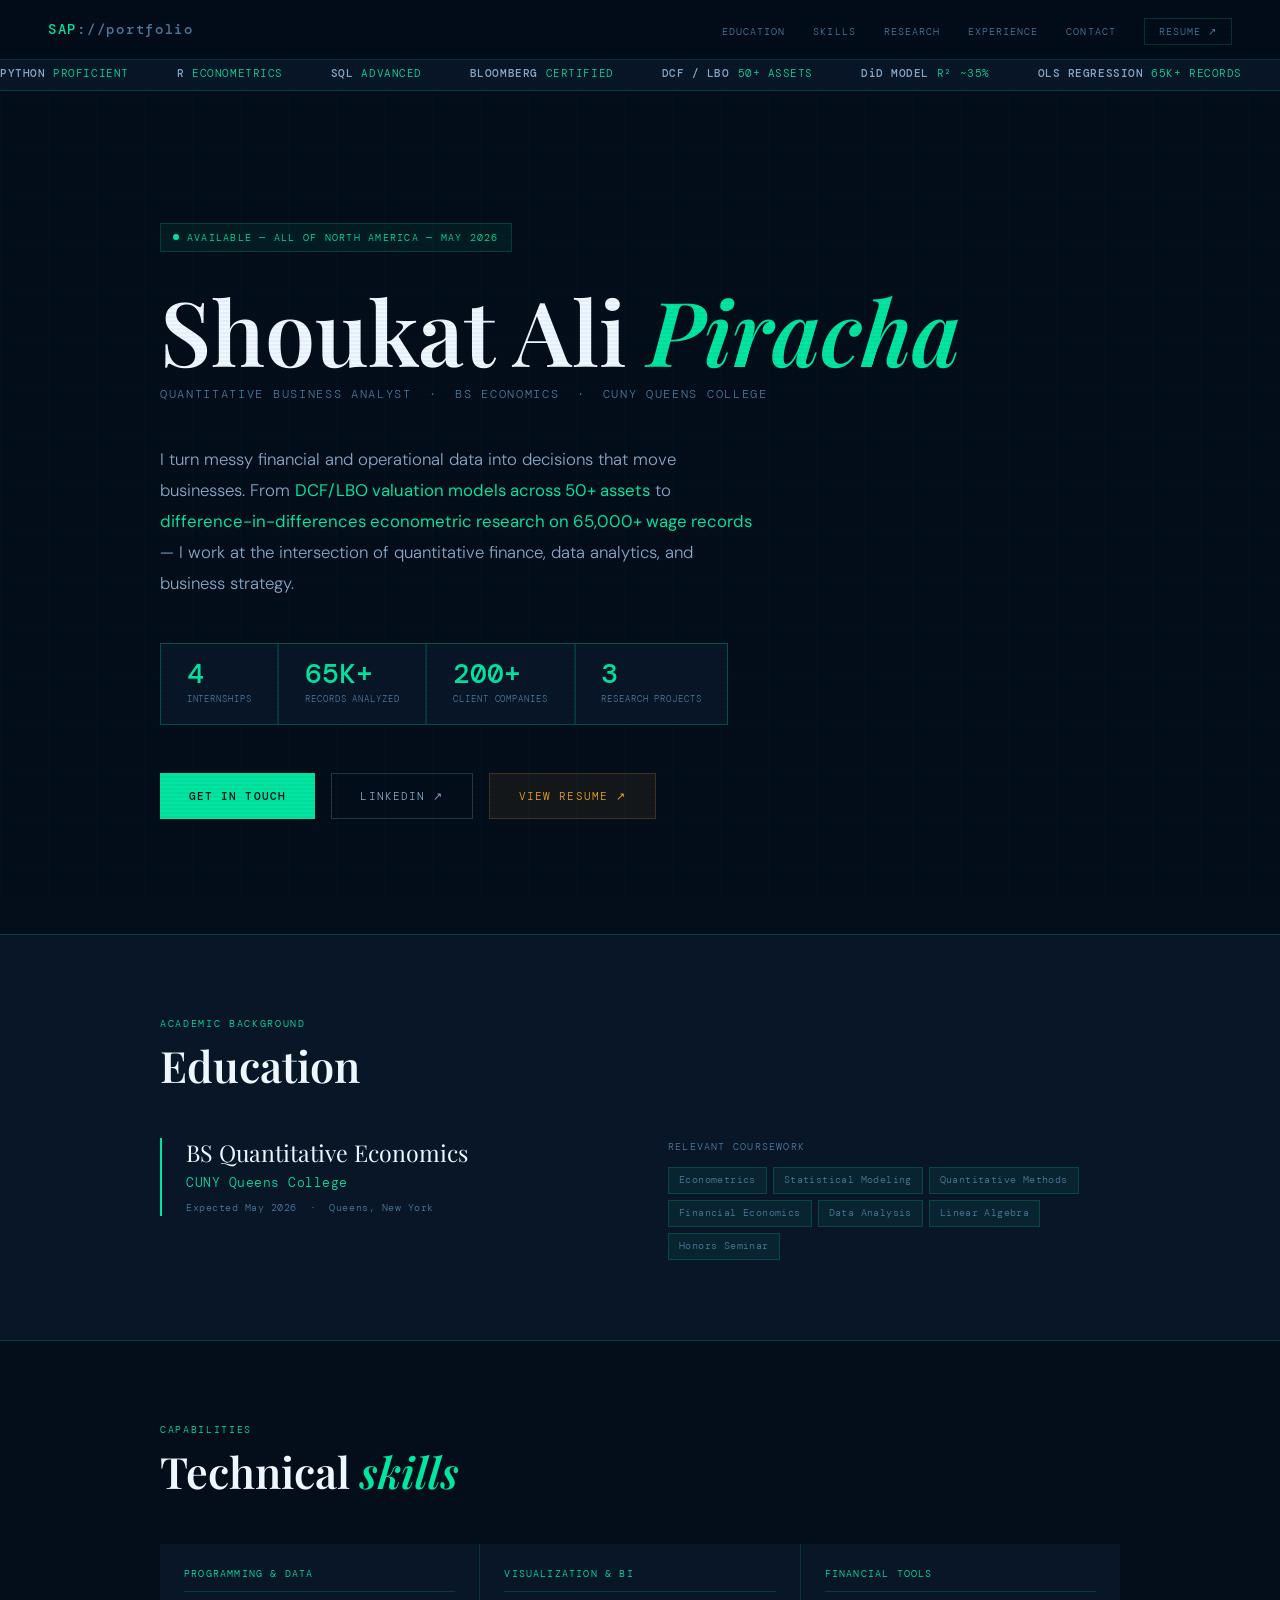
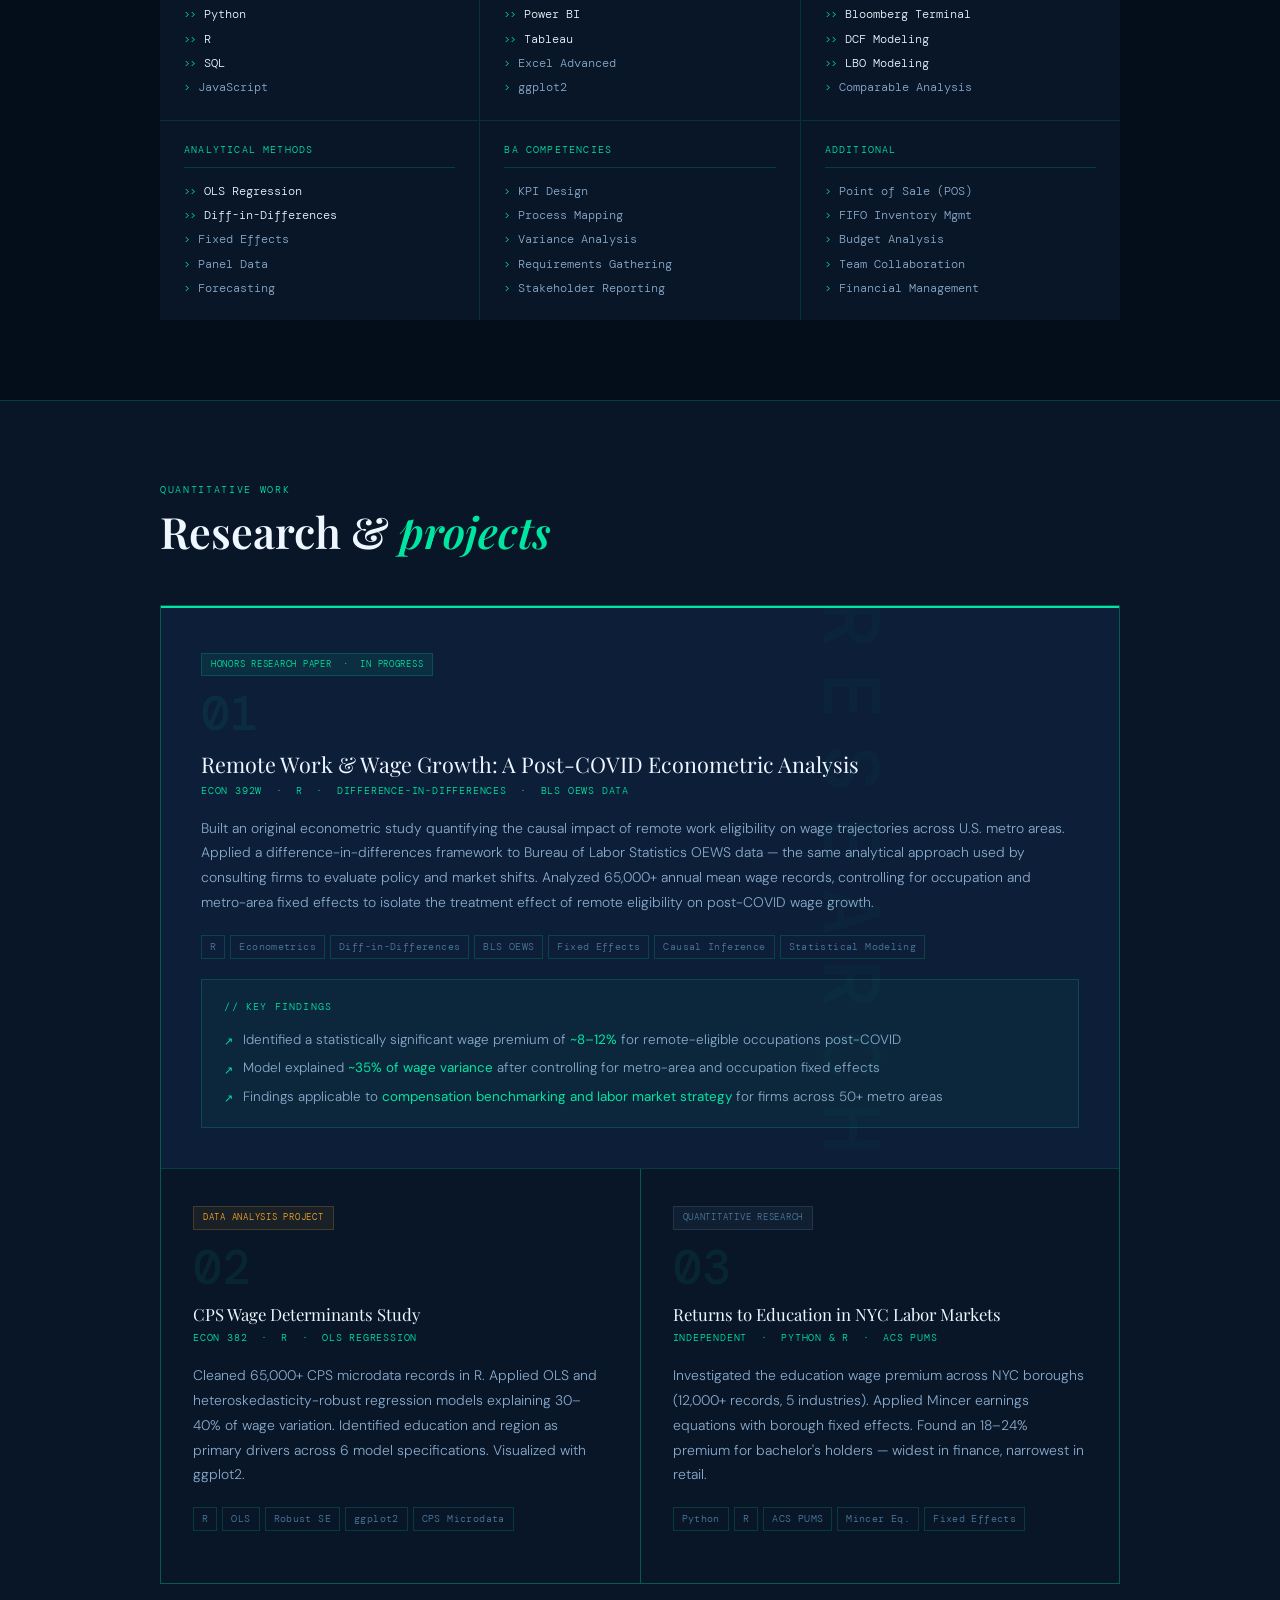
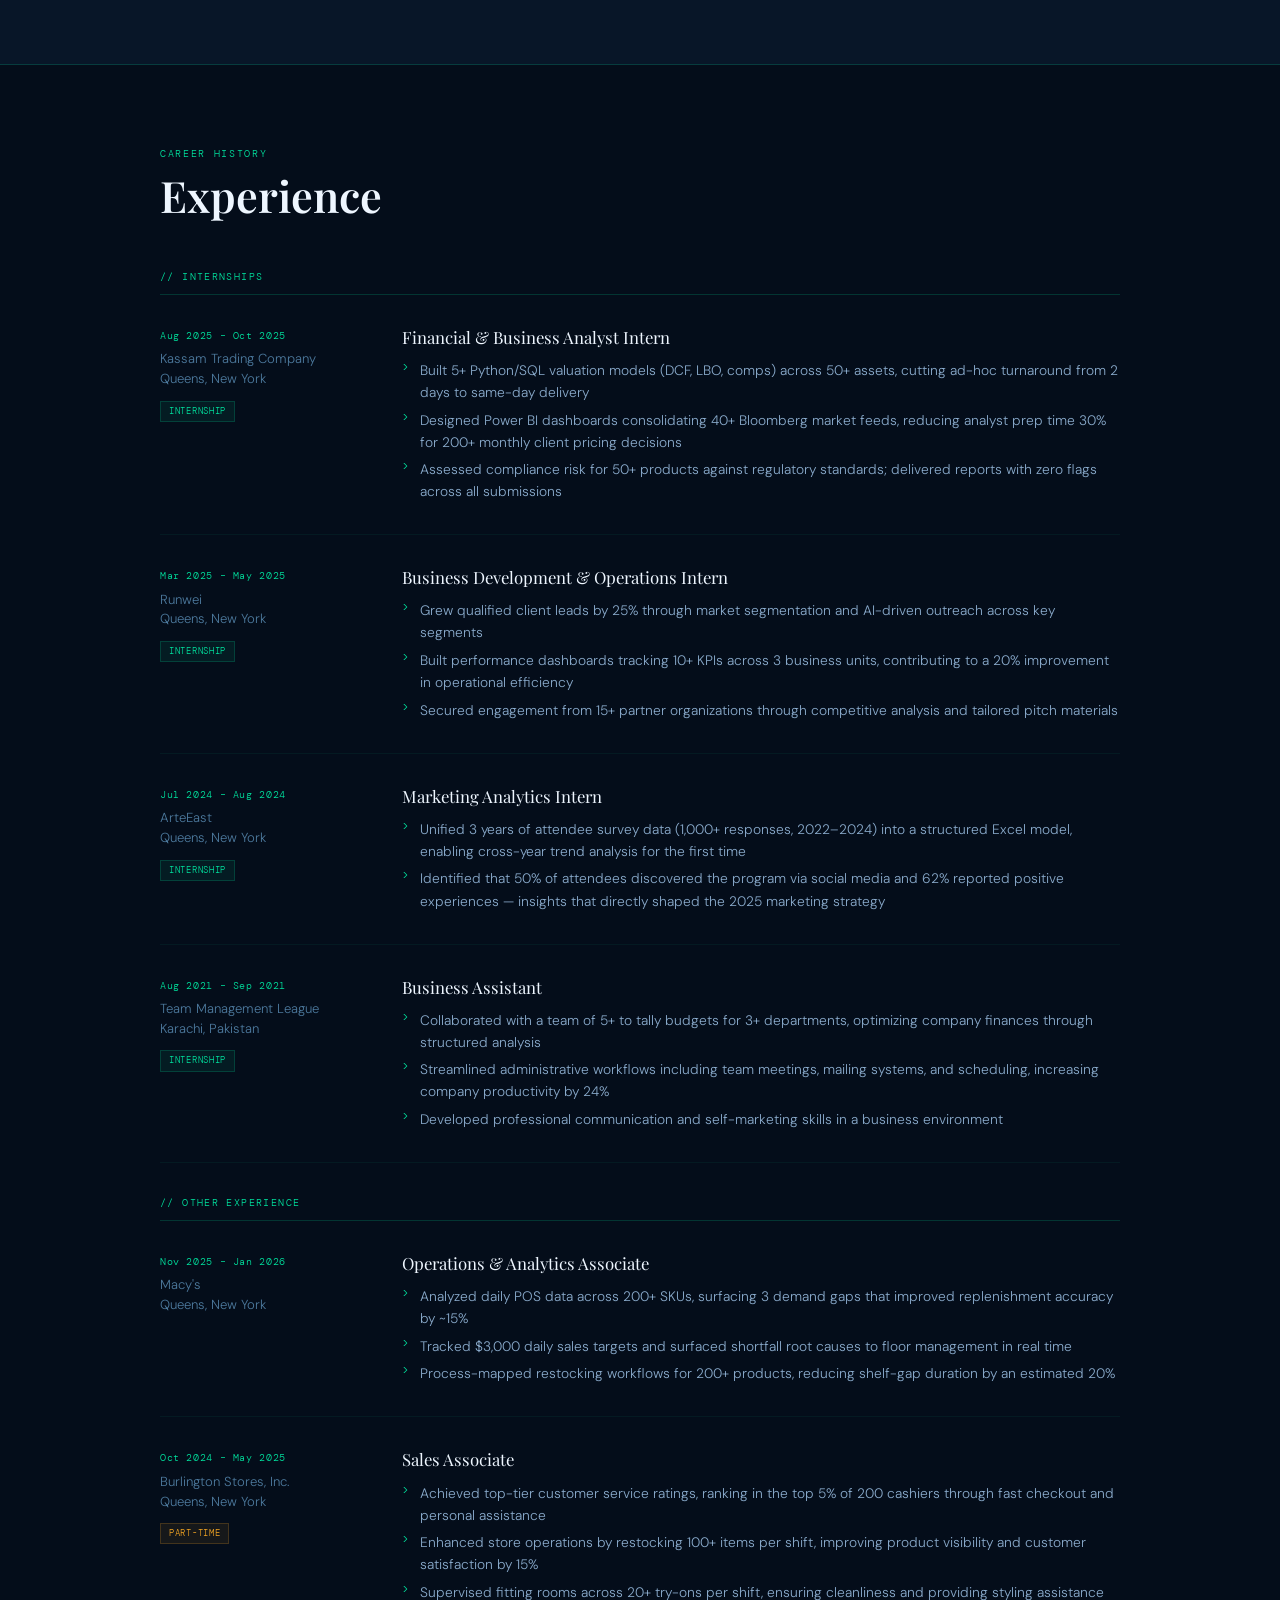
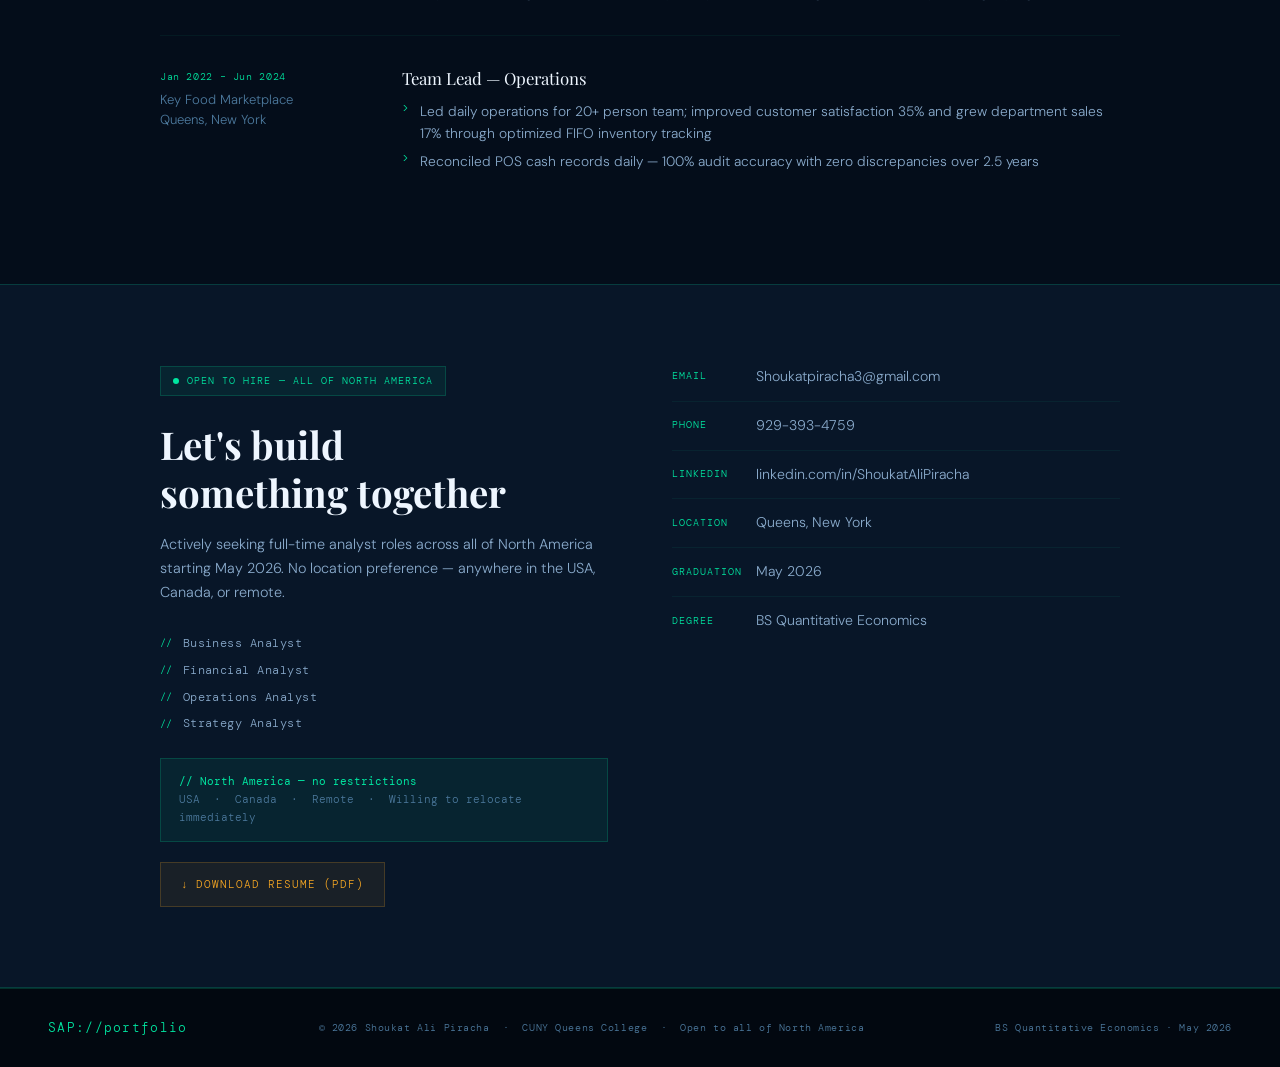
==== index.html @ ed38da3d "Add files via upload" ====
<!DOCTYPE html>
<html lang="en">
<head>
<meta charset="UTF-8">
<meta name="viewport" content="width=device-width, initial-scale=1.0">
<title>Shoukat Ali Piracha — Quantitative Business Analyst</title>
<meta property="og:title" content="Shoukat Ali Piracha — Quantitative Business Analyst">
<meta property="og:description" content="May 2026 graduate. Python · R · SQL · Bloomberg Terminal. Econometric research · DCF/LBO models · Open to all of North America.">
<meta property="og:type" content="website">
<meta name="description" content="Quantitative Business Analyst candidate, May 2026. CUNY Queens College. Python, R, SQL, Bloomberg. Open to all of North America.">
<link rel="preconnect" href="https://fonts.googleapis.com">
<link rel="preconnect" href="https://fonts.gstatic.com" crossorigin>
<link href="https://fonts.googleapis.com/css2?family=Playfair+Display:ital,wght@0,400;0,600;1,400&family=DM+Mono:wght@300;400;500&family=DM+Sans:wght@300;400;500&display=swap" rel="stylesheet">
<style>
:root{
  --bg:#040d1a;
  --bg2:#081628;
  --bg3:#0c1e38;
  --bg4:#102548;
  --green:#00e5a0;
  --green-dim:#00b87d;
  --green-bg:rgba(0,229,160,0.07);
  --green-border:rgba(0,229,160,0.18);
  --amber:#f5a623;
  --amber-dim:#c88419;
  --amber-bg:rgba(245,166,35,0.07);
  --amber-border:rgba(245,166,35,0.2);
  --text:#cce0f5;
  --text2:#8aabcc;
  --text3:#4d7a9e;
  --white:#eef6ff;
  --red:#ff4d6d;
}
*,*::before,*::after{box-sizing:border-box;margin:0;padding:0}
html{scroll-behavior:smooth}
body{background:var(--bg);color:var(--text);font-family:'DM Sans',sans-serif;font-weight:300;line-height:1.7;overflow-x:hidden}

/* GRID BACKGROUND */
body::before{
  content:'';position:fixed;inset:0;z-index:0;pointer-events:none;
  background-image:
    linear-gradient(rgba(0,229,160,0.025) 1px,transparent 1px),
    linear-gradient(90deg,rgba(0,229,160,0.025) 1px,transparent 1px);
  background-size:48px 48px;
}

/* SCANLINE */
body::after{
  content:'';position:fixed;inset:0;z-index:998;pointer-events:none;
  background:repeating-linear-gradient(0deg,transparent,transparent 2px,rgba(0,0,0,0.03) 2px,rgba(0,0,0,0.03) 4px);
}

/* NAV */
nav{
  position:fixed;top:0;left:0;right:0;z-index:100;
  display:flex;align-items:center;justify-content:space-between;
  padding:1rem 3rem;
  background:rgba(4,13,26,0.97);
  border-bottom:1px solid var(--green-border);
}
.logo{
  font-family:'DM Mono',monospace;font-size:0.9rem;
  color:var(--green);text-decoration:none;letter-spacing:0.12em;font-weight:500;
}
.logo span{color:var(--text3)}
.nav-links{display:flex;gap:1.75rem;list-style:none;align-items:center}
.nav-links a{
  font-family:'DM Mono',monospace;font-size:0.65rem;color:var(--text3);
  text-decoration:none;letter-spacing:0.1em;text-transform:uppercase;transition:color 0.2s;
}
.nav-links a:hover{color:var(--green)}
.nav-resume{
  font-family:'DM Mono',monospace;font-size:0.65rem;
  padding:6px 14px;background:transparent;
  color:var(--green);border:1px solid var(--green-border);
  text-decoration:none;letter-spacing:0.1em;text-transform:uppercase;
  transition:background 0.2s;
}
.nav-resume:hover{background:var(--green-bg)}

/* TICKER */
.ticker{
  background:var(--bg2);border-bottom:1px solid var(--green-border);
  padding:0.45rem 0;overflow:hidden;position:relative;z-index:99;margin-top:57px;
}
.ticker-inner{
  display:flex;gap:3rem;white-space:nowrap;
  animation:ticker 28s linear infinite;
}
@keyframes ticker{0%{transform:translateX(0)}100%{transform:translateX(-50%)}}
.tick-item{
  font-family:'DM Mono',monospace;font-size:0.68rem;color:var(--text3);
  display:flex;align-items:center;gap:0.5rem;letter-spacing:0.05em;flex-shrink:0;
}
.tick-item .up{color:var(--green)}
.tick-item .down{color:var(--red)}
.tick-label{color:var(--text2);font-weight:500}

/* HERO */
.hero{
  min-height:calc(100vh - 57px);display:flex;align-items:center;
  padding:6rem 3rem 5rem;position:relative;overflow:hidden;z-index:1;
}
.hero-inner{max-width:960px;margin:0 auto;width:100%;position:relative}
.hero-badge{
  display:inline-flex;align-items:center;gap:8px;
  font-family:'DM Mono',monospace;font-size:0.65rem;letter-spacing:0.12em;
  color:var(--green);text-transform:uppercase;margin-bottom:2rem;
  border:1px solid var(--green-border);padding:5px 12px;background:var(--green-bg);
  opacity:0;animation:fu 0.7s 0.1s forwards;
}
.live-dot{
  width:6px;height:6px;border-radius:50%;background:var(--green);
  animation:blink 1.2s ease-in-out infinite;
}
@keyframes blink{0%,100%{opacity:1}50%{opacity:0.2}}
.hero-name{
  font-family:'Playfair Display',serif;
  font-size:clamp(3rem,7vw,5.8rem);font-weight:600;
  line-height:1.02;color:var(--white);margin-bottom:0.5rem;
  opacity:0;animation:fu 0.7s 0.2s forwards;
}
.hero-name em{font-style:italic;color:var(--green)}
.hero-tagline{
  font-family:'DM Mono',monospace;font-size:0.75rem;letter-spacing:0.14em;
  text-transform:uppercase;color:var(--text3);margin-bottom:2.5rem;margin-top:0.4rem;
  opacity:0;animation:fu 0.7s 0.3s forwards;
}
.hero-bio{
  font-size:1.05rem;color:var(--text2);max-width:600px;
  line-height:1.85;margin-bottom:2.75rem;
  opacity:0;animation:fu 0.7s 0.4s forwards;
}
.hero-bio strong{color:var(--green);font-weight:400}

/* DATA CARDS ROW */
.data-row{
  display:flex;gap:1px;margin-bottom:3rem;
  background:var(--green-border);border:1px solid var(--green-border);
  width:fit-content;
  opacity:0;animation:fu 0.7s 0.5s forwards;
}
.data-card{background:var(--bg2);padding:1rem 1.6rem}
.data-card+.data-card{border-left:1px solid var(--green-border)}
.dc-val{
  font-family:'DM Mono',monospace;font-size:1.75rem;
  color:var(--green);line-height:1;font-weight:500;
}
.dc-label{
  font-family:'DM Mono',monospace;font-size:0.58rem;
  color:var(--text3);letter-spacing:0.1em;text-transform:uppercase;margin-top:4px;
}

/* HERO BTNS */
.hero-btns{display:flex;gap:1rem;flex-wrap:wrap;opacity:0;animation:fu 0.7s 0.6s forwards}
.btn-primary{
  display:inline-flex;align-items:center;gap:8px;padding:0.8rem 1.8rem;
  background:var(--green);color:var(--bg);
  font-family:'DM Mono',monospace;font-size:0.68rem;letter-spacing:0.1em;
  text-transform:uppercase;text-decoration:none;font-weight:500;
  transition:background 0.2s,transform 0.15s;
}
.btn-primary:hover{background:#00c887;transform:translateY(-2px)}
.btn-sec{
  display:inline-flex;align-items:center;gap:8px;padding:0.8rem 1.8rem;
  background:transparent;color:var(--text2);
  font-family:'DM Mono',monospace;font-size:0.68rem;letter-spacing:0.1em;
  text-transform:uppercase;text-decoration:none;
  border:1px solid rgba(138,171,204,0.25);transition:border-color 0.2s,color 0.2s;
}
.btn-sec:hover{border-color:var(--green);color:var(--green)}
.btn-amber{
  display:inline-flex;align-items:center;gap:8px;padding:0.8rem 1.8rem;
  background:var(--amber-bg);color:var(--amber);
  font-family:'DM Mono',monospace;font-size:0.68rem;letter-spacing:0.1em;
  text-transform:uppercase;text-decoration:none;
  border:1px solid var(--amber-border);transition:background 0.2s;
}
.btn-amber:hover{background:rgba(245,166,35,0.14)}

/* SECTIONS */
.sec{padding:5rem 3rem;position:relative;z-index:1}
.sec-dark{background:var(--bg)}
.sec-mid{background:var(--bg2);border-top:1px solid var(--green-border);border-bottom:1px solid var(--green-border)}
.si{max-width:960px;margin:0 auto}
.sec-ey{
  font-family:'DM Mono',monospace;font-size:0.65rem;letter-spacing:0.16em;
  text-transform:uppercase;color:var(--green);margin-bottom:0.5rem;
}
.sec-heading{
  font-family:'Playfair Display',serif;font-size:clamp(1.8rem,3.5vw,2.7rem);
  font-weight:600;line-height:1.15;color:var(--white);margin-bottom:3rem;
}
.sec-heading span{font-style:italic;color:var(--green)}

/* EDUCATION */
.edu-wrap{display:grid;grid-template-columns:1fr 1fr;gap:3.5rem;align-items:start}
.edu-school-block{
  border-left:2px solid var(--green);padding-left:1.5rem;
}
.edu-deg{
  font-family:'Playfair Display',serif;font-size:1.45rem;
  color:var(--white);margin-bottom:0.3rem;line-height:1.25;
}
.edu-school{font-family:'DM Mono',monospace;font-size:0.8rem;color:var(--green);letter-spacing:0.04em;margin-bottom:0.3rem}
.edu-meta{font-family:'DM Mono',monospace;font-size:0.65rem;color:var(--text3);letter-spacing:0.05em}
.course-head{
  font-family:'DM Mono',monospace;font-size:0.63rem;letter-spacing:0.12em;
  text-transform:uppercase;color:var(--text3);margin-bottom:0.75rem;
}
.courses{display:flex;flex-wrap:wrap;gap:6px}
.course-tag{
  font-family:'DM Mono',monospace;font-size:0.62rem;padding:4px 10px;
  border:1px solid var(--green-border);color:var(--text3);
  background:var(--green-bg);letter-spacing:0.04em;
}

/* SKILLS - FIXED */
.skills-table{display:grid;grid-template-columns:repeat(3,1fr);gap:1px;background:var(--green-border)}
.sk-cell{
  background:var(--bg2);padding:1.35rem 1.5rem;
  transition:background 0.2s;
}
.sk-cell:hover{background:var(--bg3)}
.sk-cell-title{
  font-family:'DM Mono',monospace;font-size:0.62rem;letter-spacing:0.12em;
  text-transform:uppercase;color:var(--green);margin-bottom:0.85rem;
  padding-bottom:0.5rem;border-bottom:1px solid var(--green-border);
}
.sk-items{display:flex;flex-direction:column;gap:0.3rem}
.sk-item{
  font-family:'DM Mono',monospace;font-size:0.72rem;
  color:var(--text2);display:flex;align-items:center;gap:0.5rem;
}
.sk-item::before{content:'>';color:var(--green);font-size:0.65rem}
.sk-item.core{color:var(--white)}
.sk-item.core::before{color:var(--green);content:'>>'}

/* RESEARCH */
.research-grid{display:grid;grid-template-columns:1fr;gap:1px;background:var(--green-border);border:1px solid var(--green-border)}
.r-featured{
  background:var(--bg3);padding:2.5rem;
  border-top:2px solid var(--green);position:relative;overflow:hidden;
}
.r-featured::before{
  content:'RESEARCH';position:absolute;right:-20px;top:50%;transform:translateY(-50%) rotate(90deg);
  font-family:'DM Mono',monospace;font-size:5rem;color:rgba(0,229,160,0.03);
  font-weight:500;letter-spacing:0.3em;white-space:nowrap;
}
.r-small-grid{display:grid;grid-template-columns:1fr 1fr;gap:1px;background:var(--green-border)}
.r-card{background:var(--bg2);padding:2rem;position:relative;overflow:hidden;transition:background 0.2s}
.r-card:hover{background:var(--bg3)}
.r-card::before{content:'';position:absolute;top:0;left:0;width:0;height:2px;background:var(--green);transition:width 0.35s}
.r-card:hover::before{width:100%}
.r-badge{
  display:inline-block;font-family:'DM Mono',monospace;font-size:0.58rem;
  padding:3px 9px;letter-spacing:0.08em;text-transform:uppercase;margin-bottom:0.85rem;
}
.r-badge.live{background:rgba(0,229,160,0.08);color:var(--green);border:1px solid var(--green-border)}
.r-badge.proj{background:var(--amber-bg);color:var(--amber);border:1px solid var(--amber-border)}
.r-badge.ind{background:rgba(138,171,204,0.06);color:var(--text3);border:1px solid rgba(138,171,204,0.15)}
.r-num{
  font-family:'DM Mono',monospace;font-size:3rem;
  color:rgba(0,229,160,0.08);line-height:1;margin-bottom:0.75rem;font-weight:500;
}
.r-title{
  font-family:'Playfair Display',serif;font-size:1.35rem;
  color:var(--white);margin-bottom:0.3rem;line-height:1.3;
}
.r-card .r-title{font-size:1.05rem}
.r-ctx{
  font-family:'DM Mono',monospace;font-size:0.62rem;color:var(--green);
  letter-spacing:0.08em;text-transform:uppercase;margin-bottom:1rem;
}
.r-body{font-size:0.87rem;color:var(--text2);line-height:1.78;margin-bottom:1.25rem}
.r-tags{display:flex;flex-wrap:wrap;gap:5px;margin-bottom:1.25rem}
.r-tag{
  font-family:'DM Mono',monospace;font-size:0.6rem;padding:3px 8px;
  border:1px solid var(--green-border);color:var(--text3);letter-spacing:0.04em;
}
.insights-box{
  border:1px solid var(--green-border);background:rgba(0,229,160,0.04);
  padding:1.2rem 1.4rem;
}
.insights-head{
  font-family:'DM Mono',monospace;font-size:0.62rem;letter-spacing:0.12em;
  text-transform:uppercase;color:var(--green);margin-bottom:0.85rem;
}
.insight{display:flex;gap:0.6rem;margin-bottom:0.45rem}
.insight:last-child{margin-bottom:0}
.i-icon{color:var(--green);font-size:0.7rem;margin-top:0.15rem;flex-shrink:0;font-family:'DM Mono',monospace}
.i-txt{font-size:0.84rem;color:var(--text2);line-height:1.55}
.i-txt strong{color:var(--green);font-weight:400}

/* EXPERIENCE */
.exp-group-label{
  font-family:'DM Mono',monospace;font-size:0.62rem;letter-spacing:0.14em;
  text-transform:uppercase;color:var(--green);padding-bottom:0.5rem;
  border-bottom:1px solid var(--green-border);margin-bottom:0;margin-top:2rem;
}
.exp-group-label:first-child{margin-top:0}
.exp-item{
  display:grid;grid-template-columns:210px 1fr;gap:2rem;
  padding:2rem 0;border-bottom:1px solid rgba(0,229,160,0.06);
}
.exp-item:last-child{border-bottom:none}
.exp-meta-date{
  font-family:'DM Mono',monospace;font-size:0.65rem;
  color:var(--green);letter-spacing:0.06em;margin-bottom:0.3rem;
}
.exp-meta-co{
  font-size:0.82rem;color:var(--text3);line-height:1.5;margin-bottom:6px;
}
.exp-tag{
  display:inline-block;font-family:'DM Mono',monospace;font-size:0.56rem;
  padding:2px 8px;letter-spacing:0.08em;text-transform:uppercase;
}
.exp-tag.intern{background:var(--green-bg);color:var(--green);border:1px solid var(--green-border)}
.exp-tag.part{background:var(--amber-bg);color:var(--amber);border:1px solid var(--amber-border)}
.exp-role{
  font-family:'Playfair Display',serif;font-size:1.05rem;
  color:var(--white);margin-bottom:0.65rem;line-height:1.3;
}
.exp-bul{list-style:none;display:flex;flex-direction:column;gap:0.35rem}
.exp-bul li{
  font-size:0.86rem;color:var(--text2);line-height:1.6;
  padding-left:1.1rem;position:relative;
}
.exp-bul li::before{
  content:'>';position:absolute;left:0;
  color:var(--green);font-family:'DM Mono',monospace;font-size:0.7rem;
}

/* CONTACT */
.contact-grid{display:grid;grid-template-columns:1fr 1fr;gap:4rem;align-items:start}
.contact-status{
  display:inline-flex;align-items:center;gap:8px;
  font-family:'DM Mono',monospace;font-size:0.65rem;letter-spacing:0.1em;
  text-transform:uppercase;color:var(--green);
  border:1px solid var(--green-border);padding:5px 12px;background:var(--green-bg);
  margin-bottom:1.5rem;
}
.contact-headline{
  font-family:'Playfair Display',serif;
  font-size:clamp(1.6rem,3.5vw,2.4rem);color:var(--white);
  line-height:1.25;margin-bottom:1rem;
}
.contact-sub{font-size:0.9rem;color:var(--text2);margin-bottom:1.75rem;line-height:1.7}
.roles{display:flex;flex-direction:column;gap:0.4rem;margin-bottom:1.5rem}
.role-line{
  font-family:'DM Mono',monospace;font-size:0.75rem;color:var(--text2);
  display:flex;align-items:center;gap:0.6rem;letter-spacing:0.04em;
}
.role-line::before{content:'//';color:var(--green);font-size:0.65rem}
.na-box{
  font-family:'DM Mono',monospace;font-size:0.7rem;color:var(--text3);
  line-height:1.6;padding:0.9rem 1.1rem;
  border:1px solid var(--green-border);background:var(--green-bg);
}
.na-box strong{color:var(--green);font-weight:400}
.clinks{display:flex;flex-direction:column;gap:0.75rem}
.clink{
  display:flex;align-items:center;gap:0.75rem;
  text-decoration:none;color:var(--text2);font-size:0.88rem;
  transition:color 0.2s;border-bottom:1px solid rgba(0,229,160,0.06);
  padding-bottom:0.75rem;
}
.clink:last-child{border-bottom:none}
.clink:hover{color:var(--green)}
.cl{
  font-family:'DM Mono',monospace;font-size:0.6rem;color:var(--green);
  letter-spacing:0.1em;text-transform:uppercase;min-width:72px;
}
.resume-link{
  display:inline-flex;align-items:center;gap:8px;
  margin-top:1.25rem;padding:0.75rem 1.25rem;
  background:var(--amber-bg);color:var(--amber);
  font-family:'DM Mono',monospace;font-size:0.68rem;
  letter-spacing:0.09em;text-transform:uppercase;text-decoration:none;
  border:1px solid var(--amber-border);transition:background 0.2s;
}
.resume-link:hover{background:rgba(245,166,35,0.14)}

footer{
  background:#020810;padding:1.75rem 3rem;
  display:flex;justify-content:space-between;align-items:center;
  flex-wrap:wrap;gap:1rem;
  border-top:1px solid var(--green-border);
  position:relative;z-index:1;
}
.footer-logo{font-family:'DM Mono',monospace;color:var(--green);font-size:0.82rem;letter-spacing:0.1em}
.footer-text{font-family:'DM Mono',monospace;font-size:0.6rem;color:var(--text3);letter-spacing:0.06em}

@keyframes fu{from{opacity:0;transform:translateY(20px)}to{opacity:1;transform:translateY(0)}}
.rv{opacity:0;transform:translateY(20px);transition:opacity 0.65s ease,transform 0.65s ease}
.rv.on{opacity:1;transform:none}

@media(max-width:720px){
  nav{padding:1rem 1.5rem}.nav-links{display:none}
  .hero{padding:5rem 1.5rem 4rem}
  .sec{padding:4rem 1.5rem}
  .skills-table{grid-template-columns:1fr 1fr}
  .edu-wrap,.r-small-grid,.contact-grid{grid-template-columns:1fr}
  .exp-item{grid-template-columns:1fr;gap:0.4rem}
  .data-row{flex-wrap:wrap}
}
</style>
</head>
<body>

<!-- NAV -->
<nav>
  <a href="#" class="logo">SAP<span>://portfolio</span></a>
  <ul class="nav-links">
    <li><a href="#education">Education</a></li>
    <li><a href="#skills">Skills</a></li>
    <li><a href="#research">Research</a></li>
    <li><a href="#experience">Experience</a></li>
    <li><a href="#contact">Contact</a></li>
    <li><a href="Shoukat_Ali_Piracha_Resume.pdf" target="_blank" class="nav-resume">Resume ↗</a></li>
  </ul>
</nav>

<!-- TICKER -->
<div class="ticker">
  <div class="ticker-inner">
    <span class="tick-item"><span class="tick-label">PYTHON</span> <span class="up">PROFICIENT</span></span>
    <span class="tick-item"><span class="tick-label">R</span> <span class="up">ECONOMETRICS</span></span>
    <span class="tick-item"><span class="tick-label">SQL</span> <span class="up">ADVANCED</span></span>
    <span class="tick-item"><span class="tick-label">BLOOMBERG</span> <span class="up">CERTIFIED</span></span>
    <span class="tick-item"><span class="tick-label">DCF / LBO</span> <span class="up">50+ ASSETS</span></span>
    <span class="tick-item"><span class="tick-label">DiD MODEL</span> <span class="up">R² ~35%</span></span>
    <span class="tick-item"><span class="tick-label">OLS REGRESSION</span> <span class="up">65K+ RECORDS</span></span>
    <span class="tick-item"><span class="tick-label">POWER BI</span> <span class="up">30% EFFICIENCY GAIN</span></span>
    <span class="tick-item"><span class="tick-label">WAGE PREMIUM</span> <span class="up">~8–12% FINDING</span></span>
    <span class="tick-item"><span class="tick-label">OPEN TO HIRE</span> <span class="up">MAY 2026</span></span>
    <!-- duplicate for seamless loop -->
    <span class="tick-item"><span class="tick-label">PYTHON</span> <span class="up">PROFICIENT</span></span>
    <span class="tick-item"><span class="tick-label">R</span> <span class="up">ECONOMETRICS</span></span>
    <span class="tick-item"><span class="tick-label">SQL</span> <span class="up">ADVANCED</span></span>
    <span class="tick-item"><span class="tick-label">BLOOMBERG</span> <span class="up">CERTIFIED</span></span>
    <span class="tick-item"><span class="tick-label">DCF / LBO</span> <span class="up">50+ ASSETS</span></span>
    <span class="tick-item"><span class="tick-label">DiD MODEL</span> <span class="up">R² ~35%</span></span>
    <span class="tick-item"><span class="tick-label">OLS REGRESSION</span> <span class="up">65K+ RECORDS</span></span>
    <span class="tick-item"><span class="tick-label">POWER BI</span> <span class="up">30% EFFICIENCY GAIN</span></span>
    <span class="tick-item"><span class="tick-label">WAGE PREMIUM</span> <span class="up">~8–12% FINDING</span></span>
    <span class="tick-item"><span class="tick-label">OPEN TO HIRE</span> <span class="up">MAY 2026</span></span>
  </div>
</div>

<!-- HERO -->
<section class="hero" id="home">
  <div class="hero-inner">
    <div class="hero-badge"><span class="live-dot"></span>Available — All of North America — May 2026</div>
    <h1 class="hero-name">Shoukat Ali <em>Piracha</em></h1>
    <div class="hero-tagline">Quantitative Business Analyst &nbsp;·&nbsp; BS Economics &nbsp;·&nbsp; CUNY Queens College</div>
    <p class="hero-bio">I turn messy financial and operational data into decisions that move businesses. From <strong>DCF/LBO valuation models across 50+ assets</strong> to <strong>difference-in-differences econometric research on 65,000+ wage records</strong> — I work at the intersection of quantitative finance, data analytics, and business strategy.</p>
    <div class="data-row">
      <div class="data-card"><div class="dc-val">4</div><div class="dc-label">Internships</div></div>
      <div class="data-card"><div class="dc-val">65K+</div><div class="dc-label">Records Analyzed</div></div>
      <div class="data-card"><div class="dc-val">200+</div><div class="dc-label">Client Companies</div></div>
      <div class="data-card"><div class="dc-val">3</div><div class="dc-label">Research Projects</div></div>
    </div>
    <div class="hero-btns">
      <a href="mailto:Shoukatpiracha3@gmail.com" class="btn-primary">Get in touch</a>
      <a href="https://linkedin.com/in/ShoukatAliPiracha" target="_blank" class="btn-sec">LinkedIn ↗</a>
      <a href="Shoukat_Ali_Piracha_Resume.pdf" target="_blank" class="btn-amber">View Resume ↗</a>
    </div>
  </div>
</section>

<!-- EDUCATION -->
<section class="sec sec-mid" id="education">
  <div class="si">
    <div class="sec-ey rv">Academic Background</div>
    <h2 class="sec-heading rv">Education</h2>
    <div class="edu-wrap rv">
      <div class="edu-school-block">
        <div class="edu-deg">BS Quantitative Economics</div>
        <div class="edu-school">CUNY Queens College</div>
        <div class="edu-meta">Expected May 2026 &nbsp;·&nbsp; Queens, New York</div>
      </div>
      <div>
        <div class="course-head">Relevant Coursework</div>
        <div class="courses">
          <span class="course-tag">Econometrics</span>
          <span class="course-tag">Statistical Modeling</span>
          <span class="course-tag">Quantitative Methods</span>
          <span class="course-tag">Financial Economics</span>
          <span class="course-tag">Data Analysis</span>
          <span class="course-tag">Linear Algebra</span>
          <span class="course-tag">Honors Seminar</span>
        </div>
      </div>
    </div>
  </div>
</section>

<!-- SKILLS -->
<section class="sec sec-dark" id="skills">
  <div class="si">
    <div class="sec-ey rv">Capabilities</div>
    <h2 class="sec-heading rv">Technical <span>skills</span></h2>
    <div class="skills-table rv">

      <div class="sk-cell">
        <div class="sk-cell-title">Programming & Data</div>
        <div class="sk-items">
          <span class="sk-item core">Python</span>
          <span class="sk-item core">R</span>
          <span class="sk-item core">SQL</span>
          <span class="sk-item">JavaScript</span>
        </div>
      </div>

      <div class="sk-cell">
        <div class="sk-cell-title">Visualization & BI</div>
        <div class="sk-items">
          <span class="sk-item core">Power BI</span>
          <span class="sk-item core">Tableau</span>
          <span class="sk-item">Excel Advanced</span>
          <span class="sk-item">ggplot2</span>
        </div>
      </div>

      <div class="sk-cell">
        <div class="sk-cell-title">Financial Tools</div>
        <div class="sk-items">
          <span class="sk-item core">Bloomberg Terminal</span>
          <span class="sk-item core">DCF Modeling</span>
          <span class="sk-item core">LBO Modeling</span>
          <span class="sk-item">Comparable Analysis</span>
        </div>
      </div>

      <div class="sk-cell">
        <div class="sk-cell-title">Analytical Methods</div>
        <div class="sk-items">
          <span class="sk-item core">OLS Regression</span>
          <span class="sk-item core">Diff-in-Differences</span>
          <span class="sk-item">Fixed Effects</span>
          <span class="sk-item">Panel Data</span>
          <span class="sk-item">Forecasting</span>
        </div>
      </div>

      <div class="sk-cell">
        <div class="sk-cell-title">BA Competencies</div>
        <div class="sk-items">
          <span class="sk-item">KPI Design</span>
          <span class="sk-item">Process Mapping</span>
          <span class="sk-item">Variance Analysis</span>
          <span class="sk-item">Requirements Gathering</span>
          <span class="sk-item">Stakeholder Reporting</span>
        </div>
      </div>

      <div class="sk-cell">
        <div class="sk-cell-title">Additional</div>
        <div class="sk-items">
          <span class="sk-item">Point of Sale (POS)</span>
          <span class="sk-item">FIFO Inventory Mgmt</span>
          <span class="sk-item">Budget Analysis</span>
          <span class="sk-item">Team Collaboration</span>
          <span class="sk-item">Financial Management</span>
        </div>
      </div>

    </div>
  </div>
</section>

<!-- RESEARCH -->
<section class="sec sec-mid" id="research">
  <div class="si">
    <div class="sec-ey rv">Quantitative Work</div>
    <h2 class="sec-heading rv">Research & <span>projects</span></h2>
    <div class="research-grid rv">

      <!-- Flagship -->
      <div class="r-featured">
        <div class="r-badge live">Honors Research Paper &nbsp;·&nbsp; In Progress</div>
        <div class="r-num">01</div>
        <div class="r-title">Remote Work &amp; Wage Growth: A Post-COVID Econometric Analysis</div>
        <div class="r-ctx">ECON 392W &nbsp;·&nbsp; R &nbsp;·&nbsp; Difference-in-Differences &nbsp;·&nbsp; BLS OEWS Data</div>
        <div class="r-body">Built an original econometric study quantifying the causal impact of remote work eligibility on wage trajectories across U.S. metro areas. Applied a difference-in-differences framework to Bureau of Labor Statistics OEWS data — the same analytical approach used by consulting firms to evaluate policy and market shifts. Analyzed 65,000+ annual mean wage records, controlling for occupation and metro-area fixed effects to isolate the treatment effect of remote eligibility on post-COVID wage growth.</div>
        <div class="r-tags">
          <span class="r-tag">R</span><span class="r-tag">Econometrics</span><span class="r-tag">Diff-in-Differences</span><span class="r-tag">BLS OEWS</span><span class="r-tag">Fixed Effects</span><span class="r-tag">Causal Inference</span><span class="r-tag">Statistical Modeling</span>
        </div>
        <div class="insights-box">
          <div class="insights-head">// Key findings</div>
          <div class="insight"><span class="i-icon">&#8599;</span><span class="i-txt">Identified a statistically significant wage premium of <strong>~8–12%</strong> for remote-eligible occupations post-COVID</span></div>
          <div class="insight"><span class="i-icon">&#8599;</span><span class="i-txt">Model explained <strong>~35% of wage variance</strong> after controlling for metro-area and occupation fixed effects</span></div>
          <div class="insight"><span class="i-icon">&#8599;</span><span class="i-txt">Findings applicable to <strong>compensation benchmarking and labor market strategy</strong> for firms across 50+ metro areas</span></div>
        </div>
      </div>

      <div class="r-small-grid">
        <div class="r-card">
          <div class="r-badge proj">Data Analysis Project</div>
          <div class="r-num">02</div>
          <div class="r-title">CPS Wage Determinants Study</div>
          <div class="r-ctx">ECON 382 &nbsp;·&nbsp; R &nbsp;·&nbsp; OLS Regression</div>
          <div class="r-body">Cleaned 65,000+ CPS microdata records in R. Applied OLS and heteroskedasticity-robust regression models explaining 30–40% of wage variation. Identified education and region as primary drivers across 6 model specifications. Visualized with ggplot2.</div>
          <div class="r-tags"><span class="r-tag">R</span><span class="r-tag">OLS</span><span class="r-tag">Robust SE</span><span class="r-tag">ggplot2</span><span class="r-tag">CPS Microdata</span></div>
        </div>

        <div class="r-card">
          <div class="r-badge ind">Quantitative Research</div>
          <div class="r-num">03</div>
          <div class="r-title">Returns to Education in NYC Labor Markets</div>
          <div class="r-ctx">Independent &nbsp;·&nbsp; Python & R &nbsp;·&nbsp; ACS PUMS</div>
          <div class="r-body">Investigated the education wage premium across NYC boroughs (12,000+ records, 5 industries). Applied Mincer earnings equations with borough fixed effects. Found an 18–24% premium for bachelor's holders — widest in finance, narrowest in retail.</div>
          <div class="r-tags"><span class="r-tag">Python</span><span class="r-tag">R</span><span class="r-tag">ACS PUMS</span><span class="r-tag">Mincer Eq.</span><span class="r-tag">Fixed Effects</span></div>
        </div>
      </div>

    </div>
  </div>
</section>

<!-- EXPERIENCE -->
<section class="sec sec-dark" id="experience">
  <div class="si">
    <div class="sec-ey rv">Career History</div>
    <h2 class="sec-heading rv">Experience</h2>
    <div class="rv">

      <div class="exp-group-label">// Internships</div>

      <div class="exp-item">
        <div>
          <div class="exp-meta-date">Aug 2025 – Oct 2025</div>
          <div class="exp-meta-co">Kassam Trading Company<br>Queens, New York</div>
          <span class="exp-tag intern">Internship</span>
        </div>
        <div>
          <div class="exp-role">Financial &amp; Business Analyst Intern</div>
          <ul class="exp-bul">
            <li>Built 5+ Python/SQL valuation models (DCF, LBO, comps) across 50+ assets, cutting ad-hoc turnaround from 2 days to same-day delivery</li>
            <li>Designed Power BI dashboards consolidating 40+ Bloomberg market feeds, reducing analyst prep time 30% for 200+ monthly client pricing decisions</li>
            <li>Assessed compliance risk for 50+ products against regulatory standards; delivered reports with zero flags across all submissions</li>
          </ul>
        </div>
      </div>

      <div class="exp-item">
        <div>
          <div class="exp-meta-date">Mar 2025 – May 2025</div>
          <div class="exp-meta-co">Runwei<br>Queens, New York</div>
          <span class="exp-tag intern">Internship</span>
        </div>
        <div>
          <div class="exp-role">Business Development &amp; Operations Intern</div>
          <ul class="exp-bul">
            <li>Grew qualified client leads by 25% through market segmentation and AI-driven outreach across key segments</li>
            <li>Built performance dashboards tracking 10+ KPIs across 3 business units, contributing to a 20% improvement in operational efficiency</li>
            <li>Secured engagement from 15+ partner organizations through competitive analysis and tailored pitch materials</li>
          </ul>
        </div>
      </div>

      <div class="exp-item">
        <div>
          <div class="exp-meta-date">Jul 2024 – Aug 2024</div>
          <div class="exp-meta-co">ArteEast<br>Queens, New York</div>
          <span class="exp-tag intern">Internship</span>
        </div>
        <div>
          <div class="exp-role">Marketing Analytics Intern</div>
          <ul class="exp-bul">
            <li>Unified 3 years of attendee survey data (1,000+ responses, 2022–2024) into a structured Excel model, enabling cross-year trend analysis for the first time</li>
            <li>Identified that 50% of attendees discovered the program via social media and 62% reported positive experiences — insights that directly shaped the 2025 marketing strategy</li>
          </ul>
        </div>
      </div>

      <div class="exp-item">
        <div>
          <div class="exp-meta-date">Aug 2021 – Sep 2021</div>
          <div class="exp-meta-co">Team Management League<br>Karachi, Pakistan</div>
          <span class="exp-tag intern">Internship</span>
        </div>
        <div>
          <div class="exp-role">Business Assistant</div>
          <ul class="exp-bul">
            <li>Collaborated with a team of 5+ to tally budgets for 3+ departments, optimizing company finances through structured analysis</li>
            <li>Streamlined administrative workflows including team meetings, mailing systems, and scheduling, increasing company productivity by 24%</li>
            <li>Developed professional communication and self-marketing skills in a business environment</li>
          </ul>
        </div>
      </div>

      <div class="exp-group-label">// Other Experience</div>

      <div class="exp-item">
        <div>
          <div class="exp-meta-date">Nov 2025 – Jan 2026</div>
          <div class="exp-meta-co">Macy's<br>Queens, New York</div>
        </div>
        <div>
          <div class="exp-role">Operations &amp; Analytics Associate</div>
          <ul class="exp-bul">
            <li>Analyzed daily POS data across 200+ SKUs, surfacing 3 demand gaps that improved replenishment accuracy by ~15%</li>
            <li>Tracked $3,000 daily sales targets and surfaced shortfall root causes to floor management in real time</li>
            <li>Process-mapped restocking workflows for 200+ products, reducing shelf-gap duration by an estimated 20%</li>
          </ul>
        </div>
      </div>

      <div class="exp-item">
        <div>
          <div class="exp-meta-date">Oct 2024 – May 2025</div>
          <div class="exp-meta-co">Burlington Stores, Inc.<br>Queens, New York</div>
          <span class="exp-tag part">Part-time</span>
        </div>
        <div>
          <div class="exp-role">Sales Associate</div>
          <ul class="exp-bul">
            <li>Achieved top-tier customer service ratings, ranking in the top 5% of 200 cashiers through fast checkout and personal assistance</li>
            <li>Enhanced store operations by restocking 100+ items per shift, improving product visibility and customer satisfaction by 15%</li>
            <li>Supervised fitting rooms across 20+ try-ons per shift, ensuring cleanliness and providing styling assistance</li>
          </ul>
        </div>
      </div>

      <div class="exp-item">
        <div>
          <div class="exp-meta-date">Jan 2022 – Jun 2024</div>
          <div class="exp-meta-co">Key Food Marketplace<br>Queens, New York</div>
        </div>
        <div>
          <div class="exp-role">Team Lead — Operations</div>
          <ul class="exp-bul">
            <li>Led daily operations for 20+ person team; improved customer satisfaction 35% and grew department sales 17% through optimized FIFO inventory tracking</li>
            <li>Reconciled POS cash records daily — 100% audit accuracy with zero discrepancies over 2.5 years</li>
          </ul>
        </div>
      </div>

    </div>
  </div>
</section>

<!-- CONTACT -->
<section class="sec sec-mid" id="contact">
  <div class="si">
    <div class="contact-grid">
      <div>
        <div class="contact-status rv"><span class="live-dot"></span>Open to hire — All of North America</div>
        <h2 class="contact-headline rv">Let's build<br>something together</h2>
        <p class="contact-sub rv">Actively seeking full-time analyst roles across all of North America starting May 2026. No location preference — anywhere in the USA, Canada, or remote.</p>
        <div class="roles rv">
          <div class="role-line">Business Analyst</div>
          <div class="role-line">Financial Analyst</div>
          <div class="role-line">Operations Analyst</div>
          <div class="role-line">Strategy Analyst</div>
        </div>
        <div class="na-box rv"><strong>// North America — no restrictions</strong><br>USA &nbsp;·&nbsp; Canada &nbsp;·&nbsp; Remote &nbsp;·&nbsp; Willing to relocate immediately</div>
        <a href="Shoukat_Ali_Piracha_Resume.pdf" target="_blank" class="resume-link rv">&#8595; Download Resume (PDF)</a>
      </div>
      <div class="clinks rv">
        <a href="mailto:Shoukatpiracha3@gmail.com" class="clink"><span class="cl">Email</span>Shoukatpiracha3@gmail.com</a>
        <a href="tel:9293934759" class="clink"><span class="cl">Phone</span>929-393-4759</a>
        <a href="https://linkedin.com/in/ShoukatAliPiracha" target="_blank" class="clink"><span class="cl">LinkedIn</span>linkedin.com/in/ShoukatAliPiracha</a>
        <div class="clink"><span class="cl">Location</span>Queens, New York</div>
        <div class="clink"><span class="cl">Graduation</span>May 2026</div>
        <div class="clink"><span class="cl">Degree</span>BS Quantitative Economics</div>
      </div>
    </div>
  </div>
</section>

<footer>
  <span class="footer-logo">SAP://portfolio</span>
  <span class="footer-text">&copy; 2026 Shoukat Ali Piracha &nbsp;·&nbsp; CUNY Queens College &nbsp;·&nbsp; Open to all of North America</span>
  <span class="footer-text">BS Quantitative Economics · May 2026</span>
</footer>

<script>
const obs=new IntersectionObserver(entries=>{
  entries.forEach(e=>{if(e.isIntersecting){e.target.classList.add('on');obs.unobserve(e.target)}});
},{threshold:0.07,rootMargin:'0px 0px -28px 0px'});
document.querySelectorAll('.rv').forEach((el,i)=>{
  el.style.transitionDelay=(i%4)*0.08+'s';
  obs.observe(el);
});
</script>
</body>
</html>
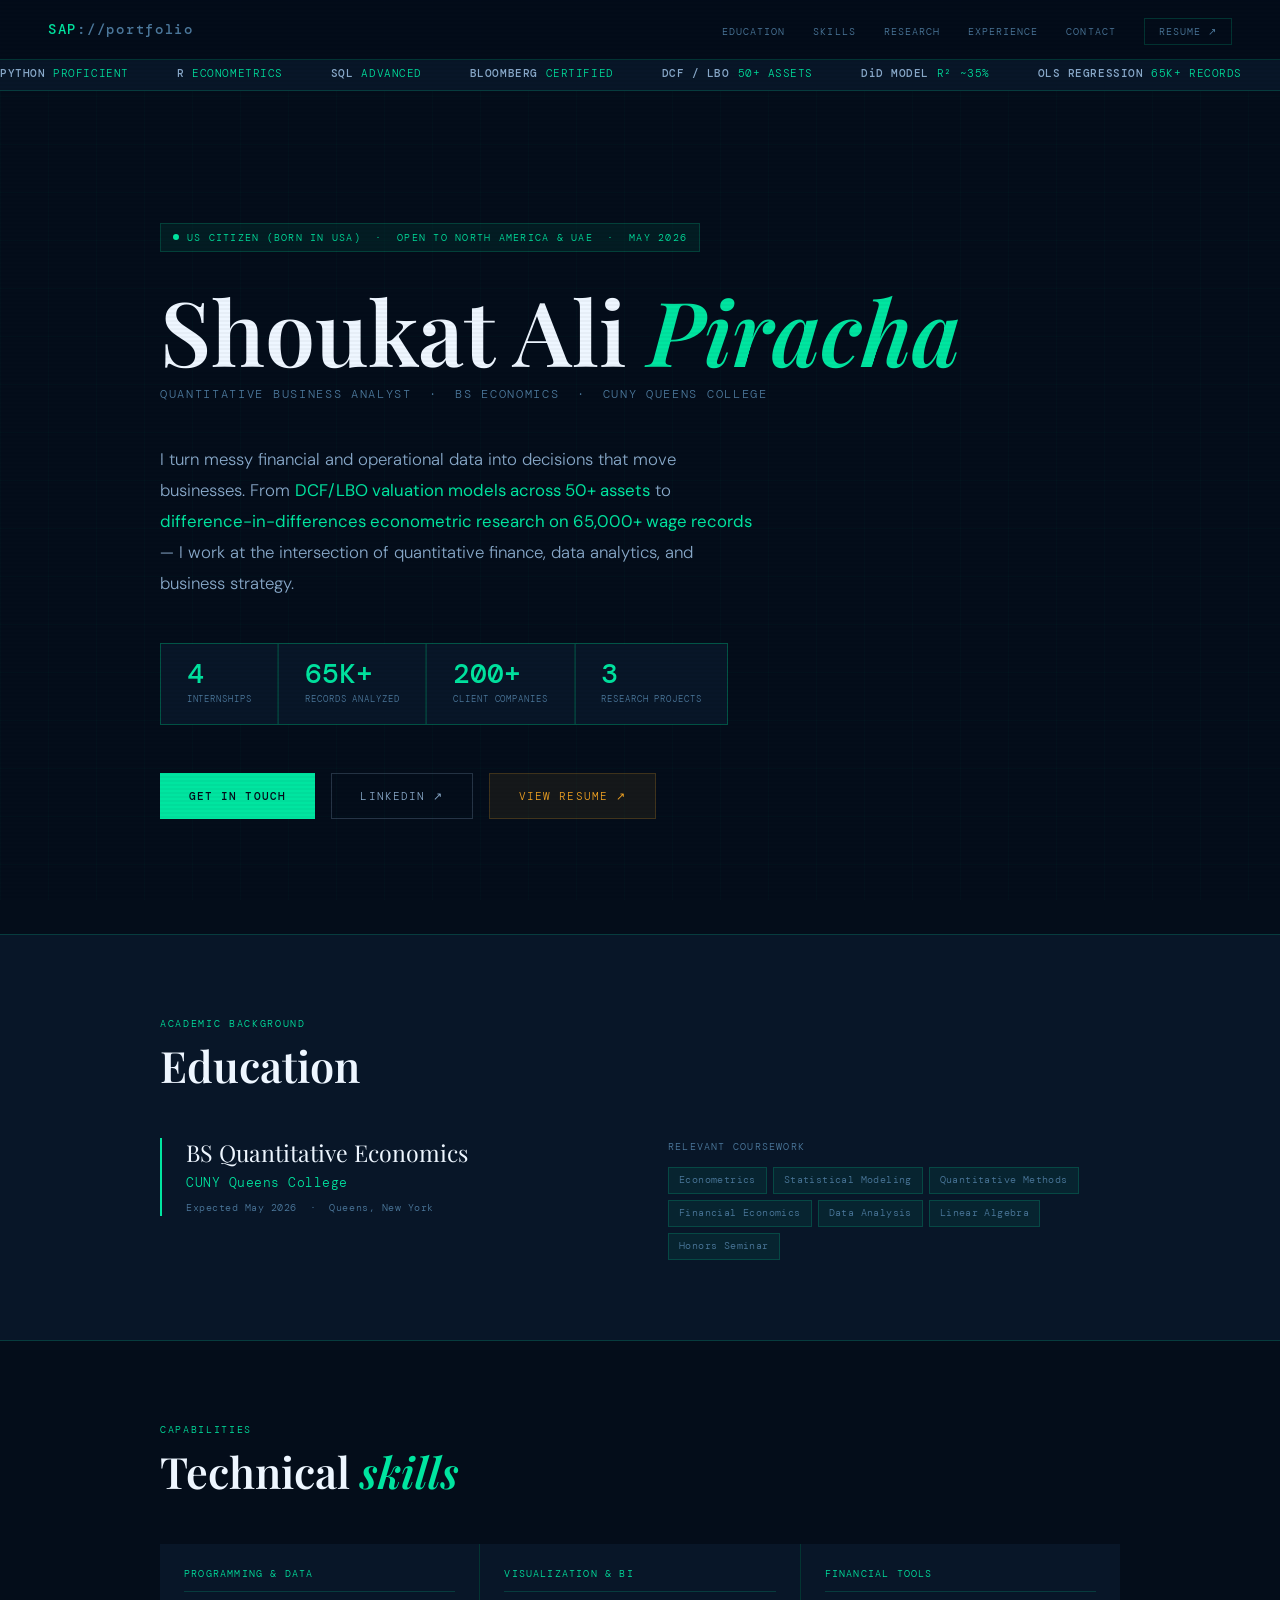
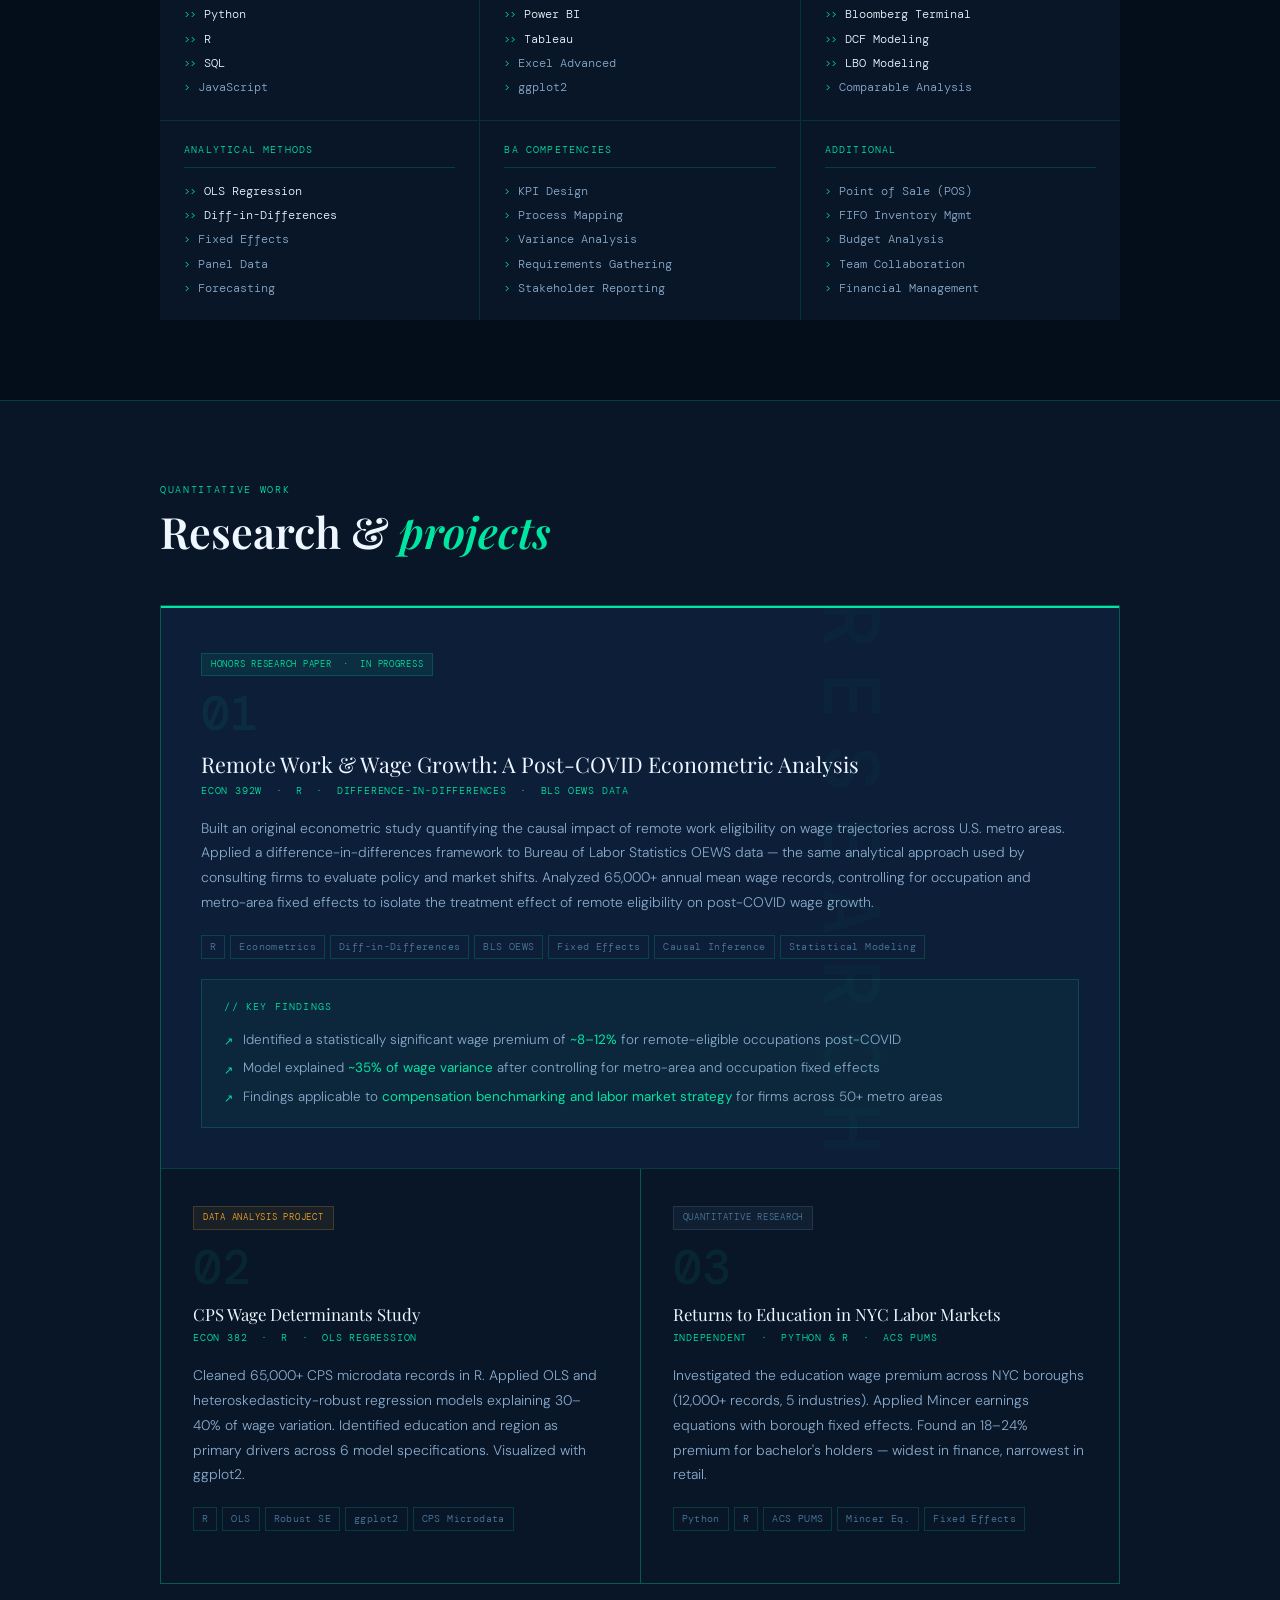
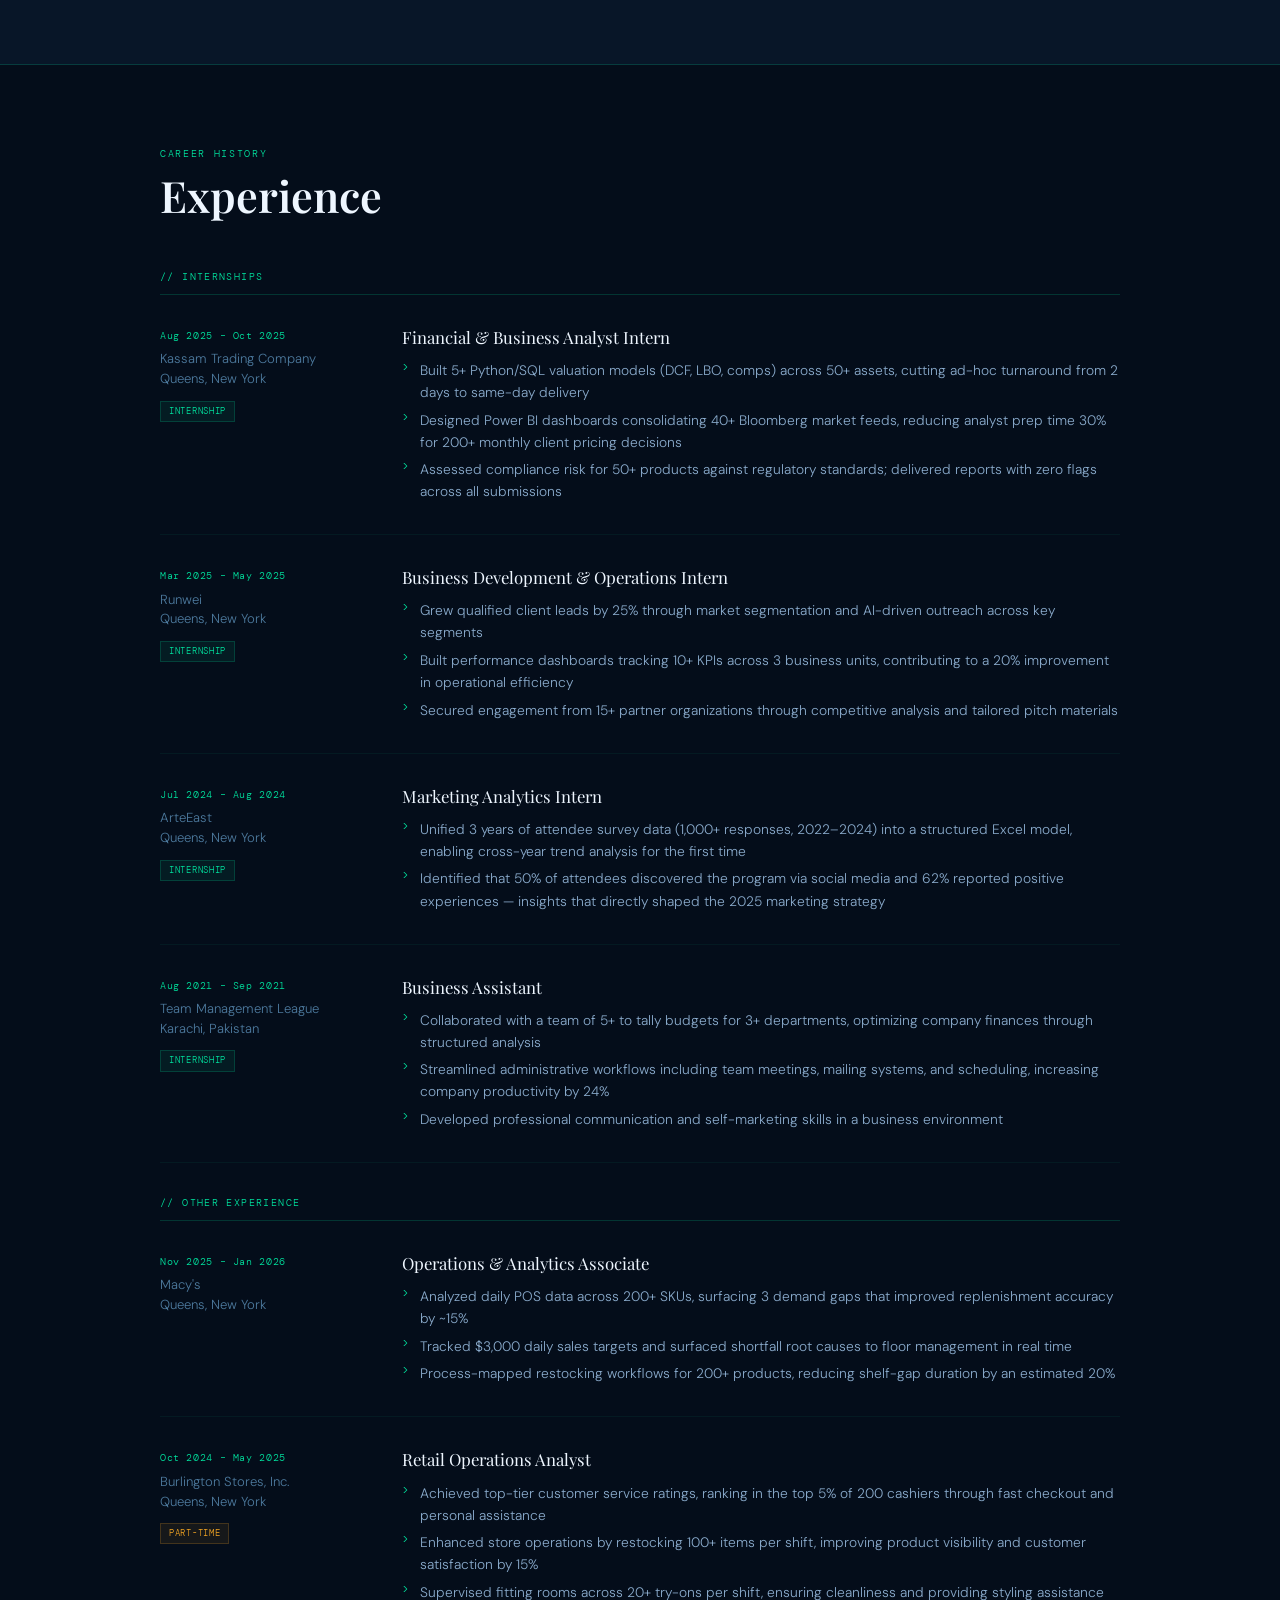
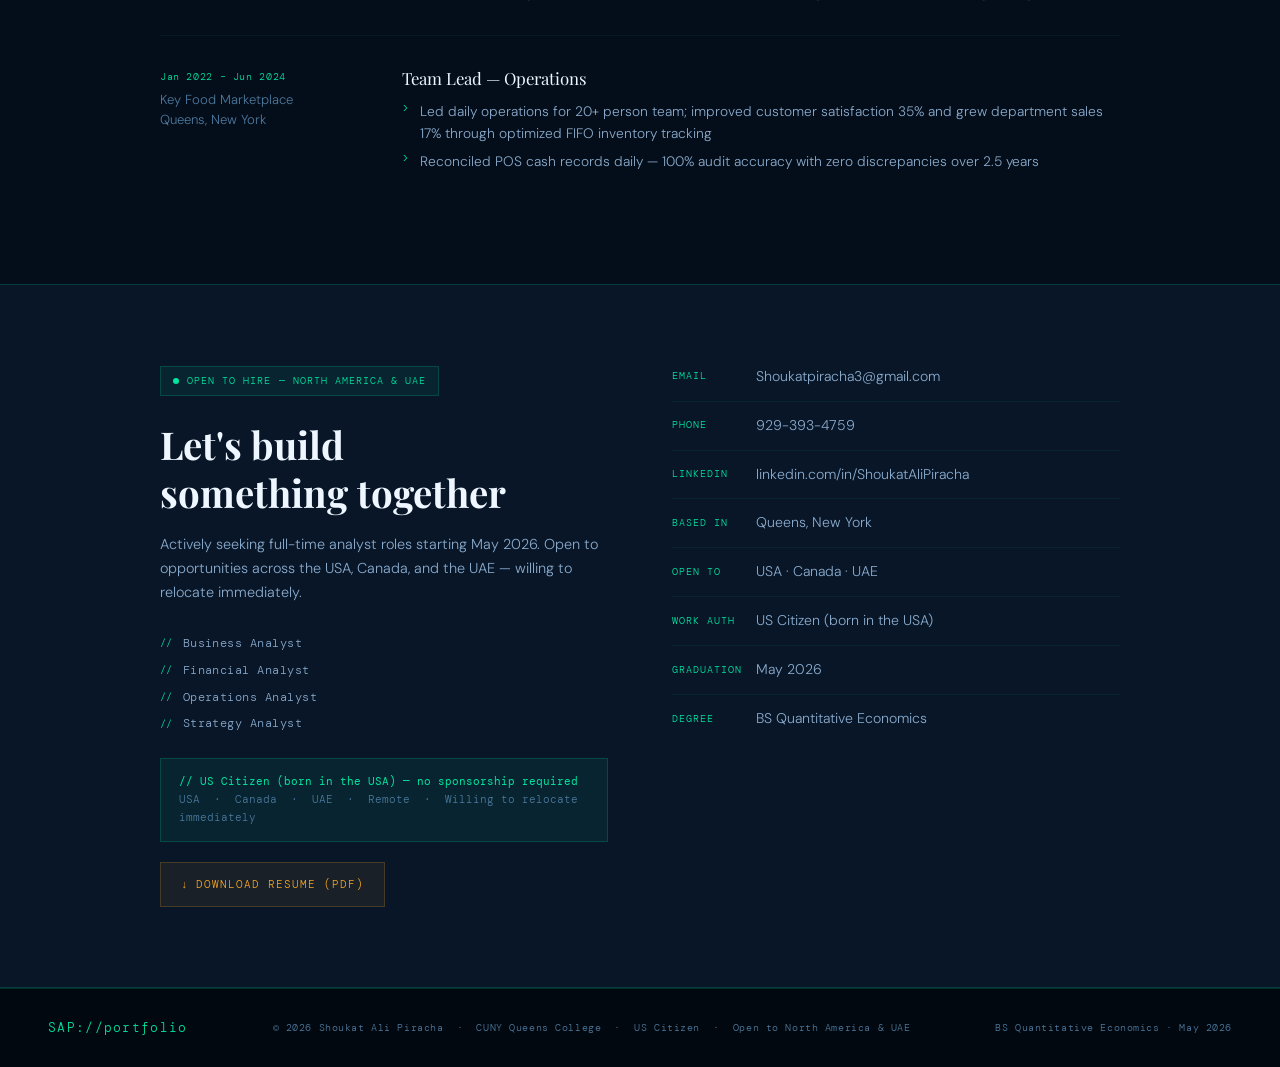
==== commit 5bfd22b9: "Rename index .html to index.html" ====
--- a/index.html
+++ b/index.html
@@ -5,9 +5,9 @@
 <meta name="viewport" content="width=device-width, initial-scale=1.0">
 <title>Shoukat Ali Piracha — Quantitative Business Analyst</title>
 <meta property="og:title" content="Shoukat Ali Piracha — Quantitative Business Analyst">
-<meta property="og:description" content="May 2026 graduate. Python · R · SQL · Bloomberg Terminal. Econometric research · DCF/LBO models · Open to all of North America.">
+<meta property="og:description" content="May 2026 graduate. US Citizen (born in the USA). Python · R · SQL · Bloomberg Terminal. Econometric research · DCF/LBO models · Open to North America & UAE.">
 <meta property="og:type" content="website">
-<meta name="description" content="Quantitative Business Analyst candidate, May 2026. CUNY Queens College. Python, R, SQL, Bloomberg. Open to all of North America.">
+<meta name="description" content="Quantitative Business Analyst candidate, May 2026. US Citizen (born in the USA). CUNY Queens College. Python, R, SQL, Bloomberg. Open to roles across North America and UAE.">
 <link rel="preconnect" href="https://fonts.googleapis.com">
 <link rel="preconnect" href="https://fonts.gstatic.com" crossorigin>
 <link href="https://fonts.googleapis.com/css2?family=Playfair+Display:ital,wght@0,400;0,600;1,400&family=DM+Mono:wght@300;400;500&family=DM+Sans:wght@300;400;500&display=swap" rel="stylesheet">
@@ -433,7 +433,9 @@
     <span class="tick-item"><span class="tick-label">OLS REGRESSION</span> <span class="up">65K+ RECORDS</span></span>
     <span class="tick-item"><span class="tick-label">POWER BI</span> <span class="up">30% EFFICIENCY GAIN</span></span>
     <span class="tick-item"><span class="tick-label">WAGE PREMIUM</span> <span class="up">~8–12% FINDING</span></span>
-    <span class="tick-item"><span class="tick-label">OPEN TO HIRE</span> <span class="up">MAY 2026</span></span>
+    <span class="tick-item"><span class="tick-label">WORK AUTH</span> <span class="up">US CITIZEN — BORN IN USA</span></span>
+    <span class="tick-item"><span class="tick-label">OPEN TO</span> <span class="up">NORTH AMERICA &amp; UAE</span></span>
+    <span class="tick-item"><span class="tick-label">START DATE</span> <span class="up">MAY 2026</span></span>
     <!-- duplicate for seamless loop -->
     <span class="tick-item"><span class="tick-label">PYTHON</span> <span class="up">PROFICIENT</span></span>
     <span class="tick-item"><span class="tick-label">R</span> <span class="up">ECONOMETRICS</span></span>
@@ -444,14 +446,16 @@
     <span class="tick-item"><span class="tick-label">OLS REGRESSION</span> <span class="up">65K+ RECORDS</span></span>
     <span class="tick-item"><span class="tick-label">POWER BI</span> <span class="up">30% EFFICIENCY GAIN</span></span>
     <span class="tick-item"><span class="tick-label">WAGE PREMIUM</span> <span class="up">~8–12% FINDING</span></span>
-    <span class="tick-item"><span class="tick-label">OPEN TO HIRE</span> <span class="up">MAY 2026</span></span>
+    <span class="tick-item"><span class="tick-label">WORK AUTH</span> <span class="up">US CITIZEN — BORN IN USA</span></span>
+    <span class="tick-item"><span class="tick-label">OPEN TO</span> <span class="up">NORTH AMERICA &amp; UAE</span></span>
+    <span class="tick-item"><span class="tick-label">START DATE</span> <span class="up">MAY 2026</span></span>
   </div>
 </div>
 
 <!-- HERO -->
 <section class="hero" id="home">
   <div class="hero-inner">
-    <div class="hero-badge"><span class="live-dot"></span>Available — All of North America — May 2026</div>
+    <div class="hero-badge"><span class="live-dot"></span>US Citizen (born in USA) &nbsp;·&nbsp; Open to North America & UAE &nbsp;·&nbsp; May 2026</div>
     <h1 class="hero-name">Shoukat Ali <em>Piracha</em></h1>
     <div class="hero-tagline">Quantitative Business Analyst &nbsp;·&nbsp; BS Economics &nbsp;·&nbsp; CUNY Queens College</div>
     <p class="hero-bio">I turn messy financial and operational data into decisions that move businesses. From <strong>DCF/LBO valuation models across 50+ assets</strong> to <strong>difference-in-differences econometric research on 65,000+ wage records</strong> — I work at the intersection of quantitative finance, data analytics, and business strategy.</p>
@@ -715,7 +719,7 @@
           <span class="exp-tag part">Part-time</span>
         </div>
         <div>
-          <div class="exp-role">Sales Associate</div>
+          <div class="exp-role">Retail Operations Analyst</div>
           <ul class="exp-bul">
             <li>Achieved top-tier customer service ratings, ranking in the top 5% of 200 cashiers through fast checkout and personal assistance</li>
             <li>Enhanced store operations by restocking 100+ items per shift, improving product visibility and customer satisfaction by 15%</li>
@@ -747,23 +751,25 @@
   <div class="si">
     <div class="contact-grid">
       <div>
-        <div class="contact-status rv"><span class="live-dot"></span>Open to hire — All of North America</div>
+        <div class="contact-status rv"><span class="live-dot"></span>Open to hire — North America & UAE</div>
         <h2 class="contact-headline rv">Let's build<br>something together</h2>
-        <p class="contact-sub rv">Actively seeking full-time analyst roles across all of North America starting May 2026. No location preference — anywhere in the USA, Canada, or remote.</p>
+        <p class="contact-sub rv">Actively seeking full-time analyst roles starting May 2026. Open to opportunities across the USA, Canada, and the UAE — willing to relocate immediately.</p>
         <div class="roles rv">
           <div class="role-line">Business Analyst</div>
           <div class="role-line">Financial Analyst</div>
           <div class="role-line">Operations Analyst</div>
           <div class="role-line">Strategy Analyst</div>
         </div>
-        <div class="na-box rv"><strong>// North America — no restrictions</strong><br>USA &nbsp;·&nbsp; Canada &nbsp;·&nbsp; Remote &nbsp;·&nbsp; Willing to relocate immediately</div>
+        <div class="na-box rv"><strong>// US Citizen (born in the USA) — no sponsorship required</strong><br>USA &nbsp;·&nbsp; Canada &nbsp;·&nbsp; UAE &nbsp;·&nbsp; Remote &nbsp;·&nbsp; Willing to relocate immediately</div>
         <a href="Shoukat_Ali_Piracha_Resume.pdf" target="_blank" class="resume-link rv">&#8595; Download Resume (PDF)</a>
       </div>
       <div class="clinks rv">
         <a href="mailto:Shoukatpiracha3@gmail.com" class="clink"><span class="cl">Email</span>Shoukatpiracha3@gmail.com</a>
         <a href="tel:9293934759" class="clink"><span class="cl">Phone</span>929-393-4759</a>
         <a href="https://linkedin.com/in/ShoukatAliPiracha" target="_blank" class="clink"><span class="cl">LinkedIn</span>linkedin.com/in/ShoukatAliPiracha</a>
-        <div class="clink"><span class="cl">Location</span>Queens, New York</div>
+        <div class="clink"><span class="cl">Based In</span>Queens, New York</div>
+        <div class="clink"><span class="cl">Open To</span>USA · Canada · UAE</div>
+        <div class="clink"><span class="cl">Work Auth</span>US Citizen (born in the USA)</div>
         <div class="clink"><span class="cl">Graduation</span>May 2026</div>
         <div class="clink"><span class="cl">Degree</span>BS Quantitative Economics</div>
       </div>
@@ -773,7 +779,7 @@
 
 <footer>
   <span class="footer-logo">SAP://portfolio</span>
-  <span class="footer-text">&copy; 2026 Shoukat Ali Piracha &nbsp;·&nbsp; CUNY Queens College &nbsp;·&nbsp; Open to all of North America</span>
+  <span class="footer-text">&copy; 2026 Shoukat Ali Piracha &nbsp;·&nbsp; CUNY Queens College &nbsp;·&nbsp; US Citizen &nbsp;·&nbsp; Open to North America & UAE</span>
   <span class="footer-text">BS Quantitative Economics · May 2026</span>
 </footer>
 
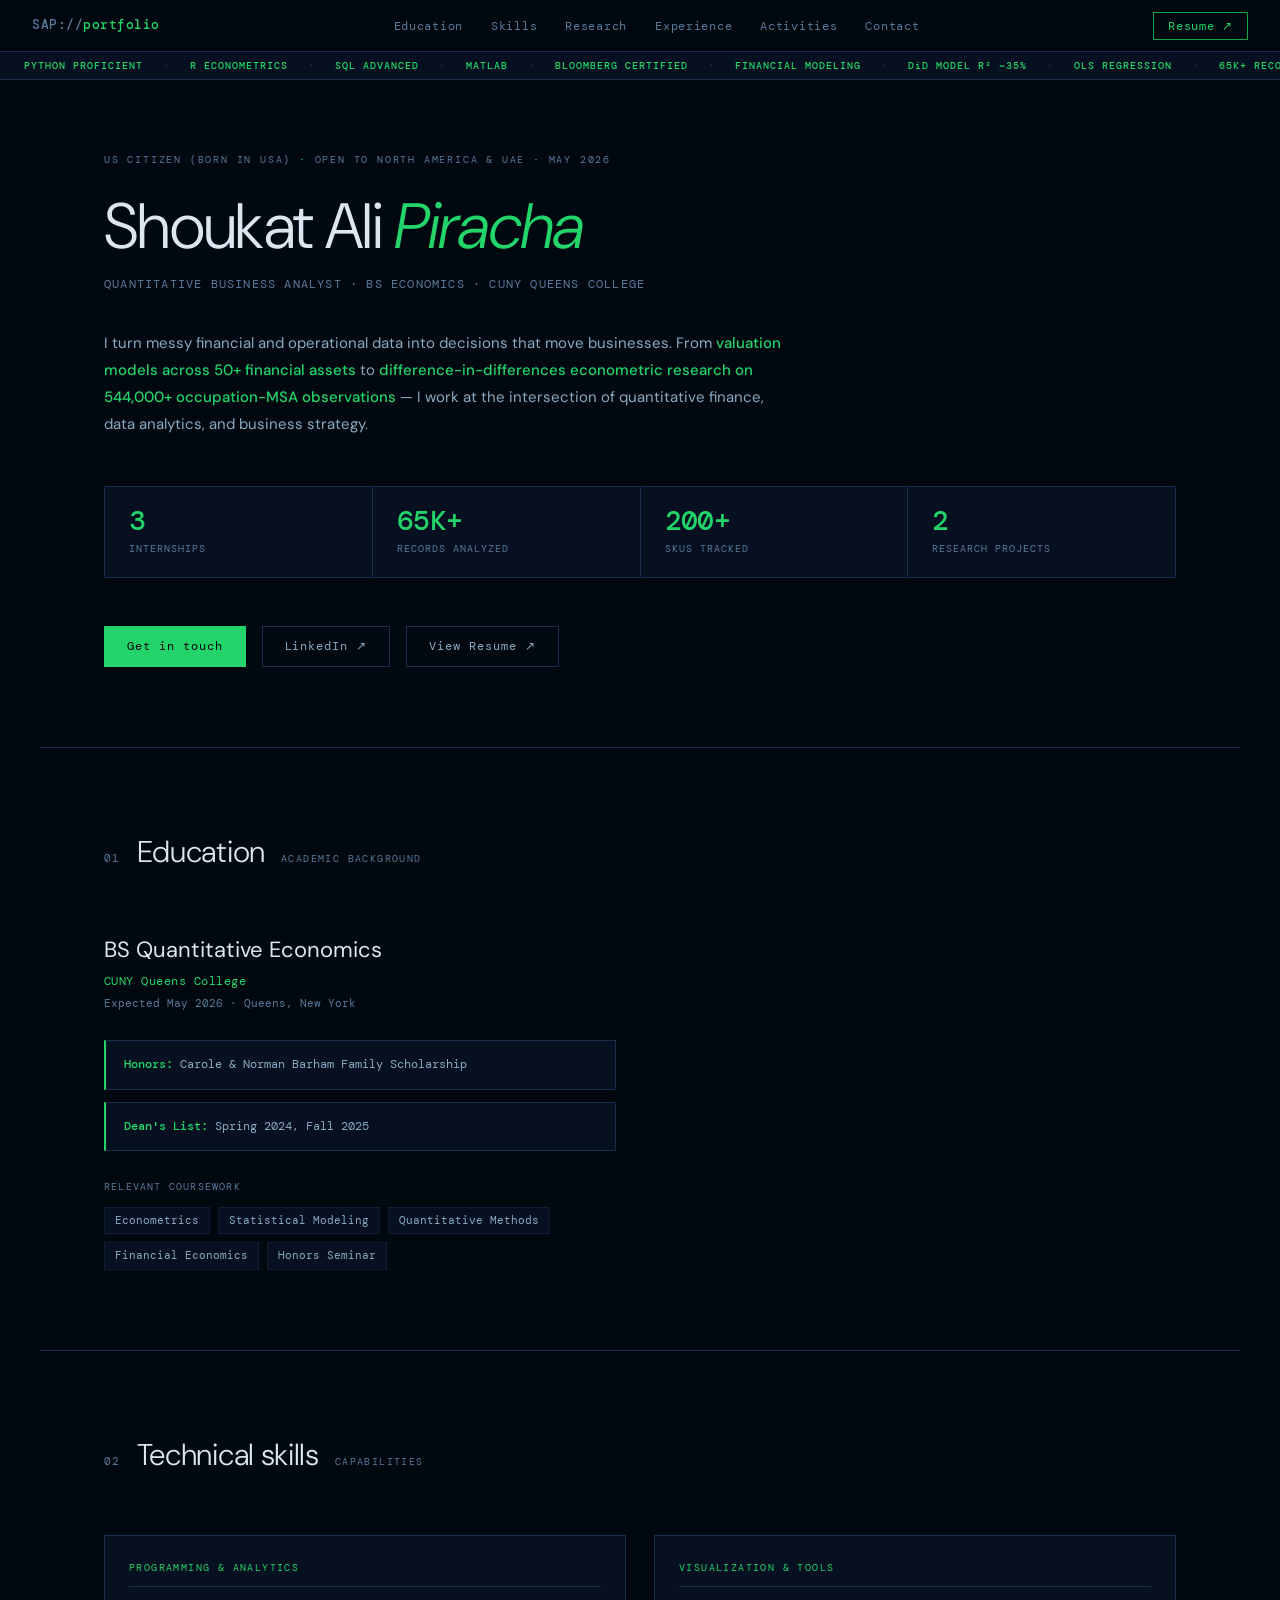
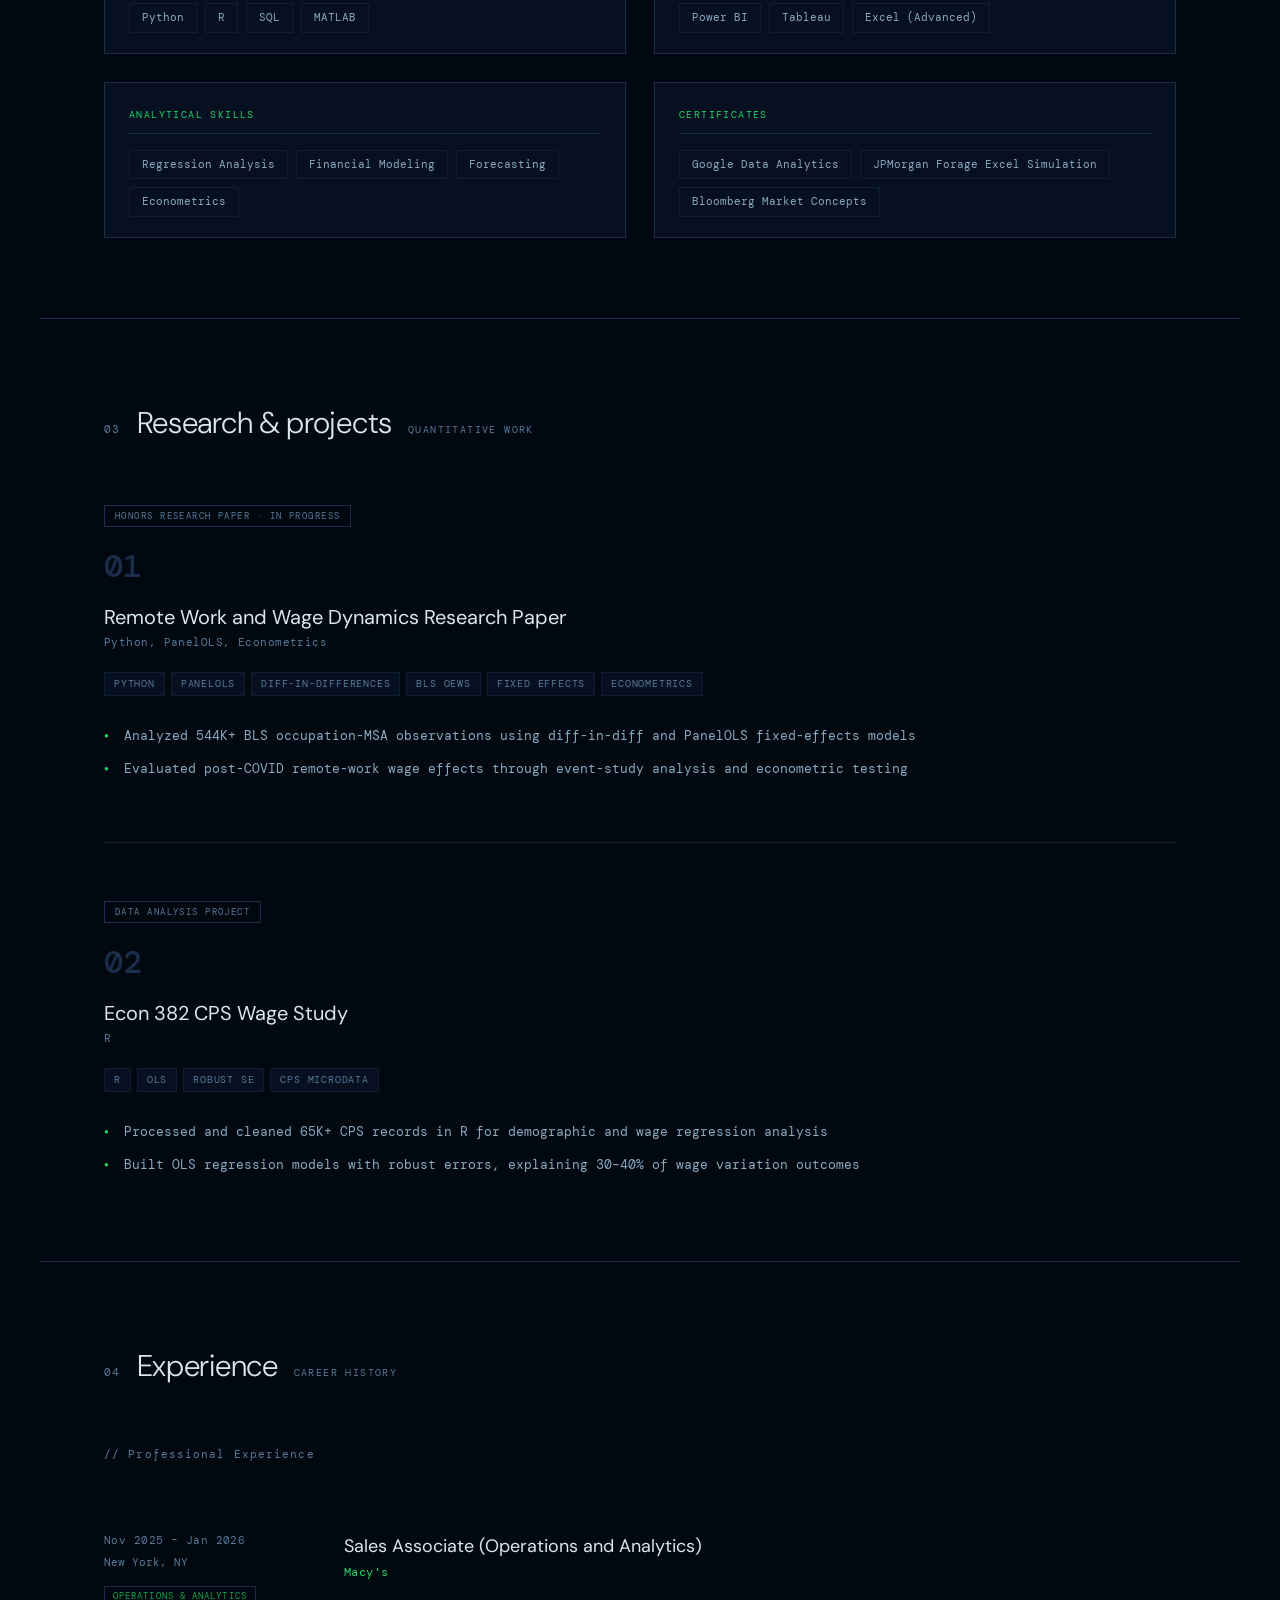
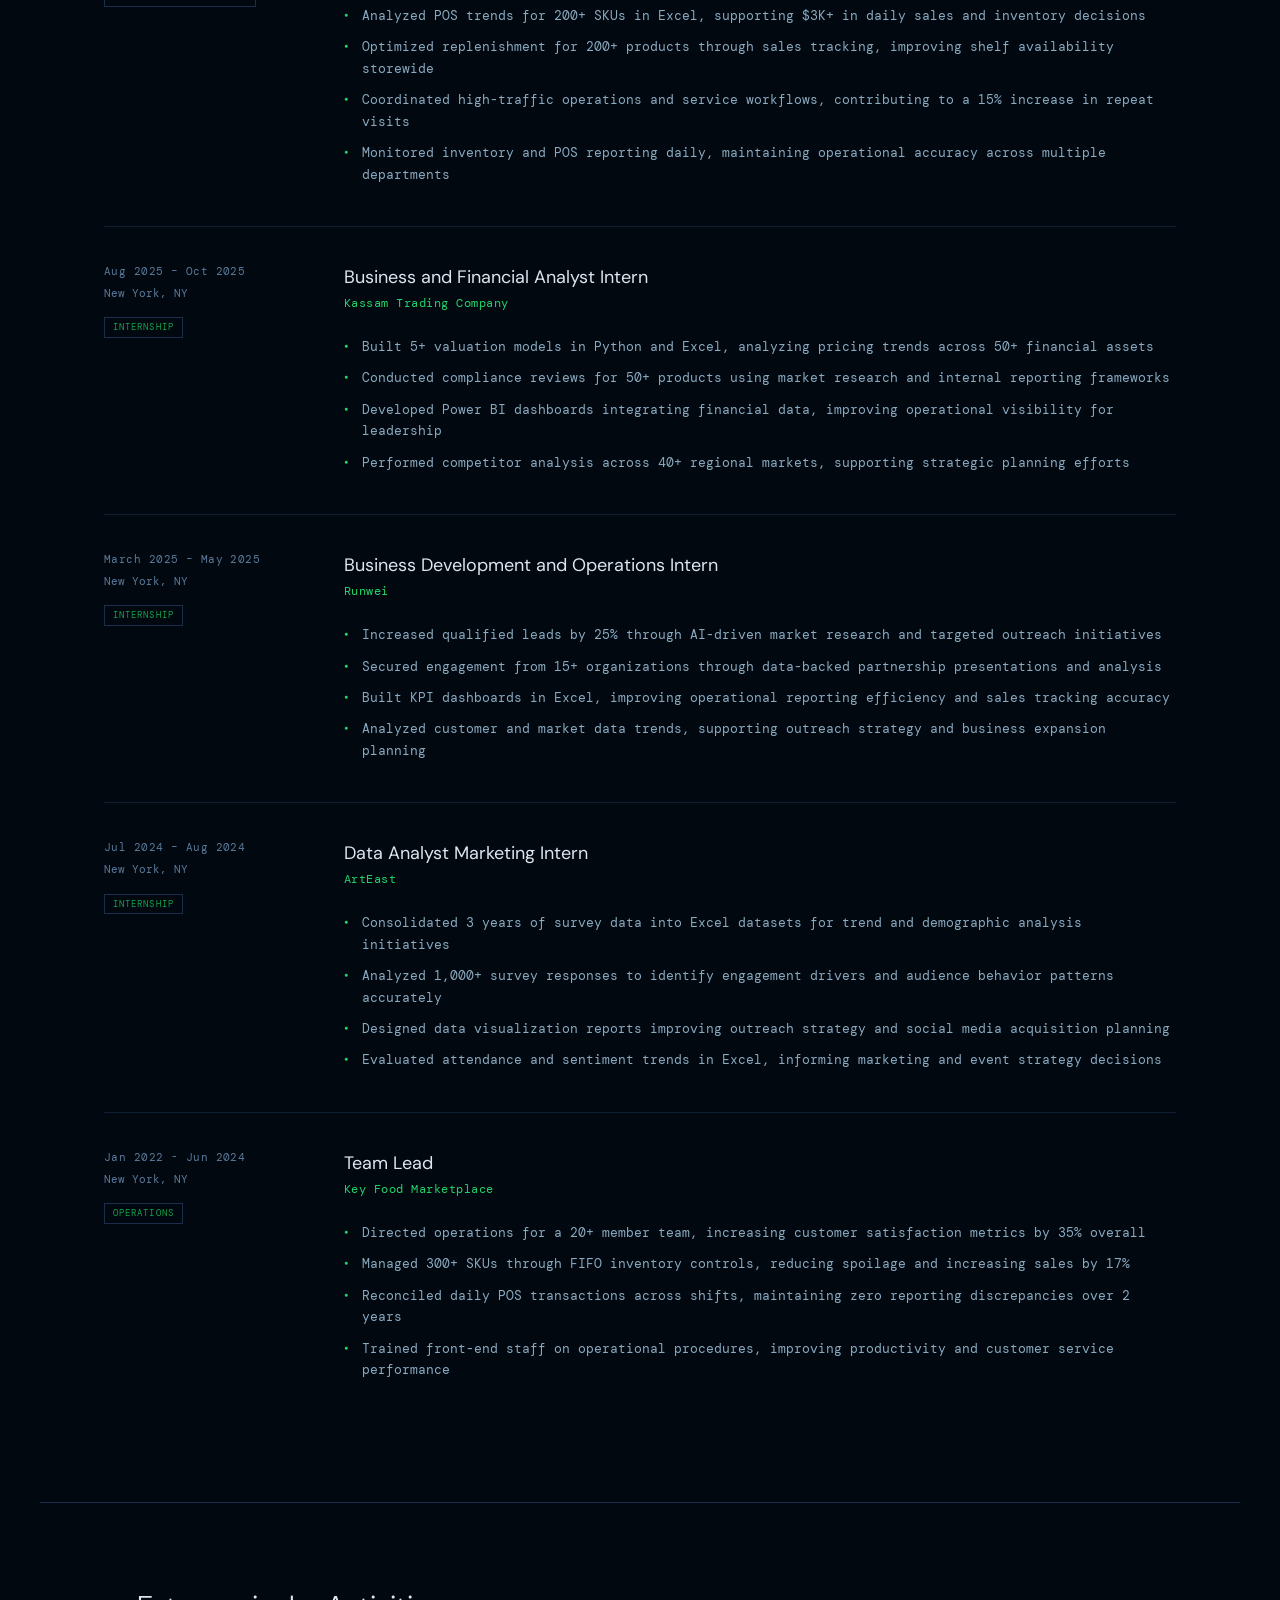
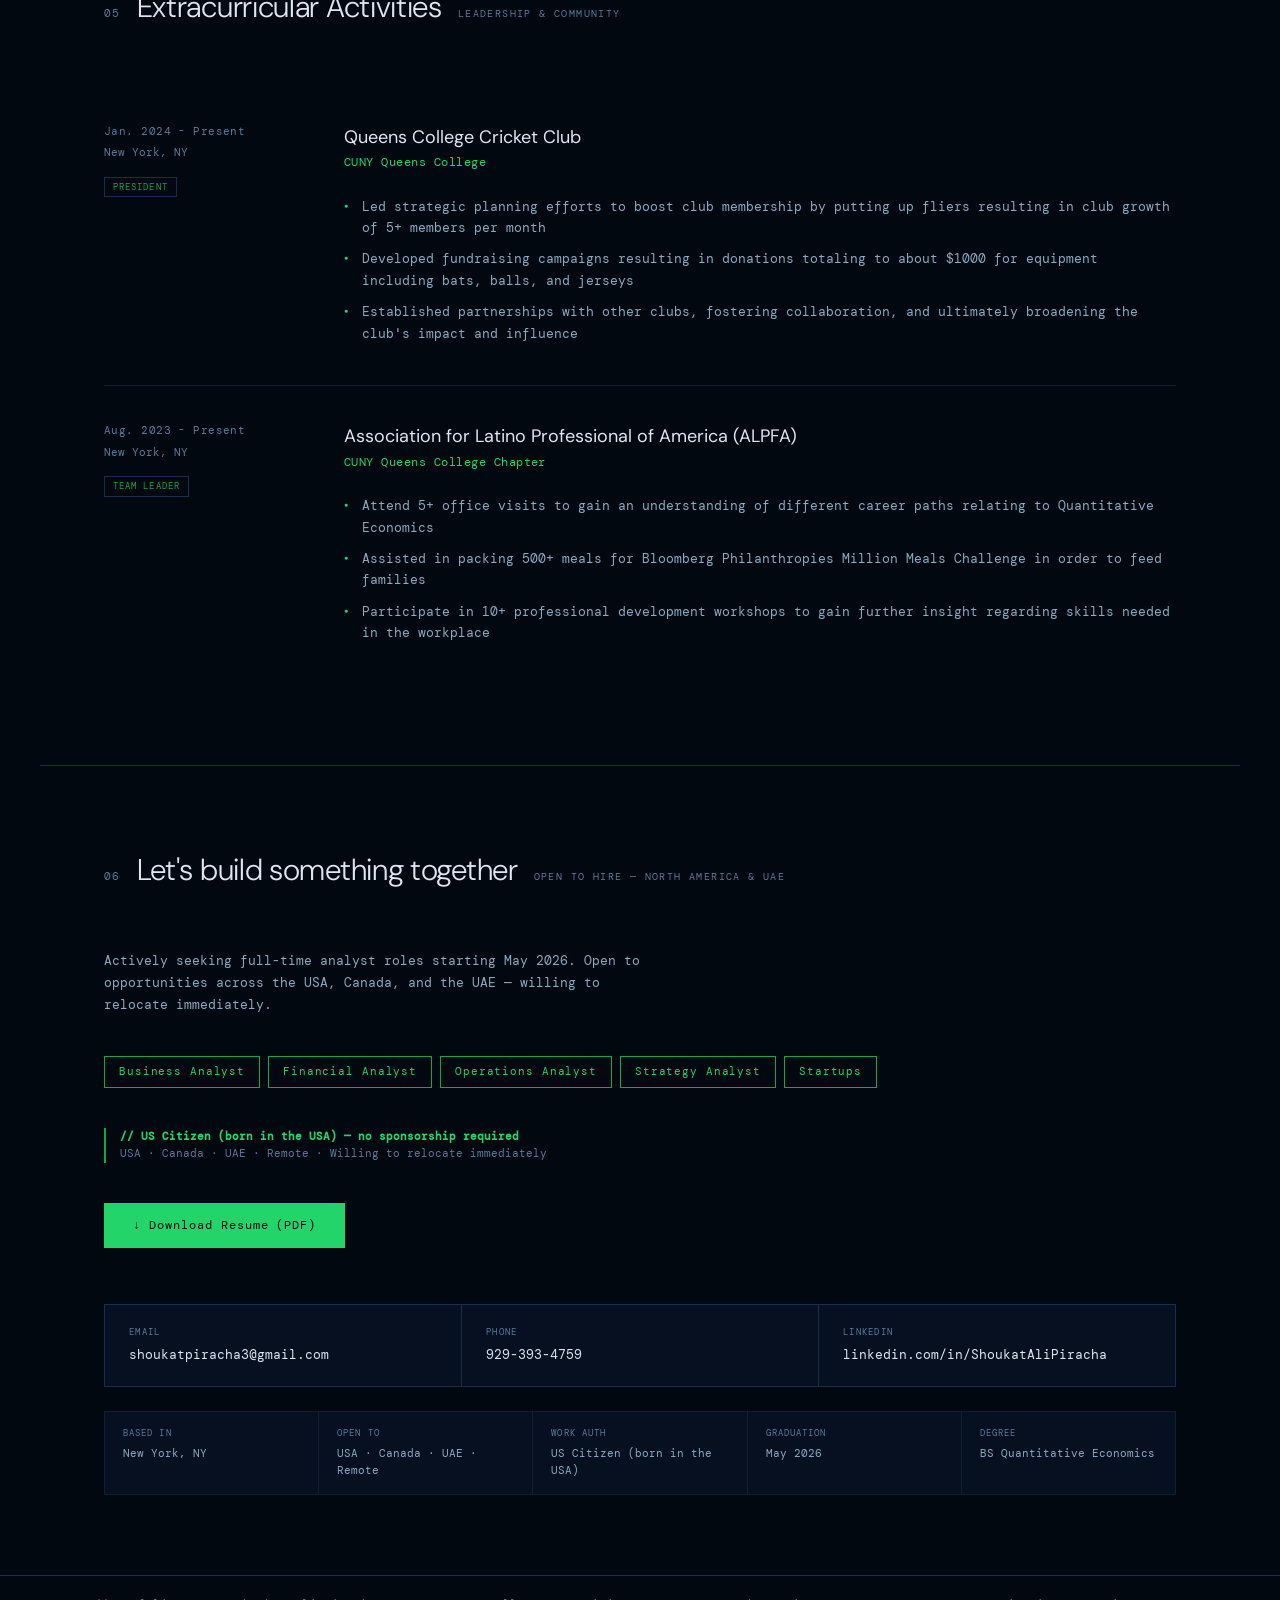
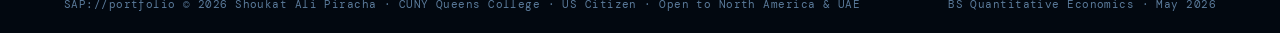
==== commit ac8080db: "Rename index (2).html to index.html" ====
--- a/index.html
+++ b/index.html
@@ -1,796 +1,738 @@
 <!DOCTYPE html>
 <html lang="en">
 <head>
-<meta charset="UTF-8">
-<meta name="viewport" content="width=device-width, initial-scale=1.0">
-<title>Shoukat Ali Piracha — Quantitative Business Analyst</title>
-<meta property="og:title" content="Shoukat Ali Piracha — Quantitative Business Analyst">
-<meta property="og:description" content="May 2026 graduate. US Citizen (born in the USA). Python · R · SQL · Bloomberg Terminal. Econometric research · DCF/LBO models · Open to North America & UAE.">
-<meta property="og:type" content="website">
-<meta name="description" content="Quantitative Business Analyst candidate, May 2026. US Citizen (born in the USA). CUNY Queens College. Python, R, SQL, Bloomberg. Open to roles across North America and UAE.">
-<link rel="preconnect" href="https://fonts.googleapis.com">
-<link rel="preconnect" href="https://fonts.gstatic.com" crossorigin>
-<link href="https://fonts.googleapis.com/css2?family=Playfair+Display:ital,wght@0,400;0,600;1,400&family=DM+Mono:wght@300;400;500&family=DM+Sans:wght@300;400;500&display=swap" rel="stylesheet">
-<style>
-:root{
-  --bg:#040d1a;
-  --bg2:#081628;
-  --bg3:#0c1e38;
-  --bg4:#102548;
-  --green:#00e5a0;
-  --green-dim:#00b87d;
-  --green-bg:rgba(0,229,160,0.07);
-  --green-border:rgba(0,229,160,0.18);
-  --amber:#f5a623;
-  --amber-dim:#c88419;
-  --amber-bg:rgba(245,166,35,0.07);
-  --amber-border:rgba(245,166,35,0.2);
-  --text:#cce0f5;
-  --text2:#8aabcc;
-  --text3:#4d7a9e;
-  --white:#eef6ff;
-  --red:#ff4d6d;
-}
-*,*::before,*::after{box-sizing:border-box;margin:0;padding:0}
-html{scroll-behavior:smooth}
-body{background:var(--bg);color:var(--text);font-family:'DM Sans',sans-serif;font-weight:300;line-height:1.7;overflow-x:hidden}
-
-/* GRID BACKGROUND */
-body::before{
-  content:'';position:fixed;inset:0;z-index:0;pointer-events:none;
-  background-image:
-    linear-gradient(rgba(0,229,160,0.025) 1px,transparent 1px),
-    linear-gradient(90deg,rgba(0,229,160,0.025) 1px,transparent 1px);
-  background-size:48px 48px;
-}
-
-/* SCANLINE */
-body::after{
-  content:'';position:fixed;inset:0;z-index:998;pointer-events:none;
-  background:repeating-linear-gradient(0deg,transparent,transparent 2px,rgba(0,0,0,0.03) 2px,rgba(0,0,0,0.03) 4px);
-}
-
-/* NAV */
-nav{
-  position:fixed;top:0;left:0;right:0;z-index:100;
-  display:flex;align-items:center;justify-content:space-between;
-  padding:1rem 3rem;
-  background:rgba(4,13,26,0.97);
-  border-bottom:1px solid var(--green-border);
-}
-.logo{
-  font-family:'DM Mono',monospace;font-size:0.9rem;
-  color:var(--green);text-decoration:none;letter-spacing:0.12em;font-weight:500;
-}
-.logo span{color:var(--text3)}
-.nav-links{display:flex;gap:1.75rem;list-style:none;align-items:center}
-.nav-links a{
-  font-family:'DM Mono',monospace;font-size:0.65rem;color:var(--text3);
-  text-decoration:none;letter-spacing:0.1em;text-transform:uppercase;transition:color 0.2s;
-}
-.nav-links a:hover{color:var(--green)}
-.nav-resume{
-  font-family:'DM Mono',monospace;font-size:0.65rem;
-  padding:6px 14px;background:transparent;
-  color:var(--green);border:1px solid var(--green-border);
-  text-decoration:none;letter-spacing:0.1em;text-transform:uppercase;
-  transition:background 0.2s;
-}
-.nav-resume:hover{background:var(--green-bg)}
-
-/* TICKER */
-.ticker{
-  background:var(--bg2);border-bottom:1px solid var(--green-border);
-  padding:0.45rem 0;overflow:hidden;position:relative;z-index:99;margin-top:57px;
-}
-.ticker-inner{
-  display:flex;gap:3rem;white-space:nowrap;
-  animation:ticker 28s linear infinite;
-}
-@keyframes ticker{0%{transform:translateX(0)}100%{transform:translateX(-50%)}}
-.tick-item{
-  font-family:'DM Mono',monospace;font-size:0.68rem;color:var(--text3);
-  display:flex;align-items:center;gap:0.5rem;letter-spacing:0.05em;flex-shrink:0;
-}
-.tick-item .up{color:var(--green)}
-.tick-item .down{color:var(--red)}
-.tick-label{color:var(--text2);font-weight:500}
-
-/* HERO */
-.hero{
-  min-height:calc(100vh - 57px);display:flex;align-items:center;
-  padding:6rem 3rem 5rem;position:relative;overflow:hidden;z-index:1;
-}
-.hero-inner{max-width:960px;margin:0 auto;width:100%;position:relative}
-.hero-badge{
-  display:inline-flex;align-items:center;gap:8px;
-  font-family:'DM Mono',monospace;font-size:0.65rem;letter-spacing:0.12em;
-  color:var(--green);text-transform:uppercase;margin-bottom:2rem;
-  border:1px solid var(--green-border);padding:5px 12px;background:var(--green-bg);
-  opacity:0;animation:fu 0.7s 0.1s forwards;
-}
-.live-dot{
-  width:6px;height:6px;border-radius:50%;background:var(--green);
-  animation:blink 1.2s ease-in-out infinite;
-}
-@keyframes blink{0%,100%{opacity:1}50%{opacity:0.2}}
-.hero-name{
-  font-family:'Playfair Display',serif;
-  font-size:clamp(3rem,7vw,5.8rem);font-weight:600;
-  line-height:1.02;color:var(--white);margin-bottom:0.5rem;
-  opacity:0;animation:fu 0.7s 0.2s forwards;
-}
-.hero-name em{font-style:italic;color:var(--green)}
-.hero-tagline{
-  font-family:'DM Mono',monospace;font-size:0.75rem;letter-spacing:0.14em;
-  text-transform:uppercase;color:var(--text3);margin-bottom:2.5rem;margin-top:0.4rem;
-  opacity:0;animation:fu 0.7s 0.3s forwards;
-}
-.hero-bio{
-  font-size:1.05rem;color:var(--text2);max-width:600px;
-  line-height:1.85;margin-bottom:2.75rem;
-  opacity:0;animation:fu 0.7s 0.4s forwards;
-}
-.hero-bio strong{color:var(--green);font-weight:400}
-
-/* DATA CARDS ROW */
-.data-row{
-  display:flex;gap:1px;margin-bottom:3rem;
-  background:var(--green-border);border:1px solid var(--green-border);
-  width:fit-content;
-  opacity:0;animation:fu 0.7s 0.5s forwards;
-}
-.data-card{background:var(--bg2);padding:1rem 1.6rem}
-.data-card+.data-card{border-left:1px solid var(--green-border)}
-.dc-val{
-  font-family:'DM Mono',monospace;font-size:1.75rem;
-  color:var(--green);line-height:1;font-weight:500;
-}
-.dc-label{
-  font-family:'DM Mono',monospace;font-size:0.58rem;
-  color:var(--text3);letter-spacing:0.1em;text-transform:uppercase;margin-top:4px;
-}
-
-/* HERO BTNS */
-.hero-btns{display:flex;gap:1rem;flex-wrap:wrap;opacity:0;animation:fu 0.7s 0.6s forwards}
-.btn-primary{
-  display:inline-flex;align-items:center;gap:8px;padding:0.8rem 1.8rem;
-  background:var(--green);color:var(--bg);
-  font-family:'DM Mono',monospace;font-size:0.68rem;letter-spacing:0.1em;
-  text-transform:uppercase;text-decoration:none;font-weight:500;
-  transition:background 0.2s,transform 0.15s;
-}
-.btn-primary:hover{background:#00c887;transform:translateY(-2px)}
-.btn-sec{
-  display:inline-flex;align-items:center;gap:8px;padding:0.8rem 1.8rem;
-  background:transparent;color:var(--text2);
-  font-family:'DM Mono',monospace;font-size:0.68rem;letter-spacing:0.1em;
-  text-transform:uppercase;text-decoration:none;
-  border:1px solid rgba(138,171,204,0.25);transition:border-color 0.2s,color 0.2s;
-}
-.btn-sec:hover{border-color:var(--green);color:var(--green)}
-.btn-amber{
-  display:inline-flex;align-items:center;gap:8px;padding:0.8rem 1.8rem;
-  background:var(--amber-bg);color:var(--amber);
-  font-family:'DM Mono',monospace;font-size:0.68rem;letter-spacing:0.1em;
-  text-transform:uppercase;text-decoration:none;
-  border:1px solid var(--amber-border);transition:background 0.2s;
-}
-.btn-amber:hover{background:rgba(245,166,35,0.14)}
-
-/* SECTIONS */
-.sec{padding:5rem 3rem;position:relative;z-index:1}
-.sec-dark{background:var(--bg)}
-.sec-mid{background:var(--bg2);border-top:1px solid var(--green-border);border-bottom:1px solid var(--green-border)}
-.si{max-width:960px;margin:0 auto}
-.sec-ey{
-  font-family:'DM Mono',monospace;font-size:0.65rem;letter-spacing:0.16em;
-  text-transform:uppercase;color:var(--green);margin-bottom:0.5rem;
-}
-.sec-heading{
-  font-family:'Playfair Display',serif;font-size:clamp(1.8rem,3.5vw,2.7rem);
-  font-weight:600;line-height:1.15;color:var(--white);margin-bottom:3rem;
-}
-.sec-heading span{font-style:italic;color:var(--green)}
-
-/* EDUCATION */
-.edu-wrap{display:grid;grid-template-columns:1fr 1fr;gap:3.5rem;align-items:start}
-.edu-school-block{
-  border-left:2px solid var(--green);padding-left:1.5rem;
-}
-.edu-deg{
-  font-family:'Playfair Display',serif;font-size:1.45rem;
-  color:var(--white);margin-bottom:0.3rem;line-height:1.25;
-}
-.edu-school{font-family:'DM Mono',monospace;font-size:0.8rem;color:var(--green);letter-spacing:0.04em;margin-bottom:0.3rem}
-.edu-meta{font-family:'DM Mono',monospace;font-size:0.65rem;color:var(--text3);letter-spacing:0.05em}
-.course-head{
-  font-family:'DM Mono',monospace;font-size:0.63rem;letter-spacing:0.12em;
-  text-transform:uppercase;color:var(--text3);margin-bottom:0.75rem;
-}
-.courses{display:flex;flex-wrap:wrap;gap:6px}
-.course-tag{
-  font-family:'DM Mono',monospace;font-size:0.62rem;padding:4px 10px;
-  border:1px solid var(--green-border);color:var(--text3);
-  background:var(--green-bg);letter-spacing:0.04em;
-}
-
-/* SKILLS - FIXED */
-.skills-table{display:grid;grid-template-columns:repeat(3,1fr);gap:1px;background:var(--green-border)}
-.sk-cell{
-  background:var(--bg2);padding:1.35rem 1.5rem;
-  transition:background 0.2s;
-}
-.sk-cell:hover{background:var(--bg3)}
-.sk-cell-title{
-  font-family:'DM Mono',monospace;font-size:0.62rem;letter-spacing:0.12em;
-  text-transform:uppercase;color:var(--green);margin-bottom:0.85rem;
-  padding-bottom:0.5rem;border-bottom:1px solid var(--green-border);
-}
-.sk-items{display:flex;flex-direction:column;gap:0.3rem}
-.sk-item{
-  font-family:'DM Mono',monospace;font-size:0.72rem;
-  color:var(--text2);display:flex;align-items:center;gap:0.5rem;
-}
-.sk-item::before{content:'>';color:var(--green);font-size:0.65rem}
-.sk-item.core{color:var(--white)}
-.sk-item.core::before{color:var(--green);content:'>>'}
-
-/* RESEARCH */
-.research-grid{display:grid;grid-template-columns:1fr;gap:1px;background:var(--green-border);border:1px solid var(--green-border)}
-.r-featured{
-  background:var(--bg3);padding:2.5rem;
-  border-top:2px solid var(--green);position:relative;overflow:hidden;
-}
-.r-featured::before{
-  content:'RESEARCH';position:absolute;right:-20px;top:50%;transform:translateY(-50%) rotate(90deg);
-  font-family:'DM Mono',monospace;font-size:5rem;color:rgba(0,229,160,0.03);
-  font-weight:500;letter-spacing:0.3em;white-space:nowrap;
-}
-.r-small-grid{display:grid;grid-template-columns:1fr 1fr;gap:1px;background:var(--green-border)}
-.r-card{background:var(--bg2);padding:2rem;position:relative;overflow:hidden;transition:background 0.2s}
-.r-card:hover{background:var(--bg3)}
-.r-card::before{content:'';position:absolute;top:0;left:0;width:0;height:2px;background:var(--green);transition:width 0.35s}
-.r-card:hover::before{width:100%}
-.r-badge{
-  display:inline-block;font-family:'DM Mono',monospace;font-size:0.58rem;
-  padding:3px 9px;letter-spacing:0.08em;text-transform:uppercase;margin-bottom:0.85rem;
-}
-.r-badge.live{background:rgba(0,229,160,0.08);color:var(--green);border:1px solid var(--green-border)}
-.r-badge.proj{background:var(--amber-bg);color:var(--amber);border:1px solid var(--amber-border)}
-.r-badge.ind{background:rgba(138,171,204,0.06);color:var(--text3);border:1px solid rgba(138,171,204,0.15)}
-.r-num{
-  font-family:'DM Mono',monospace;font-size:3rem;
-  color:rgba(0,229,160,0.08);line-height:1;margin-bottom:0.75rem;font-weight:500;
-}
-.r-title{
-  font-family:'Playfair Display',serif;font-size:1.35rem;
-  color:var(--white);margin-bottom:0.3rem;line-height:1.3;
-}
-.r-card .r-title{font-size:1.05rem}
-.r-ctx{
-  font-family:'DM Mono',monospace;font-size:0.62rem;color:var(--green);
-  letter-spacing:0.08em;text-transform:uppercase;margin-bottom:1rem;
-}
-.r-body{font-size:0.87rem;color:var(--text2);line-height:1.78;margin-bottom:1.25rem}
-.r-tags{display:flex;flex-wrap:wrap;gap:5px;margin-bottom:1.25rem}
-.r-tag{
-  font-family:'DM Mono',monospace;font-size:0.6rem;padding:3px 8px;
-  border:1px solid var(--green-border);color:var(--text3);letter-spacing:0.04em;
-}
-.insights-box{
-  border:1px solid var(--green-border);background:rgba(0,229,160,0.04);
-  padding:1.2rem 1.4rem;
-}
-.insights-head{
-  font-family:'DM Mono',monospace;font-size:0.62rem;letter-spacing:0.12em;
-  text-transform:uppercase;color:var(--green);margin-bottom:0.85rem;
-}
-.insight{display:flex;gap:0.6rem;margin-bottom:0.45rem}
-.insight:last-child{margin-bottom:0}
-.i-icon{color:var(--green);font-size:0.7rem;margin-top:0.15rem;flex-shrink:0;font-family:'DM Mono',monospace}
-.i-txt{font-size:0.84rem;color:var(--text2);line-height:1.55}
-.i-txt strong{color:var(--green);font-weight:400}
-
-/* EXPERIENCE */
-.exp-group-label{
-  font-family:'DM Mono',monospace;font-size:0.62rem;letter-spacing:0.14em;
-  text-transform:uppercase;color:var(--green);padding-bottom:0.5rem;
-  border-bottom:1px solid var(--green-border);margin-bottom:0;margin-top:2rem;
-}
-.exp-group-label:first-child{margin-top:0}
-.exp-item{
-  display:grid;grid-template-columns:210px 1fr;gap:2rem;
-  padding:2rem 0;border-bottom:1px solid rgba(0,229,160,0.06);
-}
-.exp-item:last-child{border-bottom:none}
-.exp-meta-date{
-  font-family:'DM Mono',monospace;font-size:0.65rem;
-  color:var(--green);letter-spacing:0.06em;margin-bottom:0.3rem;
-}
-.exp-meta-co{
-  font-size:0.82rem;color:var(--text3);line-height:1.5;margin-bottom:6px;
-}
-.exp-tag{
-  display:inline-block;font-family:'DM Mono',monospace;font-size:0.56rem;
-  padding:2px 8px;letter-spacing:0.08em;text-transform:uppercase;
-}
-.exp-tag.intern{background:var(--green-bg);color:var(--green);border:1px solid var(--green-border)}
-.exp-tag.part{background:var(--amber-bg);color:var(--amber);border:1px solid var(--amber-border)}
-.exp-role{
-  font-family:'Playfair Display',serif;font-size:1.05rem;
-  color:var(--white);margin-bottom:0.65rem;line-height:1.3;
-}
-.exp-bul{list-style:none;display:flex;flex-direction:column;gap:0.35rem}
-.exp-bul li{
-  font-size:0.86rem;color:var(--text2);line-height:1.6;
-  padding-left:1.1rem;position:relative;
-}
-.exp-bul li::before{
-  content:'>';position:absolute;left:0;
-  color:var(--green);font-family:'DM Mono',monospace;font-size:0.7rem;
-}
-
-/* CONTACT */
-.contact-grid{display:grid;grid-template-columns:1fr 1fr;gap:4rem;align-items:start}
-.contact-status{
-  display:inline-flex;align-items:center;gap:8px;
-  font-family:'DM Mono',monospace;font-size:0.65rem;letter-spacing:0.1em;
-  text-transform:uppercase;color:var(--green);
-  border:1px solid var(--green-border);padding:5px 12px;background:var(--green-bg);
-  margin-bottom:1.5rem;
-}
-.contact-headline{
-  font-family:'Playfair Display',serif;
-  font-size:clamp(1.6rem,3.5vw,2.4rem);color:var(--white);
-  line-height:1.25;margin-bottom:1rem;
-}
-.contact-sub{font-size:0.9rem;color:var(--text2);margin-bottom:1.75rem;line-height:1.7}
-.roles{display:flex;flex-direction:column;gap:0.4rem;margin-bottom:1.5rem}
-.role-line{
-  font-family:'DM Mono',monospace;font-size:0.75rem;color:var(--text2);
-  display:flex;align-items:center;gap:0.6rem;letter-spacing:0.04em;
-}
-.role-line::before{content:'//';color:var(--green);font-size:0.65rem}
-.na-box{
-  font-family:'DM Mono',monospace;font-size:0.7rem;color:var(--text3);
-  line-height:1.6;padding:0.9rem 1.1rem;
-  border:1px solid var(--green-border);background:var(--green-bg);
-}
-.na-box strong{color:var(--green);font-weight:400}
-.clinks{display:flex;flex-direction:column;gap:0.75rem}
-.clink{
-  display:flex;align-items:center;gap:0.75rem;
-  text-decoration:none;color:var(--text2);font-size:0.88rem;
-  transition:color 0.2s;border-bottom:1px solid rgba(0,229,160,0.06);
-  padding-bottom:0.75rem;
-}
-.clink:last-child{border-bottom:none}
-.clink:hover{color:var(--green)}
-.cl{
-  font-family:'DM Mono',monospace;font-size:0.6rem;color:var(--green);
-  letter-spacing:0.1em;text-transform:uppercase;min-width:72px;
-}
-.resume-link{
-  display:inline-flex;align-items:center;gap:8px;
-  margin-top:1.25rem;padding:0.75rem 1.25rem;
-  background:var(--amber-bg);color:var(--amber);
-  font-family:'DM Mono',monospace;font-size:0.68rem;
-  letter-spacing:0.09em;text-transform:uppercase;text-decoration:none;
-  border:1px solid var(--amber-border);transition:background 0.2s;
-}
-.resume-link:hover{background:rgba(245,166,35,0.14)}
-
-footer{
-  background:#020810;padding:1.75rem 3rem;
-  display:flex;justify-content:space-between;align-items:center;
-  flex-wrap:wrap;gap:1rem;
-  border-top:1px solid var(--green-border);
-  position:relative;z-index:1;
-}
-.footer-logo{font-family:'DM Mono',monospace;color:var(--green);font-size:0.82rem;letter-spacing:0.1em}
-.footer-text{font-family:'DM Mono',monospace;font-size:0.6rem;color:var(--text3);letter-spacing:0.06em}
-
-@keyframes fu{from{opacity:0;transform:translateY(20px)}to{opacity:1;transform:translateY(0)}}
-.rv{opacity:0;transform:translateY(20px);transition:opacity 0.65s ease,transform 0.65s ease}
-.rv.on{opacity:1;transform:none}
-
-@media(max-width:720px){
-  nav{padding:1rem 1.5rem}.nav-links{display:none}
-  .hero{padding:5rem 1.5rem 4rem}
-  .sec{padding:4rem 1.5rem}
-  .skills-table{grid-template-columns:1fr 1fr}
-  .edu-wrap,.r-small-grid,.contact-grid{grid-template-columns:1fr}
-  .exp-item{grid-template-columns:1fr;gap:0.4rem}
-  .data-row{flex-wrap:wrap}
-}
-</style>
+  <meta charset="UTF-8">
+  <meta name="viewport" content="width=device-width, initial-scale=1.0">
+  <meta name="description" content="Quantitative Business Analyst candidate, May 2026. US Citizen (born in the USA). CUNY Queens College. Python, R, SQL, MATLAB. Open to roles across North America.">
+  <meta property="og:title" content="Shoukat Ali Piracha — Quantitative Business Analyst">
+  <meta property="og:description" content="May 2026 graduate. US Citizen (born in the USA). Python · R · SQL · MATLAB · Bloomberg Terminal. Econometric research · Financial Modeling · Open to North America.">
+  <meta property="og:type" content="website">
+  <title>Shoukat Ali Piracha — Quantitative Business Analyst</title>
+  <link rel="preconnect" href="https://fonts.googleapis.com">
+  <link rel="preconnect" href="https://fonts.gstatic.com" crossorigin>
+  <link href="https://fonts.googleapis.com/css2?family=DM+Mono:ital,wght@0,300;0,400;0,500;1,300;1,400&family=DM+Sans:opsz,wght@9..40,300;9..40,400;9..40,500&display=swap" rel="stylesheet">
+  <style>
+    :root {
+      --bg:          #020810;
+      --surface:     #071020;
+      --surface2:    #0c1a2e;
+      --border:      #1a2d4a;
+      --border2:     #0f1e33;
+      --green:       #22d46a;
+      --green-dim:   #16a34a;
+      --green-glow:  rgba(34,212,106,0.12);
+      --text:        #dde6f0;
+      --text-muted:  #5a7a9a;
+      --text-dim:    #8aaac0;
+      --red:         #f87171;
+      --mono: "DM Mono", "Courier New", monospace;
+      --sans: "DM Sans", sans-serif;
+    }
+    *, *::before, *::after { box-sizing: border-box; margin: 0; padding: 0; }
+    html { scroll-behavior: smooth; }
+    body {
+      background: var(--bg);
+      color: var(--text);
+      font-family: var(--mono);
+      font-size: 14px;
+      line-height: 1.6;
+      -webkit-font-smoothing: antialiased;
+      overflow-x: hidden;
+    }
+
+    /* ── SCROLLBAR ─────────────────────────── */
+    ::-webkit-scrollbar { width: 4px; }
+    ::-webkit-scrollbar-track { background: var(--bg); }
+    ::-webkit-scrollbar-thumb { background: var(--border); border-radius: 2px; }
+
+    /* ── NAV ───────────────────────────────── */
+    nav {
+      position: fixed; top: 0; left: 0; right: 0; z-index: 200;
+      background: rgba(2,8,16,0.96);
+      border-bottom: 1px solid var(--border);
+      backdrop-filter: blur(12px);
+      display: flex; align-items: center;
+      justify-content: space-between;
+      padding: 0 32px; height: 52px;
+    }
+    .nav-logo {
+      font-family: var(--mono); font-weight: 500; font-size: 13px;
+      color: var(--green); letter-spacing: .04em; text-decoration: none;
+    }
+    .nav-logo span { color: var(--text-muted); }
+    .nav-links { display: flex; gap: 28px; list-style: none; }
+    .nav-links a {
+      font-size: 12px; color: var(--text-muted); text-decoration: none;
+      letter-spacing: .06em; transition: color .18s; font-weight: 400;
+    }
+    .nav-links a:hover { color: var(--green); }
+    .nav-resume a {
+      font-size: 12px; color: var(--green); text-decoration: none;
+      border: 1px solid var(--green-dim); padding: 5px 14px;
+      letter-spacing: .06em; transition: background .18s;
+    }
+    .nav-resume a:hover { background: var(--green-glow); }
+
+    /* ── TICKER ────────────────────────────── */
+    .ticker-wrap {
+      position: fixed; top: 52px; left: 0; right: 0; z-index: 190;
+      background: var(--surface); border-bottom: 1px solid var(--border);
+      overflow: hidden; height: 28px; display: flex; align-items: center;
+    }
+    .ticker-track {
+      display: flex; gap: 0; white-space: nowrap;
+      animation: ticker 60s linear infinite;
+    }
+    .ticker-track:hover { animation-play-state: paused; }
+    @keyframes ticker { from { transform: translateX(0); } to { transform: translateX(-50%); } }
+    .ticker-item {
+      display: inline-flex; align-items: center; gap: 20px;
+      padding: 0 24px; font-size: 10px; letter-spacing: .1em;
+      color: var(--green); font-weight: 500;
+    }
+    .ticker-item .sep { color: var(--border); }
+
+    /* ── MAIN ──────────────────────────────── */
+    main { padding-top: 80px; }
+
+    /* ── HERO ──────────────────────────────── */
+    .hero {
+      padding: 72px 64px 80px;
+      border-bottom: 1px solid var(--border);
+      max-width: 1200px; margin: 0 auto;
+    }
+    .hero-label {
+      font-size: 10px; letter-spacing: .18em; color: var(--text-muted);
+      margin-bottom: 24px; text-transform: uppercase;
+    }
+    .hero-label span { color: var(--green); }
+    .hero-name {
+      font-family: var(--sans); font-size: clamp(40px, 5vw, 64px);
+      font-weight: 300; line-height: 1.08; letter-spacing: -.01em;
+      color: var(--text); margin-bottom: 14px;
+    }
+    .hero-name em { font-style: italic; color: var(--green); }
+    .hero-sub {
+      font-size: 12px; letter-spacing: .1em; color: var(--text-muted);
+      margin-bottom: 36px; text-transform: uppercase;
+    }
+    .hero-desc {
+      font-family: var(--sans); font-size: 15px; line-height: 1.8;
+      color: var(--text-dim); max-width: 680px; margin-bottom: 48px;
+    }
+    .hero-desc strong { color: var(--green); font-weight: 500; }
+
+    /* STATS */
+    .stats-grid {
+      display: grid; grid-template-columns: repeat(4, 1fr);
+      gap: 1px; background: var(--border);
+      border: 1px solid var(--border); margin-bottom: 48px;
+    }
+    .stat-cell {
+      background: var(--surface); padding: 20px 24px;
+    }
+    .stat-num {
+      font-family: var(--mono); font-size: 28px; font-weight: 500;
+      color: var(--green); line-height: 1; margin-bottom: 6px;
+      letter-spacing: -.02em;
+    }
+    .stat-label { font-size: 10px; color: var(--text-muted); letter-spacing: .1em; text-transform: uppercase; }
+
+    /* CTA BUTTONS */
+    .hero-ctas { display: flex; gap: 16px; flex-wrap: wrap; }
+    .btn {
+      font-family: var(--mono); font-size: 12px; letter-spacing: .08em;
+      padding: 10px 22px; text-decoration: none; cursor: pointer;
+      transition: all .18s; border: 1px solid; display: inline-block;
+    }
+    .btn-primary { color: var(--bg); background: var(--green); border-color: var(--green); }
+    .btn-primary:hover { background: transparent; color: var(--green); }
+    .btn-ghost { color: var(--text-dim); background: transparent; border-color: var(--border); }
+    .btn-ghost:hover { border-color: var(--green); color: var(--green); }
+
+    /* ── SECTIONS ──────────────────────────── */
+    section {
+      max-width: 1200px; margin: 0 auto;
+      padding: 80px 64px; border-bottom: 1px solid var(--border);
+    }
+    section:last-of-type { border-bottom: none; }
+
+    .section-header {
+      display: flex; align-items: baseline; gap: 16px; margin-bottom: 56px;
+    }
+    .section-num { font-size: 11px; color: var(--text-muted); letter-spacing: .12em; }
+    .section-title {
+      font-family: var(--sans); font-size: clamp(22px, 3vw, 30px);
+      font-weight: 300; color: var(--text); letter-spacing: -.01em;
+    }
+    .section-label {
+      font-size: 10px; letter-spacing: .14em; color: var(--text-muted);
+      text-transform: uppercase; margin-bottom: 8px;
+    }
+
+    /* ── EDUCATION ─────────────────────────── */
+    .edu-grid { display: grid; grid-template-columns: 1fr 1fr; gap: 48px; }
+    .edu-main {}
+    .edu-degree {
+      font-family: var(--sans); font-size: 22px; font-weight: 400;
+      color: var(--text); margin-bottom: 4px;
+    }
+    .edu-school { font-size: 12px; color: var(--green); margin-bottom: 4px; letter-spacing: .04em; }
+    .edu-meta { font-size: 11px; color: var(--text-muted); margin-bottom: 28px; }
+    .edu-honors {
+      background: var(--surface); border: 1px solid var(--border);
+      border-left: 2px solid var(--green); padding: 14px 18px;
+      font-size: 12px; color: var(--text-dim); margin-bottom: 12px;
+    }
+    .edu-honors strong { color: var(--green); font-weight: 500; }
+    .coursework-label { font-size: 10px; letter-spacing: .12em; color: var(--text-muted); text-transform: uppercase; margin-bottom: 12px; margin-top: 28px; }
+    .course-tags { display: flex; flex-wrap: wrap; gap: 8px; }
+    .course-tag {
+      font-size: 11px; color: var(--text-dim); border: 1px solid var(--border2);
+      padding: 4px 10px; background: var(--surface);
+    }
+
+    /* ── SKILLS ────────────────────────────── */
+    .skills-grid { display: grid; grid-template-columns: repeat(2, 1fr); gap: 28px; }
+    .skill-block {
+      background: var(--surface); border: 1px solid var(--border);
+      padding: 24px 24px 20px;
+    }
+    .skill-block-title {
+      font-size: 10px; letter-spacing: .14em; color: var(--green);
+      text-transform: uppercase; margin-bottom: 16px; padding-bottom: 10px;
+      border-bottom: 1px solid var(--border);
+    }
+    .skill-tags { display: flex; flex-wrap: wrap; gap: 8px; }
+    .skill-tag {
+      font-size: 11px; color: var(--text-dim);
+      border: 1px solid var(--border2); padding: 5px 12px;
+      transition: all .18s;
+    }
+    .skill-tag:hover { border-color: var(--green-dim); color: var(--green); }
+
+    /* ── RESEARCH ──────────────────────────── */
+    .research-item {
+      margin-bottom: 56px; padding-bottom: 56px;
+      border-bottom: 1px solid var(--border2);
+    }
+    .research-item:last-child { border-bottom: none; margin-bottom: 0; padding-bottom: 0; }
+    .research-badge {
+      font-size: 9px; letter-spacing: .16em; text-transform: uppercase;
+      color: var(--text-muted); border: 1px solid var(--border);
+      padding: 3px 10px; display: inline-block; margin-bottom: 14px;
+    }
+    .research-num { font-size: 32px; color: var(--border); font-weight: 500; margin-bottom: 12px; }
+    .research-title {
+      font-family: var(--sans); font-size: 20px; font-weight: 400;
+      color: var(--text); margin-bottom: 4px; line-height: 1.3;
+    }
+    .research-meta { font-size: 11px; color: var(--text-muted); margin-bottom: 20px; letter-spacing: .04em; }
+    .research-desc { font-size: 13px; line-height: 1.8; color: var(--text-dim); max-width: 700px; margin-bottom: 20px; }
+    .research-tags { display: flex; flex-wrap: wrap; gap: 6px; margin-bottom: 24px; }
+    .research-tag {
+      font-size: 10px; letter-spacing: .08em; text-transform: uppercase;
+      color: var(--text-muted); background: var(--surface);
+      border: 1px solid var(--border2); padding: 3px 9px;
+    }
+    .research-bullets { list-style: none; }
+    .research-bullets li {
+      font-size: 13px; color: var(--text-dim); padding: 6px 0;
+      padding-left: 20px; position: relative; line-height: 1.6;
+    }
+    .research-bullets li::before { content: "●"; position: absolute; left: 0; color: var(--green); font-size: 8px; top: 9px; }
+
+    /* ── EXPERIENCE ────────────────────────── */
+    .exp-group-label {
+      font-size: 11px; letter-spacing: .1em; color: var(--text-muted);
+      margin-bottom: 32px; margin-top: 48px;
+    }
+    .exp-group-label:first-of-type { margin-top: 0; }
+    .exp-item {
+      padding: 36px 0; border-bottom: 1px solid var(--border2);
+      display: grid; grid-template-columns: 200px 1fr; gap: 40px;
+    }
+    .exp-item:last-child { border-bottom: none; }
+    .exp-left { }
+    .exp-date { font-size: 11px; color: var(--text-muted); margin-bottom: 4px; letter-spacing: .04em; }
+    .exp-loc { font-size: 11px; color: var(--text-muted); margin-bottom: 12px; }
+    .exp-badge-small {
+      font-size: 9px; letter-spacing: .12em; text-transform: uppercase;
+      color: var(--green-dim); border: 1px solid var(--border);
+      padding: 2px 8px; display: inline-block;
+    }
+    .exp-right { }
+    .exp-title {
+      font-family: var(--sans); font-size: 18px; font-weight: 400;
+      color: var(--text); margin-bottom: 2px;
+    }
+    .exp-co { font-size: 12px; color: var(--green); margin-bottom: 18px; letter-spacing: .04em; }
+    .exp-bullets { list-style: none; }
+    .exp-bullets li {
+      font-size: 13px; color: var(--text-dim); padding: 5px 0;
+      padding-left: 18px; position: relative; line-height: 1.65;
+    }
+    .exp-bullets li::before { content: "●"; position: absolute; left: 0; color: var(--green); font-size: 7px; top: 9px; }
+
+    /* ── CONTACT ───────────────────────────── */
+    .contact-header {
+      font-family: var(--sans); font-size: clamp(28px, 4vw, 44px);
+      font-weight: 300; color: var(--text); line-height: 1.15;
+      margin-bottom: 16px; letter-spacing: -.01em;
+    }
+    .contact-header em { font-style: italic; color: var(--green); }
+    .contact-sub { font-size: 13px; color: var(--text-dim); max-width: 560px; margin-bottom: 40px; line-height: 1.7; }
+    .role-tags { display: flex; flex-wrap: wrap; gap: 8px; margin-bottom: 40px; }
+    .role-tag {
+      font-size: 11px; letter-spacing: .08em; color: var(--green);
+      border: 1px solid var(--green-dim); padding: 6px 14px;
+    }
+    .contact-note {
+      font-size: 11px; color: var(--text-muted); margin-bottom: 40px;
+      border-left: 2px solid var(--green-dim); padding-left: 14px;
+    }
+    .contact-note strong { color: var(--green); }
+    .resume-cta {
+      display: inline-block; font-size: 12px; color: var(--bg);
+      background: var(--green); border: 1px solid var(--green);
+      padding: 12px 28px; text-decoration: none; letter-spacing: .08em;
+      margin-bottom: 56px; transition: all .18s;
+    }
+    .resume-cta:hover { background: transparent; color: var(--green); }
+    .contact-grid {
+      display: grid; grid-template-columns: repeat(3, 1fr);
+      gap: 1px; background: var(--border); border: 1px solid var(--border);
+      margin-bottom: 24px;
+    }
+    .contact-cell { background: var(--surface); padding: 20px 24px; }
+    .contact-cell-label { font-size: 9px; letter-spacing: .14em; text-transform: uppercase; color: var(--text-muted); margin-bottom: 6px; }
+    .contact-cell-val { font-size: 13px; color: var(--text); }
+    .contact-cell-val a { color: var(--text); text-decoration: none; transition: color .18s; }
+    .contact-cell-val a:hover { color: var(--green); }
+    .contact-meta-grid {
+      display: grid; grid-template-columns: repeat(5, 1fr);
+      gap: 1px; background: var(--border2); border: 1px solid var(--border2);
+    }
+    .contact-meta-cell { background: var(--surface); padding: 14px 18px; }
+    .contact-meta-label { font-size: 9px; letter-spacing: .12em; text-transform: uppercase; color: var(--text-muted); margin-bottom: 4px; }
+    .contact-meta-val { font-size: 11px; color: var(--text-dim); }
+
+    /* ── FOOTER ────────────────────────────── */
+    footer {
+      border-top: 1px solid var(--border);
+      padding: 20px 64px;
+      display: flex; justify-content: space-between; align-items: center;
+      font-size: 11px; color: var(--text-muted); letter-spacing: .04em;
+    }
+    footer a { color: var(--text-muted); text-decoration: none; transition: color .18s; }
+    footer a:hover { color: var(--green); }
+
+    /* ── RESPONSIVE ────────────────────────── */
+    @media (max-width: 900px) {
+      nav { padding: 0 20px; }
+      .nav-links { gap: 16px; display: none; }
+      .hero, section { padding: 48px 24px; }
+      .stats-grid { grid-template-columns: repeat(2, 1fr); }
+      .edu-grid { grid-template-columns: 1fr; }
+      .skills-grid { grid-template-columns: 1fr; }
+      .exp-item { grid-template-columns: 1fr; gap: 8px; }
+      .contact-grid { grid-template-columns: 1fr; }
+      .contact-meta-grid { grid-template-columns: repeat(2, 1fr); }
+      footer { flex-direction: column; gap: 8px; padding: 20px 24px; text-align: center; }
+    }
+  </style>
 </head>
 <body>
 
 <!-- NAV -->
 <nav>
-  <a href="#" class="logo">SAP<span>://portfolio</span></a>
+  <a class="nav-logo" href="#"><span>SAP://</span>portfolio</a>
   <ul class="nav-links">
     <li><a href="#education">Education</a></li>
     <li><a href="#skills">Skills</a></li>
     <li><a href="#research">Research</a></li>
     <li><a href="#experience">Experience</a></li>
+    <li><a href="#activities">Activities</a></li>
     <li><a href="#contact">Contact</a></li>
-    <li><a href="Shoukat_Ali_Piracha_Resume.pdf" target="_blank" class="nav-resume">Resume ↗</a></li>
   </ul>
+  <div class="nav-resume"><a href="Shoukat_Ali_Piracha_Resume.pdf" target="_blank">Resume ↗</a></div>
 </nav>
 
 <!-- TICKER -->
-<div class="ticker">
-  <div class="ticker-inner">
-    <span class="tick-item"><span class="tick-label">PYTHON</span> <span class="up">PROFICIENT</span></span>
-    <span class="tick-item"><span class="tick-label">R</span> <span class="up">ECONOMETRICS</span></span>
-    <span class="tick-item"><span class="tick-label">SQL</span> <span class="up">ADVANCED</span></span>
-    <span class="tick-item"><span class="tick-label">BLOOMBERG</span> <span class="up">CERTIFIED</span></span>
-    <span class="tick-item"><span class="tick-label">DCF / LBO</span> <span class="up">50+ ASSETS</span></span>
-    <span class="tick-item"><span class="tick-label">DiD MODEL</span> <span class="up">R² ~35%</span></span>
-    <span class="tick-item"><span class="tick-label">OLS REGRESSION</span> <span class="up">65K+ RECORDS</span></span>
-    <span class="tick-item"><span class="tick-label">POWER BI</span> <span class="up">30% EFFICIENCY GAIN</span></span>
-    <span class="tick-item"><span class="tick-label">WAGE PREMIUM</span> <span class="up">~8–12% FINDING</span></span>
-    <span class="tick-item"><span class="tick-label">WORK AUTH</span> <span class="up">US CITIZEN — BORN IN USA</span></span>
-    <span class="tick-item"><span class="tick-label">OPEN TO</span> <span class="up">NORTH AMERICA &amp; UAE</span></span>
-    <span class="tick-item"><span class="tick-label">START DATE</span> <span class="up">MAY 2026</span></span>
-    <!-- duplicate for seamless loop -->
-    <span class="tick-item"><span class="tick-label">PYTHON</span> <span class="up">PROFICIENT</span></span>
-    <span class="tick-item"><span class="tick-label">R</span> <span class="up">ECONOMETRICS</span></span>
-    <span class="tick-item"><span class="tick-label">SQL</span> <span class="up">ADVANCED</span></span>
-    <span class="tick-item"><span class="tick-label">BLOOMBERG</span> <span class="up">CERTIFIED</span></span>
-    <span class="tick-item"><span class="tick-label">DCF / LBO</span> <span class="up">50+ ASSETS</span></span>
-    <span class="tick-item"><span class="tick-label">DiD MODEL</span> <span class="up">R² ~35%</span></span>
-    <span class="tick-item"><span class="tick-label">OLS REGRESSION</span> <span class="up">65K+ RECORDS</span></span>
-    <span class="tick-item"><span class="tick-label">POWER BI</span> <span class="up">30% EFFICIENCY GAIN</span></span>
-    <span class="tick-item"><span class="tick-label">WAGE PREMIUM</span> <span class="up">~8–12% FINDING</span></span>
-    <span class="tick-item"><span class="tick-label">WORK AUTH</span> <span class="up">US CITIZEN — BORN IN USA</span></span>
-    <span class="tick-item"><span class="tick-label">OPEN TO</span> <span class="up">NORTH AMERICA &amp; UAE</span></span>
-    <span class="tick-item"><span class="tick-label">START DATE</span> <span class="up">MAY 2026</span></span>
+<div class="ticker-wrap">
+  <div class="ticker-track">
+    <span class="ticker-item">PYTHON PROFICIENT <span class="sep">·</span> R ECONOMETRICS <span class="sep">·</span> SQL ADVANCED <span class="sep">·</span> MATLAB <span class="sep">·</span> BLOOMBERG CERTIFIED <span class="sep">·</span> FINANCIAL MODELING <span class="sep">·</span> DiD MODEL R² ~35% <span class="sep">·</span> OLS REGRESSION <span class="sep">·</span> 65K+ RECORDS <span class="sep">·</span> POWER BI <span class="sep">·</span> REGRESSION ANALYSIS <span class="sep">·</span> FORECASTING <span class="sep">·</span> WORK AUTH US CITIZEN — BORN IN USA <span class="sep">·</span> OPEN TO NORTH AMERICA &amp; UAE <span class="sep">·</span> START DATE MAY 2026</span>
+    <span class="ticker-item">PYTHON PROFICIENT <span class="sep">·</span> R ECONOMETRICS <span class="sep">·</span> SQL ADVANCED <span class="sep">·</span> MATLAB <span class="sep">·</span> BLOOMBERG CERTIFIED <span class="sep">·</span> FINANCIAL MODELING <span class="sep">·</span> DiD MODEL R² ~35% <span class="sep">·</span> OLS REGRESSION <span class="sep">·</span> 65K+ RECORDS <span class="sep">·</span> POWER BI <span class="sep">·</span> REGRESSION ANALYSIS <span class="sep">·</span> FORECASTING <span class="sep">·</span> WORK AUTH US CITIZEN — BORN IN USA <span class="sep">·</span> OPEN TO NORTH AMERICA &amp; UAE <span class="sep">·</span> START DATE MAY 2026</span>
   </div>
 </div>
 
+<!-- MAIN -->
+<main>
+
 <!-- HERO -->
-<section class="hero" id="home">
-  <div class="hero-inner">
-    <div class="hero-badge"><span class="live-dot"></span>US Citizen (born in USA) &nbsp;·&nbsp; Open to North America & UAE &nbsp;·&nbsp; May 2026</div>
-    <h1 class="hero-name">Shoukat Ali <em>Piracha</em></h1>
-    <div class="hero-tagline">Quantitative Business Analyst &nbsp;·&nbsp; BS Economics &nbsp;·&nbsp; CUNY Queens College</div>
-    <p class="hero-bio">I turn messy financial and operational data into decisions that move businesses. From <strong>DCF/LBO valuation models across 50+ assets</strong> to <strong>difference-in-differences econometric research on 65,000+ wage records</strong> — I work at the intersection of quantitative finance, data analytics, and business strategy.</p>
-    <div class="data-row">
-      <div class="data-card"><div class="dc-val">4</div><div class="dc-label">Internships</div></div>
-      <div class="data-card"><div class="dc-val">65K+</div><div class="dc-label">Records Analyzed</div></div>
-      <div class="data-card"><div class="dc-val">200+</div><div class="dc-label">Client Companies</div></div>
-      <div class="data-card"><div class="dc-val">3</div><div class="dc-label">Research Projects</div></div>
-    </div>
-    <div class="hero-btns">
-      <a href="mailto:Shoukatpiracha3@gmail.com" class="btn-primary">Get in touch</a>
-      <a href="https://linkedin.com/in/ShoukatAliPiracha" target="_blank" class="btn-sec">LinkedIn ↗</a>
-      <a href="Shoukat_Ali_Piracha_Resume.pdf" target="_blank" class="btn-amber">View Resume ↗</a>
+<div class="hero">
+  <p class="hero-label">US Citizen (born in USA) <span>·</span> Open to North America &amp; UAE <span>·</span> May 2026</p>
+  <h1 class="hero-name">Shoukat Ali <em>Piracha</em></h1>
+  <p class="hero-sub">Quantitative Business Analyst · BS Economics · CUNY Queens College</p>
+  <p class="hero-desc">
+    I turn messy financial and operational data into decisions that move businesses. From <strong>valuation models across 50+ financial assets</strong> to <strong>difference-in-differences econometric research on 544,000+ occupation-MSA observations</strong> — I work at the intersection of quantitative finance, data analytics, and business strategy.
+  </p>
+  <div class="stats-grid">
+    <div class="stat-cell">
+      <div class="stat-num">3</div>
+      <div class="stat-label">Internships</div>
+    </div>
+    <div class="stat-cell">
+      <div class="stat-num">65K+</div>
+      <div class="stat-label">Records Analyzed</div>
+    </div>
+    <div class="stat-cell">
+      <div class="stat-num">200+</div>
+      <div class="stat-label">SKUs Tracked</div>
+    </div>
+    <div class="stat-cell">
+      <div class="stat-num">2</div>
+      <div class="stat-label">Research Projects</div>
+    </div>
+  </div>
+  <div class="hero-ctas">
+    <a href="mailto:shoukatpiracha3@gmail.com" class="btn btn-primary">Get in touch</a>
+    <a href="https://linkedin.com/in/ShoukatAliPiracha" target="_blank" class="btn btn-ghost">LinkedIn ↗</a>
+    <a href="Shoukat_Ali_Piracha_Resume.pdf" target="_blank" class="btn btn-ghost">View Resume ↗</a>
+  </div>
+</div>
+
+<!-- EDUCATION -->
+<section id="education">
+  <div class="section-header">
+    <span class="section-num">01</span>
+    <h2 class="section-title">Education</h2>
+    <span class="section-label">Academic Background</span>
+  </div>
+  <div class="edu-grid">
+    <div class="edu-main">
+      <div class="edu-degree">BS Quantitative Economics</div>
+      <div class="edu-school">CUNY Queens College</div>
+      <div class="edu-meta">Expected May 2026 · Queens, New York</div>
+      <div class="edu-honors"><strong>Honors:</strong> Carole &amp; Norman Barham Family Scholarship</div>
+      <div class="edu-honors"><strong>Dean's List:</strong> Spring 2024, Fall 2025</div>
+      <div class="coursework-label">Relevant Coursework</div>
+      <div class="course-tags">
+        <span class="course-tag">Econometrics</span>
+        <span class="course-tag">Statistical Modeling</span>
+        <span class="course-tag">Quantitative Methods</span>
+        <span class="course-tag">Financial Economics</span>
+        <span class="course-tag">Honors Seminar</span>
+      </div>
     </div>
   </div>
 </section>
 
-<!-- EDUCATION -->
-<section class="sec sec-mid" id="education">
-  <div class="si">
-    <div class="sec-ey rv">Academic Background</div>
-    <h2 class="sec-heading rv">Education</h2>
-    <div class="edu-wrap rv">
-      <div class="edu-school-block">
-        <div class="edu-deg">BS Quantitative Economics</div>
-        <div class="edu-school">CUNY Queens College</div>
-        <div class="edu-meta">Expected May 2026 &nbsp;·&nbsp; Queens, New York</div>
+<!-- SKILLS -->
+<section id="skills">
+  <div class="section-header">
+    <span class="section-num">02</span>
+    <h2 class="section-title">Technical skills</h2>
+    <span class="section-label">Capabilities</span>
+  </div>
+  <div class="skills-grid">
+    <div class="skill-block">
+      <div class="skill-block-title">Programming &amp; Analytics</div>
+      <div class="skill-tags">
+        <span class="skill-tag">Python</span>
+        <span class="skill-tag">R</span>
+        <span class="skill-tag">SQL</span>
+        <span class="skill-tag">MATLAB</span>
       </div>
-      <div>
-        <div class="course-head">Relevant Coursework</div>
-        <div class="courses">
-          <span class="course-tag">Econometrics</span>
-          <span class="course-tag">Statistical Modeling</span>
-          <span class="course-tag">Quantitative Methods</span>
-          <span class="course-tag">Financial Economics</span>
-          <span class="course-tag">Data Analysis</span>
-          <span class="course-tag">Linear Algebra</span>
-          <span class="course-tag">Honors Seminar</span>
-        </div>
+    </div>
+    <div class="skill-block">
+      <div class="skill-block-title">Visualization &amp; Tools</div>
+      <div class="skill-tags">
+        <span class="skill-tag">Power BI</span>
+        <span class="skill-tag">Tableau</span>
+        <span class="skill-tag">Excel (Advanced)</span>
       </div>
     </div>
+    <div class="skill-block">
+      <div class="skill-block-title">Analytical Skills</div>
+      <div class="skill-tags">
+        <span class="skill-tag">Regression Analysis</span>
+        <span class="skill-tag">Financial Modeling</span>
+        <span class="skill-tag">Forecasting</span>
+        <span class="skill-tag">Econometrics</span>
+      </div>
+    </div>
+    <div class="skill-block">
+      <div class="skill-block-title">Certificates</div>
+      <div class="skill-tags">
+        <span class="skill-tag">Google Data Analytics</span>
+        <span class="skill-tag">JPMorgan Forage Excel Simulation</span>
+        <span class="skill-tag">Bloomberg Market Concepts</span>
+      </div>
+    </div>
   </div>
 </section>
 
-<!-- SKILLS -->
-<section class="sec sec-dark" id="skills">
-  <div class="si">
-    <div class="sec-ey rv">Capabilities</div>
-    <h2 class="sec-heading rv">Technical <span>skills</span></h2>
-    <div class="skills-table rv">
-
-      <div class="sk-cell">
-        <div class="sk-cell-title">Programming & Data</div>
-        <div class="sk-items">
-          <span class="sk-item core">Python</span>
-          <span class="sk-item core">R</span>
-          <span class="sk-item core">SQL</span>
-          <span class="sk-item">JavaScript</span>
-        </div>
-      </div>
-
-      <div class="sk-cell">
-        <div class="sk-cell-title">Visualization & BI</div>
-        <div class="sk-items">
-          <span class="sk-item core">Power BI</span>
-          <span class="sk-item core">Tableau</span>
-          <span class="sk-item">Excel Advanced</span>
-          <span class="sk-item">ggplot2</span>
-        </div>
-      </div>
-
-      <div class="sk-cell">
-        <div class="sk-cell-title">Financial Tools</div>
-        <div class="sk-items">
-          <span class="sk-item core">Bloomberg Terminal</span>
-          <span class="sk-item core">DCF Modeling</span>
-          <span class="sk-item core">LBO Modeling</span>
-          <span class="sk-item">Comparable Analysis</span>
-        </div>
-      </div>
-
-      <div class="sk-cell">
-        <div class="sk-cell-title">Analytical Methods</div>
-        <div class="sk-items">
-          <span class="sk-item core">OLS Regression</span>
-          <span class="sk-item core">Diff-in-Differences</span>
-          <span class="sk-item">Fixed Effects</span>
-          <span class="sk-item">Panel Data</span>
-          <span class="sk-item">Forecasting</span>
-        </div>
-      </div>
-
-      <div class="sk-cell">
-        <div class="sk-cell-title">BA Competencies</div>
-        <div class="sk-items">
-          <span class="sk-item">KPI Design</span>
-          <span class="sk-item">Process Mapping</span>
-          <span class="sk-item">Variance Analysis</span>
-          <span class="sk-item">Requirements Gathering</span>
-          <span class="sk-item">Stakeholder Reporting</span>
-        </div>
-      </div>
-
-      <div class="sk-cell">
-        <div class="sk-cell-title">Additional</div>
-        <div class="sk-items">
-          <span class="sk-item">Point of Sale (POS)</span>
-          <span class="sk-item">FIFO Inventory Mgmt</span>
-          <span class="sk-item">Budget Analysis</span>
-          <span class="sk-item">Team Collaboration</span>
-          <span class="sk-item">Financial Management</span>
-        </div>
-      </div>
-
-    </div>
+<!-- RESEARCH -->
+<section id="research">
+  <div class="section-header">
+    <span class="section-num">03</span>
+    <h2 class="section-title">Research &amp; projects</h2>
+    <span class="section-label">Quantitative Work</span>
+  </div>
+
+  <div class="research-item">
+    <div class="research-badge">Honors Research Paper · In Progress</div>
+    <div class="research-num">01</div>
+    <div class="research-title">Remote Work and Wage Dynamics Research Paper</div>
+    <div class="research-meta">Python, PanelOLS, Econometrics</div>
+    <div class="research-tags">
+      <span class="research-tag">Python</span>
+      <span class="research-tag">PanelOLS</span>
+      <span class="research-tag">Diff-in-Differences</span>
+      <span class="research-tag">BLS OEWS</span>
+      <span class="research-tag">Fixed Effects</span>
+      <span class="research-tag">Econometrics</span>
+    </div>
+    <ul class="research-bullets">
+      <li>Analyzed 544K+ BLS occupation-MSA observations using diff-in-diff and PanelOLS fixed-effects models</li>
+      <li>Evaluated post-COVID remote-work wage effects through event-study analysis and econometric testing</li>
+    </ul>
+  </div>
+
+  <div class="research-item">
+    <div class="research-badge">Data Analysis Project</div>
+    <div class="research-num">02</div>
+    <div class="research-title">Econ 382 CPS Wage Study</div>
+    <div class="research-meta">R</div>
+    <div class="research-tags">
+      <span class="research-tag">R</span>
+      <span class="research-tag">OLS</span>
+      <span class="research-tag">Robust SE</span>
+      <span class="research-tag">CPS Microdata</span>
+    </div>
+    <ul class="research-bullets">
+      <li>Processed and cleaned 65K+ CPS records in R for demographic and wage regression analysis</li>
+      <li>Built OLS regression models with robust errors, explaining 30–40% of wage variation outcomes</li>
+    </ul>
   </div>
 </section>
 
-<!-- RESEARCH -->
-<section class="sec sec-mid" id="research">
-  <div class="si">
-    <div class="sec-ey rv">Quantitative Work</div>
-    <h2 class="sec-heading rv">Research & <span>projects</span></h2>
-    <div class="research-grid rv">
-
-      <!-- Flagship -->
-      <div class="r-featured">
-        <div class="r-badge live">Honors Research Paper &nbsp;·&nbsp; In Progress</div>
-        <div class="r-num">01</div>
-        <div class="r-title">Remote Work &amp; Wage Growth: A Post-COVID Econometric Analysis</div>
-        <div class="r-ctx">ECON 392W &nbsp;·&nbsp; R &nbsp;·&nbsp; Difference-in-Differences &nbsp;·&nbsp; BLS OEWS Data</div>
-        <div class="r-body">Built an original econometric study quantifying the causal impact of remote work eligibility on wage trajectories across U.S. metro areas. Applied a difference-in-differences framework to Bureau of Labor Statistics OEWS data — the same analytical approach used by consulting firms to evaluate policy and market shifts. Analyzed 65,000+ annual mean wage records, controlling for occupation and metro-area fixed effects to isolate the treatment effect of remote eligibility on post-COVID wage growth.</div>
-        <div class="r-tags">
-          <span class="r-tag">R</span><span class="r-tag">Econometrics</span><span class="r-tag">Diff-in-Differences</span><span class="r-tag">BLS OEWS</span><span class="r-tag">Fixed Effects</span><span class="r-tag">Causal Inference</span><span class="r-tag">Statistical Modeling</span>
-        </div>
-        <div class="insights-box">
-          <div class="insights-head">// Key findings</div>
-          <div class="insight"><span class="i-icon">&#8599;</span><span class="i-txt">Identified a statistically significant wage premium of <strong>~8–12%</strong> for remote-eligible occupations post-COVID</span></div>
-          <div class="insight"><span class="i-icon">&#8599;</span><span class="i-txt">Model explained <strong>~35% of wage variance</strong> after controlling for metro-area and occupation fixed effects</span></div>
-          <div class="insight"><span class="i-icon">&#8599;</span><span class="i-txt">Findings applicable to <strong>compensation benchmarking and labor market strategy</strong> for firms across 50+ metro areas</span></div>
-        </div>
-      </div>
-
-      <div class="r-small-grid">
-        <div class="r-card">
-          <div class="r-badge proj">Data Analysis Project</div>
-          <div class="r-num">02</div>
-          <div class="r-title">CPS Wage Determinants Study</div>
-          <div class="r-ctx">ECON 382 &nbsp;·&nbsp; R &nbsp;·&nbsp; OLS Regression</div>
-          <div class="r-body">Cleaned 65,000+ CPS microdata records in R. Applied OLS and heteroskedasticity-robust regression models explaining 30–40% of wage variation. Identified education and region as primary drivers across 6 model specifications. Visualized with ggplot2.</div>
-          <div class="r-tags"><span class="r-tag">R</span><span class="r-tag">OLS</span><span class="r-tag">Robust SE</span><span class="r-tag">ggplot2</span><span class="r-tag">CPS Microdata</span></div>
-        </div>
-
-        <div class="r-card">
-          <div class="r-badge ind">Quantitative Research</div>
-          <div class="r-num">03</div>
-          <div class="r-title">Returns to Education in NYC Labor Markets</div>
-          <div class="r-ctx">Independent &nbsp;·&nbsp; Python & R &nbsp;·&nbsp; ACS PUMS</div>
-          <div class="r-body">Investigated the education wage premium across NYC boroughs (12,000+ records, 5 industries). Applied Mincer earnings equations with borough fixed effects. Found an 18–24% premium for bachelor's holders — widest in finance, narrowest in retail.</div>
-          <div class="r-tags"><span class="r-tag">Python</span><span class="r-tag">R</span><span class="r-tag">ACS PUMS</span><span class="r-tag">Mincer Eq.</span><span class="r-tag">Fixed Effects</span></div>
-        </div>
-      </div>
-
-    </div>
-  </div>
+<!-- EXPERIENCE -->
+<section id="experience">
+  <div class="section-header">
+    <span class="section-num">04</span>
+    <h2 class="section-title">Experience</h2>
+    <span class="section-label">Career History</span>
+  </div>
+
+  <div class="exp-group-label">// Professional Experience</div>
+
+  <!-- Macy's -->
+  <div class="exp-item">
+    <div class="exp-left">
+      <div class="exp-date">Nov 2025 – Jan 2026</div>
+      <div class="exp-loc">New York, NY</div>
+      <div class="exp-badge-small">Operations &amp; Analytics</div>
+    </div>
+    <div class="exp-right">
+      <div class="exp-title">Sales Associate (Operations and Analytics)</div>
+      <div class="exp-co">Macy's</div>
+      <ul class="exp-bullets">
+        <li>Analyzed POS trends for 200+ SKUs in Excel, supporting $3K+ in daily sales and inventory decisions</li>
+        <li>Optimized replenishment for 200+ products through sales tracking, improving shelf availability storewide</li>
+        <li>Coordinated high-traffic operations and service workflows, contributing to a 15% increase in repeat visits</li>
+        <li>Monitored inventory and POS reporting daily, maintaining operational accuracy across multiple departments</li>
+      </ul>
+    </div>
+  </div>
+
+  <!-- Kassam -->
+  <div class="exp-item">
+    <div class="exp-left">
+      <div class="exp-date">Aug 2025 – Oct 2025</div>
+      <div class="exp-loc">New York, NY</div>
+      <div class="exp-badge-small">Internship</div>
+    </div>
+    <div class="exp-right">
+      <div class="exp-title">Business and Financial Analyst Intern</div>
+      <div class="exp-co">Kassam Trading Company</div>
+      <ul class="exp-bullets">
+        <li>Built 5+ valuation models in Python and Excel, analyzing pricing trends across 50+ financial assets</li>
+        <li>Conducted compliance reviews for 50+ products using market research and internal reporting frameworks</li>
+        <li>Developed Power BI dashboards integrating financial data, improving operational visibility for leadership</li>
+        <li>Performed competitor analysis across 40+ regional markets, supporting strategic planning efforts</li>
+      </ul>
+    </div>
+  </div>
+
+  <!-- Runwei -->
+  <div class="exp-item">
+    <div class="exp-left">
+      <div class="exp-date">March 2025 – May 2025</div>
+      <div class="exp-loc">New York, NY</div>
+      <div class="exp-badge-small">Internship</div>
+    </div>
+    <div class="exp-right">
+      <div class="exp-title">Business Development and Operations Intern</div>
+      <div class="exp-co">Runwei</div>
+      <ul class="exp-bullets">
+        <li>Increased qualified leads by 25% through AI-driven market research and targeted outreach initiatives</li>
+        <li>Secured engagement from 15+ organizations through data-backed partnership presentations and analysis</li>
+        <li>Built KPI dashboards in Excel, improving operational reporting efficiency and sales tracking accuracy</li>
+        <li>Analyzed customer and market data trends, supporting outreach strategy and business expansion planning</li>
+      </ul>
+    </div>
+  </div>
+
+  <!-- ArtEast -->
+  <div class="exp-item">
+    <div class="exp-left">
+      <div class="exp-date">Jul 2024 – Aug 2024</div>
+      <div class="exp-loc">New York, NY</div>
+      <div class="exp-badge-small">Internship</div>
+    </div>
+    <div class="exp-right">
+      <div class="exp-title">Data Analyst Marketing Intern</div>
+      <div class="exp-co">ArtEast</div>
+      <ul class="exp-bullets">
+        <li>Consolidated 3 years of survey data into Excel datasets for trend and demographic analysis initiatives</li>
+        <li>Analyzed 1,000+ survey responses to identify engagement drivers and audience behavior patterns accurately</li>
+        <li>Designed data visualization reports improving outreach strategy and social media acquisition planning</li>
+        <li>Evaluated attendance and sentiment trends in Excel, informing marketing and event strategy decisions</li>
+      </ul>
+    </div>
+  </div>
+
+  <!-- Key Food -->
+  <div class="exp-item">
+    <div class="exp-left">
+      <div class="exp-date">Jan 2022 - Jun 2024</div>
+      <div class="exp-loc">New York, NY</div>
+      <div class="exp-badge-small">Operations</div>
+    </div>
+    <div class="exp-right">
+      <div class="exp-title">Team Lead</div>
+      <div class="exp-co">Key Food Marketplace</div>
+      <ul class="exp-bullets">
+        <li>Directed operations for a 20+ member team, increasing customer satisfaction metrics by 35% overall</li>
+        <li>Managed 300+ SKUs through FIFO inventory controls, reducing spoilage and increasing sales by 17%</li>
+        <li>Reconciled daily POS transactions across shifts, maintaining zero reporting discrepancies over 2 years</li>
+        <li>Trained front-end staff on operational procedures, improving productivity and customer service performance</li>
+      </ul>
+    </div>
+  </div>
+
 </section>
 
-<!-- EXPERIENCE -->
-<section class="sec sec-dark" id="experience">
-  <div class="si">
-    <div class="sec-ey rv">Career History</div>
-    <h2 class="sec-heading rv">Experience</h2>
-    <div class="rv">
-
-      <div class="exp-group-label">// Internships</div>
-
-      <div class="exp-item">
-        <div>
-          <div class="exp-meta-date">Aug 2025 – Oct 2025</div>
-          <div class="exp-meta-co">Kassam Trading Company<br>Queens, New York</div>
-          <span class="exp-tag intern">Internship</span>
-        </div>
-        <div>
-          <div class="exp-role">Financial &amp; Business Analyst Intern</div>
-          <ul class="exp-bul">
-            <li>Built 5+ Python/SQL valuation models (DCF, LBO, comps) across 50+ assets, cutting ad-hoc turnaround from 2 days to same-day delivery</li>
-            <li>Designed Power BI dashboards consolidating 40+ Bloomberg market feeds, reducing analyst prep time 30% for 200+ monthly client pricing decisions</li>
-            <li>Assessed compliance risk for 50+ products against regulatory standards; delivered reports with zero flags across all submissions</li>
-          </ul>
-        </div>
-      </div>
-
-      <div class="exp-item">
-        <div>
-          <div class="exp-meta-date">Mar 2025 – May 2025</div>
-          <div class="exp-meta-co">Runwei<br>Queens, New York</div>
-          <span class="exp-tag intern">Internship</span>
-        </div>
-        <div>
-          <div class="exp-role">Business Development &amp; Operations Intern</div>
-          <ul class="exp-bul">
-            <li>Grew qualified client leads by 25% through market segmentation and AI-driven outreach across key segments</li>
-            <li>Built performance dashboards tracking 10+ KPIs across 3 business units, contributing to a 20% improvement in operational efficiency</li>
-            <li>Secured engagement from 15+ partner organizations through competitive analysis and tailored pitch materials</li>
-          </ul>
-        </div>
-      </div>
-
-      <div class="exp-item">
-        <div>
-          <div class="exp-meta-date">Jul 2024 – Aug 2024</div>
-          <div class="exp-meta-co">ArteEast<br>Queens, New York</div>
-          <span class="exp-tag intern">Internship</span>
-        </div>
-        <div>
-          <div class="exp-role">Marketing Analytics Intern</div>
-          <ul class="exp-bul">
-            <li>Unified 3 years of attendee survey data (1,000+ responses, 2022–2024) into a structured Excel model, enabling cross-year trend analysis for the first time</li>
-            <li>Identified that 50% of attendees discovered the program via social media and 62% reported positive experiences — insights that directly shaped the 2025 marketing strategy</li>
-          </ul>
-        </div>
-      </div>
-
-      <div class="exp-item">
-        <div>
-          <div class="exp-meta-date">Aug 2021 – Sep 2021</div>
-          <div class="exp-meta-co">Team Management League<br>Karachi, Pakistan</div>
-          <span class="exp-tag intern">Internship</span>
-        </div>
-        <div>
-          <div class="exp-role">Business Assistant</div>
-          <ul class="exp-bul">
-            <li>Collaborated with a team of 5+ to tally budgets for 3+ departments, optimizing company finances through structured analysis</li>
-            <li>Streamlined administrative workflows including team meetings, mailing systems, and scheduling, increasing company productivity by 24%</li>
-            <li>Developed professional communication and self-marketing skills in a business environment</li>
-          </ul>
-        </div>
-      </div>
-
-      <div class="exp-group-label">// Other Experience</div>
-
-      <div class="exp-item">
-        <div>
-          <div class="exp-meta-date">Nov 2025 – Jan 2026</div>
-          <div class="exp-meta-co">Macy's<br>Queens, New York</div>
-        </div>
-        <div>
-          <div class="exp-role">Operations &amp; Analytics Associate</div>
-          <ul class="exp-bul">
-            <li>Analyzed daily POS data across 200+ SKUs, surfacing 3 demand gaps that improved replenishment accuracy by ~15%</li>
-            <li>Tracked $3,000 daily sales targets and surfaced shortfall root causes to floor management in real time</li>
-            <li>Process-mapped restocking workflows for 200+ products, reducing shelf-gap duration by an estimated 20%</li>
-          </ul>
-        </div>
-      </div>
-
-      <div class="exp-item">
-        <div>
-          <div class="exp-meta-date">Oct 2024 – May 2025</div>
-          <div class="exp-meta-co">Burlington Stores, Inc.<br>Queens, New York</div>
-          <span class="exp-tag part">Part-time</span>
-        </div>
-        <div>
-          <div class="exp-role">Retail Operations Analyst</div>
-          <ul class="exp-bul">
-            <li>Achieved top-tier customer service ratings, ranking in the top 5% of 200 cashiers through fast checkout and personal assistance</li>
-            <li>Enhanced store operations by restocking 100+ items per shift, improving product visibility and customer satisfaction by 15%</li>
-            <li>Supervised fitting rooms across 20+ try-ons per shift, ensuring cleanliness and providing styling assistance</li>
-          </ul>
-        </div>
-      </div>
-
-      <div class="exp-item">
-        <div>
-          <div class="exp-meta-date">Jan 2022 – Jun 2024</div>
-          <div class="exp-meta-co">Key Food Marketplace<br>Queens, New York</div>
-        </div>
-        <div>
-          <div class="exp-role">Team Lead — Operations</div>
-          <ul class="exp-bul">
-            <li>Led daily operations for 20+ person team; improved customer satisfaction 35% and grew department sales 17% through optimized FIFO inventory tracking</li>
-            <li>Reconciled POS cash records daily — 100% audit accuracy with zero discrepancies over 2.5 years</li>
-          </ul>
-        </div>
-      </div>
-
-    </div>
-  </div>
+
+<!-- EXTRACURRICULAR -->
+<section id="activities">
+  <div class="section-header">
+    <span class="section-num">05</span>
+    <h2 class="section-title">Extracurricular Activities</h2>
+    <span class="section-label">Leadership &amp; Community</span>
+  </div>
+
+  <!-- Cricket Club -->
+  <div class="exp-item">
+    <div class="exp-left">
+      <div class="exp-date">Jan. 2024 - Present</div>
+      <div class="exp-loc">New York, NY</div>
+      <div class="exp-badge-small">President</div>
+    </div>
+    <div class="exp-right">
+      <div class="exp-title">Queens College Cricket Club</div>
+      <div class="exp-co">CUNY Queens College</div>
+      <ul class="exp-bullets">
+        <li>Led strategic planning efforts to boost club membership by putting up fliers resulting in club growth of 5+ members per month</li>
+        <li>Developed fundraising campaigns resulting in donations totaling to about $1000 for equipment including bats, balls, and jerseys</li>
+        <li>Established partnerships with other clubs, fostering collaboration, and ultimately broadening the club's impact and influence</li>
+      </ul>
+    </div>
+  </div>
+
+  <!-- ALPFA -->
+  <div class="exp-item">
+    <div class="exp-left">
+      <div class="exp-date">Aug. 2023 - Present</div>
+      <div class="exp-loc">New York, NY</div>
+      <div class="exp-badge-small">Team Leader</div>
+    </div>
+    <div class="exp-right">
+      <div class="exp-title">Association for Latino Professional of America (ALPFA)</div>
+      <div class="exp-co">CUNY Queens College Chapter</div>
+      <ul class="exp-bullets">
+        <li>Attend 5+ office visits to gain an understanding of different career paths relating to Quantitative Economics</li>
+        <li>Assisted in packing 500+ meals for Bloomberg Philanthropies Million Meals Challenge in order to feed families</li>
+        <li>Participate in 10+ professional development workshops to gain further insight regarding skills needed in the workplace</li>
+      </ul>
+    </div>
+  </div>
+
 </section>
 
 <!-- CONTACT -->
-<section class="sec sec-mid" id="contact">
-  <div class="si">
-    <div class="contact-grid">
-      <div>
-        <div class="contact-status rv"><span class="live-dot"></span>Open to hire — North America & UAE</div>
-        <h2 class="contact-headline rv">Let's build<br>something together</h2>
-        <p class="contact-sub rv">Actively seeking full-time analyst roles starting May 2026. Open to opportunities across the USA, Canada, and the UAE — willing to relocate immediately.</p>
-        <div class="roles rv">
-          <div class="role-line">Business Analyst</div>
-          <div class="role-line">Financial Analyst</div>
-          <div class="role-line">Operations Analyst</div>
-          <div class="role-line">Strategy Analyst</div>
-        </div>
-        <div class="na-box rv"><strong>// US Citizen (born in the USA) — no sponsorship required</strong><br>USA &nbsp;·&nbsp; Canada &nbsp;·&nbsp; UAE &nbsp;·&nbsp; Remote &nbsp;·&nbsp; Willing to relocate immediately</div>
-        <a href="Shoukat_Ali_Piracha_Resume.pdf" target="_blank" class="resume-link rv">&#8595; Download Resume (PDF)</a>
-      </div>
-      <div class="clinks rv">
-        <a href="mailto:Shoukatpiracha3@gmail.com" class="clink"><span class="cl">Email</span>Shoukatpiracha3@gmail.com</a>
-        <a href="tel:9293934759" class="clink"><span class="cl">Phone</span>929-393-4759</a>
-        <a href="https://linkedin.com/in/ShoukatAliPiracha" target="_blank" class="clink"><span class="cl">LinkedIn</span>linkedin.com/in/ShoukatAliPiracha</a>
-        <div class="clink"><span class="cl">Based In</span>Queens, New York</div>
-        <div class="clink"><span class="cl">Open To</span>USA · Canada · UAE</div>
-        <div class="clink"><span class="cl">Work Auth</span>US Citizen (born in the USA)</div>
-        <div class="clink"><span class="cl">Graduation</span>May 2026</div>
-        <div class="clink"><span class="cl">Degree</span>BS Quantitative Economics</div>
-      </div>
+<section id="contact">
+  <div class="section-header">
+    <span class="section-num">06</span>
+    <h2 class="section-title">Let's build something together</h2>
+    <span class="section-label">Open to hire — North America &amp; UAE</span>
+  </div>
+  <p class="contact-sub">Actively seeking full-time analyst roles starting May 2026. Open to opportunities across the USA, Canada, and the UAE — willing to relocate immediately.</p>
+  <div class="role-tags">
+    <span class="role-tag">Business Analyst</span>
+    <span class="role-tag">Financial Analyst</span>
+    <span class="role-tag">Operations Analyst</span>
+    <span class="role-tag">Strategy Analyst</span>
+    <span class="role-tag">Startups</span>
+  </div>
+  <p class="contact-note"><strong>// US Citizen (born in the USA) — no sponsorship required</strong><br>USA · Canada · UAE · Remote · Willing to relocate immediately</p>
+  <a href="Shoukat_Ali_Piracha_Resume.pdf" target="_blank" class="resume-cta">↓ Download Resume (PDF)</a>
+  <div class="contact-grid">
+    <div class="contact-cell">
+      <div class="contact-cell-label">Email</div>
+      <div class="contact-cell-val"><a href="mailto:shoukatpiracha3@gmail.com">shoukatpiracha3@gmail.com</a></div>
+    </div>
+    <div class="contact-cell">
+      <div class="contact-cell-label">Phone</div>
+      <div class="contact-cell-val"><a href="tel:9293934759">929-393-4759</a></div>
+    </div>
+    <div class="contact-cell">
+      <div class="contact-cell-label">LinkedIn</div>
+      <div class="contact-cell-val"><a href="https://linkedin.com/in/ShoukatAliPiracha" target="_blank">linkedin.com/in/ShoukatAliPiracha</a></div>
+    </div>
+  </div>
+  <div class="contact-meta-grid">
+    <div class="contact-meta-cell">
+      <div class="contact-meta-label">Based In</div>
+      <div class="contact-meta-val">New York, NY</div>
+    </div>
+    <div class="contact-meta-cell">
+      <div class="contact-meta-label">Open To</div>
+      <div class="contact-meta-val">USA · Canada · UAE · Remote</div>
+    </div>
+    <div class="contact-meta-cell">
+      <div class="contact-meta-label">Work Auth</div>
+      <div class="contact-meta-val">US Citizen (born in the USA)</div>
+    </div>
+    <div class="contact-meta-cell">
+      <div class="contact-meta-label">Graduation</div>
+      <div class="contact-meta-val">May 2026</div>
+    </div>
+    <div class="contact-meta-cell">
+      <div class="contact-meta-label">Degree</div>
+      <div class="contact-meta-val">BS Quantitative Economics</div>
     </div>
   </div>
 </section>
 
+</main>
+
 <footer>
-  <span class="footer-logo">SAP://portfolio</span>
-  <span class="footer-text">&copy; 2026 Shoukat Ali Piracha &nbsp;·&nbsp; CUNY Queens College &nbsp;·&nbsp; US Citizen &nbsp;·&nbsp; Open to North America & UAE</span>
-  <span class="footer-text">BS Quantitative Economics · May 2026</span>
+  <span>SAP://portfolio © 2026 Shoukat Ali Piracha · CUNY Queens College · US Citizen · Open to North America &amp; UAE</span>
+  <span>BS Quantitative Economics · May 2026</span>
 </footer>
 
-<script>
-const obs=new IntersectionObserver(entries=>{
-  entries.forEach(e=>{if(e.isIntersecting){e.target.classList.add('on');obs.unobserve(e.target)}});
-},{threshold:0.07,rootMargin:'0px 0px -28px 0px'});
-document.querySelectorAll('.rv').forEach((el,i)=>{
-  el.style.transitionDelay=(i%4)*0.08+'s';
-  obs.observe(el);
-});
-</script>
 </body>
 </html>
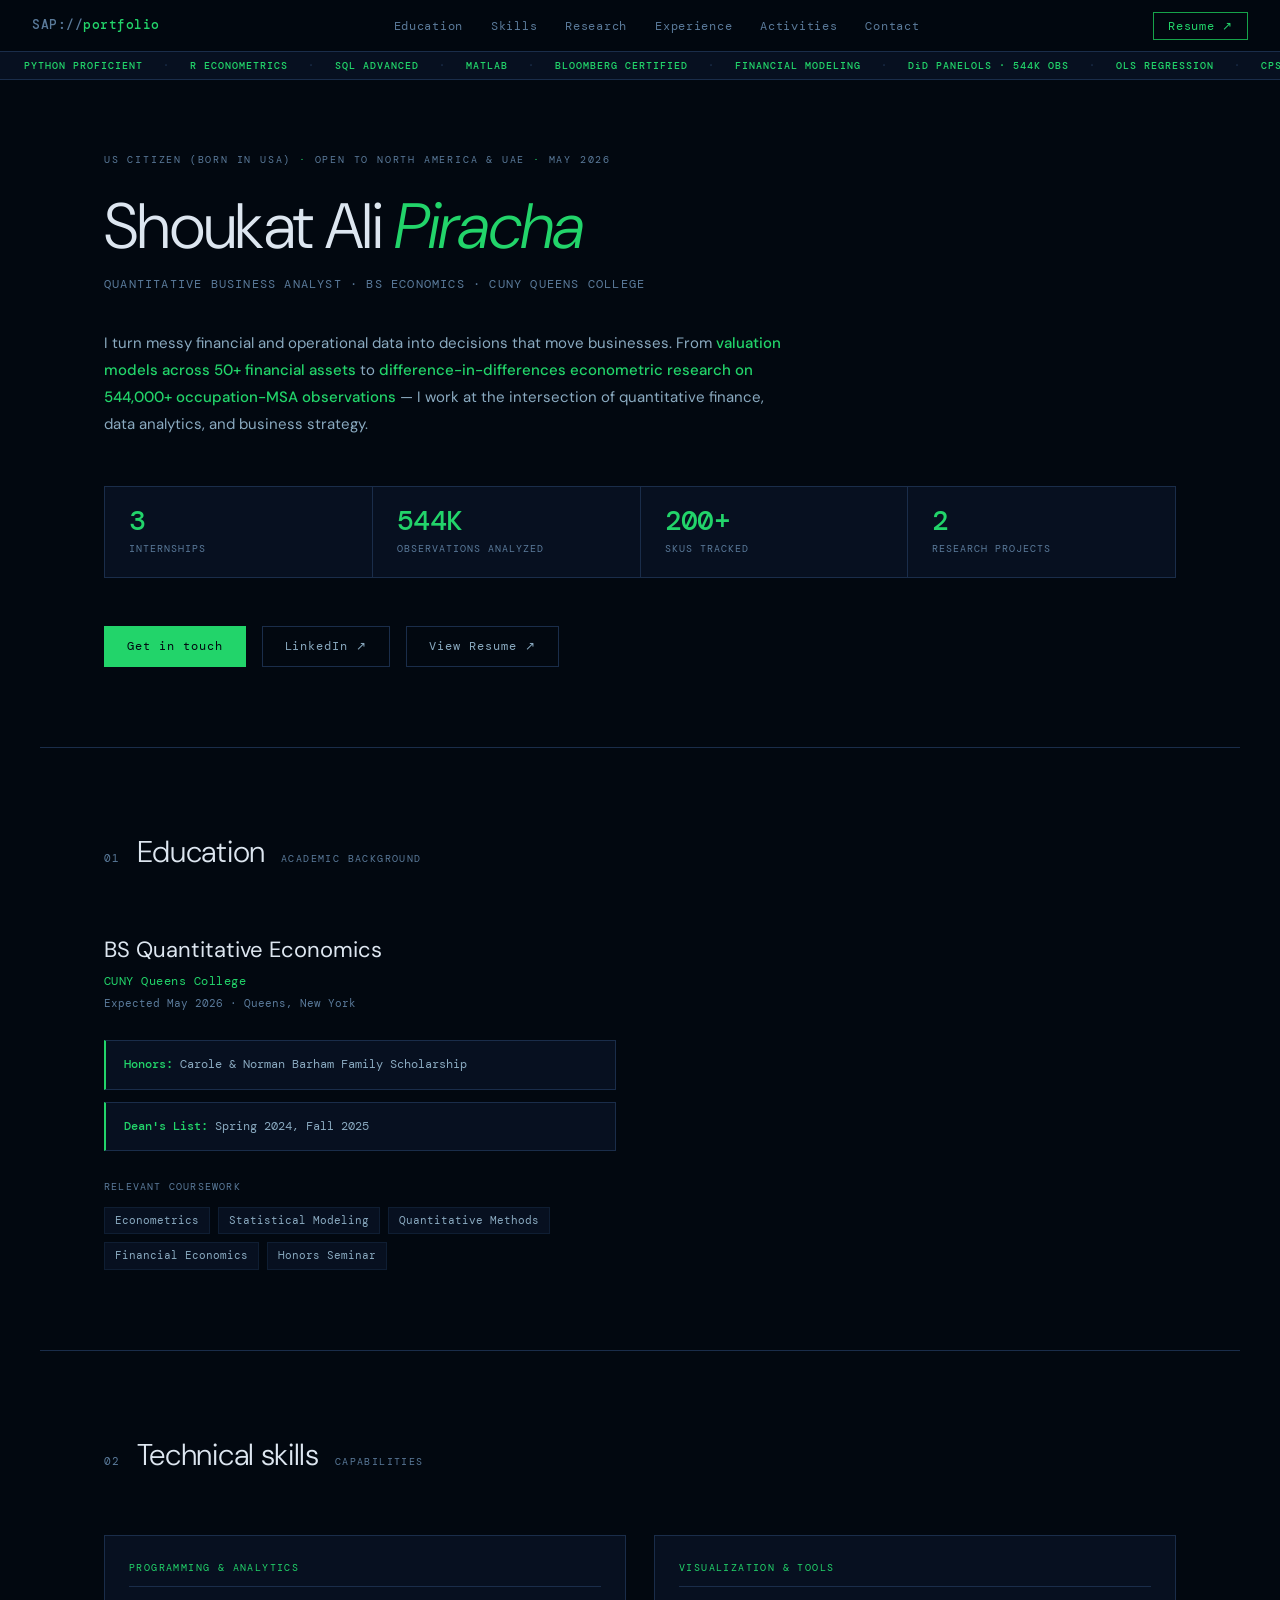
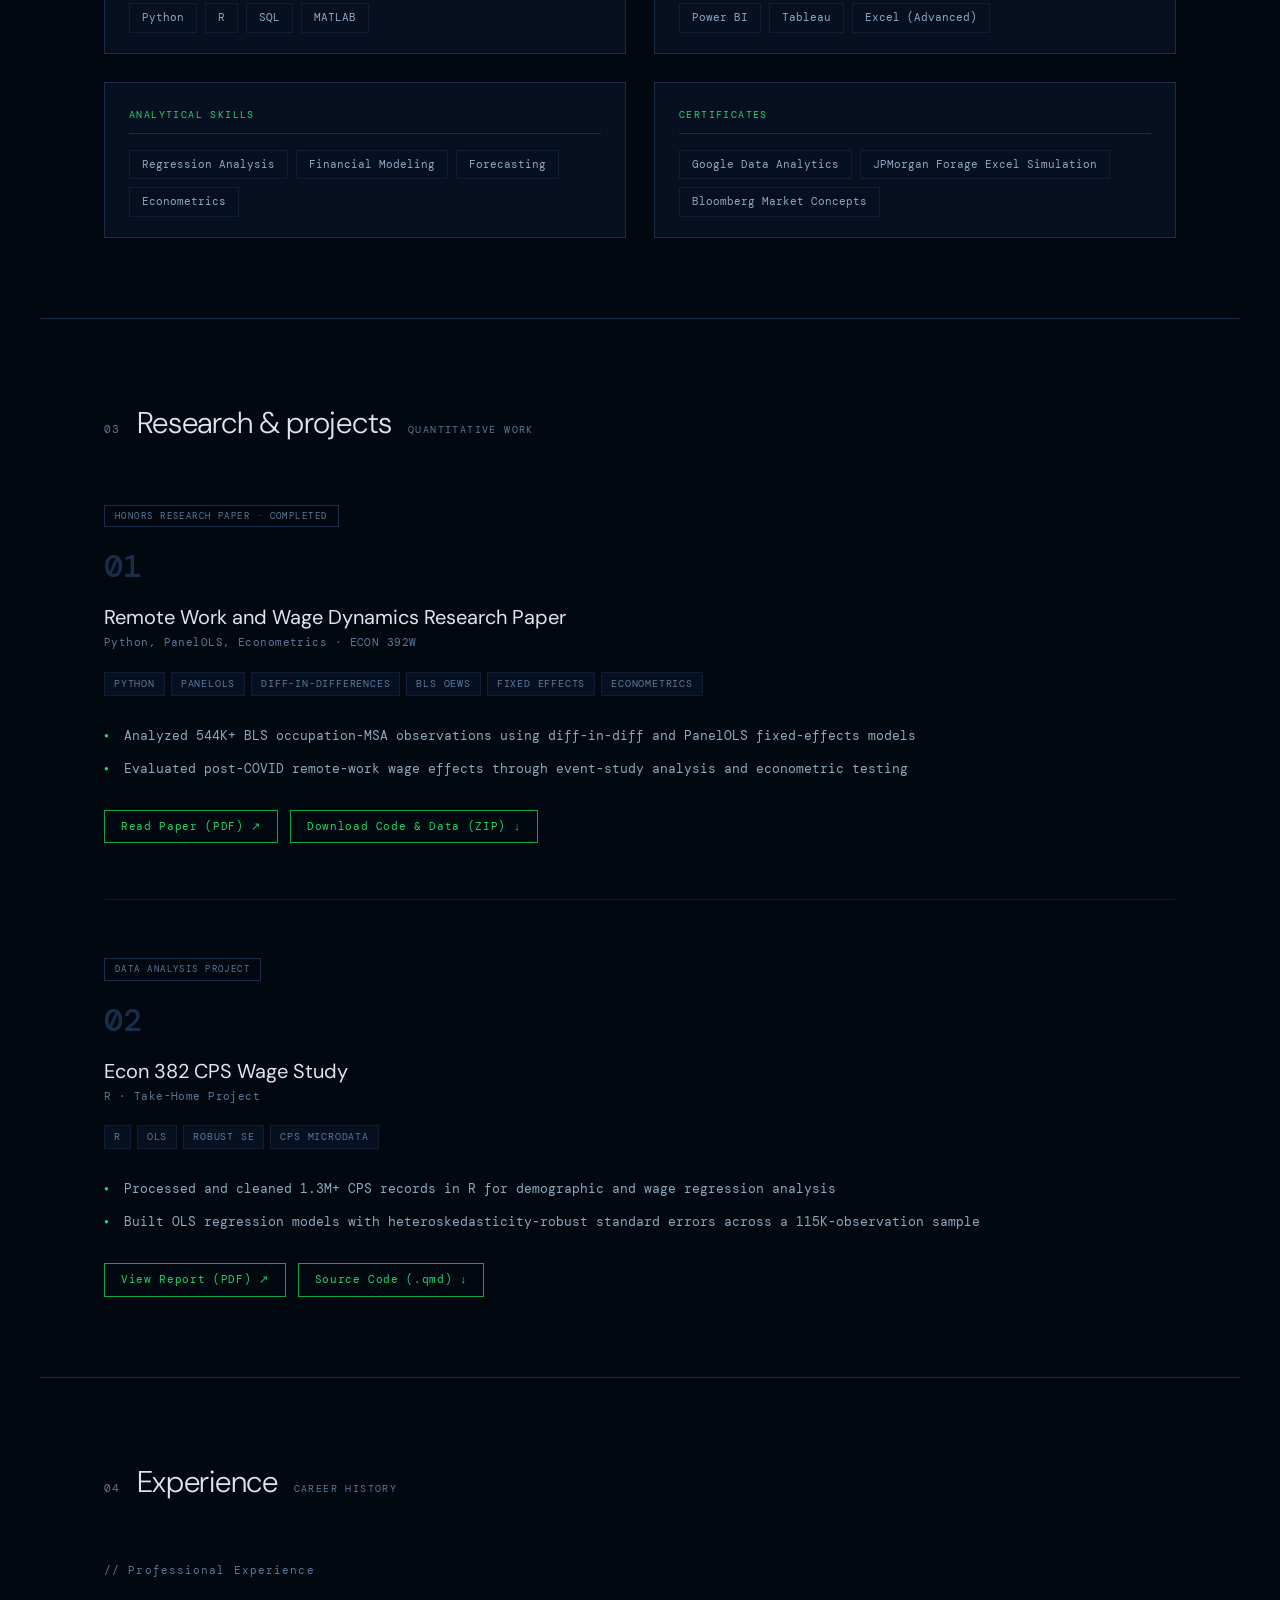
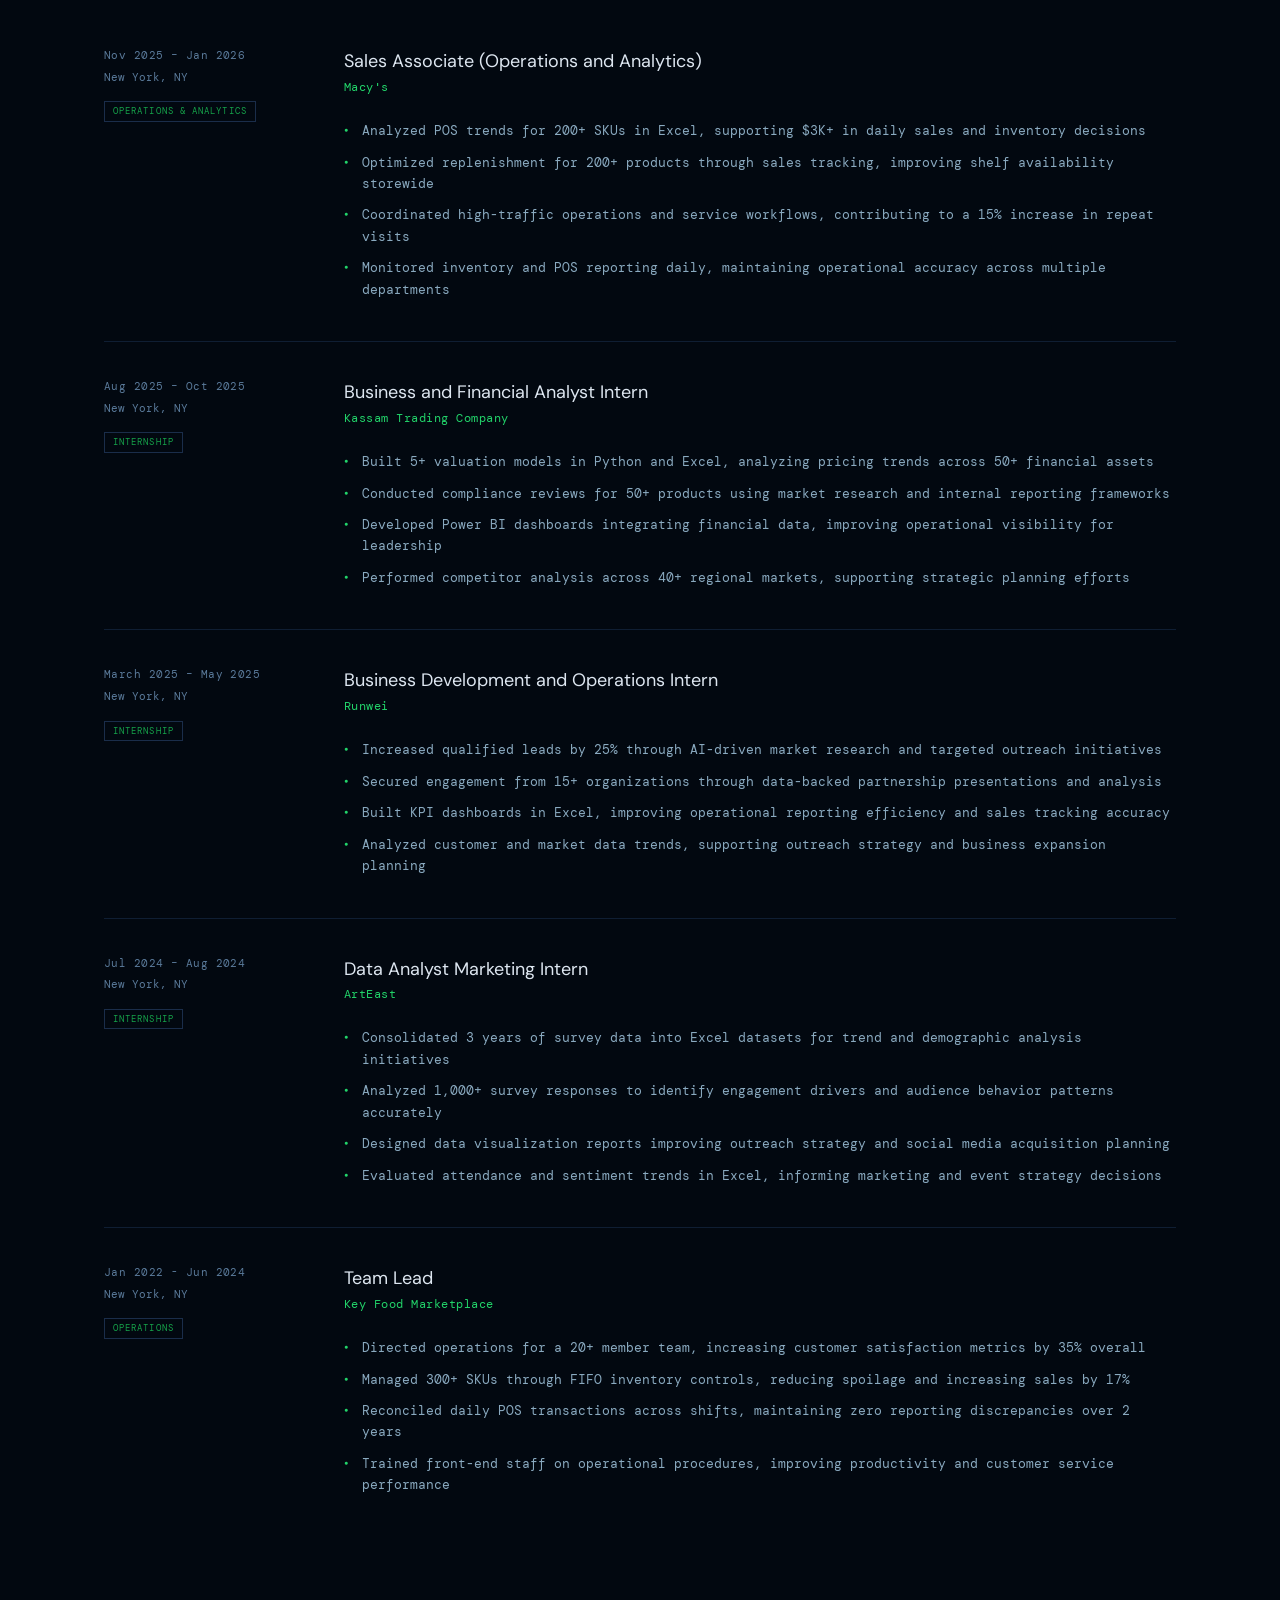
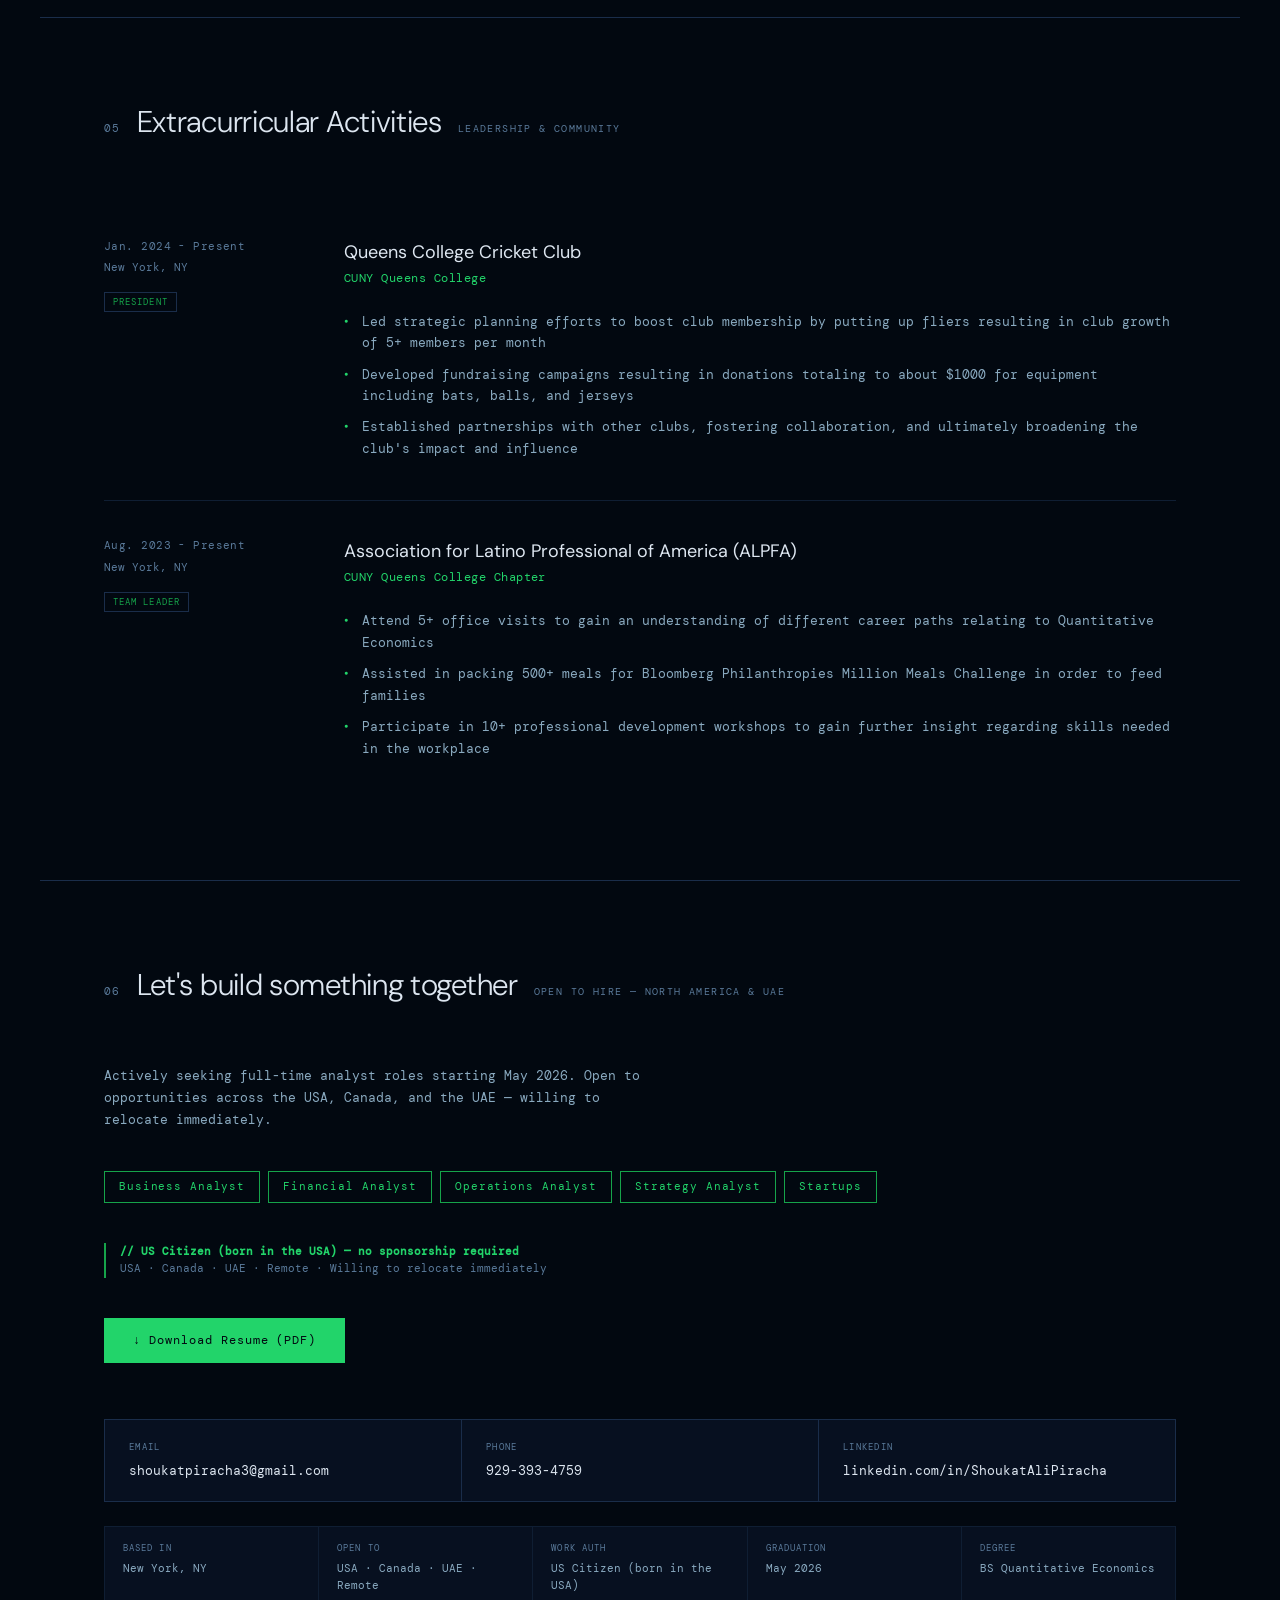
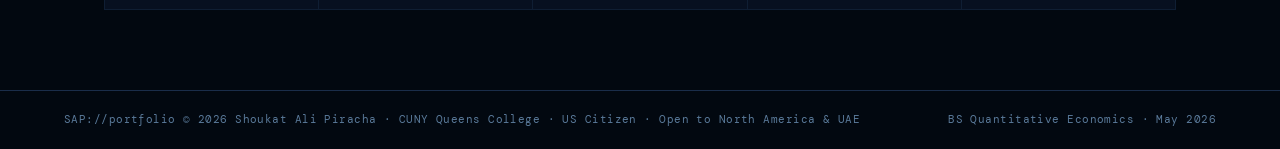
==== commit 84f66fd5: "Rename index (3).html to index.html" ====
--- a/index.html
+++ b/index.html
@@ -241,6 +241,14 @@
       padding-left: 20px; position: relative; line-height: 1.6;
     }
     .research-bullets li::before { content: "●"; position: absolute; left: 0; color: var(--green); font-size: 8px; top: 9px; }
+    .research-links { display: flex; flex-wrap: wrap; gap: 12px; margin-top: 24px; }
+    .research-links a {
+      font-family: var(--mono); font-size: 11px; letter-spacing: .06em;
+      color: var(--green); text-decoration: none;
+      border: 1px solid var(--green-dim); padding: 7px 16px;
+      transition: background .18s;
+    }
+    .research-links a:hover { background: var(--green-glow); }
 
     /* ── EXPERIENCE ────────────────────────── */
     .exp-group-label {
@@ -361,8 +369,8 @@
 <!-- TICKER -->
 <div class="ticker-wrap">
   <div class="ticker-track">
-    <span class="ticker-item">PYTHON PROFICIENT <span class="sep">·</span> R ECONOMETRICS <span class="sep">·</span> SQL ADVANCED <span class="sep">·</span> MATLAB <span class="sep">·</span> BLOOMBERG CERTIFIED <span class="sep">·</span> FINANCIAL MODELING <span class="sep">·</span> DiD MODEL R² ~35% <span class="sep">·</span> OLS REGRESSION <span class="sep">·</span> 65K+ RECORDS <span class="sep">·</span> POWER BI <span class="sep">·</span> REGRESSION ANALYSIS <span class="sep">·</span> FORECASTING <span class="sep">·</span> WORK AUTH US CITIZEN — BORN IN USA <span class="sep">·</span> OPEN TO NORTH AMERICA &amp; UAE <span class="sep">·</span> START DATE MAY 2026</span>
-    <span class="ticker-item">PYTHON PROFICIENT <span class="sep">·</span> R ECONOMETRICS <span class="sep">·</span> SQL ADVANCED <span class="sep">·</span> MATLAB <span class="sep">·</span> BLOOMBERG CERTIFIED <span class="sep">·</span> FINANCIAL MODELING <span class="sep">·</span> DiD MODEL R² ~35% <span class="sep">·</span> OLS REGRESSION <span class="sep">·</span> 65K+ RECORDS <span class="sep">·</span> POWER BI <span class="sep">·</span> REGRESSION ANALYSIS <span class="sep">·</span> FORECASTING <span class="sep">·</span> WORK AUTH US CITIZEN — BORN IN USA <span class="sep">·</span> OPEN TO NORTH AMERICA &amp; UAE <span class="sep">·</span> START DATE MAY 2026</span>
+    <span class="ticker-item">PYTHON PROFICIENT <span class="sep">·</span> R ECONOMETRICS <span class="sep">·</span> SQL ADVANCED <span class="sep">·</span> MATLAB <span class="sep">·</span> BLOOMBERG CERTIFIED <span class="sep">·</span> FINANCIAL MODELING <span class="sep">·</span> DiD PANELOLS · 544K OBS <span class="sep">·</span> OLS REGRESSION <span class="sep">·</span> CPS MICRODATA <span class="sep">·</span> POWER BI <span class="sep">·</span> REGRESSION ANALYSIS <span class="sep">·</span> FORECASTING <span class="sep">·</span> WORK AUTH US CITIZEN — BORN IN USA <span class="sep">·</span> OPEN TO NORTH AMERICA &amp; UAE <span class="sep">·</span> START DATE MAY 2026</span>
+    <span class="ticker-item">PYTHON PROFICIENT <span class="sep">·</span> R ECONOMETRICS <span class="sep">·</span> SQL ADVANCED <span class="sep">·</span> MATLAB <span class="sep">·</span> BLOOMBERG CERTIFIED <span class="sep">·</span> FINANCIAL MODELING <span class="sep">·</span> DiD PANELOLS · 544K OBS <span class="sep">·</span> OLS REGRESSION <span class="sep">·</span> CPS MICRODATA <span class="sep">·</span> POWER BI <span class="sep">·</span> REGRESSION ANALYSIS <span class="sep">·</span> FORECASTING <span class="sep">·</span> WORK AUTH US CITIZEN — BORN IN USA <span class="sep">·</span> OPEN TO NORTH AMERICA &amp; UAE <span class="sep">·</span> START DATE MAY 2026</span>
   </div>
 </div>
 
@@ -383,8 +391,8 @@
       <div class="stat-label">Internships</div>
     </div>
     <div class="stat-cell">
-      <div class="stat-num">65K+</div>
-      <div class="stat-label">Records Analyzed</div>
+      <div class="stat-num">544K</div>
+      <div class="stat-label">Observations Analyzed</div>
     </div>
     <div class="stat-cell">
       <div class="stat-num">200+</div>
@@ -482,10 +490,10 @@
   </div>
 
   <div class="research-item">
-    <div class="research-badge">Honors Research Paper · In Progress</div>
+    <div class="research-badge">Honors Research Paper · Completed</div>
     <div class="research-num">01</div>
     <div class="research-title">Remote Work and Wage Dynamics Research Paper</div>
-    <div class="research-meta">Python, PanelOLS, Econometrics</div>
+    <div class="research-meta">Python, PanelOLS, Econometrics · ECON 392W</div>
     <div class="research-tags">
       <span class="research-tag">Python</span>
       <span class="research-tag">PanelOLS</span>
@@ -498,13 +506,17 @@
       <li>Analyzed 544K+ BLS occupation-MSA observations using diff-in-diff and PanelOLS fixed-effects models</li>
       <li>Evaluated post-COVID remote-work wage effects through event-study analysis and econometric testing</li>
     </ul>
+    <div class="research-links">
+      <a href="ECON392W_Remote_Work_Wage_Dynamics_Piracha.pdf" target="_blank" rel="noopener">Read Paper (PDF) ↗</a>
+      <a href="ECON392W_Piracha_Submission.zip">Download Code &amp; Data (ZIP) ↓</a>
+    </div>
   </div>
 
   <div class="research-item">
     <div class="research-badge">Data Analysis Project</div>
     <div class="research-num">02</div>
     <div class="research-title">Econ 382 CPS Wage Study</div>
-    <div class="research-meta">R</div>
+    <div class="research-meta">R · Take-Home Project</div>
     <div class="research-tags">
       <span class="research-tag">R</span>
       <span class="research-tag">OLS</span>
@@ -512,9 +524,13 @@
       <span class="research-tag">CPS Microdata</span>
     </div>
     <ul class="research-bullets">
-      <li>Processed and cleaned 65K+ CPS records in R for demographic and wage regression analysis</li>
-      <li>Built OLS regression models with robust errors, explaining 30–40% of wage variation outcomes</li>
+      <li>Processed and cleaned 1.3M+ CPS records in R for demographic and wage regression analysis</li>
+      <li>Built OLS regression models with heteroskedasticity-robust standard errors across a 115K-observation sample</li>
     </ul>
+    <div class="research-links">
+      <a href="ECON382_CPS_Wage_Study_Piracha.pdf" target="_blank" rel="noopener">View Report (PDF) ↗</a>
+      <a href="ECON382_CPS_Wage_Study_Piracha.qmd">Source Code (.qmd) ↓</a>
+    </div>
   </div>
 </section>
 
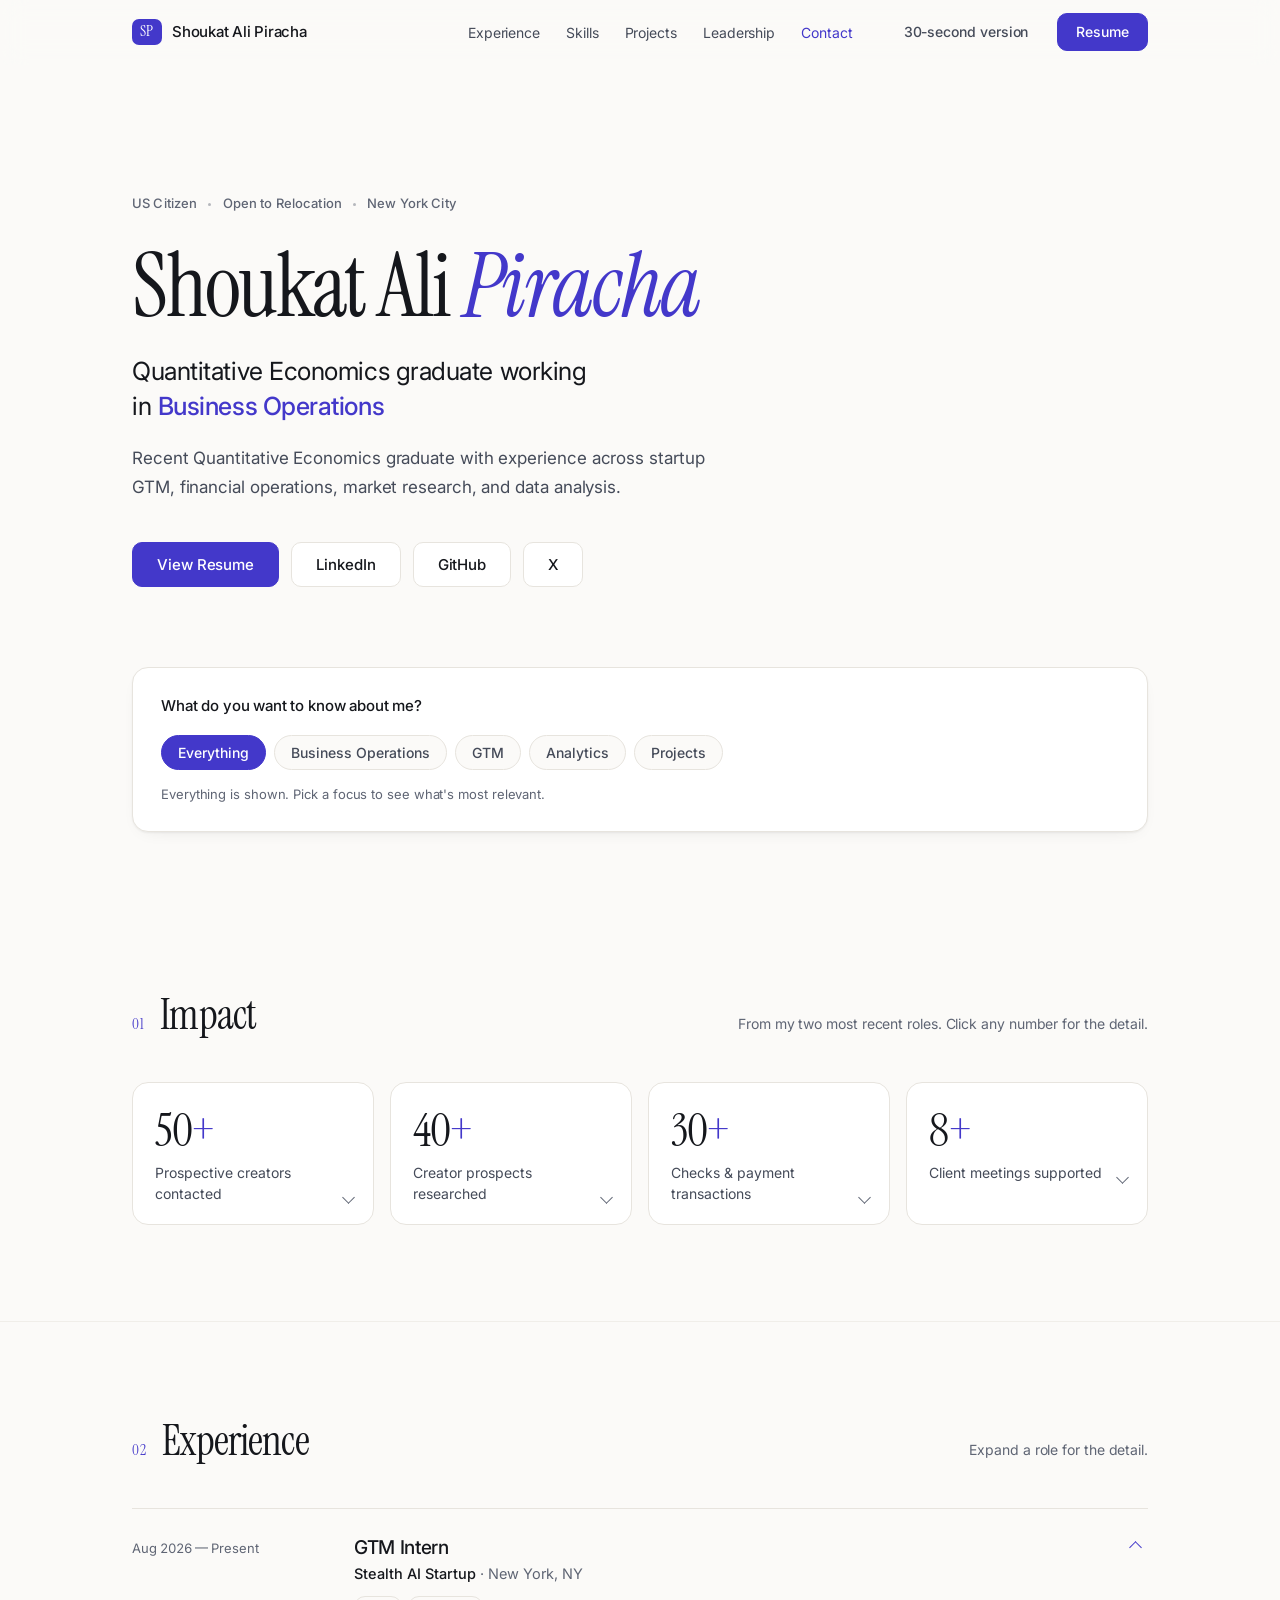
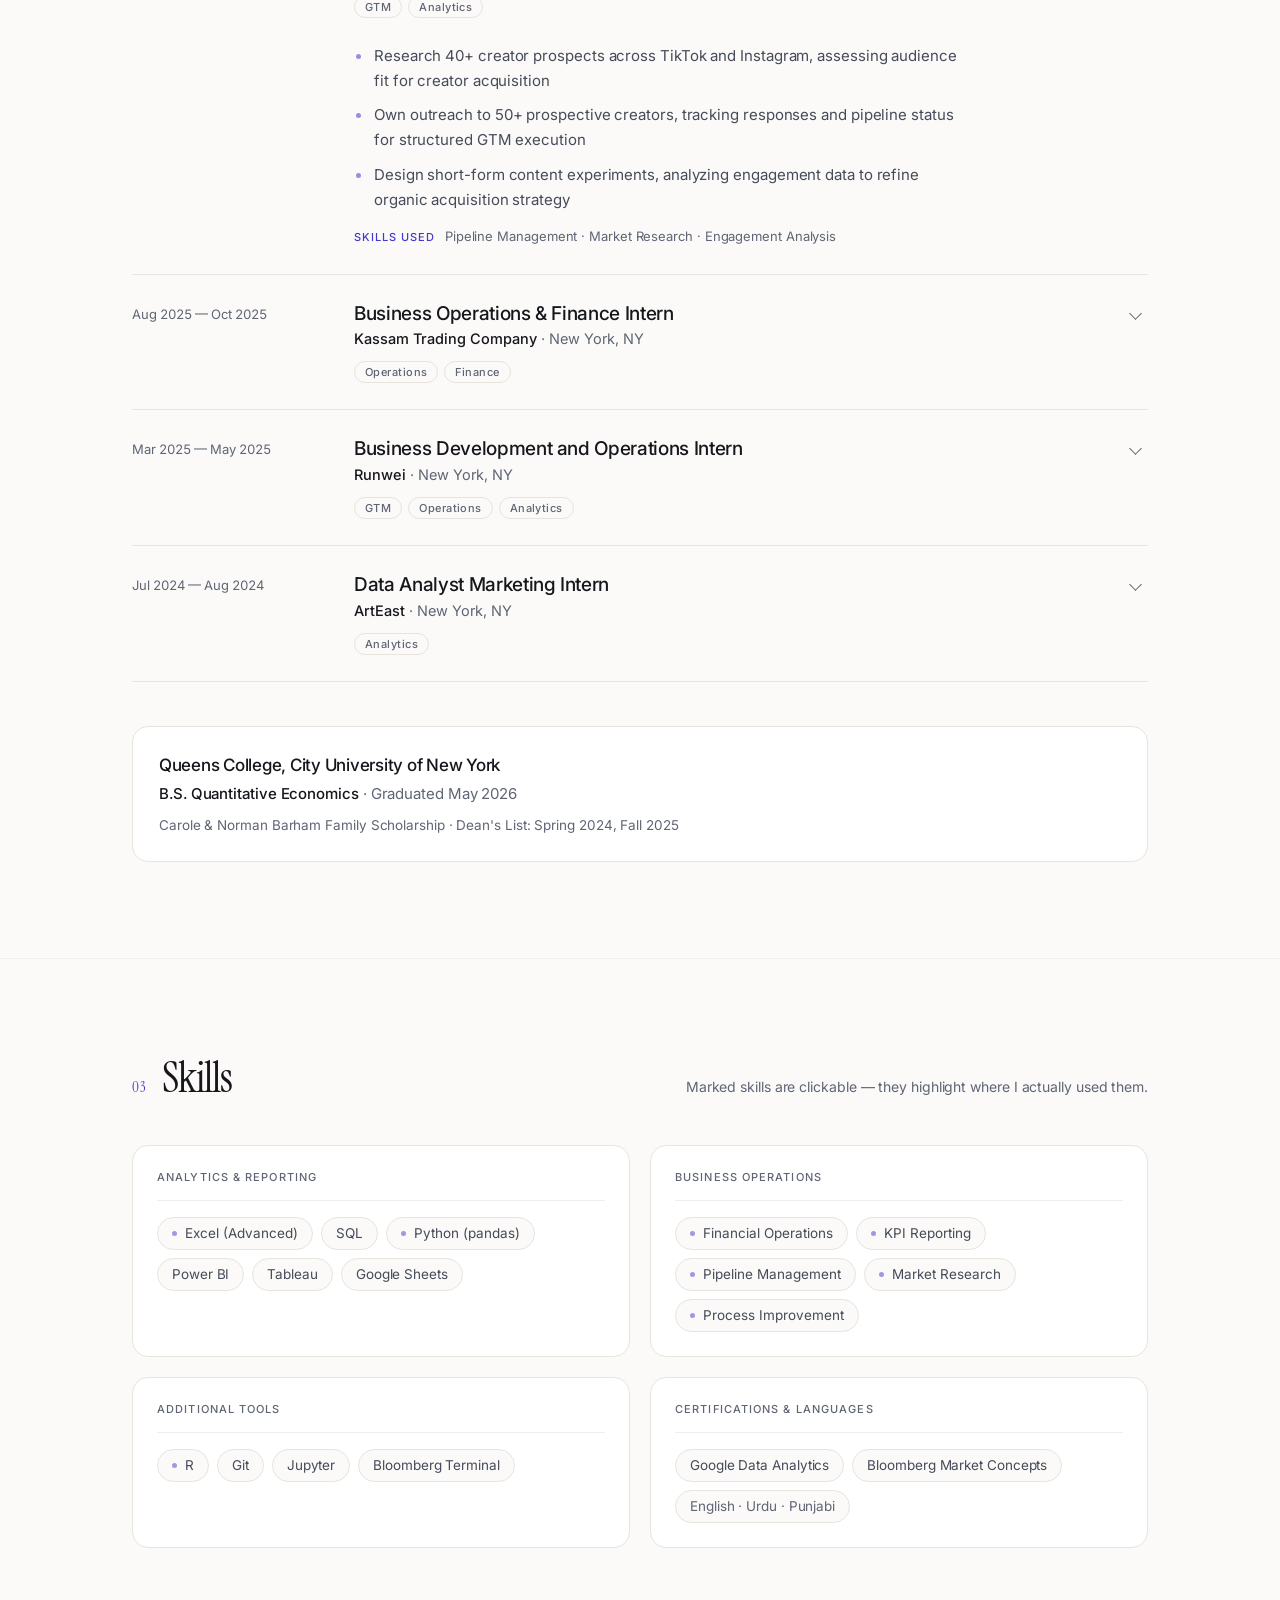
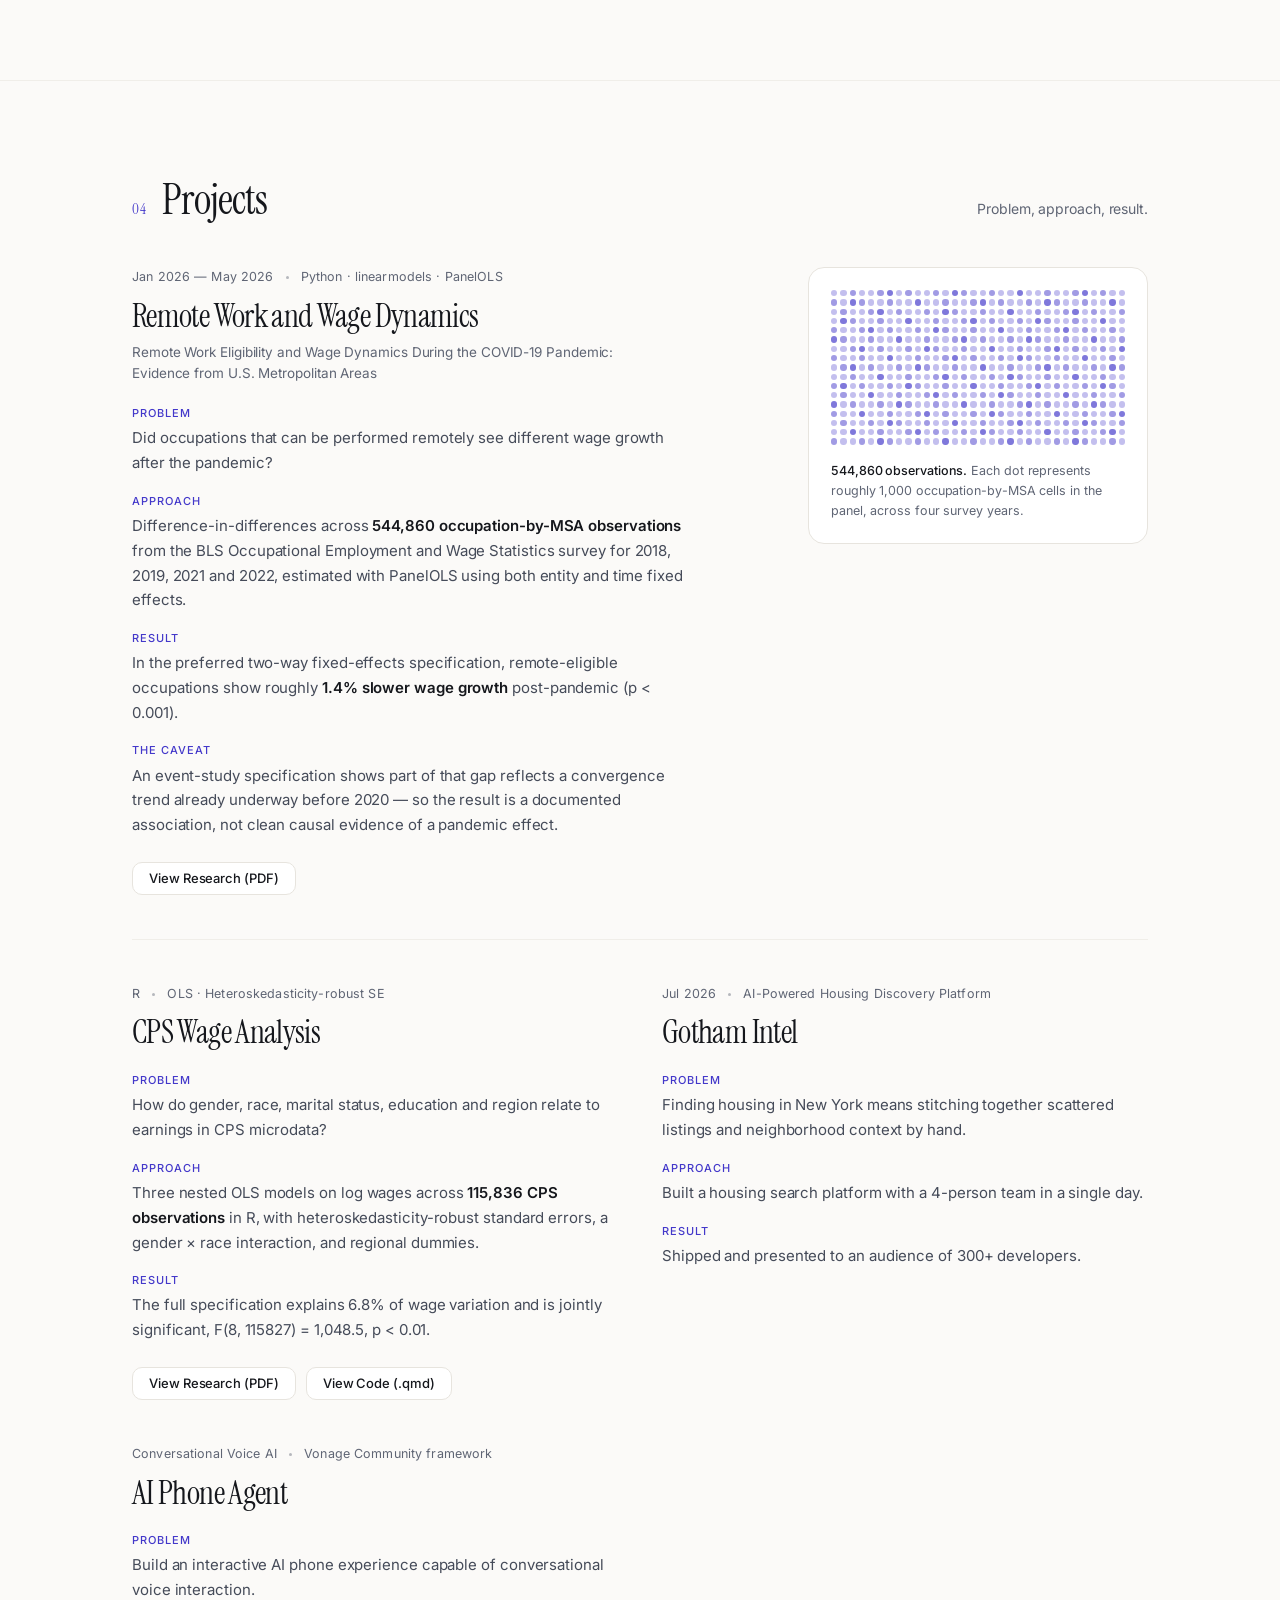
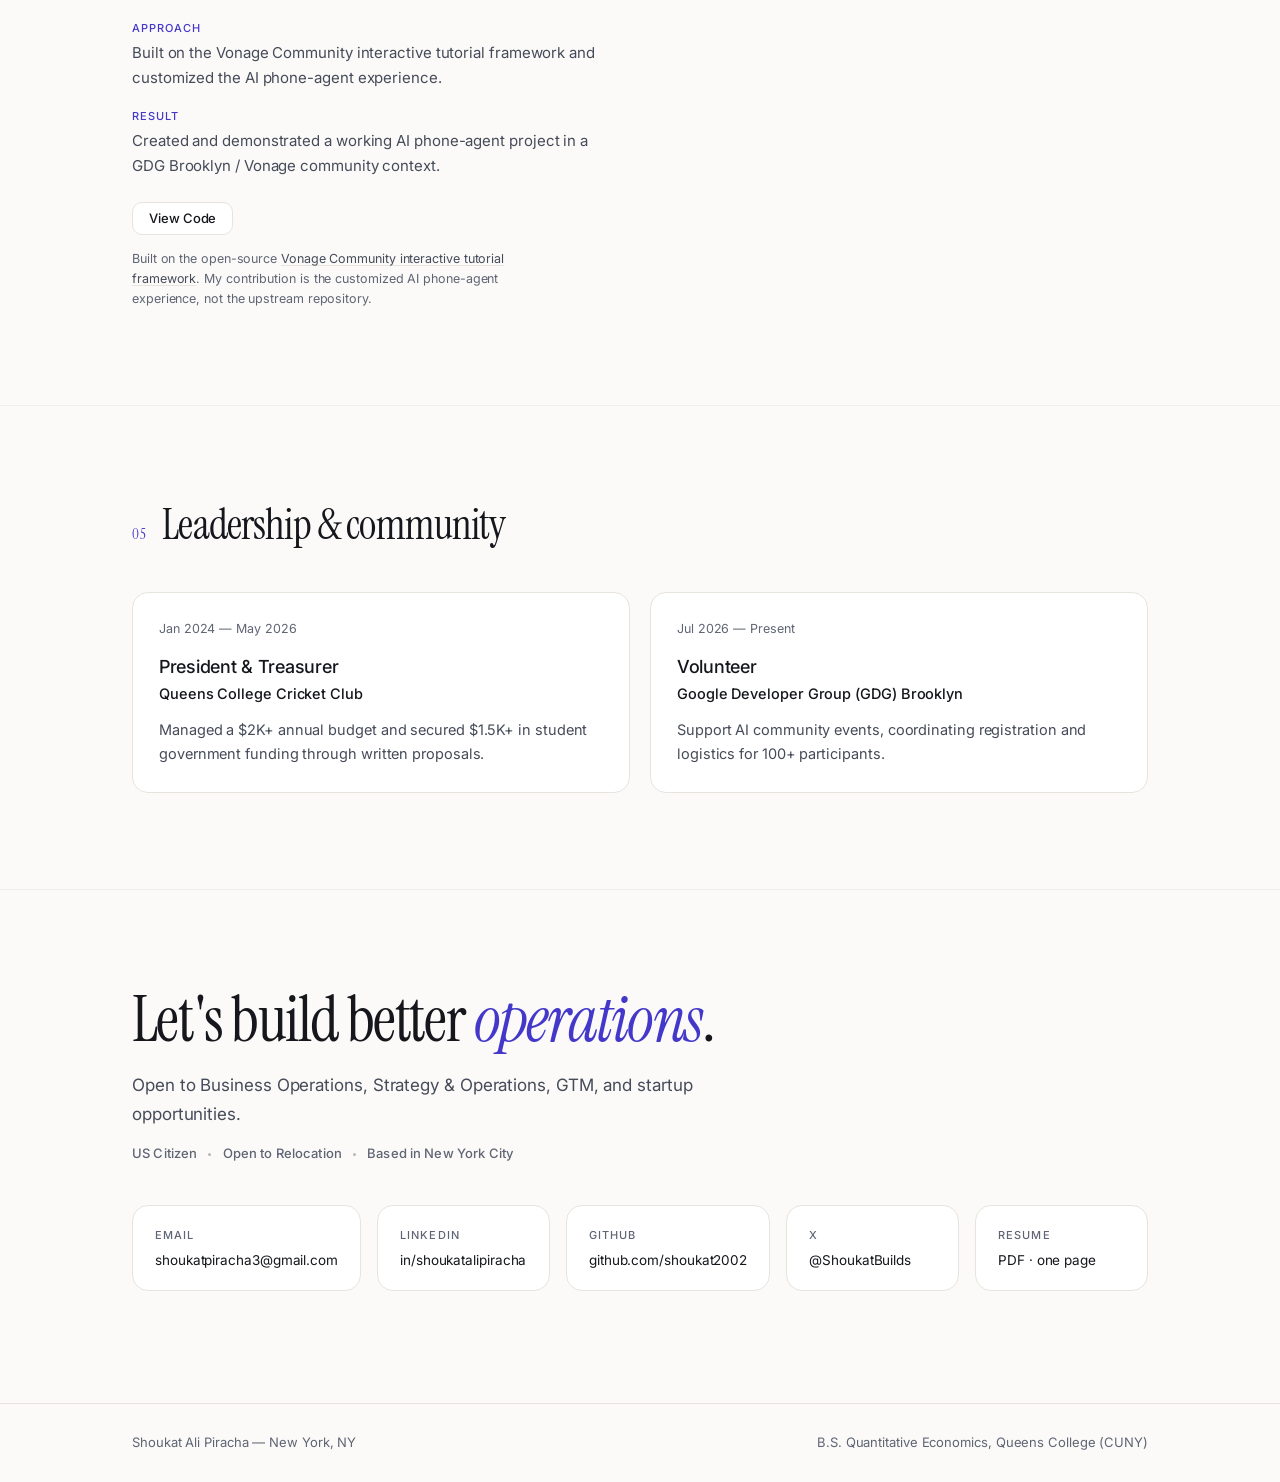
==== commit 78dfc113: "Deploy updated portfolio website" ====
--- a/index.html
+++ b/index.html
@@ -1,754 +1,576 @@
 <!DOCTYPE html>
 <html lang="en">
 <head>
-  <meta charset="UTF-8">
-  <meta name="viewport" content="width=device-width, initial-scale=1.0">
-  <meta name="description" content="Quantitative Business Analyst candidate, May 2026. US Citizen (born in the USA). CUNY Queens College. Python, R, SQL, MATLAB. Open to roles across North America.">
-  <meta property="og:title" content="Shoukat Ali Piracha — Quantitative Business Analyst">
-  <meta property="og:description" content="May 2026 graduate. US Citizen (born in the USA). Python · R · SQL · MATLAB · Bloomberg Terminal. Econometric research · Financial Modeling · Open to North America.">
-  <meta property="og:type" content="website">
-  <title>Shoukat Ali Piracha — Quantitative Business Analyst</title>
-  <link rel="preconnect" href="https://fonts.googleapis.com">
-  <link rel="preconnect" href="https://fonts.gstatic.com" crossorigin>
-  <link href="https://fonts.googleapis.com/css2?family=DM+Mono:ital,wght@0,300;0,400;0,500;1,300;1,400&family=DM+Sans:opsz,wght@9..40,300;9..40,400;9..40,500&display=swap" rel="stylesheet">
-  <style>
-    :root {
-      --bg:          #020810;
-      --surface:     #071020;
-      --surface2:    #0c1a2e;
-      --border:      #1a2d4a;
-      --border2:     #0f1e33;
-      --green:       #22d46a;
-      --green-dim:   #16a34a;
-      --green-glow:  rgba(34,212,106,0.12);
-      --text:        #dde6f0;
-      --text-muted:  #5a7a9a;
-      --text-dim:    #8aaac0;
-      --red:         #f87171;
-      --mono: "DM Mono", "Courier New", monospace;
-      --sans: "DM Sans", sans-serif;
-    }
-    *, *::before, *::after { box-sizing: border-box; margin: 0; padding: 0; }
-    html { scroll-behavior: smooth; }
-    body {
-      background: var(--bg);
-      color: var(--text);
-      font-family: var(--mono);
-      font-size: 14px;
-      line-height: 1.6;
-      -webkit-font-smoothing: antialiased;
-      overflow-x: hidden;
-    }
-
-    /* ── SCROLLBAR ─────────────────────────── */
-    ::-webkit-scrollbar { width: 4px; }
-    ::-webkit-scrollbar-track { background: var(--bg); }
-    ::-webkit-scrollbar-thumb { background: var(--border); border-radius: 2px; }
-
-    /* ── NAV ───────────────────────────────── */
-    nav {
-      position: fixed; top: 0; left: 0; right: 0; z-index: 200;
-      background: rgba(2,8,16,0.96);
-      border-bottom: 1px solid var(--border);
-      backdrop-filter: blur(12px);
-      display: flex; align-items: center;
-      justify-content: space-between;
-      padding: 0 32px; height: 52px;
-    }
-    .nav-logo {
-      font-family: var(--mono); font-weight: 500; font-size: 13px;
-      color: var(--green); letter-spacing: .04em; text-decoration: none;
-    }
-    .nav-logo span { color: var(--text-muted); }
-    .nav-links { display: flex; gap: 28px; list-style: none; }
-    .nav-links a {
-      font-size: 12px; color: var(--text-muted); text-decoration: none;
-      letter-spacing: .06em; transition: color .18s; font-weight: 400;
-    }
-    .nav-links a:hover { color: var(--green); }
-    .nav-resume a {
-      font-size: 12px; color: var(--green); text-decoration: none;
-      border: 1px solid var(--green-dim); padding: 5px 14px;
-      letter-spacing: .06em; transition: background .18s;
-    }
-    .nav-resume a:hover { background: var(--green-glow); }
-
-    /* ── TICKER ────────────────────────────── */
-    .ticker-wrap {
-      position: fixed; top: 52px; left: 0; right: 0; z-index: 190;
-      background: var(--surface); border-bottom: 1px solid var(--border);
-      overflow: hidden; height: 28px; display: flex; align-items: center;
-    }
-    .ticker-track {
-      display: flex; gap: 0; white-space: nowrap;
-      animation: ticker 60s linear infinite;
-    }
-    .ticker-track:hover { animation-play-state: paused; }
-    @keyframes ticker { from { transform: translateX(0); } to { transform: translateX(-50%); } }
-    .ticker-item {
-      display: inline-flex; align-items: center; gap: 20px;
-      padding: 0 24px; font-size: 10px; letter-spacing: .1em;
-      color: var(--green); font-weight: 500;
-    }
-    .ticker-item .sep { color: var(--border); }
-
-    /* ── MAIN ──────────────────────────────── */
-    main { padding-top: 80px; }
-
-    /* ── HERO ──────────────────────────────── */
-    .hero {
-      padding: 72px 64px 80px;
-      border-bottom: 1px solid var(--border);
-      max-width: 1200px; margin: 0 auto;
-    }
-    .hero-label {
-      font-size: 10px; letter-spacing: .18em; color: var(--text-muted);
-      margin-bottom: 24px; text-transform: uppercase;
-    }
-    .hero-label span { color: var(--green); }
-    .hero-name {
-      font-family: var(--sans); font-size: clamp(40px, 5vw, 64px);
-      font-weight: 300; line-height: 1.08; letter-spacing: -.01em;
-      color: var(--text); margin-bottom: 14px;
-    }
-    .hero-name em { font-style: italic; color: var(--green); }
-    .hero-sub {
-      font-size: 12px; letter-spacing: .1em; color: var(--text-muted);
-      margin-bottom: 36px; text-transform: uppercase;
-    }
-    .hero-desc {
-      font-family: var(--sans); font-size: 15px; line-height: 1.8;
-      color: var(--text-dim); max-width: 680px; margin-bottom: 48px;
-    }
-    .hero-desc strong { color: var(--green); font-weight: 500; }
-
-    /* STATS */
-    .stats-grid {
-      display: grid; grid-template-columns: repeat(4, 1fr);
-      gap: 1px; background: var(--border);
-      border: 1px solid var(--border); margin-bottom: 48px;
-    }
-    .stat-cell {
-      background: var(--surface); padding: 20px 24px;
-    }
-    .stat-num {
-      font-family: var(--mono); font-size: 28px; font-weight: 500;
-      color: var(--green); line-height: 1; margin-bottom: 6px;
-      letter-spacing: -.02em;
-    }
-    .stat-label { font-size: 10px; color: var(--text-muted); letter-spacing: .1em; text-transform: uppercase; }
-
-    /* CTA BUTTONS */
-    .hero-ctas { display: flex; gap: 16px; flex-wrap: wrap; }
-    .btn {
-      font-family: var(--mono); font-size: 12px; letter-spacing: .08em;
-      padding: 10px 22px; text-decoration: none; cursor: pointer;
-      transition: all .18s; border: 1px solid; display: inline-block;
-    }
-    .btn-primary { color: var(--bg); background: var(--green); border-color: var(--green); }
-    .btn-primary:hover { background: transparent; color: var(--green); }
-    .btn-ghost { color: var(--text-dim); background: transparent; border-color: var(--border); }
-    .btn-ghost:hover { border-color: var(--green); color: var(--green); }
-
-    /* ── SECTIONS ──────────────────────────── */
-    section {
-      max-width: 1200px; margin: 0 auto;
-      padding: 80px 64px; border-bottom: 1px solid var(--border);
-    }
-    section:last-of-type { border-bottom: none; }
-
-    .section-header {
-      display: flex; align-items: baseline; gap: 16px; margin-bottom: 56px;
-    }
-    .section-num { font-size: 11px; color: var(--text-muted); letter-spacing: .12em; }
-    .section-title {
-      font-family: var(--sans); font-size: clamp(22px, 3vw, 30px);
-      font-weight: 300; color: var(--text); letter-spacing: -.01em;
-    }
-    .section-label {
-      font-size: 10px; letter-spacing: .14em; color: var(--text-muted);
-      text-transform: uppercase; margin-bottom: 8px;
-    }
-
-    /* ── EDUCATION ─────────────────────────── */
-    .edu-grid { display: grid; grid-template-columns: 1fr 1fr; gap: 48px; }
-    .edu-main {}
-    .edu-degree {
-      font-family: var(--sans); font-size: 22px; font-weight: 400;
-      color: var(--text); margin-bottom: 4px;
-    }
-    .edu-school { font-size: 12px; color: var(--green); margin-bottom: 4px; letter-spacing: .04em; }
-    .edu-meta { font-size: 11px; color: var(--text-muted); margin-bottom: 28px; }
-    .edu-honors {
-      background: var(--surface); border: 1px solid var(--border);
-      border-left: 2px solid var(--green); padding: 14px 18px;
-      font-size: 12px; color: var(--text-dim); margin-bottom: 12px;
-    }
-    .edu-honors strong { color: var(--green); font-weight: 500; }
-    .coursework-label { font-size: 10px; letter-spacing: .12em; color: var(--text-muted); text-transform: uppercase; margin-bottom: 12px; margin-top: 28px; }
-    .course-tags { display: flex; flex-wrap: wrap; gap: 8px; }
-    .course-tag {
-      font-size: 11px; color: var(--text-dim); border: 1px solid var(--border2);
-      padding: 4px 10px; background: var(--surface);
-    }
-
-    /* ── SKILLS ────────────────────────────── */
-    .skills-grid { display: grid; grid-template-columns: repeat(2, 1fr); gap: 28px; }
-    .skill-block {
-      background: var(--surface); border: 1px solid var(--border);
-      padding: 24px 24px 20px;
-    }
-    .skill-block-title {
-      font-size: 10px; letter-spacing: .14em; color: var(--green);
-      text-transform: uppercase; margin-bottom: 16px; padding-bottom: 10px;
-      border-bottom: 1px solid var(--border);
-    }
-    .skill-tags { display: flex; flex-wrap: wrap; gap: 8px; }
-    .skill-tag {
-      font-size: 11px; color: var(--text-dim);
-      border: 1px solid var(--border2); padding: 5px 12px;
-      transition: all .18s;
-    }
-    .skill-tag:hover { border-color: var(--green-dim); color: var(--green); }
-
-    /* ── RESEARCH ──────────────────────────── */
-    .research-item {
-      margin-bottom: 56px; padding-bottom: 56px;
-      border-bottom: 1px solid var(--border2);
-    }
-    .research-item:last-child { border-bottom: none; margin-bottom: 0; padding-bottom: 0; }
-    .research-badge {
-      font-size: 9px; letter-spacing: .16em; text-transform: uppercase;
-      color: var(--text-muted); border: 1px solid var(--border);
-      padding: 3px 10px; display: inline-block; margin-bottom: 14px;
-    }
-    .research-num { font-size: 32px; color: var(--border); font-weight: 500; margin-bottom: 12px; }
-    .research-title {
-      font-family: var(--sans); font-size: 20px; font-weight: 400;
-      color: var(--text); margin-bottom: 4px; line-height: 1.3;
-    }
-    .research-meta { font-size: 11px; color: var(--text-muted); margin-bottom: 20px; letter-spacing: .04em; }
-    .research-desc { font-size: 13px; line-height: 1.8; color: var(--text-dim); max-width: 700px; margin-bottom: 20px; }
-    .research-tags { display: flex; flex-wrap: wrap; gap: 6px; margin-bottom: 24px; }
-    .research-tag {
-      font-size: 10px; letter-spacing: .08em; text-transform: uppercase;
-      color: var(--text-muted); background: var(--surface);
-      border: 1px solid var(--border2); padding: 3px 9px;
-    }
-    .research-bullets { list-style: none; }
-    .research-bullets li {
-      font-size: 13px; color: var(--text-dim); padding: 6px 0;
-      padding-left: 20px; position: relative; line-height: 1.6;
-    }
-    .research-bullets li::before { content: "●"; position: absolute; left: 0; color: var(--green); font-size: 8px; top: 9px; }
-    .research-links { display: flex; flex-wrap: wrap; gap: 12px; margin-top: 24px; }
-    .research-links a {
-      font-family: var(--mono); font-size: 11px; letter-spacing: .06em;
-      color: var(--green); text-decoration: none;
-      border: 1px solid var(--green-dim); padding: 7px 16px;
-      transition: background .18s;
-    }
-    .research-links a:hover { background: var(--green-glow); }
-
-    /* ── EXPERIENCE ────────────────────────── */
-    .exp-group-label {
-      font-size: 11px; letter-spacing: .1em; color: var(--text-muted);
-      margin-bottom: 32px; margin-top: 48px;
-    }
-    .exp-group-label:first-of-type { margin-top: 0; }
-    .exp-item {
-      padding: 36px 0; border-bottom: 1px solid var(--border2);
-      display: grid; grid-template-columns: 200px 1fr; gap: 40px;
-    }
-    .exp-item:last-child { border-bottom: none; }
-    .exp-left { }
-    .exp-date { font-size: 11px; color: var(--text-muted); margin-bottom: 4px; letter-spacing: .04em; }
-    .exp-loc { font-size: 11px; color: var(--text-muted); margin-bottom: 12px; }
-    .exp-badge-small {
-      font-size: 9px; letter-spacing: .12em; text-transform: uppercase;
-      color: var(--green-dim); border: 1px solid var(--border);
-      padding: 2px 8px; display: inline-block;
-    }
-    .exp-right { }
-    .exp-title {
-      font-family: var(--sans); font-size: 18px; font-weight: 400;
-      color: var(--text); margin-bottom: 2px;
-    }
-    .exp-co { font-size: 12px; color: var(--green); margin-bottom: 18px; letter-spacing: .04em; }
-    .exp-bullets { list-style: none; }
-    .exp-bullets li {
-      font-size: 13px; color: var(--text-dim); padding: 5px 0;
-      padding-left: 18px; position: relative; line-height: 1.65;
-    }
-    .exp-bullets li::before { content: "●"; position: absolute; left: 0; color: var(--green); font-size: 7px; top: 9px; }
-
-    /* ── CONTACT ───────────────────────────── */
-    .contact-header {
-      font-family: var(--sans); font-size: clamp(28px, 4vw, 44px);
-      font-weight: 300; color: var(--text); line-height: 1.15;
-      margin-bottom: 16px; letter-spacing: -.01em;
-    }
-    .contact-header em { font-style: italic; color: var(--green); }
-    .contact-sub { font-size: 13px; color: var(--text-dim); max-width: 560px; margin-bottom: 40px; line-height: 1.7; }
-    .role-tags { display: flex; flex-wrap: wrap; gap: 8px; margin-bottom: 40px; }
-    .role-tag {
-      font-size: 11px; letter-spacing: .08em; color: var(--green);
-      border: 1px solid var(--green-dim); padding: 6px 14px;
-    }
-    .contact-note {
-      font-size: 11px; color: var(--text-muted); margin-bottom: 40px;
-      border-left: 2px solid var(--green-dim); padding-left: 14px;
-    }
-    .contact-note strong { color: var(--green); }
-    .resume-cta {
-      display: inline-block; font-size: 12px; color: var(--bg);
-      background: var(--green); border: 1px solid var(--green);
-      padding: 12px 28px; text-decoration: none; letter-spacing: .08em;
-      margin-bottom: 56px; transition: all .18s;
-    }
-    .resume-cta:hover { background: transparent; color: var(--green); }
-    .contact-grid {
-      display: grid; grid-template-columns: repeat(3, 1fr);
-      gap: 1px; background: var(--border); border: 1px solid var(--border);
-      margin-bottom: 24px;
-    }
-    .contact-cell { background: var(--surface); padding: 20px 24px; }
-    .contact-cell-label { font-size: 9px; letter-spacing: .14em; text-transform: uppercase; color: var(--text-muted); margin-bottom: 6px; }
-    .contact-cell-val { font-size: 13px; color: var(--text); }
-    .contact-cell-val a { color: var(--text); text-decoration: none; transition: color .18s; }
-    .contact-cell-val a:hover { color: var(--green); }
-    .contact-meta-grid {
-      display: grid; grid-template-columns: repeat(5, 1fr);
-      gap: 1px; background: var(--border2); border: 1px solid var(--border2);
-    }
-    .contact-meta-cell { background: var(--surface); padding: 14px 18px; }
-    .contact-meta-label { font-size: 9px; letter-spacing: .12em; text-transform: uppercase; color: var(--text-muted); margin-bottom: 4px; }
-    .contact-meta-val { font-size: 11px; color: var(--text-dim); }
-
-    /* ── FOOTER ────────────────────────────── */
-    footer {
-      border-top: 1px solid var(--border);
-      padding: 20px 64px;
-      display: flex; justify-content: space-between; align-items: center;
-      font-size: 11px; color: var(--text-muted); letter-spacing: .04em;
-    }
-    footer a { color: var(--text-muted); text-decoration: none; transition: color .18s; }
-    footer a:hover { color: var(--green); }
-
-    /* ── RESPONSIVE ────────────────────────── */
-    @media (max-width: 900px) {
-      nav { padding: 0 20px; }
-      .nav-links { gap: 16px; display: none; }
-      .hero, section { padding: 48px 24px; }
-      .stats-grid { grid-template-columns: repeat(2, 1fr); }
-      .edu-grid { grid-template-columns: 1fr; }
-      .skills-grid { grid-template-columns: 1fr; }
-      .exp-item { grid-template-columns: 1fr; gap: 8px; }
-      .contact-grid { grid-template-columns: 1fr; }
-      .contact-meta-grid { grid-template-columns: repeat(2, 1fr); }
-      footer { flex-direction: column; gap: 8px; padding: 20px 24px; text-align: center; }
-    }
-  </style>
+<meta charset="UTF-8">
+<meta name="viewport" content="width=device-width, initial-scale=1">
+
+<title>Shoukat Ali Piracha — Business Operations, GTM &amp; Analytics</title>
+<meta name="description" content="Quantitative Economics graduate (Queens College, CUNY) with experience across business operations, startup GTM, financial operations, and analytics. Excel, SQL, Python, Power BI. Based in New York City.">
+<link rel="canonical" href="https://shoukat2002.github.io/">
+
+<meta property="og:title" content="Shoukat Ali Piracha — Business Operations, GTM &amp; Analytics">
+<meta property="og:description" content="Quantitative Economics graduate with experience across startup GTM, financial operations, market research, and data analysis. Based in New York City.">
+<meta property="og:url" content="https://shoukat2002.github.io/">
+<meta property="og:type" content="website">
+<meta property="og:image" content="https://shoukat2002.github.io/og-image.png">
+<meta property="og:image:width" content="1200">
+<meta property="og:image:height" content="630">
+<meta name="twitter:card" content="summary_large_image">
+<meta name="twitter:title" content="Shoukat Ali Piracha — Business Operations, GTM &amp; Analytics">
+<meta name="twitter:description" content="Quantitative Economics graduate with experience across startup GTM, financial operations, market research, and data analysis.">
+<meta name="twitter:image" content="https://shoukat2002.github.io/og-image.png">
+
+<link rel="icon" href="data:image/svg+xml,<svg xmlns='http://www.w3.org/2000/svg' viewBox='0 0 100 100'><rect width='100' height='100' rx='22' fill='%234338CA'/><text x='50' y='66' font-size='42' font-family='Georgia,serif' fill='white' text-anchor='middle'>SP</text></svg>">
+
+<link rel="preconnect" href="https://fonts.googleapis.com">
+<link rel="preconnect" href="https://fonts.gstatic.com" crossorigin>
+<link href="https://fonts.googleapis.com/css2?family=Inter:wght@400;500;600&family=Instrument+Serif:ital@0;1&display=swap" rel="stylesheet">
+<link rel="stylesheet" href="styles.css">
+<script>document.documentElement.classList.add('js');</script>
+
+<script type="application/ld+json">
+{
+  "@context": "https://schema.org",
+  "@type": "Person",
+  "name": "Shoukat Ali Piracha",
+  "url": "https://shoukat2002.github.io/",
+  "email": "mailto:shoukatpiracha3@gmail.com",
+  "telephone": "+1-929-393-4759",
+  "jobTitle": "Business Operations",
+  "description": "Quantitative Economics graduate with experience across business operations, startup GTM, financial operations, and analytics.",
+  "address": { "@type": "PostalPlace", "addressLocality": "New York", "addressRegion": "NY", "addressCountry": "US" },
+  "alumniOf": { "@type": "CollegeOrUniversity", "name": "Queens College, City University of New York (CUNY)" },
+  "knowsLanguage": ["English", "Urdu", "Punjabi"],
+  "knowsAbout": ["Business Operations", "Go-To-Market", "Financial Operations", "KPI Reporting", "Market Research", "Data Analysis", "Econometrics"],
+  "sameAs": [
+    "https://www.linkedin.com/in/shoukatalipiracha",
+    "https://github.com/shoukat2002",
+    "https://x.com/ShoukatBuilds"
+  ]
+}
+</script>
 </head>
 <body>
 
-<!-- NAV -->
-<nav>
-  <a class="nav-logo" href="#"><span>SAP://</span>portfolio</a>
-  <ul class="nav-links">
-    <li><a href="#education">Education</a></li>
-    <li><a href="#skills">Skills</a></li>
-    <li><a href="#research">Research</a></li>
-    <li><a href="#experience">Experience</a></li>
-    <li><a href="#activities">Activities</a></li>
-    <li><a href="#contact">Contact</a></li>
-  </ul>
-  <div class="nav-resume"><a href="Shoukat_Ali_Piracha_Resume.pdf" target="_blank">Resume ↗</a></div>
-</nav>
-
-<!-- TICKER -->
-<div class="ticker-wrap">
-  <div class="ticker-track">
-    <span class="ticker-item">PYTHON PROFICIENT <span class="sep">·</span> R ECONOMETRICS <span class="sep">·</span> SQL ADVANCED <span class="sep">·</span> MATLAB <span class="sep">·</span> BLOOMBERG CERTIFIED <span class="sep">·</span> FINANCIAL MODELING <span class="sep">·</span> DiD PANELOLS · 544K OBS <span class="sep">·</span> OLS REGRESSION <span class="sep">·</span> CPS MICRODATA <span class="sep">·</span> POWER BI <span class="sep">·</span> REGRESSION ANALYSIS <span class="sep">·</span> FORECASTING <span class="sep">·</span> WORK AUTH US CITIZEN — BORN IN USA <span class="sep">·</span> OPEN TO NORTH AMERICA &amp; UAE <span class="sep">·</span> START DATE MAY 2026</span>
-    <span class="ticker-item">PYTHON PROFICIENT <span class="sep">·</span> R ECONOMETRICS <span class="sep">·</span> SQL ADVANCED <span class="sep">·</span> MATLAB <span class="sep">·</span> BLOOMBERG CERTIFIED <span class="sep">·</span> FINANCIAL MODELING <span class="sep">·</span> DiD PANELOLS · 544K OBS <span class="sep">·</span> OLS REGRESSION <span class="sep">·</span> CPS MICRODATA <span class="sep">·</span> POWER BI <span class="sep">·</span> REGRESSION ANALYSIS <span class="sep">·</span> FORECASTING <span class="sep">·</span> WORK AUTH US CITIZEN — BORN IN USA <span class="sep">·</span> OPEN TO NORTH AMERICA &amp; UAE <span class="sep">·</span> START DATE MAY 2026</span>
-  </div>
-</div>
-
-<!-- MAIN -->
-<main>
-
-<!-- HERO -->
-<div class="hero">
-  <p class="hero-label">US Citizen (born in USA) <span>·</span> Open to North America &amp; UAE <span>·</span> May 2026</p>
-  <h1 class="hero-name">Shoukat Ali <em>Piracha</em></h1>
-  <p class="hero-sub">Quantitative Business Analyst · BS Economics · CUNY Queens College</p>
-  <p class="hero-desc">
-    I turn messy financial and operational data into decisions that move businesses. From <strong>valuation models across 50+ financial assets</strong> to <strong>difference-in-differences econometric research on 544,000+ occupation-MSA observations</strong> — I work at the intersection of quantitative finance, data analytics, and business strategy.
-  </p>
-  <div class="stats-grid">
-    <div class="stat-cell">
-      <div class="stat-num">3</div>
-      <div class="stat-label">Internships</div>
-    </div>
-    <div class="stat-cell">
-      <div class="stat-num">544K</div>
-      <div class="stat-label">Observations Analyzed</div>
-    </div>
-    <div class="stat-cell">
-      <div class="stat-num">200+</div>
-      <div class="stat-label">SKUs Tracked</div>
-    </div>
-    <div class="stat-cell">
-      <div class="stat-num">2</div>
-      <div class="stat-label">Research Projects</div>
-    </div>
-  </div>
-  <div class="hero-ctas">
-    <a href="mailto:shoukatpiracha3@gmail.com" class="btn btn-primary">Get in touch</a>
-    <a href="https://linkedin.com/in/ShoukatAliPiracha" target="_blank" class="btn btn-ghost">LinkedIn ↗</a>
-    <a href="Shoukat_Ali_Piracha_Resume.pdf" target="_blank" class="btn btn-ghost">View Resume ↗</a>
-  </div>
-</div>
-
-<!-- EDUCATION -->
-<section id="education">
-  <div class="section-header">
-    <span class="section-num">01</span>
-    <h2 class="section-title">Education</h2>
-    <span class="section-label">Academic Background</span>
-  </div>
-  <div class="edu-grid">
-    <div class="edu-main">
-      <div class="edu-degree">BS Quantitative Economics</div>
-      <div class="edu-school">CUNY Queens College</div>
-      <div class="edu-meta">Expected May 2026 · Queens, New York</div>
-      <div class="edu-honors"><strong>Honors:</strong> Carole &amp; Norman Barham Family Scholarship</div>
-      <div class="edu-honors"><strong>Dean's List:</strong> Spring 2024, Fall 2025</div>
-      <div class="coursework-label">Relevant Coursework</div>
-      <div class="course-tags">
-        <span class="course-tag">Econometrics</span>
-        <span class="course-tag">Statistical Modeling</span>
-        <span class="course-tag">Quantitative Methods</span>
-        <span class="course-tag">Financial Economics</span>
-        <span class="course-tag">Honors Seminar</span>
-      </div>
-    </div>
-  </div>
-</section>
-
-<!-- SKILLS -->
-<section id="skills">
-  <div class="section-header">
-    <span class="section-num">02</span>
-    <h2 class="section-title">Technical skills</h2>
-    <span class="section-label">Capabilities</span>
-  </div>
-  <div class="skills-grid">
-    <div class="skill-block">
-      <div class="skill-block-title">Programming &amp; Analytics</div>
-      <div class="skill-tags">
-        <span class="skill-tag">Python</span>
-        <span class="skill-tag">R</span>
-        <span class="skill-tag">SQL</span>
-        <span class="skill-tag">MATLAB</span>
-      </div>
-    </div>
-    <div class="skill-block">
-      <div class="skill-block-title">Visualization &amp; Tools</div>
-      <div class="skill-tags">
-        <span class="skill-tag">Power BI</span>
-        <span class="skill-tag">Tableau</span>
-        <span class="skill-tag">Excel (Advanced)</span>
-      </div>
-    </div>
-    <div class="skill-block">
-      <div class="skill-block-title">Analytical Skills</div>
-      <div class="skill-tags">
-        <span class="skill-tag">Regression Analysis</span>
-        <span class="skill-tag">Financial Modeling</span>
-        <span class="skill-tag">Forecasting</span>
-        <span class="skill-tag">Econometrics</span>
-      </div>
-    </div>
-    <div class="skill-block">
-      <div class="skill-block-title">Certificates</div>
-      <div class="skill-tags">
-        <span class="skill-tag">Google Data Analytics</span>
-        <span class="skill-tag">JPMorgan Forage Excel Simulation</span>
-        <span class="skill-tag">Bloomberg Market Concepts</span>
-      </div>
-    </div>
-  </div>
-</section>
-
-<!-- RESEARCH -->
-<section id="research">
-  <div class="section-header">
-    <span class="section-num">03</span>
-    <h2 class="section-title">Research &amp; projects</h2>
-    <span class="section-label">Quantitative Work</span>
-  </div>
-
-  <div class="research-item">
-    <div class="research-badge">Honors Research Paper · Completed</div>
-    <div class="research-num">01</div>
-    <div class="research-title">Remote Work and Wage Dynamics Research Paper</div>
-    <div class="research-meta">Python, PanelOLS, Econometrics · ECON 392W</div>
-    <div class="research-tags">
-      <span class="research-tag">Python</span>
-      <span class="research-tag">PanelOLS</span>
-      <span class="research-tag">Diff-in-Differences</span>
-      <span class="research-tag">BLS OEWS</span>
-      <span class="research-tag">Fixed Effects</span>
-      <span class="research-tag">Econometrics</span>
-    </div>
-    <ul class="research-bullets">
-      <li>Analyzed 544K+ BLS occupation-MSA observations using diff-in-diff and PanelOLS fixed-effects models</li>
-      <li>Evaluated post-COVID remote-work wage effects through event-study analysis and econometric testing</li>
+<a class="skip-link" href="#main">Skip to content</a>
+
+<header class="site-header" id="siteHeader">
+  <div class="wrap header-inner">
+    <a class="brand" href="#top">
+      <span class="brand-mark" aria-hidden="true">SP</span>
+      <span class="brand-name">Shoukat Ali Piracha</span>
+    </a>
+
+    <nav class="site-nav" id="siteNav" aria-label="Primary">
+      <ul class="nav-list">
+        <li><a href="#experience">Experience</a></li>
+        <li><a href="#skills">Skills</a></li>
+        <li><a href="#projects">Projects</a></li>
+        <li><a href="#leadership">Leadership</a></li>
+        <li><a href="#contact">Contact</a></li>
+      </ul>
+      <div class="nav-actions">
+        <button type="button" class="btn btn-quiet js-open-tldr">30-second version</button>
+        <a class="btn btn-solid" href="Shoukat_Ali_Piracha_Resume.pdf" target="_blank" rel="noopener">Resume</a>
+      </div>
+    </nav>
+
+    <button type="button" class="nav-toggle" id="navToggle" aria-expanded="false" aria-controls="siteNav" aria-label="Menu">
+      <span class="nav-toggle-bars" aria-hidden="true"><i></i><i></i></span>
+    </button>
+  </div>
+</header>
+
+<main id="main">
+
+<!-- ══ HERO ══════════════════════════════════════════════ -->
+<section class="hero" id="top">
+  <div class="wrap">
+    <p class="eyebrow reveal">US Citizen <span class="dot" aria-hidden="true"></span> Open to Relocation <span class="dot" aria-hidden="true"></span> New York City</p>
+
+    <h1 class="hero-name reveal">Shoukat Ali <em>Piracha</em></h1>
+
+    <p class="hero-headline reveal">
+      Quantitative Economics graduate working in
+      <span class="cycler" id="cycler" data-words="Business Operations|GTM|Analytics|Strategy &amp; Operations">Business Operations</span>
+    </p>
+
+    <p class="hero-sub reveal">
+      Recent Quantitative Economics graduate with experience across startup GTM, financial
+      operations, market research, and data analysis.
+    </p>
+
+    <div class="hero-ctas reveal">
+      <a class="btn btn-solid btn-lg" href="Shoukat_Ali_Piracha_Resume.pdf" target="_blank" rel="noopener">View Resume</a>
+      <a class="btn btn-outline btn-lg" href="https://www.linkedin.com/in/shoukatalipiracha" target="_blank" rel="noopener">LinkedIn</a>
+      <a class="btn btn-outline btn-lg" href="https://github.com/shoukat2002" target="_blank" rel="noopener">GitHub</a>
+      <a class="btn btn-outline btn-lg" href="https://x.com/ShoukatBuilds" target="_blank" rel="noopener">X</a>
+    </div>
+  </div>
+</section>
+
+<!-- ══ VIDEO INTRO ═══════════════════════════════════════
+     Stays hidden until the video file actually loads, so a missing
+     file never renders a broken player. See media/README.md. -->
+<section class="video-section" id="intro" aria-labelledby="intro-title" hidden>
+  <div class="wrap">
+    <div class="video-card reveal">
+      <div class="video-head">
+        <h2 class="video-title" id="intro-title">Meet Shoukat in 45 seconds</h2>
+        <p class="video-sub">A quick overview of my background and where I'm headed.</p>
+      </div>
+      <video id="introVideo" class="video-player" controls preload="metadata"
+             playsinline poster="media/shoukat-intro-poster.jpg">
+        <source src="media/shoukat-intro.mp4" type="video/mp4">
+        <track kind="captions" src="media/shoukat-intro.vtt" srclang="en" label="English" default>
+        <p>Your browser can't play embedded video.
+           <a href="media/shoukat-intro.mp4">Download the introduction (MP4)</a>.</p>
+      </video>
+      <!-- If the presenter is AI-generated rather than a recording of Shoukat,
+           uncomment the line below so viewers are told up front. -->
+      <!-- <p class="video-note">This introduction is delivered by an AI-generated presenter. The script and background are Shoukat's own.</p> -->
+    </div>
+  </div>
+</section>
+
+<!-- ══ LENS ══════════════════════════════════════════════ -->
+<section class="lens-section" id="lens" aria-labelledby="lens-title">
+  <div class="wrap">
+    <div class="lens-bar reveal">
+      <h2 class="lens-title" id="lens-title">What do you want to know about me?</h2>
+      <div class="lens-options" role="group" aria-label="Filter the page by focus area">
+        <button type="button" class="lens-btn is-active" data-lens="all" aria-pressed="true">Everything</button>
+        <button type="button" class="lens-btn" data-lens="ops" aria-pressed="false">Business Operations</button>
+        <button type="button" class="lens-btn" data-lens="gtm" aria-pressed="false">GTM</button>
+        <button type="button" class="lens-btn" data-lens="analytics" aria-pressed="false">Analytics</button>
+        <button type="button" class="lens-btn" data-lens="projects" aria-pressed="false">Projects</button>
+      </div>
+      <p class="lens-hint" id="lensHint" role="status">Everything is shown. Pick a focus to see what's most relevant.</p>
+    </div>
+  </div>
+</section>
+
+<!-- ══ METRICS ═══════════════════════════════════════════ -->
+<section class="section" id="impact" aria-labelledby="impact-title">
+  <div class="wrap">
+    <div class="section-head reveal">
+      <span class="section-num">01</span>
+      <h2 class="section-title" id="impact-title">Impact</h2>
+      <p class="section-note">From my two most recent roles. Click any number for the detail.</p>
+    </div>
+
+    <div class="metrics">
+      <article class="metric reveal" data-tags="gtm ops">
+        <button type="button" class="metric-btn" aria-expanded="false" aria-controls="m1">
+          <span class="metric-num">50<span class="metric-plus">+</span></span>
+          <span class="metric-label">Prospective creators contacted</span>
+          <span class="metric-cue" aria-hidden="true"></span>
+        </button>
+        <div class="metric-body" id="m1" hidden>
+          <dl>
+            <dt>Where</dt><dd>Stealth AI Startup — GTM Intern</dd>
+            <dt>What I did</dt><dd>Owned outreach to 50+ prospective creators, tracking responses and pipeline status to support structured GTM execution.</dd>
+            <dt>Why it mattered</dt><dd>It turns scattered outreach into a pipeline that can be measured and improved.</dd>
+          </dl>
+        </div>
+      </article>
+
+      <article class="metric reveal" data-tags="gtm analytics">
+        <button type="button" class="metric-btn" aria-expanded="false" aria-controls="m2">
+          <span class="metric-num">40<span class="metric-plus">+</span></span>
+          <span class="metric-label">Creator prospects researched</span>
+          <span class="metric-cue" aria-hidden="true"></span>
+        </button>
+        <div class="metric-body" id="m2" hidden>
+          <dl>
+            <dt>Where</dt><dd>Stealth AI Startup — GTM Intern</dd>
+            <dt>What I did</dt><dd>Researched creator prospects across TikTok and Instagram, assessing audience fit for creator acquisition.</dd>
+            <dt>Why it mattered</dt><dd>Prospect quality sets the ceiling on everything downstream in the funnel.</dd>
+          </dl>
+        </div>
+      </article>
+
+      <article class="metric reveal" data-tags="ops">
+        <button type="button" class="metric-btn" aria-expanded="false" aria-controls="m3">
+          <span class="metric-num">30<span class="metric-plus">+</span></span>
+          <span class="metric-label">Checks &amp; payment transactions</span>
+          <span class="metric-cue" aria-hidden="true"></span>
+        </button>
+        <div class="metric-body" id="m3" hidden>
+          <dl>
+            <dt>Where</dt><dd>Kassam Trading Company — Business Operations &amp; Finance Intern</dd>
+            <dt>What I did</dt><dd>Processed checks and payment transactions while maintaining accurate Excel-based financial documentation.</dd>
+            <dt>Why it mattered</dt><dd>Payment records are the ledger every other operational decision is checked against.</dd>
+          </dl>
+        </div>
+      </article>
+
+      <article class="metric reveal" data-tags="ops">
+        <button type="button" class="metric-btn" aria-expanded="false" aria-controls="m4">
+          <span class="metric-num">8<span class="metric-plus">+</span></span>
+          <span class="metric-label">Client meetings supported</span>
+          <span class="metric-cue" aria-hidden="true"></span>
+        </button>
+        <div class="metric-body" id="m4" hidden>
+          <dl>
+            <dt>Where</dt><dd>Kassam Trading Company — Business Operations &amp; Finance Intern</dd>
+            <dt>What I did</dt><dd>Coordinated requirements and follow-ups across client meetings with domestic and international buyers.</dd>
+            <dt>Why it mattered</dt><dd>Follow-through between meetings is where client relationships are actually kept.</dd>
+          </dl>
+        </div>
+      </article>
+    </div>
+  </div>
+</section>
+
+<!-- ══ EXPERIENCE ════════════════════════════════════════ -->
+<section class="section" id="experience" aria-labelledby="exp-title">
+  <div class="wrap">
+    <div class="section-head reveal">
+      <span class="section-num">02</span>
+      <h2 class="section-title" id="exp-title">Experience</h2>
+      <p class="section-note">Expand a role for the detail.</p>
+    </div>
+
+    <div class="timeline">
+
+      <article class="role reveal is-open" data-tags="gtm analytics" data-skills="pipeline market-research">
+        <h3>
+          <button type="button" class="role-btn" aria-expanded="true" aria-controls="r1">
+            <span class="role-when">Aug 2026 — Present</span>
+            <span class="role-title">GTM Intern</span>
+            <span class="role-co">Stealth AI Startup <span class="role-loc">· New York, NY</span></span>
+            <span class="role-tags" aria-hidden="true"><span class="tag">GTM</span><span class="tag">Analytics</span></span>
+            <span class="role-cue" aria-hidden="true"></span>
+          </button>
+        </h3>
+        <div class="role-panel" id="r1">
+          <div class="role-panel-inner">
+            <ul>
+              <li>Research 40+ creator prospects across TikTok and Instagram, assessing audience fit for creator acquisition</li>
+              <li>Own outreach to 50+ prospective creators, tracking responses and pipeline status for structured GTM execution</li>
+              <li>Design short-form content experiments, analyzing engagement data to refine organic acquisition strategy</li>
+            </ul>
+            <p class="role-tools"><span>Skills Used</span>Pipeline Management · Market Research · Engagement Analysis</p>
+          </div>
+        </div>
+      </article>
+
+      <article class="role reveal" data-tags="ops finance" data-skills="excel finops process">
+        <h3>
+          <button type="button" class="role-btn" aria-expanded="false" aria-controls="r2">
+            <span class="role-when">Aug 2025 — Oct 2025</span>
+            <span class="role-title">Business Operations &amp; Finance Intern</span>
+            <span class="role-co">Kassam Trading Company <span class="role-loc">· New York, NY</span></span>
+            <span class="role-tags" aria-hidden="true"><span class="tag">Operations</span><span class="tag">Finance</span></span>
+            <span class="role-cue" aria-hidden="true"></span>
+          </button>
+        </h3>
+        <div class="role-panel" id="r2">
+          <div class="role-panel-inner">
+            <ul>
+              <li>Processed 30+ checks and payment transactions, maintaining accurate Excel-based financial documentation</li>
+              <li>Monitored company expenses and outstanding payments in Excel, improving visibility into financial activity</li>
+              <li>Coordinated requirements and follow-ups across 8+ client meetings with domestic and international buyers</li>
+            </ul>
+            <p class="role-tools"><span>Skills Used</span>Excel · Financial Operations</p>
+          </div>
+        </div>
+      </article>
+
+      <article class="role reveal" data-tags="gtm ops analytics" data-skills="excel kpi market-research pipeline process">
+        <h3>
+          <button type="button" class="role-btn" aria-expanded="false" aria-controls="r3">
+            <span class="role-when">Mar 2025 — May 2025</span>
+            <span class="role-title">Business Development and Operations Intern</span>
+            <span class="role-co">Runwei <span class="role-loc">· New York, NY</span></span>
+            <span class="role-tags" aria-hidden="true"><span class="tag">GTM</span><span class="tag">Operations</span><span class="tag">Analytics</span></span>
+            <span class="role-cue" aria-hidden="true"></span>
+          </button>
+        </h3>
+        <div class="role-panel" id="r3">
+          <div class="role-panel-inner">
+            <ul>
+              <li>Redesigned market research and outreach workflows around AI tooling, lifting qualified leads <strong>25%</strong></li>
+              <li>Built Excel KPI dashboards adopted as team standard for operational reporting and pipeline monitoring</li>
+              <li>Evaluated partnership fit, supporting outreach that secured active engagement from 15+ organizations</li>
+            </ul>
+            <p class="role-tools"><span>Skills Used</span>Excel · KPI Reporting · Market Research · Process Improvement</p>
+          </div>
+        </div>
+      </article>
+
+      <article class="role reveal" data-tags="analytics" data-skills="excel">
+        <h3>
+          <button type="button" class="role-btn" aria-expanded="false" aria-controls="r4">
+            <span class="role-when">Jul 2024 — Aug 2024</span>
+            <span class="role-title">Data Analyst Marketing Intern</span>
+            <span class="role-co">ArtEast <span class="role-loc">· New York, NY</span></span>
+            <span class="role-tags" aria-hidden="true"><span class="tag">Analytics</span></span>
+            <span class="role-cue" aria-hidden="true"></span>
+          </button>
+        </h3>
+        <div class="role-panel" id="r4">
+          <div class="role-panel-inner">
+            <ul>
+              <li>Consolidated 3 years of fragmented survey data into structured Excel datasets for trend and cohort analysis</li>
+              <li>Examined <strong>1,000+ survey responses</strong> to identify engagement drivers informing targeted outreach decisions</li>
+            </ul>
+            <p class="role-tools"><span>Skills Used</span>Excel</p>
+          </div>
+        </div>
+      </article>
+
+    </div>
+
+    <div class="edu reveal">
+      <h3 class="edu-title">Queens College, City University of New York</h3>
+      <p class="edu-degree">B.S. Quantitative Economics <span class="edu-when">· Graduated May 2026</span></p>
+      <p class="edu-honors">Carole &amp; Norman Barham Family Scholarship · Dean's List: Spring 2024, Fall 2025</p>
+    </div>
+  </div>
+</section>
+
+<!-- ══ SKILLS ════════════════════════════════════════════ -->
+<section class="section" id="skills" aria-labelledby="skills-title">
+  <div class="wrap">
+    <div class="section-head reveal">
+      <span class="section-num">03</span>
+      <h2 class="section-title" id="skills-title">Skills</h2>
+      <p class="section-note">Marked skills are clickable — they highlight where I actually used them.</p>
+    </div>
+
+    <div class="skills reveal">
+      <div class="skill-group">
+        <h3>Analytics &amp; Reporting</h3>
+        <div class="chips">
+          <button type="button" class="chip is-linked" data-skill="excel" data-tags="ops gtm analytics" aria-pressed="false">Excel (Advanced)</button>
+          <span class="chip" data-tags="analytics">SQL</span>
+          <button type="button" class="chip is-linked" data-skill="python" data-tags="analytics projects" aria-pressed="false">Python (pandas)</button>
+          <span class="chip" data-tags="analytics">Power BI</span>
+          <span class="chip" data-tags="analytics">Tableau</span>
+          <span class="chip" data-tags="ops analytics">Google Sheets</span>
+        </div>
+      </div>
+
+      <div class="skill-group">
+        <h3>Business Operations</h3>
+        <div class="chips">
+          <button type="button" class="chip is-linked" data-skill="finops" data-tags="ops" aria-pressed="false">Financial Operations</button>
+          <button type="button" class="chip is-linked" data-skill="kpi" data-tags="ops analytics" aria-pressed="false">KPI Reporting</button>
+          <button type="button" class="chip is-linked" data-skill="pipeline" data-tags="ops gtm" aria-pressed="false">Pipeline Management</button>
+          <button type="button" class="chip is-linked" data-skill="market-research" data-tags="ops gtm" aria-pressed="false">Market Research</button>
+          <button type="button" class="chip is-linked" data-skill="process" data-tags="ops" aria-pressed="false">Process Improvement</button>
+        </div>
+      </div>
+
+      <div class="skill-group">
+        <h3>Additional Tools</h3>
+        <div class="chips">
+          <button type="button" class="chip is-linked" data-skill="r" data-tags="analytics projects" aria-pressed="false">R</button>
+          <span class="chip" data-tags="projects">Git</span>
+          <span class="chip" data-tags="analytics projects">Jupyter</span>
+          <span class="chip" data-tags="analytics">Bloomberg Terminal</span>
+        </div>
+      </div>
+
+      <div class="skill-group">
+        <h3>Certifications &amp; Languages</h3>
+        <div class="chips">
+          <span class="chip">Google Data Analytics</span>
+          <span class="chip">Bloomberg Market Concepts</span>
+          <span class="chip chip-lang">English · Urdu · Punjabi</span>
+        </div>
+      </div>
+    </div>
+
+    <p class="skill-status" id="skillStatus" role="status"></p>
+  </div>
+</section>
+
+<!-- ══ PROJECTS ══════════════════════════════════════════ -->
+<section class="section" id="projects" aria-labelledby="proj-title">
+  <div class="wrap">
+    <div class="section-head reveal">
+      <span class="section-num">04</span>
+      <h2 class="section-title" id="proj-title">Projects</h2>
+      <p class="section-note">Problem, approach, result.</p>
+    </div>
+
+    <article class="project project-lead reveal" data-tags="projects analytics" data-skills="python">
+      <div class="project-main">
+        <p class="project-meta">Jan 2026 — May 2026 <span class="dot" aria-hidden="true"></span> Python · linearmodels · PanelOLS</p>
+        <h3 class="project-title">Remote Work and Wage Dynamics</h3>
+        <p class="project-subtitle">Remote Work Eligibility and Wage Dynamics During the COVID-19 Pandemic: Evidence from U.S. Metropolitan Areas</p>
+        <dl class="par">
+          <dt>Problem</dt>
+          <dd>Did occupations that can be performed remotely see different wage growth after the pandemic?</dd>
+          <dt>Approach</dt>
+          <dd>Difference-in-differences across <strong>544,860 occupation-by-MSA observations</strong> from the BLS Occupational Employment and Wage Statistics survey for 2018, 2019, 2021 and 2022, estimated with PanelOLS using both entity and time fixed effects.</dd>
+          <dt>Result</dt>
+          <dd>In the preferred two-way fixed-effects specification, remote-eligible occupations show roughly <strong>1.4% slower wage growth</strong> post-pandemic (p &lt; 0.001).</dd>
+          <dt>The caveat</dt>
+          <dd>An event-study specification shows part of that gap reflects a convergence trend already underway before 2020 — so the result is a documented association, not clean causal evidence of a pandemic effect.</dd>
+        </dl>
+        <div class="project-links">
+          <a class="btn btn-outline" href="Remote_Work_and_Wage_Dynamics_Piracha.pdf" target="_blank" rel="noopener">View Research (PDF)</a>
+        </div>
+      </div>
+      <figure class="scale-viz">
+        <div class="dotgrid" id="dotgrid" aria-hidden="true"></div>
+        <figcaption>
+          <strong>544,860 observations.</strong> Each dot represents roughly 1,000 occupation-by-MSA
+          cells in the panel, across four survey years.
+        </figcaption>
+      </figure>
+    </article>
+
+    <div class="project-pair">
+      <article class="project reveal" data-tags="projects analytics" data-skills="r">
+        <p class="project-meta">R <span class="dot" aria-hidden="true"></span> OLS · Heteroskedasticity-robust SE</p>
+        <h3 class="project-title">CPS Wage Analysis</h3>
+        <dl class="par">
+          <dt>Problem</dt>
+          <dd>How do gender, race, marital status, education and region relate to earnings in CPS microdata?</dd>
+          <dt>Approach</dt>
+          <dd>Three nested OLS models on log wages across <strong>115,836 CPS observations</strong> in R, with heteroskedasticity-robust standard errors, a gender × race interaction, and regional dummies.</dd>
+          <dt>Result</dt>
+          <dd>The full specification explains 6.8% of wage variation and is jointly significant, F(8, 115827) = 1,048.5, p &lt; 0.01.</dd>
+        </dl>
+        <div class="project-links">
+          <a class="btn btn-outline" href="CPS_Wage_Analysis_Piracha.pdf" target="_blank" rel="noopener">View Research (PDF)</a>
+          <a class="btn btn-outline" href="CPS_Wage_Analysis_Piracha.qmd">View Code (.qmd)</a>
+        </div>
+      </article>
+
+      <article class="project reveal" data-tags="projects">
+        <p class="project-meta">Jul 2026 <span class="dot" aria-hidden="true"></span> AI-Powered Housing Discovery Platform</p>
+        <h3 class="project-title">Gotham Intel</h3>
+        <dl class="par">
+          <dt>Problem</dt>
+          <dd>Finding housing in New York means stitching together scattered listings and neighborhood context by hand.</dd>
+          <dt>Approach</dt>
+          <dd>Built a housing search platform with a 4-person team in a single day.</dd>
+          <dt>Result</dt>
+          <dd>Shipped and presented to an audience of 300+ developers.</dd>
+        </dl>
+      </article>
+
+      <article class="project reveal" data-tags="projects">
+        <p class="project-meta">Conversational Voice AI <span class="dot" aria-hidden="true"></span> Vonage Community framework</p>
+        <h3 class="project-title">AI Phone Agent</h3>
+        <dl class="par">
+          <dt>Problem</dt>
+          <dd>Build an interactive AI phone experience capable of conversational voice interaction.</dd>
+          <dt>Approach</dt>
+          <dd>Built on the Vonage Community interactive tutorial framework and customized the AI phone-agent experience.</dd>
+          <dt>Result</dt>
+          <dd>Created and demonstrated a working AI phone-agent project in a GDG Brooklyn / Vonage community context.</dd>
+        </dl>
+        <div class="project-links">
+          <a class="btn btn-outline" href="https://github.com/shoukat2002/tutorial-interactive_tutorials" target="_blank" rel="noopener">View Code</a>
+        </div>
+        <p class="project-attrib">
+          Built on the open-source <a href="https://github.com/Vonage-Community/tutorial-interactive_tutorials" target="_blank" rel="noopener">Vonage Community interactive tutorial framework</a>. My contribution is the customized AI phone-agent experience, not the upstream repository.
+        </p>
+      </article>
+    </div>
+  </div>
+</section>
+
+<!-- ══ LEADERSHIP ════════════════════════════════════════ -->
+<section class="section" id="leadership" aria-labelledby="lead-title">
+  <div class="wrap">
+    <div class="section-head reveal">
+      <span class="section-num">05</span>
+      <h2 class="section-title" id="lead-title">Leadership &amp; community</h2>
+    </div>
+
+    <div class="lead-grid">
+      <article class="lead-card reveal" data-tags="ops">
+        <p class="lead-when">Jan 2024 — May 2026</p>
+        <h3>President &amp; Treasurer</h3>
+        <p class="lead-org">Queens College Cricket Club</p>
+        <p class="lead-desc">Managed a $2K+ annual budget and secured $1.5K+ in student government funding through written proposals.</p>
+      </article>
+
+      <article class="lead-card reveal" data-tags="ops">
+        <p class="lead-when">Jul 2026 — Present</p>
+        <h3>Volunteer</h3>
+        <p class="lead-org">Google Developer Group (GDG) Brooklyn</p>
+        <p class="lead-desc">Support AI community events, coordinating registration and logistics for 100+ participants.</p>
+      </article>
+    </div>
+  </div>
+</section>
+
+<!-- ══ CONTACT ═══════════════════════════════════════════ -->
+<section class="section section-contact" id="contact" aria-labelledby="contact-title">
+  <div class="wrap">
+    <h2 class="contact-head reveal" id="contact-title">Let's build better <em>operations</em>.</h2>
+    <p class="contact-sub reveal">
+      Open to Business Operations, Strategy &amp; Operations, GTM, and startup opportunities.
+    </p>
+    <p class="contact-status reveal">
+      US Citizen <span class="dot" aria-hidden="true"></span> Open to Relocation <span class="dot" aria-hidden="true"></span> Based in New York City
+    </p>
+
+    <div class="contact-grid reveal">
+      <a class="contact-card" href="mailto:shoukatpiracha3@gmail.com">
+        <span class="contact-k">Email</span>
+        <span class="contact-v">shoukatpiracha3@gmail.com</span>
+      </a>
+      <a class="contact-card" href="https://www.linkedin.com/in/shoukatalipiracha" target="_blank" rel="noopener">
+        <span class="contact-k">LinkedIn</span>
+        <span class="contact-v">in/shoukatalipiracha</span>
+      </a>
+      <a class="contact-card" href="https://github.com/shoukat2002" target="_blank" rel="noopener">
+        <span class="contact-k">GitHub</span>
+        <span class="contact-v">github.com/shoukat2002</span>
+      </a>
+      <a class="contact-card" href="https://x.com/ShoukatBuilds" target="_blank" rel="noopener">
+        <span class="contact-k">X</span>
+        <span class="contact-v">@ShoukatBuilds</span>
+      </a>
+      <a class="contact-card" href="Shoukat_Ali_Piracha_Resume.pdf" target="_blank" rel="noopener">
+        <span class="contact-k">Resume</span>
+        <span class="contact-v">PDF · one page</span>
+      </a>
+    </div>
+  </div>
+</section>
+
+</main>
+
+<footer class="site-footer">
+  <div class="wrap footer-inner">
+    <p>Shoukat Ali Piracha — New York, NY</p>
+    <p>B.S. Quantitative Economics, Queens College (CUNY)</p>
+  </div>
+</footer>
+
+<!-- ══ 30-SECOND VERSION ═════════════════════════════════ -->
+<dialog class="tldr" id="tldr" aria-labelledby="tldr-title">
+  <div class="tldr-inner">
+    <div class="tldr-head">
+      <h2 id="tldr-title">The 30-second version</h2>
+      <button type="button" class="tldr-close" id="tldrClose" aria-label="Close">&times;</button>
+    </div>
+    <ul class="tldr-list">
+      <li><strong>B.S. Quantitative Economics</strong>, Queens College (CUNY), May 2026.</li>
+      <li><strong>Startup GTM</strong> — creator sourcing and outreach ownership at a stealth AI startup.</li>
+      <li><strong>Financial operations</strong> — payments, expense tracking, and client coordination at Kassam Trading.</li>
+      <li><strong>25% lift in qualified leads</strong> at Runwei by redesigning research and outreach workflows.</li>
+      <li><strong>Toolkit</strong> — Excel, SQL, Python, Power BI.</li>
+      <li><strong>US Citizen</strong>, open to relocation, based in New York City.</li>
     </ul>
-    <div class="research-links">
-      <a href="ECON392W_Remote_Work_Wage_Dynamics_Piracha.pdf" target="_blank" rel="noopener">Read Paper (PDF) ↗</a>
-      <a href="ECON392W_Piracha_Submission.zip">Download Code &amp; Data (ZIP) ↓</a>
-    </div>
-  </div>
-
-  <div class="research-item">
-    <div class="research-badge">Data Analysis Project</div>
-    <div class="research-num">02</div>
-    <div class="research-title">Econ 382 CPS Wage Study</div>
-    <div class="research-meta">R · Take-Home Project</div>
-    <div class="research-tags">
-      <span class="research-tag">R</span>
-      <span class="research-tag">OLS</span>
-      <span class="research-tag">Robust SE</span>
-      <span class="research-tag">CPS Microdata</span>
-    </div>
-    <ul class="research-bullets">
-      <li>Processed and cleaned 1.3M+ CPS records in R for demographic and wage regression analysis</li>
-      <li>Built OLS regression models with heteroskedasticity-robust standard errors across a 115K-observation sample</li>
-    </ul>
-    <div class="research-links">
-      <a href="ECON382_CPS_Wage_Study_Piracha.pdf" target="_blank" rel="noopener">View Report (PDF) ↗</a>
-      <a href="ECON382_CPS_Wage_Study_Piracha.qmd">Source Code (.qmd) ↓</a>
-    </div>
-  </div>
-</section>
-
-<!-- EXPERIENCE -->
-<section id="experience">
-  <div class="section-header">
-    <span class="section-num">04</span>
-    <h2 class="section-title">Experience</h2>
-    <span class="section-label">Career History</span>
-  </div>
-
-  <div class="exp-group-label">// Professional Experience</div>
-
-  <!-- Macy's -->
-  <div class="exp-item">
-    <div class="exp-left">
-      <div class="exp-date">Nov 2025 – Jan 2026</div>
-      <div class="exp-loc">New York, NY</div>
-      <div class="exp-badge-small">Operations &amp; Analytics</div>
-    </div>
-    <div class="exp-right">
-      <div class="exp-title">Sales Associate (Operations and Analytics)</div>
-      <div class="exp-co">Macy's</div>
-      <ul class="exp-bullets">
-        <li>Analyzed POS trends for 200+ SKUs in Excel, supporting $3K+ in daily sales and inventory decisions</li>
-        <li>Optimized replenishment for 200+ products through sales tracking, improving shelf availability storewide</li>
-        <li>Coordinated high-traffic operations and service workflows, contributing to a 15% increase in repeat visits</li>
-        <li>Monitored inventory and POS reporting daily, maintaining operational accuracy across multiple departments</li>
-      </ul>
-    </div>
-  </div>
-
-  <!-- Kassam -->
-  <div class="exp-item">
-    <div class="exp-left">
-      <div class="exp-date">Aug 2025 – Oct 2025</div>
-      <div class="exp-loc">New York, NY</div>
-      <div class="exp-badge-small">Internship</div>
-    </div>
-    <div class="exp-right">
-      <div class="exp-title">Business and Financial Analyst Intern</div>
-      <div class="exp-co">Kassam Trading Company</div>
-      <ul class="exp-bullets">
-        <li>Built 5+ valuation models in Python and Excel, analyzing pricing trends across 50+ financial assets</li>
-        <li>Conducted compliance reviews for 50+ products using market research and internal reporting frameworks</li>
-        <li>Developed Power BI dashboards integrating financial data, improving operational visibility for leadership</li>
-        <li>Performed competitor analysis across 40+ regional markets, supporting strategic planning efforts</li>
-      </ul>
-    </div>
-  </div>
-
-  <!-- Runwei -->
-  <div class="exp-item">
-    <div class="exp-left">
-      <div class="exp-date">March 2025 – May 2025</div>
-      <div class="exp-loc">New York, NY</div>
-      <div class="exp-badge-small">Internship</div>
-    </div>
-    <div class="exp-right">
-      <div class="exp-title">Business Development and Operations Intern</div>
-      <div class="exp-co">Runwei</div>
-      <ul class="exp-bullets">
-        <li>Increased qualified leads by 25% through AI-driven market research and targeted outreach initiatives</li>
-        <li>Secured engagement from 15+ organizations through data-backed partnership presentations and analysis</li>
-        <li>Built KPI dashboards in Excel, improving operational reporting efficiency and sales tracking accuracy</li>
-        <li>Analyzed customer and market data trends, supporting outreach strategy and business expansion planning</li>
-      </ul>
-    </div>
-  </div>
-
-  <!-- ArtEast -->
-  <div class="exp-item">
-    <div class="exp-left">
-      <div class="exp-date">Jul 2024 – Aug 2024</div>
-      <div class="exp-loc">New York, NY</div>
-      <div class="exp-badge-small">Internship</div>
-    </div>
-    <div class="exp-right">
-      <div class="exp-title">Data Analyst Marketing Intern</div>
-      <div class="exp-co">ArtEast</div>
-      <ul class="exp-bullets">
-        <li>Consolidated 3 years of survey data into Excel datasets for trend and demographic analysis initiatives</li>
-        <li>Analyzed 1,000+ survey responses to identify engagement drivers and audience behavior patterns accurately</li>
-        <li>Designed data visualization reports improving outreach strategy and social media acquisition planning</li>
-        <li>Evaluated attendance and sentiment trends in Excel, informing marketing and event strategy decisions</li>
-      </ul>
-    </div>
-  </div>
-
-  <!-- Key Food -->
-  <div class="exp-item">
-    <div class="exp-left">
-      <div class="exp-date">Jan 2022 - Jun 2024</div>
-      <div class="exp-loc">New York, NY</div>
-      <div class="exp-badge-small">Operations</div>
-    </div>
-    <div class="exp-right">
-      <div class="exp-title">Team Lead</div>
-      <div class="exp-co">Key Food Marketplace</div>
-      <ul class="exp-bullets">
-        <li>Directed operations for a 20+ member team, increasing customer satisfaction metrics by 35% overall</li>
-        <li>Managed 300+ SKUs through FIFO inventory controls, reducing spoilage and increasing sales by 17%</li>
-        <li>Reconciled daily POS transactions across shifts, maintaining zero reporting discrepancies over 2 years</li>
-        <li>Trained front-end staff on operational procedures, improving productivity and customer service performance</li>
-      </ul>
-    </div>
-  </div>
-
-</section>
-
-
-<!-- EXTRACURRICULAR -->
-<section id="activities">
-  <div class="section-header">
-    <span class="section-num">05</span>
-    <h2 class="section-title">Extracurricular Activities</h2>
-    <span class="section-label">Leadership &amp; Community</span>
-  </div>
-
-  <!-- Cricket Club -->
-  <div class="exp-item">
-    <div class="exp-left">
-      <div class="exp-date">Jan. 2024 - Present</div>
-      <div class="exp-loc">New York, NY</div>
-      <div class="exp-badge-small">President</div>
-    </div>
-    <div class="exp-right">
-      <div class="exp-title">Queens College Cricket Club</div>
-      <div class="exp-co">CUNY Queens College</div>
-      <ul class="exp-bullets">
-        <li>Led strategic planning efforts to boost club membership by putting up fliers resulting in club growth of 5+ members per month</li>
-        <li>Developed fundraising campaigns resulting in donations totaling to about $1000 for equipment including bats, balls, and jerseys</li>
-        <li>Established partnerships with other clubs, fostering collaboration, and ultimately broadening the club's impact and influence</li>
-      </ul>
-    </div>
-  </div>
-
-  <!-- ALPFA -->
-  <div class="exp-item">
-    <div class="exp-left">
-      <div class="exp-date">Aug. 2023 - Present</div>
-      <div class="exp-loc">New York, NY</div>
-      <div class="exp-badge-small">Team Leader</div>
-    </div>
-    <div class="exp-right">
-      <div class="exp-title">Association for Latino Professional of America (ALPFA)</div>
-      <div class="exp-co">CUNY Queens College Chapter</div>
-      <ul class="exp-bullets">
-        <li>Attend 5+ office visits to gain an understanding of different career paths relating to Quantitative Economics</li>
-        <li>Assisted in packing 500+ meals for Bloomberg Philanthropies Million Meals Challenge in order to feed families</li>
-        <li>Participate in 10+ professional development workshops to gain further insight regarding skills needed in the workplace</li>
-      </ul>
-    </div>
-  </div>
-
-</section>
-
-<!-- CONTACT -->
-<section id="contact">
-  <div class="section-header">
-    <span class="section-num">06</span>
-    <h2 class="section-title">Let's build something together</h2>
-    <span class="section-label">Open to hire — North America &amp; UAE</span>
-  </div>
-  <p class="contact-sub">Actively seeking full-time analyst roles starting May 2026. Open to opportunities across the USA, Canada, and the UAE — willing to relocate immediately.</p>
-  <div class="role-tags">
-    <span class="role-tag">Business Analyst</span>
-    <span class="role-tag">Financial Analyst</span>
-    <span class="role-tag">Operations Analyst</span>
-    <span class="role-tag">Strategy Analyst</span>
-    <span class="role-tag">Startups</span>
-  </div>
-  <p class="contact-note"><strong>// US Citizen (born in the USA) — no sponsorship required</strong><br>USA · Canada · UAE · Remote · Willing to relocate immediately</p>
-  <a href="Shoukat_Ali_Piracha_Resume.pdf" target="_blank" class="resume-cta">↓ Download Resume (PDF)</a>
-  <div class="contact-grid">
-    <div class="contact-cell">
-      <div class="contact-cell-label">Email</div>
-      <div class="contact-cell-val"><a href="mailto:shoukatpiracha3@gmail.com">shoukatpiracha3@gmail.com</a></div>
-    </div>
-    <div class="contact-cell">
-      <div class="contact-cell-label">Phone</div>
-      <div class="contact-cell-val"><a href="tel:9293934759">929-393-4759</a></div>
-    </div>
-    <div class="contact-cell">
-      <div class="contact-cell-label">LinkedIn</div>
-      <div class="contact-cell-val"><a href="https://linkedin.com/in/ShoukatAliPiracha" target="_blank">linkedin.com/in/ShoukatAliPiracha</a></div>
-    </div>
-  </div>
-  <div class="contact-meta-grid">
-    <div class="contact-meta-cell">
-      <div class="contact-meta-label">Based In</div>
-      <div class="contact-meta-val">New York, NY</div>
-    </div>
-    <div class="contact-meta-cell">
-      <div class="contact-meta-label">Open To</div>
-      <div class="contact-meta-val">USA · Canada · UAE · Remote</div>
-    </div>
-    <div class="contact-meta-cell">
-      <div class="contact-meta-label">Work Auth</div>
-      <div class="contact-meta-val">US Citizen (born in the USA)</div>
-    </div>
-    <div class="contact-meta-cell">
-      <div class="contact-meta-label">Graduation</div>
-      <div class="contact-meta-val">May 2026</div>
-    </div>
-    <div class="contact-meta-cell">
-      <div class="contact-meta-label">Degree</div>
-      <div class="contact-meta-val">BS Quantitative Economics</div>
-    </div>
-  </div>
-</section>
-
-</main>
-
-<footer>
-  <span>SAP://portfolio © 2026 Shoukat Ali Piracha · CUNY Queens College · US Citizen · Open to North America &amp; UAE</span>
-  <span>BS Quantitative Economics · May 2026</span>
-</footer>
-
+    <div class="tldr-actions">
+      <a class="btn btn-solid" href="Shoukat_Ali_Piracha_Resume.pdf" target="_blank" rel="noopener">View Resume</a>
+      <button type="button" class="btn btn-outline" id="tldrBack">Back to the full site</button>
+    </div>
+  </div>
+</dialog>
+
+<script src="script.js"></script>
 </body>
 </html>
--- a/styles.css
+++ b/styles.css
@@ -0,0 +1,746 @@
+/* ═══ TOKENS ═══════════════════════════════════════════ */
+:root {
+  --bg:        #FBFAF8;
+  --surface:   #FFFFFF;
+  --tint:      #F3F1FF;
+  --ink:       #15171C;
+  --ink-2:     #454B59;
+  --ink-3:     #5F6574;
+  --line:      #E7E4DE;
+  --line-soft: #F0EEE9;
+  --accent:    #4338CA;
+  --accent-2:  #3F3D9E;
+
+  --sans:  "Inter", -apple-system, BlinkMacSystemFont, "Segoe UI", Roboto, sans-serif;
+  --serif: "Instrument Serif", Georgia, "Times New Roman", serif;
+
+  --r:    10px;
+  --r-lg: 16px;
+  --wrap: 1080px;
+  --ease: cubic-bezier(.22, .61, .36, 1);
+  --t:    .22s var(--ease);
+
+  --shadow:    0 1px 2px rgba(21,23,28,.05), 0 6px 20px -12px rgba(21,23,28,.14);
+  --shadow-lg: 0 2px 4px rgba(21,23,28,.05), 0 20px 48px -20px rgba(21,23,28,.22);
+
+  --header-h: 64px;
+}
+
+*, *::before, *::after { box-sizing: border-box; margin: 0; padding: 0; }
+
+html {
+  scroll-behavior: smooth;
+  -webkit-text-size-adjust: 100%;
+}
+
+body {
+  background: var(--bg);
+  color: var(--ink);
+  font-family: var(--sans);
+  font-size: 16px;
+  line-height: 1.65;
+  letter-spacing: -.005em;
+  -webkit-font-smoothing: antialiased;
+  -moz-osx-font-smoothing: grayscale;
+  overflow-x: hidden;
+}
+
+.wrap { max-width: var(--wrap); margin-inline: auto; padding-inline: 32px; }
+
+::selection { background: var(--tint); color: var(--accent-2); }
+
+:where(a, button, [tabindex]):focus-visible {
+  outline: 2px solid var(--accent);
+  outline-offset: 3px;
+  border-radius: 4px;
+}
+
+.skip-link {
+  position: absolute; top: 0; left: 0; z-index: 999;
+  transform: translateY(-120%);
+  background: var(--accent); color: #fff;
+  padding: 12px 20px; font-size: 14px; font-weight: 500;
+  text-decoration: none; border-radius: 0 0 var(--r) 0;
+  transition: transform var(--t);
+}
+.skip-link:focus { transform: translateY(0); }
+
+.dot {
+  display: inline-block; vertical-align: middle;
+  width: 3px; height: 3px; border-radius: 50%;
+  background: currentColor; opacity: .45;
+  margin-inline: 8px;
+}
+
+/* ═══ BUTTONS ══════════════════════════════════════════ */
+.btn {
+  display: inline-flex; align-items: center; justify-content: center;
+  font-family: var(--sans); font-size: 14px; font-weight: 500;
+  letter-spacing: -.005em; line-height: 1;
+  padding: 11px 18px; border-radius: var(--r);
+  border: 1px solid transparent; cursor: pointer;
+  text-decoration: none; white-space: nowrap;
+  transition: background var(--t), color var(--t), border-color var(--t), transform var(--t);
+}
+.btn-lg { padding: 14px 24px; font-size: 15px; }
+
+.btn-solid  { background: var(--accent); color: #fff; border-color: var(--accent); }
+.btn-solid:hover  { background: var(--accent-2); border-color: var(--accent-2); }
+
+.btn-outline { background: var(--surface); color: var(--ink); border-color: var(--line); }
+.btn-outline:hover { border-color: var(--accent); color: var(--accent); }
+
+.btn-quiet { background: transparent; color: var(--ink-2); }
+.btn-quiet:hover { color: var(--accent); background: var(--tint); }
+
+.btn:active { transform: translateY(1px); }
+
+/* ═══ HEADER ═══════════════════════════════════════════ */
+.site-header {
+  position: sticky; top: 0; z-index: 100;
+  background: rgba(251, 250, 248, .82);
+  backdrop-filter: blur(12px);
+  -webkit-backdrop-filter: blur(12px);
+  border-bottom: 1px solid transparent;
+  transition: border-color var(--t), background var(--t);
+}
+.site-header.is-stuck { border-bottom-color: var(--line); }
+
+.header-inner {
+  height: var(--header-h);
+  display: flex; align-items: center; justify-content: space-between; gap: 24px;
+}
+
+.brand {
+  display: inline-flex; align-items: center; gap: 10px;
+  text-decoration: none; color: var(--ink);
+  font-weight: 500; font-size: 15px; letter-spacing: -.015em;
+}
+.brand-mark {
+  display: grid; place-items: center;
+  width: 30px; height: 26px; border-radius: 7px;
+  background: var(--accent); color: #fff;
+  font-family: var(--serif); font-size: 15px; line-height: 1;
+  letter-spacing: .01em; padding-bottom: 2px;
+}
+
+.site-nav { display: flex; align-items: center; gap: 32px; }
+.nav-list { display: flex; align-items: center; gap: 26px; list-style: none; }
+.nav-list a {
+  font-size: 14px; color: var(--ink-2); text-decoration: none;
+  transition: color var(--t); position: relative;
+}
+.nav-list a:hover { color: var(--ink); }
+.nav-list a.is-current { color: var(--accent); }
+.nav-actions { display: flex; align-items: center; gap: 10px; }
+
+.nav-toggle {
+  display: none;
+  width: 44px; height: 44px; border-radius: var(--r);
+  background: transparent; border: 1px solid var(--line);
+  cursor: pointer; place-items: center;
+}
+.nav-toggle-bars { display: block; width: 16px; }
+.nav-toggle-bars i {
+  display: block; height: 1.5px; background: var(--ink);
+  border-radius: 2px; transition: transform var(--t), opacity var(--t);
+}
+.nav-toggle-bars i + i { margin-top: 5px; }
+.nav-toggle[aria-expanded="true"] i:first-child { transform: translateY(3.25px) rotate(45deg); }
+.nav-toggle[aria-expanded="true"] i:last-child  { transform: translateY(-3.25px) rotate(-45deg); }
+
+/* ═══ HERO ═════════════════════════════════════════════ */
+.hero { padding: clamp(64px, 11vw, 128px) 0 clamp(48px, 7vw, 80px); }
+
+.eyebrow {
+  font-size: 13px; color: var(--ink-3); font-weight: 500;
+  letter-spacing: .01em; margin-bottom: 28px;
+}
+
+.hero-name {
+  font-family: var(--serif); font-weight: 400;
+  font-size: clamp(48px, 8vw, 88px); line-height: 1.02;
+  letter-spacing: -.025em; margin-bottom: 22px;
+}
+.hero-name em { font-style: italic; color: var(--accent); }
+
+.hero-headline {
+  font-size: clamp(19px, 2.4vw, 25px); line-height: 1.4;
+  letter-spacing: -.018em; color: var(--ink);
+  margin-bottom: 20px; max-width: 30ch;
+}
+.cycler {
+  color: var(--accent); font-weight: 500;
+  display: inline-block; white-space: nowrap;
+  transition: opacity .3s var(--ease), transform .3s var(--ease);
+}
+.cycler.is-out { opacity: 0; transform: translateY(-6px); }
+
+.hero-sub {
+  font-size: 17px; line-height: 1.7; color: var(--ink-2);
+  max-width: 56ch; margin-bottom: 40px;
+}
+
+.hero-ctas { display: flex; flex-wrap: wrap; gap: 12px; }
+
+/* ═══ LENS ═════════════════════════════════════════════ */
+.lens-section { padding-bottom: clamp(40px, 6vw, 64px); }
+
+.lens-bar {
+  background: var(--surface); border: 1px solid var(--line);
+  border-radius: var(--r-lg); padding: 26px 28px;
+  box-shadow: var(--shadow);
+}
+.lens-title {
+  font-size: 15px; font-weight: 500; letter-spacing: -.01em;
+  color: var(--ink); margin-bottom: 16px;
+}
+.lens-options { display: flex; flex-wrap: wrap; gap: 8px; }
+.lens-btn {
+  font-family: var(--sans); font-size: 14px; font-weight: 500;
+  color: var(--ink-2); background: var(--bg);
+  border: 1px solid var(--line); border-radius: 100px;
+  padding: 8px 16px; cursor: pointer;
+  transition: background var(--t), color var(--t), border-color var(--t);
+}
+.lens-btn:hover { border-color: var(--accent); color: var(--accent); }
+.lens-btn.is-active {
+  background: var(--accent); border-color: var(--accent); color: #fff;
+}
+.lens-hint {
+  font-size: 13px; color: var(--ink-3); margin-top: 14px;
+  min-height: 1.4em;
+}
+
+/* ═══ VIDEO INTRO ══════════════════════════════════════ */
+.video-section { padding-bottom: clamp(40px, 6vw, 64px); }
+
+.video-card {
+  background: var(--surface); border: 1px solid var(--line);
+  border-radius: var(--r-lg); padding: 26px 28px 28px;
+  box-shadow: var(--shadow);
+}
+.video-head { margin-bottom: 20px; }
+.video-title {
+  font-family: var(--serif); font-weight: 400;
+  font-size: clamp(22px, 3vw, 28px); line-height: 1.15;
+  letter-spacing: -.02em; margin-bottom: 6px;
+}
+.video-sub { font-size: 14px; color: var(--ink-3); }
+
+.video-player {
+  display: block; width: 100%; max-width: 720px;
+  aspect-ratio: 16 / 9; object-fit: contain;
+  background: #0E1014; border: 1px solid var(--line);
+  border-radius: var(--r);
+}
+.video-note {
+  font-size: 12.5px; color: var(--ink-3);
+  line-height: 1.6; max-width: 60ch; margin-top: 14px;
+}
+
+/* ═══ SECTIONS ═════════════════════════════════════════ */
+.section { padding: clamp(56px, 8vw, 96px) 0; }
+.section + .section { border-top: 1px solid var(--line-soft); }
+:where(.section) { scroll-margin-top: calc(var(--header-h) + 16px); }
+.hero { scroll-margin-top: var(--header-h); }
+
+.section-head {
+  display: flex; align-items: baseline; flex-wrap: wrap; gap: 8px 16px;
+  margin-bottom: 44px;
+}
+.section-num {
+  font-family: var(--serif); font-size: 15px; color: var(--accent);
+  letter-spacing: .04em;
+}
+.section-title {
+  font-family: var(--serif); font-weight: 400;
+  font-size: clamp(30px, 4.4vw, 42px); line-height: 1.1;
+  letter-spacing: -.02em;
+}
+.section-note {
+  font-size: 14px; color: var(--ink-3);
+  margin-left: auto; padding-bottom: 3px;
+}
+
+/* ═══ METRICS ══════════════════════════════════════════ */
+.metrics {
+  display: grid; grid-template-columns: repeat(4, 1fr); gap: 16px;
+}
+.metric {
+  background: var(--surface); border: 1px solid var(--line);
+  border-radius: var(--r-lg); overflow: hidden;
+  transition: border-color var(--t), box-shadow var(--t), opacity var(--t);
+}
+.metric:hover { border-color: #D8D4CC; box-shadow: var(--shadow); }
+
+.metric-btn {
+  width: 100%; text-align: left; cursor: pointer;
+  background: none; border: 0; font-family: var(--sans);
+  padding: 24px 22px 20px;
+  display: block; position: relative;
+}
+.metric-num {
+  display: block;
+  font-family: var(--serif); font-size: 46px; line-height: 1;
+  letter-spacing: -.03em; color: var(--ink); margin-bottom: 10px;
+}
+.metric-plus { color: var(--accent); }
+.metric-label {
+  display: block; font-size: 14px; color: var(--ink-2);
+  line-height: 1.45; padding-right: 20px;
+}
+.metric-cue {
+  position: absolute; right: 20px; bottom: 22px;
+  width: 9px; height: 9px;
+  border-right: 1.5px solid var(--ink-3);
+  border-bottom: 1.5px solid var(--ink-3);
+  transform: rotate(45deg);
+  transition: transform var(--t), border-color var(--t);
+}
+.metric-btn[aria-expanded="true"] .metric-cue {
+  transform: rotate(-135deg); border-color: var(--accent);
+}
+
+.metric-body { padding: 0 22px 22px; border-top: 1px solid var(--line-soft); }
+.metric-body dl { margin-top: 16px; }
+.metric-body dt {
+  font-size: 11px; font-weight: 500; text-transform: uppercase;
+  letter-spacing: .09em; color: var(--accent); margin-bottom: 3px;
+}
+.metric-body dd { font-size: 14px; color: var(--ink-2); line-height: 1.6; }
+.metric-body dd + dt { margin-top: 14px; }
+
+/* ═══ EXPERIENCE ═══════════════════════════════════════ */
+.timeline { border-top: 1px solid var(--line); }
+
+.role {
+  border-bottom: 1px solid var(--line);
+  transition: opacity var(--t);
+}
+.role h3 { font-size: inherit; font-weight: inherit; }
+
+.role-btn {
+  width: 100%; text-align: left; cursor: pointer;
+  background: none; border: 0; font-family: var(--sans);
+  padding: 26px 44px 26px 0;
+  display: grid; grid-template-columns: 190px 1fr; gap: 4px 32px;
+  position: relative;
+  transition: background var(--t);
+}
+.role-btn:hover { background: rgba(67, 56, 202, .022); }
+
+.role-when {
+  grid-row: 1 / span 3;
+  font-size: 13px; color: var(--ink-3); padding-top: 5px;
+  font-variant-numeric: tabular-nums;
+}
+.role-title {
+  font-size: 19px; font-weight: 500; letter-spacing: -.018em;
+  color: var(--ink); line-height: 1.35;
+}
+/* Company names are not links, so they must not be coloured like one. */
+.role-co { font-size: 14.5px; color: var(--ink); font-weight: 500; }
+.role-loc { color: var(--ink-3); font-weight: 400; }
+
+.role-tags { display: flex; flex-wrap: wrap; gap: 6px; margin-top: 10px; }
+.tag {
+  font-size: 11px; font-weight: 500; letter-spacing: .04em;
+  color: var(--ink-3); background: var(--bg);
+  border: 1px solid var(--line); border-radius: 100px;
+  padding: 3px 10px;
+}
+
+.role-cue {
+  position: absolute; right: 8px; top: 34px;
+  width: 9px; height: 9px;
+  border-right: 1.5px solid var(--ink-3);
+  border-bottom: 1.5px solid var(--ink-3);
+  transform: rotate(45deg);
+  transition: transform var(--t), border-color var(--t);
+}
+.role-btn[aria-expanded="true"] .role-cue {
+  transform: rotate(-135deg); border-color: var(--accent);
+}
+
+/* 0fr → 1fr gives a smooth height animation with no JS measurement */
+.role-panel {
+  display: grid; grid-template-rows: 0fr;
+  transition: grid-template-rows .32s var(--ease);
+}
+.role.is-open .role-panel { grid-template-rows: 1fr; }
+/* visibility keeps collapsed bullets out of the accessibility tree */
+.role-panel-inner {
+  overflow: hidden; visibility: hidden;
+  transition: visibility 0s linear .32s;
+}
+.role.is-open .role-panel-inner { visibility: visible; transition-delay: 0s; }
+
+.role-panel-inner > * { padding-left: 222px; }
+.role-panel-inner ul { list-style: none; padding-bottom: 4px; }
+.role-panel-inner li {
+  font-size: 15px; color: var(--ink-2); line-height: 1.65;
+  padding: 0 0 10px 20px; position: relative; max-width: 68ch;
+}
+.role-panel-inner li::before {
+  content: ""; position: absolute; left: 2px; top: 10px;
+  width: 5px; height: 5px; border-radius: 50%; background: var(--accent);
+  opacity: .55;
+}
+.role-panel-inner li strong { color: var(--ink); font-weight: 600; }
+.role-tools {
+  font-size: 13px; color: var(--ink-3);
+  padding-bottom: 26px !important;
+}
+.role-tools span {
+  font-size: 11px; font-weight: 500; text-transform: uppercase;
+  letter-spacing: .09em; color: var(--accent); margin-right: 10px;
+}
+
+.edu {
+  margin-top: 44px; padding: 24px 26px;
+  background: var(--surface); border: 1px solid var(--line);
+  border-radius: var(--r-lg);
+}
+.edu-title { font-size: 17px; font-weight: 500; letter-spacing: -.015em; margin-bottom: 3px; }
+.edu-degree { font-size: 15px; color: var(--ink); font-weight: 500; }
+.edu-when { color: var(--ink-3); font-weight: 400; }
+.edu-honors { font-size: 13.5px; color: var(--ink-3); margin-top: 8px; }
+
+/* ═══ SKILLS ═══════════════════════════════════════════ */
+.skills {
+  display: grid; grid-template-columns: repeat(2, 1fr); gap: 20px;
+}
+.skill-group {
+  background: var(--surface); border: 1px solid var(--line);
+  border-radius: var(--r-lg); padding: 22px 24px 24px;
+}
+.skill-group h3 {
+  font-size: 11px; font-weight: 500; text-transform: uppercase;
+  letter-spacing: .1em; color: var(--ink-3);
+  padding-bottom: 14px; margin-bottom: 16px;
+  border-bottom: 1px solid var(--line-soft);
+}
+.chips { display: flex; flex-wrap: wrap; gap: 8px; }
+
+.chip {
+  font-family: var(--sans); font-size: 13.5px; font-weight: 400;
+  color: var(--ink-2); background: var(--bg);
+  border: 1px solid var(--line); border-radius: 100px;
+  padding: 6px 14px; line-height: 1.4;
+}
+.chip-lang { color: var(--ink-3); }
+
+button.chip {
+  cursor: pointer;
+  transition: background var(--t), color var(--t), border-color var(--t);
+}
+button.chip.is-linked::before {
+  content: ""; display: inline-block; vertical-align: middle;
+  width: 5px; height: 5px; border-radius: 50%;
+  background: var(--accent); opacity: .5;
+  margin-right: 8px; margin-top: -1px;
+  transition: opacity var(--t), background var(--t);
+}
+button.chip:hover { border-color: var(--accent); color: var(--accent); }
+button.chip[aria-pressed="true"] {
+  background: var(--accent); border-color: var(--accent); color: #fff;
+}
+button.chip[aria-pressed="true"]::before { background: #fff; opacity: 1; }
+
+.skill-status {
+  font-size: 13px; color: var(--ink-3); margin-top: 18px; min-height: 1.4em;
+}
+
+/* ═══ PROJECTS ═════════════════════════════════════════ */
+.project { transition: opacity var(--t); }
+
+.project-lead {
+  display: grid; grid-template-columns: 1fr 340px; gap: 48px; align-items: start;
+  padding-bottom: 44px; margin-bottom: 44px;
+  border-bottom: 1px solid var(--line-soft);
+}
+
+.project-meta {
+  font-size: 12.5px; color: var(--ink-3); letter-spacing: .01em;
+  margin-bottom: 10px;
+}
+.project-title {
+  font-family: var(--serif); font-weight: 400;
+  font-size: clamp(24px, 3vw, 32px); line-height: 1.15;
+  letter-spacing: -.02em; margin-bottom: 20px;
+}
+
+.par dt {
+  font-size: 11px; font-weight: 500; text-transform: uppercase;
+  letter-spacing: .09em; color: var(--accent); margin-bottom: 4px;
+}
+.par dd {
+  font-size: 15px; color: var(--ink-2); line-height: 1.65;
+  max-width: 62ch;
+}
+.par dd + dt { margin-top: 16px; }
+.par dd strong { color: var(--ink); font-weight: 600; }
+
+.scale-viz {
+  background: var(--surface); border: 1px solid var(--line);
+  border-radius: var(--r-lg); padding: 22px;
+}
+.dotgrid {
+  display: grid;
+  grid-template-columns: repeat(32, 1fr);
+  gap: 3px; margin-bottom: 16px;
+}
+.dotgrid i {
+  display: block; aspect-ratio: 1; border-radius: 50%;
+  background: var(--accent);
+  opacity: 0; transform: scale(.4);
+  transition: opacity .5s var(--ease), transform .5s var(--ease);
+}
+.dotgrid.is-on i { opacity: .32; transform: scale(1); }
+.dotgrid.is-on i:nth-child(3n) { opacity: .5; }
+.dotgrid.is-on i:nth-child(7n) { opacity: .68; }
+
+.scale-viz figcaption {
+  font-size: 12.5px; color: var(--ink-3); line-height: 1.6;
+}
+.scale-viz figcaption strong { color: var(--ink); font-weight: 500; }
+
+.project-pair {
+  display: grid; grid-template-columns: repeat(2, 1fr); gap: 44px;
+  align-items: start;
+}
+
+.project-subtitle {
+  font-size: 13.5px; color: var(--ink-3); line-height: 1.55;
+  max-width: 58ch; margin: -12px 0 20px;
+}
+
+.project-links { display: flex; flex-wrap: wrap; gap: 10px; margin-top: 24px; }
+.project-links .btn { font-size: 13px; padding: 9px 16px; }
+
+/* Upstream credit for work built on someone else's open-source project. */
+.project-attrib {
+  font-size: 12.5px; color: var(--ink-3); line-height: 1.6;
+  max-width: 52ch; margin-top: 14px;
+}
+.project-attrib a {
+  color: var(--ink-2); text-decoration: underline;
+  text-underline-offset: 2px; text-decoration-color: var(--line);
+  transition: color var(--t), text-decoration-color var(--t);
+}
+.project-attrib a:hover { color: var(--accent); text-decoration-color: var(--accent); }
+
+/* ═══ LEADERSHIP ═══════════════════════════════════════ */
+.lead-grid { display: grid; grid-template-columns: repeat(2, 1fr); gap: 20px; }
+.lead-card {
+  background: var(--surface); border: 1px solid var(--line);
+  border-radius: var(--r-lg); padding: 26px;
+  transition: border-color var(--t), box-shadow var(--t), opacity var(--t);
+}
+.lead-card:hover { border-color: #D8D4CC; box-shadow: var(--shadow); }
+.lead-when { font-size: 12.5px; color: var(--ink-3); margin-bottom: 12px; }
+.lead-card h3 { font-size: 18px; font-weight: 500; letter-spacing: -.015em; }
+.lead-org { font-size: 14.5px; color: var(--ink); font-weight: 500; margin-bottom: 12px; }
+.lead-desc { font-size: 14.5px; color: var(--ink-2); line-height: 1.65; }
+
+/* ═══ CONTACT ══════════════════════════════════════════ */
+.section-contact { padding-bottom: clamp(64px, 9vw, 112px); }
+.contact-head {
+  font-family: var(--serif); font-weight: 400;
+  font-size: clamp(36px, 6vw, 64px); line-height: 1.06;
+  letter-spacing: -.025em; margin-bottom: 18px;
+}
+.contact-head em { font-style: italic; color: var(--accent); }
+.contact-sub {
+  font-size: 17px; color: var(--ink-2); line-height: 1.7;
+  max-width: 52ch; margin-bottom: 14px;
+}
+.contact-status {
+  font-size: 13px; color: var(--ink-3); font-weight: 500;
+  letter-spacing: .01em; margin-bottom: 40px;
+}
+.contact-grid { display: grid; grid-template-columns: repeat(5, 1fr); gap: 16px; }
+.contact-card {
+  display: block; text-decoration: none;
+  background: var(--surface); border: 1px solid var(--line);
+  border-radius: var(--r-lg); padding: 20px 22px;
+  transition: border-color var(--t), box-shadow var(--t), transform var(--t);
+}
+.contact-card:hover {
+  border-color: var(--accent); box-shadow: var(--shadow);
+  transform: translateY(-2px);
+}
+.contact-k {
+  display: block; font-size: 11px; font-weight: 500;
+  text-transform: uppercase; letter-spacing: .1em;
+  color: var(--ink-3); margin-bottom: 7px;
+}
+.contact-v {
+  display: block; font-size: 13.5px; color: var(--ink);
+  overflow-wrap: break-word; line-height: 1.45;
+}
+
+/* ═══ FOOTER ═══════════════════════════════════════════ */
+.site-footer { border-top: 1px solid var(--line); padding: 28px 0; }
+.footer-inner {
+  display: flex; justify-content: space-between; flex-wrap: wrap; gap: 8px 24px;
+  font-size: 13px; color: var(--ink-3);
+}
+
+/* ═══ 30-SECOND DIALOG ═════════════════════════════════ */
+.tldr {
+  border: 0; padding: 0; background: transparent;
+  max-width: 560px; width: calc(100% - 40px);
+  margin: auto; color: var(--ink);
+}
+.tldr::backdrop { background: rgba(21, 23, 28, .42); backdrop-filter: blur(3px); }
+
+.tldr-inner {
+  background: var(--surface); border: 1px solid var(--line);
+  border-radius: var(--r-lg); padding: 30px;
+  box-shadow: var(--shadow-lg);
+}
+.tldr-head {
+  display: flex; align-items: flex-start; justify-content: space-between;
+  gap: 16px; margin-bottom: 22px;
+}
+.tldr-head h2 {
+  font-family: var(--serif); font-weight: 400;
+  font-size: 30px; line-height: 1.1; letter-spacing: -.02em;
+}
+.tldr-close {
+  flex: none; width: 34px; height: 34px; border-radius: var(--r);
+  background: var(--bg); border: 1px solid var(--line);
+  font-size: 21px; line-height: 1; color: var(--ink-2);
+  cursor: pointer; transition: border-color var(--t), color var(--t);
+}
+.tldr-close:hover { border-color: var(--accent); color: var(--accent); }
+
+.tldr-list { list-style: none; margin-bottom: 26px; }
+.tldr-list li {
+  font-size: 15px; color: var(--ink-2); line-height: 1.6;
+  padding: 0 0 12px 20px; position: relative;
+}
+.tldr-list li::before {
+  content: ""; position: absolute; left: 2px; top: 10px;
+  width: 5px; height: 5px; border-radius: 50%;
+  background: var(--accent); opacity: .55;
+}
+.tldr-list strong { color: var(--ink); font-weight: 500; }
+.tldr-actions { display: flex; flex-wrap: wrap; gap: 10px; }
+
+/* ═══ LENS + SKILL DE-EMPHASIS ═════════════════════════ */
+/* Nothing is ever hidden — non-matching content only recedes.
+   De-emphasis is done by flattening colour rather than fading out, so
+   every word stays above the AA contrast threshold while filtered. */
+.is-dimmed {
+  opacity: .92;
+  border-color: var(--line-soft);
+  box-shadow: none !important;
+}
+.is-dimmed :where(
+  .role-title, .role-co, .metric-num, .metric-plus, .project-title,
+  .lead-card h3, .lead-org, .par dt, .role-tools span, .metric-body dt
+) { color: var(--ink-3); }
+.is-dimmed :where(.role-panel-inner li::before, .par dd::marker) { background: var(--ink-3); }
+button.chip.is-dimmed::before { background: var(--ink-3); }
+/* Cards also drop back to the page ground so the cue reads at a glance. */
+.metric.is-dimmed, .lead-card.is-dimmed { background: var(--bg); }
+
+.is-linked-match {
+  border-color: var(--accent) !important;
+  box-shadow: 0 0 0 1px var(--accent);
+}
+.role.is-linked-match { box-shadow: inset 2px 0 0 var(--accent); }
+
+/* ═══ REVEAL ═══════════════════════════════════════════ */
+/* Only hide when JS is available to bring it back. */
+.js .reveal {
+  opacity: 0; transform: translateY(14px);
+  transition: opacity .55s var(--ease), transform .55s var(--ease);
+}
+.js .reveal.is-visible { opacity: 1; transform: none; }
+
+/* ═══ RESPONSIVE ═══════════════════════════════════════ */
+@media (max-width: 960px) {
+  .metrics { grid-template-columns: repeat(2, 1fr); }
+  .project-lead { grid-template-columns: 1fr; gap: 32px; }
+  .scale-viz { max-width: 420px; }
+  .project-pair { gap: 32px; }
+  .contact-grid { grid-template-columns: repeat(3, 1fr); }
+}
+
+@media (max-width: 780px) {
+  .wrap { padding-inline: 22px; }
+
+  .nav-toggle { display: grid; }
+
+  .site-nav {
+    position: absolute; left: 0; right: 0; top: 100%;
+    flex-direction: column; align-items: stretch; gap: 0;
+    background: var(--surface);
+    border-bottom: 1px solid var(--line);
+    box-shadow: var(--shadow);
+    padding: 8px 22px 20px;
+    display: none;
+  }
+  .site-nav.is-open { display: flex; }
+  .nav-list { flex-direction: column; align-items: stretch; gap: 0; }
+  .nav-list a {
+    display: block; padding: 13px 0; font-size: 15px;
+    border-bottom: 1px solid var(--line-soft);
+  }
+  .nav-actions { margin-top: 16px; }
+  .nav-actions .btn { flex: 1; }
+
+  .role-btn { grid-template-columns: 1fr; padding-right: 36px; gap: 3px; }
+  .role-when { grid-row: auto; padding-top: 0; margin-bottom: 4px; }
+  .role-cue { top: 30px; }
+  .role-panel-inner > * { padding-left: 0; }
+
+  .skills { grid-template-columns: 1fr; }
+  .project-pair { grid-template-columns: 1fr; }
+  .lead-grid { grid-template-columns: 1fr; }
+  .contact-grid { grid-template-columns: repeat(2, 1fr); }
+  .video-card { padding: 22px 20px 24px; }
+
+  .section-note { margin-left: 0; flex-basis: 100%; }
+
+  /* Comfortable touch targets (~44px) for the tap-driven controls. */
+  .lens-btn { padding: 12px 18px; }
+  button.chip { padding: 11px 16px; }
+  .project-links .btn { padding: 13px 18px; flex: 1 1 auto; }
+  .metric-btn { padding: 24px 22px 26px; }
+}
+
+@media (max-width: 560px) {
+  .metrics { grid-template-columns: 1fr; }
+  .contact-grid { grid-template-columns: 1fr; }
+  .metric-num { font-size: 40px; }
+  .lens-bar { padding: 22px 20px; }
+  .hero-ctas .btn { flex: 1 1 auto; }
+  .footer-inner { flex-direction: column; }
+}
+
+/* ═══ REDUCED MOTION ═══════════════════════════════════ */
+@media (prefers-reduced-motion: reduce) {
+  html { scroll-behavior: auto; }
+  *, *::before, *::after {
+    animation-duration: .01ms !important;
+    animation-iteration-count: 1 !important;
+    transition-duration: .01ms !important;
+  }
+  .reveal { opacity: 1; transform: none; }
+  .dotgrid i { opacity: .32; transform: none; }
+  .cycler.is-out { opacity: 1; transform: none; }
+}
+
+/* ═══ PRINT ════════════════════════════════════════════ */
+@media print {
+  .site-header, .lens-section, .tldr, .nav-toggle, .metric-cue, .role-cue { display: none !important; }
+  .reveal { opacity: 1 !important; transform: none !important; }
+  .role-panel { grid-template-rows: 1fr !important; }
+  body { background: #fff; }
+  .section { padding: 24px 0; break-inside: avoid; }
+}
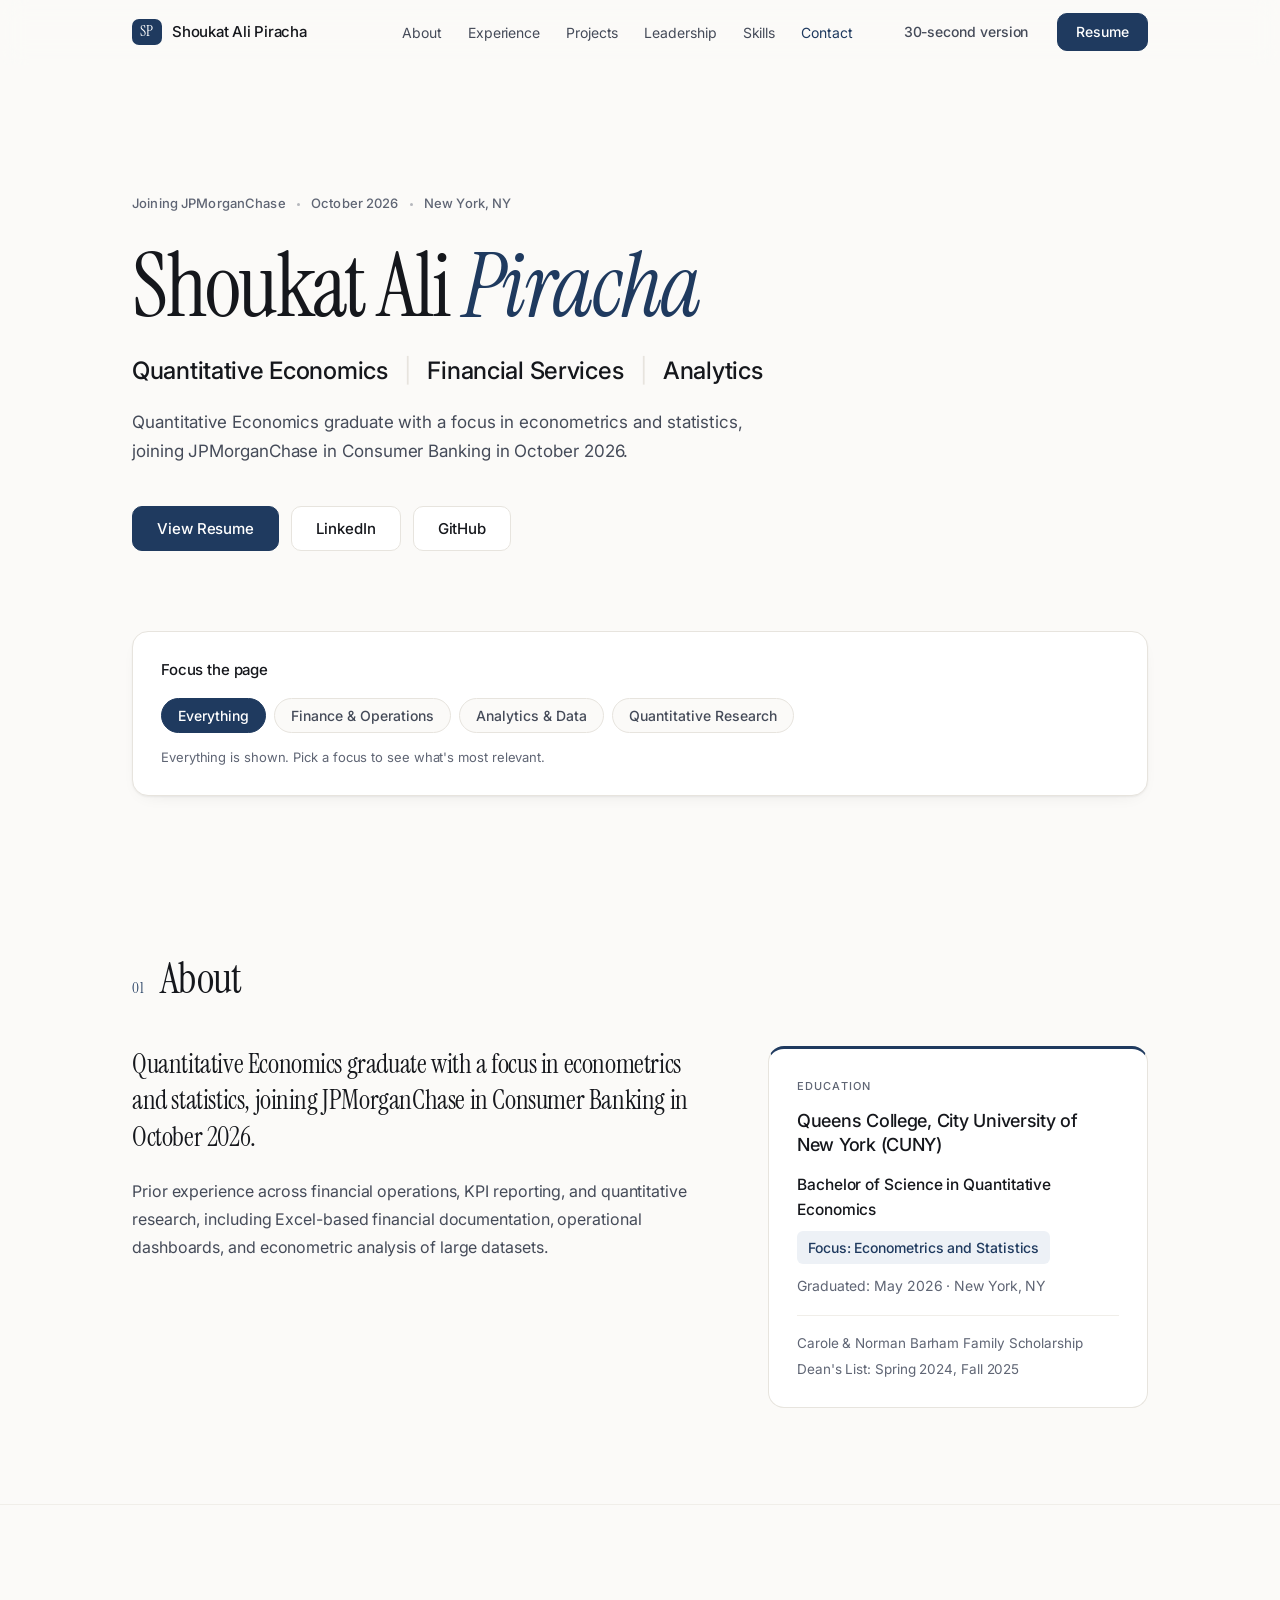
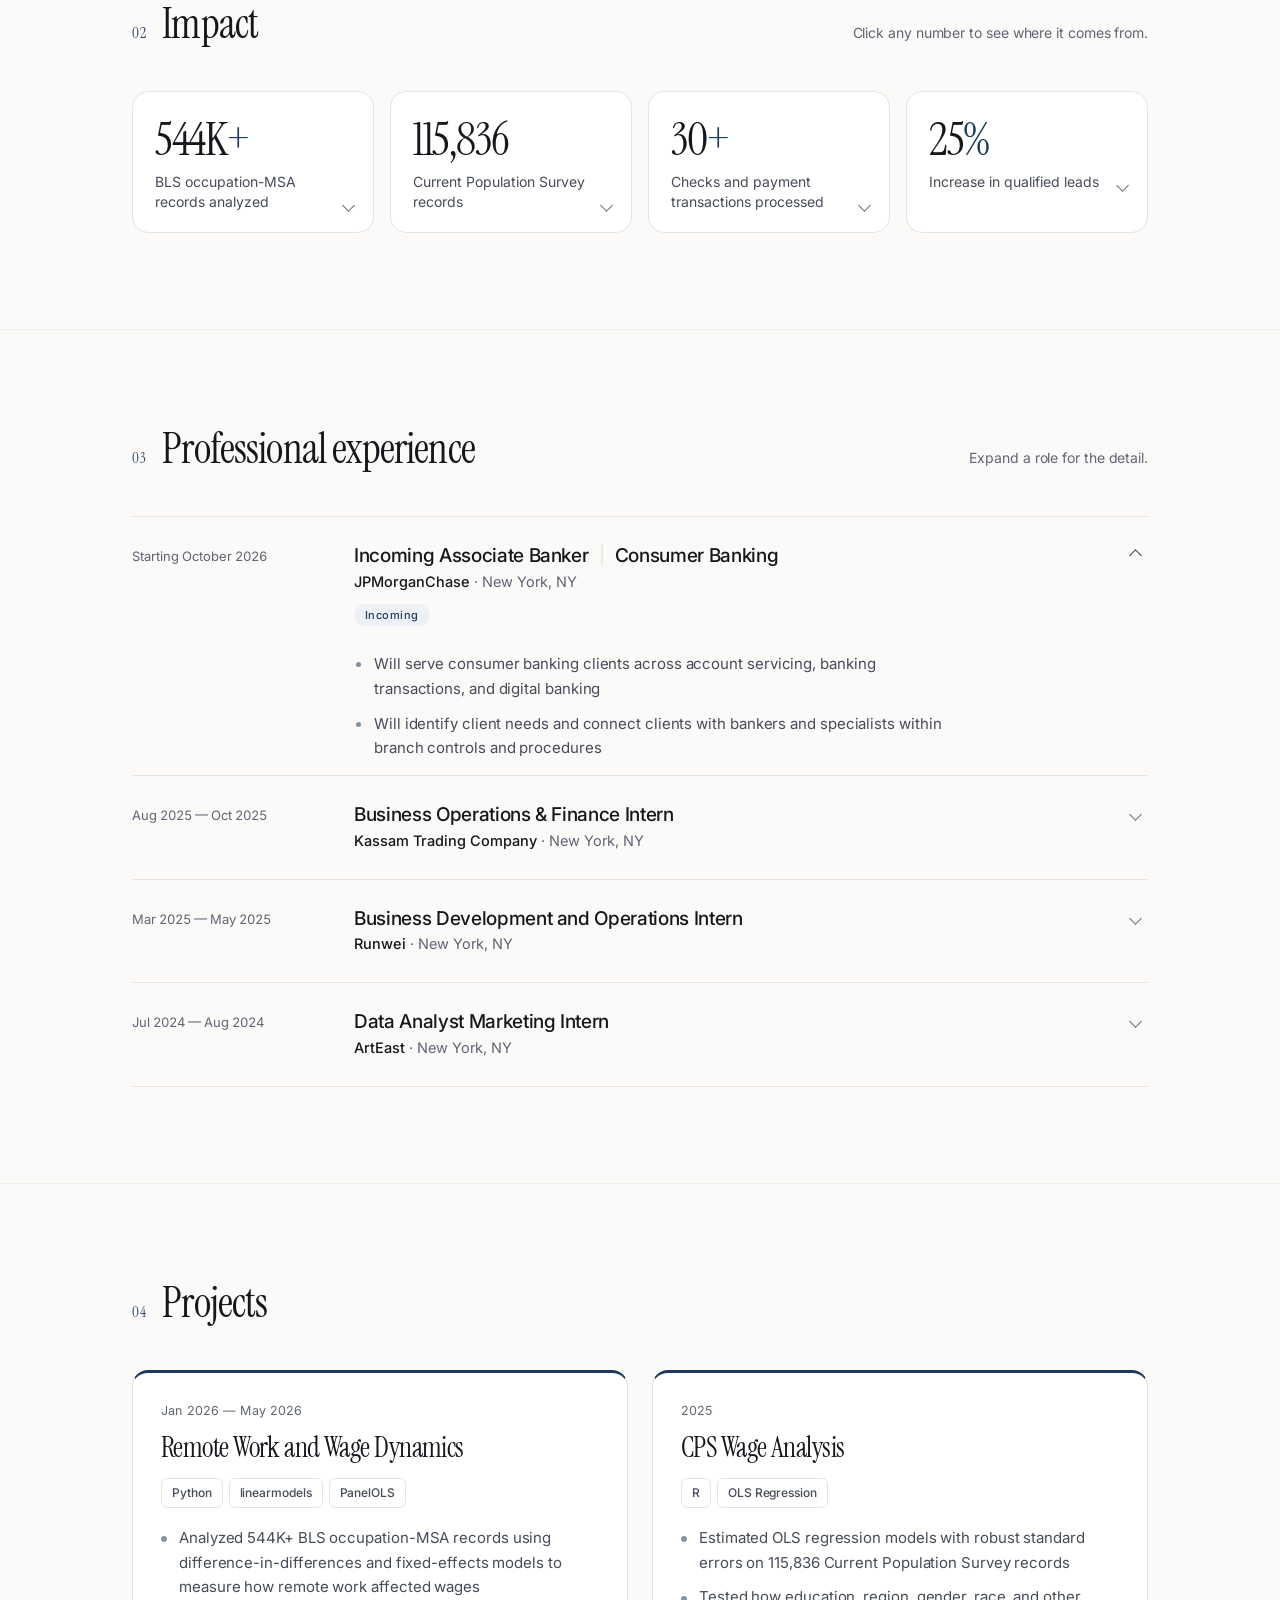
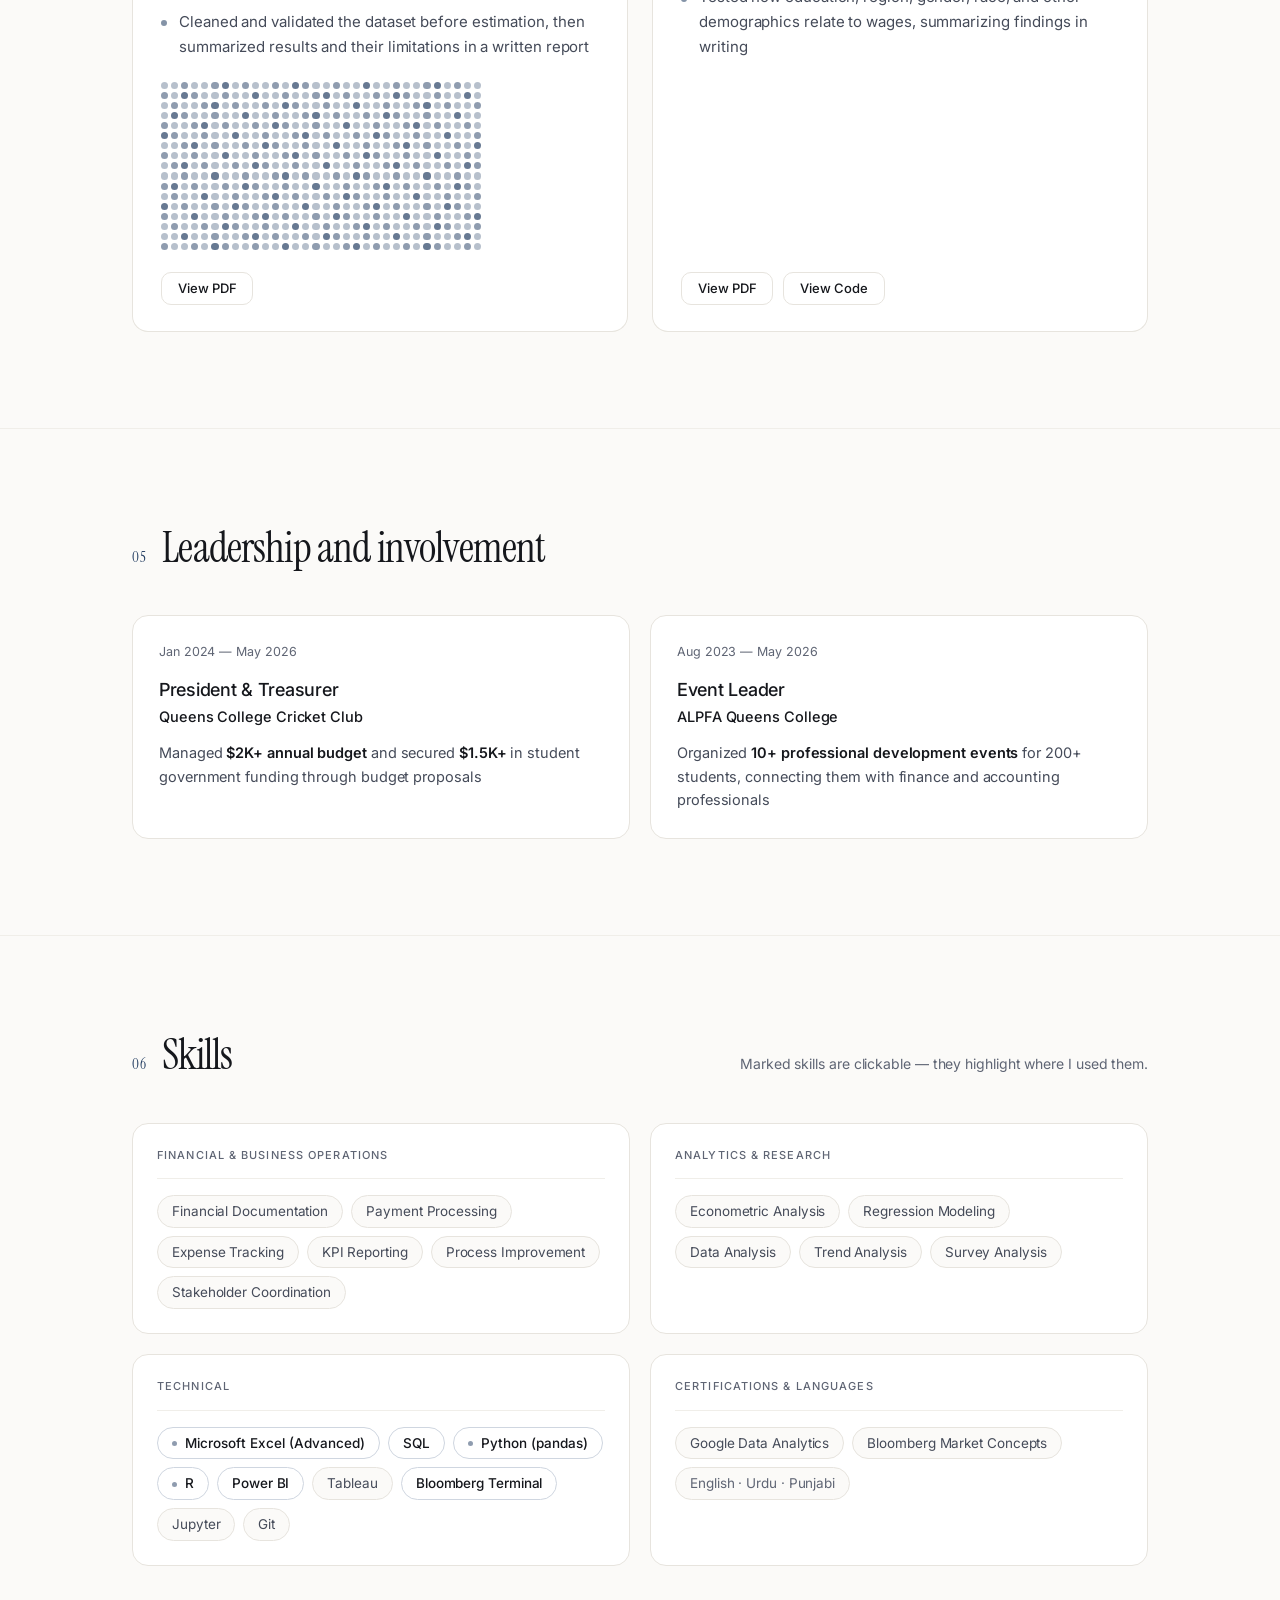
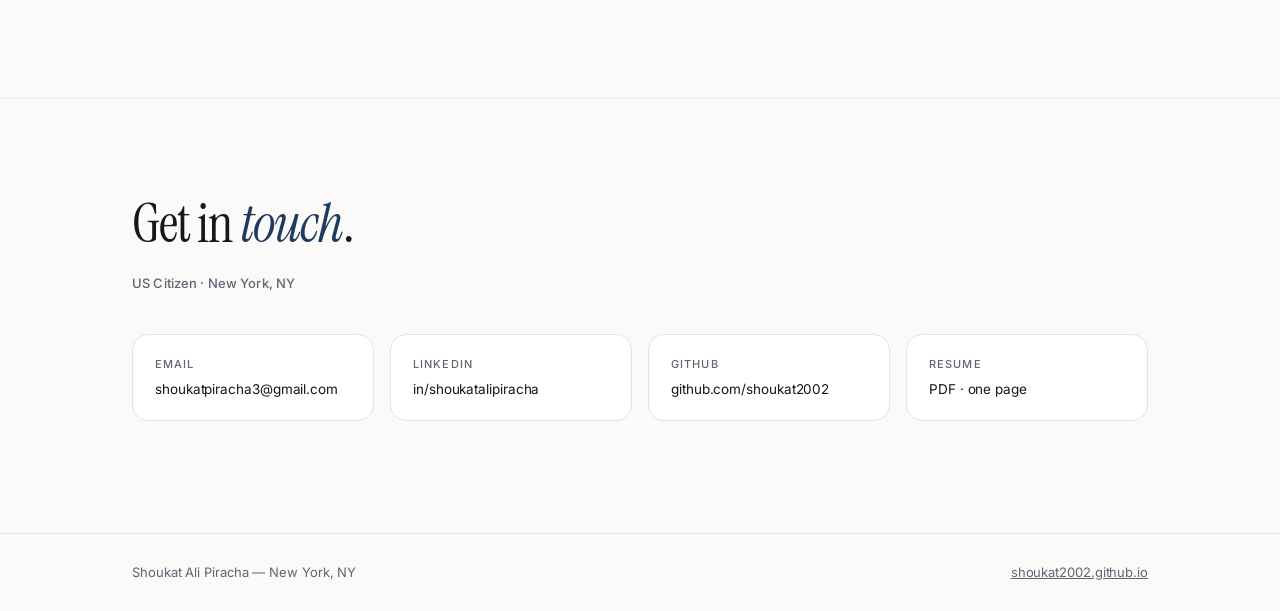
==== commit 7918f281: "Add files via upload" ====
--- a/index.html
+++ b/index.html
@@ -1,32 +1,35 @@
 <!DOCTYPE html>
 <html lang="en">
 <head>
-<meta charset="UTF-8">
+<meta charset="utf-8">
 <meta name="viewport" content="width=device-width, initial-scale=1">
 
-<title>Shoukat Ali Piracha — Business Operations, GTM &amp; Analytics</title>
-<meta name="description" content="Quantitative Economics graduate (Queens College, CUNY) with experience across business operations, startup GTM, financial operations, and analytics. Excel, SQL, Python, Power BI. Based in New York City.">
+<title>Shoukat Ali Piracha | Quantitative Economics, Finance &amp; Analytics</title>
+<meta name="description" content="Quantitative Economics graduate with a focus in econometrics and statistics, joining JPMorganChase in Consumer Banking in October 2026. Prior experience across financial operations, KPI reporting, and quantitative research.">
+<meta name="author" content="Shoukat Ali Piracha">
 <link rel="canonical" href="https://shoukat2002.github.io/">
 
-<meta property="og:title" content="Shoukat Ali Piracha — Business Operations, GTM &amp; Analytics">
-<meta property="og:description" content="Quantitative Economics graduate with experience across startup GTM, financial operations, market research, and data analysis. Based in New York City.">
+<meta property="og:type" content="website">
 <meta property="og:url" content="https://shoukat2002.github.io/">
-<meta property="og:type" content="website">
+<meta property="og:site_name" content="Shoukat Ali Piracha">
+<meta property="og:title" content="Shoukat Ali Piracha | Quantitative Economics, Financial Services &amp; Analytics">
+<meta property="og:description" content="Quantitative Economics graduate with a focus in econometrics and statistics, joining JPMorganChase in Consumer Banking in October 2026.">
 <meta property="og:image" content="https://shoukat2002.github.io/og-image.png">
 <meta property="og:image:width" content="1200">
 <meta property="og:image:height" content="630">
+<meta property="og:image:alt" content="Shoukat Ali Piracha — Quantitative Economics, Financial Services and Analytics">
 <meta name="twitter:card" content="summary_large_image">
-<meta name="twitter:title" content="Shoukat Ali Piracha — Business Operations, GTM &amp; Analytics">
-<meta name="twitter:description" content="Quantitative Economics graduate with experience across startup GTM, financial operations, market research, and data analysis.">
+<meta name="twitter:title" content="Shoukat Ali Piracha | Quantitative Economics, Financial Services &amp; Analytics">
+<meta name="twitter:description" content="Quantitative Economics graduate with a focus in econometrics and statistics, joining JPMorganChase in Consumer Banking in October 2026.">
 <meta name="twitter:image" content="https://shoukat2002.github.io/og-image.png">
 
-<link rel="icon" href="data:image/svg+xml,<svg xmlns='http://www.w3.org/2000/svg' viewBox='0 0 100 100'><rect width='100' height='100' rx='22' fill='%234338CA'/><text x='50' y='66' font-size='42' font-family='Georgia,serif' fill='white' text-anchor='middle'>SP</text></svg>">
+<meta name="theme-color" content="#FBFAF8">
+<link rel="icon" href="data:image/svg+xml,%3Csvg xmlns='http://www.w3.org/2000/svg' viewBox='0 0 64 64'%3E%3Crect width='64' height='64' rx='14' fill='%231F3A5F'/%3E%3Ctext x='32' y='43' font-family='Georgia,serif' font-size='30' fill='white' text-anchor='middle'%3ESP%3C/text%3E%3C/svg%3E">
 
 <link rel="preconnect" href="https://fonts.googleapis.com">
 <link rel="preconnect" href="https://fonts.gstatic.com" crossorigin>
-<link href="https://fonts.googleapis.com/css2?family=Inter:wght@400;500;600&family=Instrument+Serif:ital@0;1&display=swap" rel="stylesheet">
+<link href="https://fonts.googleapis.com/css2?family=Instrument+Serif:ital@0;1&amp;family=Inter:wght@400;500;600&amp;display=swap" rel="stylesheet">
 <link rel="stylesheet" href="styles.css">
-<script>document.documentElement.classList.add('js');</script>
 
 <script type="application/ld+json">
 {
@@ -35,17 +38,12 @@
   "name": "Shoukat Ali Piracha",
   "url": "https://shoukat2002.github.io/",
   "email": "mailto:shoukatpiracha3@gmail.com",
-  "telephone": "+1-929-393-4759",
-  "jobTitle": "Business Operations",
-  "description": "Quantitative Economics graduate with experience across business operations, startup GTM, financial operations, and analytics.",
-  "address": { "@type": "PostalPlace", "addressLocality": "New York", "addressRegion": "NY", "addressCountry": "US" },
+  "description": "Quantitative Economics graduate with a focus in econometrics and statistics, joining JPMorganChase in Consumer Banking in October 2026.",
   "alumniOf": { "@type": "CollegeOrUniversity", "name": "Queens College, City University of New York (CUNY)" },
-  "knowsLanguage": ["English", "Urdu", "Punjabi"],
-  "knowsAbout": ["Business Operations", "Go-To-Market", "Financial Operations", "KPI Reporting", "Market Research", "Data Analysis", "Econometrics"],
+  "address": { "@type": "PostalAddress", "addressLocality": "New York", "addressRegion": "NY", "addressCountry": "US" },
   "sameAs": [
     "https://www.linkedin.com/in/shoukatalipiracha",
-    "https://github.com/shoukat2002",
-    "https://x.com/ShoukatBuilds"
+    "https://github.com/shoukat2002"
   ]
 }
 </script>
@@ -63,10 +61,11 @@
 
     <nav class="site-nav" id="siteNav" aria-label="Primary">
       <ul class="nav-list">
+        <li><a href="#about">About</a></li>
         <li><a href="#experience">Experience</a></li>
-        <li><a href="#skills">Skills</a></li>
         <li><a href="#projects">Projects</a></li>
         <li><a href="#leadership">Leadership</a></li>
+        <li><a href="#skills">Skills</a></li>
         <li><a href="#contact">Contact</a></li>
       </ul>
       <div class="nav-actions">
@@ -83,52 +82,31 @@
 
 <main id="main">
 
-<!-- ══ HERO ══════════════════════════════════════════════ -->
+<!-- ══ HERO ══════════════════════════════════════════════
+     ON YOUR START DATE (October 12, 2026): change the eyebrow below to
+     "JPMorganChase · Consumer Banking · New York City", then update the
+     Experience entry and the resume PDF (see the comment in Experience). -->
 <section class="hero" id="top">
   <div class="wrap">
-    <p class="eyebrow reveal">US Citizen <span class="dot" aria-hidden="true"></span> Open to Relocation <span class="dot" aria-hidden="true"></span> New York City</p>
+    <p class="eyebrow reveal"><span class="nw">Joining JPMorganChase</span> <span class="dot" aria-hidden="true"></span> <span class="nw">October 2026</span> <span class="dot" aria-hidden="true"></span> <span class="nw">New York, NY</span></p>
 
     <h1 class="hero-name reveal">Shoukat Ali <em>Piracha</em></h1>
 
     <p class="hero-headline reveal">
-      Quantitative Economics graduate working in
-      <span class="cycler" id="cycler" data-words="Business Operations|GTM|Analytics|Strategy &amp; Operations">Business Operations</span>
+      <span class="nw">Quantitative Economics</span> <span class="hero-sep" aria-hidden="true">|</span>
+      <span class="nw">Financial Services</span> <span class="hero-sep" aria-hidden="true">|</span>
+      <span class="nw">Analytics</span>
     </p>
 
     <p class="hero-sub reveal">
-      Recent Quantitative Economics graduate with experience across startup GTM, financial
-      operations, market research, and data analysis.
+      Quantitative Economics graduate with a focus in econometrics and statistics, joining
+      JPMorganChase in Consumer Banking in October 2026.
     </p>
 
     <div class="hero-ctas reveal">
       <a class="btn btn-solid btn-lg" href="Shoukat_Ali_Piracha_Resume.pdf" target="_blank" rel="noopener">View Resume</a>
       <a class="btn btn-outline btn-lg" href="https://www.linkedin.com/in/shoukatalipiracha" target="_blank" rel="noopener">LinkedIn</a>
       <a class="btn btn-outline btn-lg" href="https://github.com/shoukat2002" target="_blank" rel="noopener">GitHub</a>
-      <a class="btn btn-outline btn-lg" href="https://x.com/ShoukatBuilds" target="_blank" rel="noopener">X</a>
-    </div>
-  </div>
-</section>
-
-<!-- ══ VIDEO INTRO ═══════════════════════════════════════
-     Stays hidden until the video file actually loads, so a missing
-     file never renders a broken player. See media/README.md. -->
-<section class="video-section" id="intro" aria-labelledby="intro-title" hidden>
-  <div class="wrap">
-    <div class="video-card reveal">
-      <div class="video-head">
-        <h2 class="video-title" id="intro-title">Meet Shoukat in 45 seconds</h2>
-        <p class="video-sub">A quick overview of my background and where I'm headed.</p>
-      </div>
-      <video id="introVideo" class="video-player" controls preload="metadata"
-             playsinline poster="media/shoukat-intro-poster.jpg">
-        <source src="media/shoukat-intro.mp4" type="video/mp4">
-        <track kind="captions" src="media/shoukat-intro.vtt" srclang="en" label="English" default>
-        <p>Your browser can't play embedded video.
-           <a href="media/shoukat-intro.mp4">Download the introduction (MP4)</a>.</p>
-      </video>
-      <!-- If the presenter is AI-generated rather than a recording of Shoukat,
-           uncomment the line below so viewers are told up front. -->
-      <!-- <p class="video-note">This introduction is delivered by an AI-generated presenter. The script and background are Shoukat's own.</p> -->
     </div>
   </div>
 </section>
@@ -137,15 +115,50 @@
 <section class="lens-section" id="lens" aria-labelledby="lens-title">
   <div class="wrap">
     <div class="lens-bar reveal">
-      <h2 class="lens-title" id="lens-title">What do you want to know about me?</h2>
+      <h2 class="lens-title" id="lens-title">Focus the page</h2>
       <div class="lens-options" role="group" aria-label="Filter the page by focus area">
         <button type="button" class="lens-btn is-active" data-lens="all" aria-pressed="true">Everything</button>
-        <button type="button" class="lens-btn" data-lens="ops" aria-pressed="false">Business Operations</button>
-        <button type="button" class="lens-btn" data-lens="gtm" aria-pressed="false">GTM</button>
-        <button type="button" class="lens-btn" data-lens="analytics" aria-pressed="false">Analytics</button>
-        <button type="button" class="lens-btn" data-lens="projects" aria-pressed="false">Projects</button>
+        <button type="button" class="lens-btn" data-lens="finance" aria-pressed="false">Finance &amp; Operations</button>
+        <button type="button" class="lens-btn" data-lens="analytics" aria-pressed="false">Analytics &amp; Data</button>
+        <button type="button" class="lens-btn" data-lens="research" aria-pressed="false">Quantitative Research</button>
       </div>
       <p class="lens-hint" id="lensHint" role="status">Everything is shown. Pick a focus to see what's most relevant.</p>
+    </div>
+  </div>
+</section>
+
+<!-- ══ ABOUT + EDUCATION ═════════════════════════════════ -->
+<section class="section" id="about" aria-labelledby="about-title">
+  <div class="wrap">
+    <div class="section-head reveal">
+      <span class="section-num">01</span>
+      <h2 class="section-title" id="about-title">About</h2>
+    </div>
+
+    <div class="about-grid">
+      <div class="about-copy reveal">
+        <p class="about-lede">
+          Quantitative Economics graduate with a focus in econometrics and statistics,
+          joining JPMorganChase in Consumer Banking in October 2026.
+        </p>
+        <p>
+          Prior experience across financial operations, KPI reporting, and quantitative
+          research, including Excel-based financial documentation, operational dashboards,
+          and econometric analysis of large datasets.
+        </p>
+      </div>
+
+      <div class="edu edu-feature reveal" data-tags="research analytics">
+        <p class="edu-k">Education</p>
+        <h3 class="edu-title">Queens College, City University of New York (CUNY)</h3>
+        <p class="edu-degree">Bachelor of Science in Quantitative Economics</p>
+        <p class="edu-focus">Focus: Econometrics and Statistics</p>
+        <p class="edu-when">Graduated: May 2026 · New York, NY</p>
+        <ul class="edu-honors">
+          <li>Carole &amp; Norman Barham Family Scholarship</li>
+          <li>Dean's List: Spring 2024, Fall 2025</li>
+        </ul>
+      </div>
     </div>
   </div>
 </section>
@@ -154,68 +167,64 @@
 <section class="section" id="impact" aria-labelledby="impact-title">
   <div class="wrap">
     <div class="section-head reveal">
-      <span class="section-num">01</span>
+      <span class="section-num">02</span>
       <h2 class="section-title" id="impact-title">Impact</h2>
-      <p class="section-note">From my two most recent roles. Click any number for the detail.</p>
+      <p class="section-note">Click any number to see where it comes from.</p>
     </div>
 
     <div class="metrics">
-      <article class="metric reveal" data-tags="gtm ops">
+      <article class="metric reveal" data-tags="research analytics">
         <button type="button" class="metric-btn" aria-expanded="false" aria-controls="m1">
-          <span class="metric-num">50<span class="metric-plus">+</span></span>
-          <span class="metric-label">Prospective creators contacted</span>
+          <span class="metric-num">544K<span class="metric-plus">+</span></span>
+          <span class="metric-label">BLS occupation-MSA records analyzed</span>
           <span class="metric-cue" aria-hidden="true"></span>
         </button>
         <div class="metric-body" id="m1" hidden>
           <dl>
-            <dt>Where</dt><dd>Stealth AI Startup — GTM Intern</dd>
-            <dt>What I did</dt><dd>Owned outreach to 50+ prospective creators, tracking responses and pipeline status to support structured GTM execution.</dd>
-            <dt>Why it mattered</dt><dd>It turns scattered outreach into a pipeline that can be measured and improved.</dd>
+            <dt>Where</dt><dd>Remote Work and Wage Dynamics &mdash; Jan 2026 to May 2026</dd>
+            <dt>What</dt><dd>Analyzed 544K+ BLS occupation-MSA records using difference-in-differences and fixed-effects models to measure how remote work affected wages.</dd>
           </dl>
         </div>
       </article>
 
-      <article class="metric reveal" data-tags="gtm analytics">
+      <article class="metric reveal" data-tags="research analytics">
         <button type="button" class="metric-btn" aria-expanded="false" aria-controls="m2">
-          <span class="metric-num">40<span class="metric-plus">+</span></span>
-          <span class="metric-label">Creator prospects researched</span>
+          <span class="metric-num">115,836</span>
+          <span class="metric-label">Current Population Survey records</span>
           <span class="metric-cue" aria-hidden="true"></span>
         </button>
         <div class="metric-body" id="m2" hidden>
           <dl>
-            <dt>Where</dt><dd>Stealth AI Startup — GTM Intern</dd>
-            <dt>What I did</dt><dd>Researched creator prospects across TikTok and Instagram, assessing audience fit for creator acquisition.</dd>
-            <dt>Why it mattered</dt><dd>Prospect quality sets the ceiling on everything downstream in the funnel.</dd>
+            <dt>Where</dt><dd>CPS Wage Analysis &mdash; 2025</dd>
+            <dt>What</dt><dd>Estimated OLS regression models with robust standard errors on 115,836 Current Population Survey records.</dd>
           </dl>
         </div>
       </article>
 
-      <article class="metric reveal" data-tags="ops">
+      <article class="metric reveal" data-tags="finance">
         <button type="button" class="metric-btn" aria-expanded="false" aria-controls="m3">
           <span class="metric-num">30<span class="metric-plus">+</span></span>
-          <span class="metric-label">Checks &amp; payment transactions</span>
+          <span class="metric-label">Checks and payment transactions processed</span>
           <span class="metric-cue" aria-hidden="true"></span>
         </button>
         <div class="metric-body" id="m3" hidden>
           <dl>
-            <dt>Where</dt><dd>Kassam Trading Company — Business Operations &amp; Finance Intern</dd>
-            <dt>What I did</dt><dd>Processed checks and payment transactions while maintaining accurate Excel-based financial documentation.</dd>
-            <dt>Why it mattered</dt><dd>Payment records are the ledger every other operational decision is checked against.</dd>
+            <dt>Where</dt><dd>Kassam Trading Company &mdash; Business Operations &amp; Finance Intern</dd>
+            <dt>What</dt><dd>Processed 30+ checks and payment transactions, maintaining Excel-based financial documentation and transaction records.</dd>
           </dl>
         </div>
       </article>
 
-      <article class="metric reveal" data-tags="ops">
+      <article class="metric reveal" data-tags="finance analytics">
         <button type="button" class="metric-btn" aria-expanded="false" aria-controls="m4">
-          <span class="metric-num">8<span class="metric-plus">+</span></span>
-          <span class="metric-label">Client meetings supported</span>
+          <span class="metric-num">25<span class="metric-plus">%</span></span>
+          <span class="metric-label">Increase in qualified leads</span>
           <span class="metric-cue" aria-hidden="true"></span>
         </button>
         <div class="metric-body" id="m4" hidden>
           <dl>
-            <dt>Where</dt><dd>Kassam Trading Company — Business Operations &amp; Finance Intern</dd>
-            <dt>What I did</dt><dd>Coordinated requirements and follow-ups across client meetings with domestic and international buyers.</dd>
-            <dt>Why it mattered</dt><dd>Follow-through between meetings is where client relationships are actually kept.</dd>
+            <dt>Where</dt><dd>Runwei &mdash; Business Development and Operations Intern</dd>
+            <dt>What</dt><dd>Redesigned market research and outreach workflows using AI tooling, increasing qualified leads 25%.</dd>
           </dl>
         </div>
       </article>
@@ -227,75 +236,73 @@
 <section class="section" id="experience" aria-labelledby="exp-title">
   <div class="wrap">
     <div class="section-head reveal">
-      <span class="section-num">02</span>
-      <h2 class="section-title" id="exp-title">Experience</h2>
+      <span class="section-num">03</span>
+      <h2 class="section-title" id="exp-title">Professional experience</h2>
       <p class="section-note">Expand a role for the detail.</p>
     </div>
 
     <div class="timeline">
 
-      <article class="role reveal is-open" data-tags="gtm analytics" data-skills="pipeline market-research">
+      <!-- JPMorganChase — ON YOUR START DATE: change the title to
+           "Associate Banker | Consumer Banking", the date to "Oct 2026 — Present",
+           remove the "Incoming" tag, and change the bullets to past/present tense
+           using only results you have actually achieved. Update the resume PDF too. -->
+      <article class="role reveal is-open" data-tags="finance">
         <h3>
           <button type="button" class="role-btn" aria-expanded="true" aria-controls="r1">
-            <span class="role-when">Aug 2026 — Present</span>
-            <span class="role-title">GTM Intern</span>
-            <span class="role-co">Stealth AI Startup <span class="role-loc">· New York, NY</span></span>
-            <span class="role-tags" aria-hidden="true"><span class="tag">GTM</span><span class="tag">Analytics</span></span>
+            <span class="role-when">Starting October 2026</span>
+            <span class="role-title">Incoming Associate Banker <span class="role-div" aria-hidden="true">|</span> Consumer Banking</span>
+            <span class="role-co">JPMorganChase <span class="role-loc">· New York, NY</span></span>
+            <span class="role-tags" aria-hidden="true"><span class="tag tag-status">Incoming</span></span>
             <span class="role-cue" aria-hidden="true"></span>
           </button>
         </h3>
         <div class="role-panel" id="r1">
           <div class="role-panel-inner">
             <ul>
-              <li>Research 40+ creator prospects across TikTok and Instagram, assessing audience fit for creator acquisition</li>
-              <li>Own outreach to 50+ prospective creators, tracking responses and pipeline status for structured GTM execution</li>
-              <li>Design short-form content experiments, analyzing engagement data to refine organic acquisition strategy</li>
+              <li>Will serve consumer banking clients across account servicing, banking transactions, and digital banking</li>
+              <li>Will identify client needs and connect clients with bankers and specialists within branch controls and procedures</li>
             </ul>
-            <p class="role-tools"><span>Skills Used</span>Pipeline Management · Market Research · Engagement Analysis</p>
           </div>
         </div>
       </article>
 
-      <article class="role reveal" data-tags="ops finance" data-skills="excel finops process">
+      <article class="role reveal" data-tags="finance" data-skills="excel">
         <h3>
           <button type="button" class="role-btn" aria-expanded="false" aria-controls="r2">
             <span class="role-when">Aug 2025 — Oct 2025</span>
             <span class="role-title">Business Operations &amp; Finance Intern</span>
             <span class="role-co">Kassam Trading Company <span class="role-loc">· New York, NY</span></span>
-            <span class="role-tags" aria-hidden="true"><span class="tag">Operations</span><span class="tag">Finance</span></span>
             <span class="role-cue" aria-hidden="true"></span>
           </button>
         </h3>
         <div class="role-panel" id="r2">
           <div class="role-panel-inner">
             <ul>
-              <li>Processed 30+ checks and payment transactions, maintaining accurate Excel-based financial documentation</li>
-              <li>Monitored company expenses and outstanding payments in Excel, improving visibility into financial activity</li>
+              <li>Processed <strong>30+ checks and payment transactions</strong>, maintaining Excel-based financial documentation and transaction records</li>
+              <li>Monitored company expenses and outstanding payments, flagging discrepancies and improving visibility into financial activity</li>
               <li>Coordinated requirements and follow-ups across 8+ client meetings with domestic and international buyers</li>
             </ul>
-            <p class="role-tools"><span>Skills Used</span>Excel · Financial Operations</p>
           </div>
         </div>
       </article>
 
-      <article class="role reveal" data-tags="gtm ops analytics" data-skills="excel kpi market-research pipeline process">
+      <article class="role reveal" data-tags="finance analytics" data-skills="excel">
         <h3>
           <button type="button" class="role-btn" aria-expanded="false" aria-controls="r3">
             <span class="role-when">Mar 2025 — May 2025</span>
             <span class="role-title">Business Development and Operations Intern</span>
             <span class="role-co">Runwei <span class="role-loc">· New York, NY</span></span>
-            <span class="role-tags" aria-hidden="true"><span class="tag">GTM</span><span class="tag">Operations</span><span class="tag">Analytics</span></span>
             <span class="role-cue" aria-hidden="true"></span>
           </button>
         </h3>
         <div class="role-panel" id="r3">
           <div class="role-panel-inner">
             <ul>
-              <li>Redesigned market research and outreach workflows around AI tooling, lifting qualified leads <strong>25%</strong></li>
-              <li>Built Excel KPI dashboards adopted as team standard for operational reporting and pipeline monitoring</li>
-              <li>Evaluated partnership fit, supporting outreach that secured active engagement from 15+ organizations</li>
+              <li>Built Excel KPI dashboards used for operational reporting and pipeline monitoring across the team</li>
+              <li>Redesigned market research and outreach workflows using AI tooling, increasing qualified leads <strong>25%</strong></li>
+              <li>Evaluated partnership fit and supported outreach that generated engagement from 15+ organizations</li>
             </ul>
-            <p class="role-tools"><span>Skills Used</span>Excel · KPI Reporting · Market Research · Process Improvement</p>
           </div>
         </div>
       </article>
@@ -306,7 +313,6 @@
             <span class="role-when">Jul 2024 — Aug 2024</span>
             <span class="role-title">Data Analyst Marketing Intern</span>
             <span class="role-co">ArtEast <span class="role-loc">· New York, NY</span></span>
-            <span class="role-tags" aria-hidden="true"><span class="tag">Analytics</span></span>
             <span class="role-cue" aria-hidden="true"></span>
           </button>
         </h3>
@@ -314,19 +320,85 @@
           <div class="role-panel-inner">
             <ul>
               <li>Consolidated 3 years of fragmented survey data into structured Excel datasets for trend and cohort analysis</li>
-              <li>Examined <strong>1,000+ survey responses</strong> to identify engagement drivers informing targeted outreach decisions</li>
+              <li>Analyzed <strong>1,000+ survey responses</strong> to identify engagement drivers and reported findings to stakeholders</li>
             </ul>
-            <p class="role-tools"><span>Skills Used</span>Excel</p>
           </div>
         </div>
       </article>
 
     </div>
-
-    <div class="edu reveal">
-      <h3 class="edu-title">Queens College, City University of New York</h3>
-      <p class="edu-degree">B.S. Quantitative Economics <span class="edu-when">· Graduated May 2026</span></p>
-      <p class="edu-honors">Carole &amp; Norman Barham Family Scholarship · Dean's List: Spring 2024, Fall 2025</p>
+  </div>
+</section>
+
+<!-- ══ PROJECTS ══════════════════════════════════════════ -->
+<section class="section" id="projects" aria-labelledby="proj-title">
+  <div class="wrap">
+    <div class="section-head reveal">
+      <span class="section-num">04</span>
+      <h2 class="section-title" id="proj-title">Projects</h2>
+    </div>
+
+    <div class="proj-grid">
+      <article class="proj-card reveal" data-tags="research analytics" data-skills="python">
+        <p class="project-meta">Jan 2026 — May 2026</p>
+        <h3 class="project-title">Remote Work and Wage Dynamics</h3>
+        <ul class="method-tags" aria-label="Tools">
+          <li>Python</li>
+          <li>linearmodels</li>
+          <li>PanelOLS</li>
+        </ul>
+        <ul class="proj-points">
+          <li>Analyzed 544K+ BLS occupation-MSA records using difference-in-differences and fixed-effects models to measure how remote work affected wages</li>
+          <li>Cleaned and validated the dataset before estimation, then summarized results and their limitations in a written report</li>
+        </ul>
+        <div class="dotgrid proj-dots" id="dotgrid" aria-hidden="true"></div>
+        <div class="project-links">
+          <a class="btn btn-outline" href="Remote_Work_and_Wage_Dynamics_Piracha.pdf" target="_blank" rel="noopener">View PDF</a>
+        </div>
+      </article>
+
+      <article class="proj-card reveal" data-tags="research analytics" data-skills="r">
+        <p class="project-meta">2025</p>
+        <h3 class="project-title">CPS Wage Analysis</h3>
+        <ul class="method-tags" aria-label="Tools">
+          <li>R</li>
+          <li>OLS Regression</li>
+        </ul>
+        <ul class="proj-points">
+          <li>Estimated OLS regression models with robust standard errors on 115,836 Current Population Survey records</li>
+          <li>Tested how education, region, gender, race, and other demographics relate to wages, summarizing findings in writing</li>
+        </ul>
+        <div class="project-links">
+          <a class="btn btn-outline" href="CPS_Wage_Analysis_Piracha.pdf" target="_blank" rel="noopener">View PDF</a>
+          <a class="btn btn-outline" href="CPS_Wage_Analysis_Piracha.qmd" target="_blank" rel="noopener">View Code</a>
+        </div>
+      </article>
+    </div>
+  </div>
+</section>
+
+<!-- ══ LEADERSHIP ════════════════════════════════════════ -->
+<section class="section" id="leadership" aria-labelledby="lead-title">
+  <div class="wrap">
+    <div class="section-head reveal">
+      <span class="section-num">05</span>
+      <h2 class="section-title" id="lead-title">Leadership and involvement</h2>
+    </div>
+
+    <div class="lead-grid">
+      <article class="lead-card reveal" data-tags="finance">
+        <p class="lead-when">Jan 2024 — May 2026</p>
+        <h3>President &amp; Treasurer</h3>
+        <p class="lead-org">Queens College Cricket Club</p>
+        <p class="lead-desc">Managed <strong>$2K+ annual budget</strong> and secured <strong>$1.5K+</strong> in student government funding through budget proposals</p>
+      </article>
+
+      <article class="lead-card reveal" data-tags="finance">
+        <p class="lead-when">Aug 2023 — May 2026</p>
+        <h3>Event Leader</h3>
+        <p class="lead-org">ALPFA Queens College</p>
+        <p class="lead-desc">Organized <strong>10+ professional development events</strong> for 200+ students, connecting them with finance and accounting professionals</p>
+      </article>
     </div>
   </div>
 </section>
@@ -335,187 +407,71 @@
 <section class="section" id="skills" aria-labelledby="skills-title">
   <div class="wrap">
     <div class="section-head reveal">
-      <span class="section-num">03</span>
+      <span class="section-num">06</span>
       <h2 class="section-title" id="skills-title">Skills</h2>
-      <p class="section-note">Marked skills are clickable — they highlight where I actually used them.</p>
+      <p class="section-note">Marked skills are clickable — they highlight where I used them.</p>
     </div>
 
     <div class="skills reveal">
       <div class="skill-group">
-        <h3>Analytics &amp; Reporting</h3>
+        <h3>Financial &amp; Business Operations</h3>
         <div class="chips">
-          <button type="button" class="chip is-linked" data-skill="excel" data-tags="ops gtm analytics" aria-pressed="false">Excel (Advanced)</button>
-          <span class="chip" data-tags="analytics">SQL</span>
-          <button type="button" class="chip is-linked" data-skill="python" data-tags="analytics projects" aria-pressed="false">Python (pandas)</button>
-          <span class="chip" data-tags="analytics">Power BI</span>
+          <span class="chip" data-tags="finance">Financial Documentation</span>
+          <span class="chip" data-tags="finance">Payment Processing</span>
+          <span class="chip" data-tags="finance">Expense Tracking</span>
+          <span class="chip" data-tags="finance analytics">KPI Reporting</span>
+          <span class="chip" data-tags="finance">Process Improvement</span>
+          <span class="chip" data-tags="finance">Stakeholder Coordination</span>
+        </div>
+      </div>
+
+      <div class="skill-group">
+        <h3>Analytics &amp; Research</h3>
+        <div class="chips">
+          <span class="chip" data-tags="research">Econometric Analysis</span>
+          <span class="chip" data-tags="research">Regression Modeling</span>
+          <span class="chip" data-tags="analytics">Data Analysis</span>
+          <span class="chip" data-tags="analytics">Trend Analysis</span>
+          <span class="chip" data-tags="analytics">Survey Analysis</span>
+        </div>
+      </div>
+
+      <div class="skill-group">
+        <h3>Technical</h3>
+        <div class="chips">
+          <button type="button" class="chip chip-core is-linked" data-skill="excel" data-tags="finance analytics" aria-pressed="false">Microsoft Excel (Advanced)</button>
+          <span class="chip chip-core" data-tags="analytics">SQL</span>
+          <button type="button" class="chip chip-core is-linked" data-skill="python" data-tags="analytics research" aria-pressed="false">Python (pandas)</button>
+          <button type="button" class="chip chip-core is-linked" data-skill="r" data-tags="analytics research" aria-pressed="false">R</button>
+          <span class="chip chip-core" data-tags="analytics">Power BI</span>
           <span class="chip" data-tags="analytics">Tableau</span>
-          <span class="chip" data-tags="ops analytics">Google Sheets</span>
-        </div>
-      </div>
-
-      <div class="skill-group">
-        <h3>Business Operations</h3>
-        <div class="chips">
-          <button type="button" class="chip is-linked" data-skill="finops" data-tags="ops" aria-pressed="false">Financial Operations</button>
-          <button type="button" class="chip is-linked" data-skill="kpi" data-tags="ops analytics" aria-pressed="false">KPI Reporting</button>
-          <button type="button" class="chip is-linked" data-skill="pipeline" data-tags="ops gtm" aria-pressed="false">Pipeline Management</button>
-          <button type="button" class="chip is-linked" data-skill="market-research" data-tags="ops gtm" aria-pressed="false">Market Research</button>
-          <button type="button" class="chip is-linked" data-skill="process" data-tags="ops" aria-pressed="false">Process Improvement</button>
-        </div>
-      </div>
-
-      <div class="skill-group">
-        <h3>Additional Tools</h3>
-        <div class="chips">
-          <button type="button" class="chip is-linked" data-skill="r" data-tags="analytics projects" aria-pressed="false">R</button>
-          <span class="chip" data-tags="projects">Git</span>
-          <span class="chip" data-tags="analytics projects">Jupyter</span>
-          <span class="chip" data-tags="analytics">Bloomberg Terminal</span>
+          <span class="chip chip-core" data-tags="finance analytics">Bloomberg Terminal</span>
+          <span class="chip" data-tags="analytics research">Jupyter</span>
+          <span class="chip" data-tags="research">Git</span>
         </div>
       </div>
 
       <div class="skill-group">
         <h3>Certifications &amp; Languages</h3>
         <div class="chips">
-          <span class="chip">Google Data Analytics</span>
-          <span class="chip">Bloomberg Market Concepts</span>
+          <span class="chip" data-tags="analytics">Google Data Analytics</span>
+          <span class="chip" data-tags="finance">Bloomberg Market Concepts</span>
           <span class="chip chip-lang">English · Urdu · Punjabi</span>
         </div>
       </div>
     </div>
 
     <p class="skill-status" id="skillStatus" role="status"></p>
-  </div>
-</section>
-
-<!-- ══ PROJECTS ══════════════════════════════════════════ -->
-<section class="section" id="projects" aria-labelledby="proj-title">
-  <div class="wrap">
-    <div class="section-head reveal">
-      <span class="section-num">04</span>
-      <h2 class="section-title" id="proj-title">Projects</h2>
-      <p class="section-note">Problem, approach, result.</p>
-    </div>
-
-    <article class="project project-lead reveal" data-tags="projects analytics" data-skills="python">
-      <div class="project-main">
-        <p class="project-meta">Jan 2026 — May 2026 <span class="dot" aria-hidden="true"></span> Python · linearmodels · PanelOLS</p>
-        <h3 class="project-title">Remote Work and Wage Dynamics</h3>
-        <p class="project-subtitle">Remote Work Eligibility and Wage Dynamics During the COVID-19 Pandemic: Evidence from U.S. Metropolitan Areas</p>
-        <dl class="par">
-          <dt>Problem</dt>
-          <dd>Did occupations that can be performed remotely see different wage growth after the pandemic?</dd>
-          <dt>Approach</dt>
-          <dd>Difference-in-differences across <strong>544,860 occupation-by-MSA observations</strong> from the BLS Occupational Employment and Wage Statistics survey for 2018, 2019, 2021 and 2022, estimated with PanelOLS using both entity and time fixed effects.</dd>
-          <dt>Result</dt>
-          <dd>In the preferred two-way fixed-effects specification, remote-eligible occupations show roughly <strong>1.4% slower wage growth</strong> post-pandemic (p &lt; 0.001).</dd>
-          <dt>The caveat</dt>
-          <dd>An event-study specification shows part of that gap reflects a convergence trend already underway before 2020 — so the result is a documented association, not clean causal evidence of a pandemic effect.</dd>
-        </dl>
-        <div class="project-links">
-          <a class="btn btn-outline" href="Remote_Work_and_Wage_Dynamics_Piracha.pdf" target="_blank" rel="noopener">View Research (PDF)</a>
-        </div>
-      </div>
-      <figure class="scale-viz">
-        <div class="dotgrid" id="dotgrid" aria-hidden="true"></div>
-        <figcaption>
-          <strong>544,860 observations.</strong> Each dot represents roughly 1,000 occupation-by-MSA
-          cells in the panel, across four survey years.
-        </figcaption>
-      </figure>
-    </article>
-
-    <div class="project-pair">
-      <article class="project reveal" data-tags="projects analytics" data-skills="r">
-        <p class="project-meta">R <span class="dot" aria-hidden="true"></span> OLS · Heteroskedasticity-robust SE</p>
-        <h3 class="project-title">CPS Wage Analysis</h3>
-        <dl class="par">
-          <dt>Problem</dt>
-          <dd>How do gender, race, marital status, education and region relate to earnings in CPS microdata?</dd>
-          <dt>Approach</dt>
-          <dd>Three nested OLS models on log wages across <strong>115,836 CPS observations</strong> in R, with heteroskedasticity-robust standard errors, a gender × race interaction, and regional dummies.</dd>
-          <dt>Result</dt>
-          <dd>The full specification explains 6.8% of wage variation and is jointly significant, F(8, 115827) = 1,048.5, p &lt; 0.01.</dd>
-        </dl>
-        <div class="project-links">
-          <a class="btn btn-outline" href="CPS_Wage_Analysis_Piracha.pdf" target="_blank" rel="noopener">View Research (PDF)</a>
-          <a class="btn btn-outline" href="CPS_Wage_Analysis_Piracha.qmd">View Code (.qmd)</a>
-        </div>
-      </article>
-
-      <article class="project reveal" data-tags="projects">
-        <p class="project-meta">Jul 2026 <span class="dot" aria-hidden="true"></span> AI-Powered Housing Discovery Platform</p>
-        <h3 class="project-title">Gotham Intel</h3>
-        <dl class="par">
-          <dt>Problem</dt>
-          <dd>Finding housing in New York means stitching together scattered listings and neighborhood context by hand.</dd>
-          <dt>Approach</dt>
-          <dd>Built a housing search platform with a 4-person team in a single day.</dd>
-          <dt>Result</dt>
-          <dd>Shipped and presented to an audience of 300+ developers.</dd>
-        </dl>
-      </article>
-
-      <article class="project reveal" data-tags="projects">
-        <p class="project-meta">Conversational Voice AI <span class="dot" aria-hidden="true"></span> Vonage Community framework</p>
-        <h3 class="project-title">AI Phone Agent</h3>
-        <dl class="par">
-          <dt>Problem</dt>
-          <dd>Build an interactive AI phone experience capable of conversational voice interaction.</dd>
-          <dt>Approach</dt>
-          <dd>Built on the Vonage Community interactive tutorial framework and customized the AI phone-agent experience.</dd>
-          <dt>Result</dt>
-          <dd>Created and demonstrated a working AI phone-agent project in a GDG Brooklyn / Vonage community context.</dd>
-        </dl>
-        <div class="project-links">
-          <a class="btn btn-outline" href="https://github.com/shoukat2002/tutorial-interactive_tutorials" target="_blank" rel="noopener">View Code</a>
-        </div>
-        <p class="project-attrib">
-          Built on the open-source <a href="https://github.com/Vonage-Community/tutorial-interactive_tutorials" target="_blank" rel="noopener">Vonage Community interactive tutorial framework</a>. My contribution is the customized AI phone-agent experience, not the upstream repository.
-        </p>
-      </article>
-    </div>
-  </div>
-</section>
-
-<!-- ══ LEADERSHIP ════════════════════════════════════════ -->
-<section class="section" id="leadership" aria-labelledby="lead-title">
-  <div class="wrap">
-    <div class="section-head reveal">
-      <span class="section-num">05</span>
-      <h2 class="section-title" id="lead-title">Leadership &amp; community</h2>
-    </div>
-
-    <div class="lead-grid">
-      <article class="lead-card reveal" data-tags="ops">
-        <p class="lead-when">Jan 2024 — May 2026</p>
-        <h3>President &amp; Treasurer</h3>
-        <p class="lead-org">Queens College Cricket Club</p>
-        <p class="lead-desc">Managed a $2K+ annual budget and secured $1.5K+ in student government funding through written proposals.</p>
-      </article>
-
-      <article class="lead-card reveal" data-tags="ops">
-        <p class="lead-when">Jul 2026 — Present</p>
-        <h3>Volunteer</h3>
-        <p class="lead-org">Google Developer Group (GDG) Brooklyn</p>
-        <p class="lead-desc">Support AI community events, coordinating registration and logistics for 100+ participants.</p>
-      </article>
-    </div>
   </div>
 </section>
 
 <!-- ══ CONTACT ═══════════════════════════════════════════ -->
 <section class="section section-contact" id="contact" aria-labelledby="contact-title">
   <div class="wrap">
-    <h2 class="contact-head reveal" id="contact-title">Let's build better <em>operations</em>.</h2>
-    <p class="contact-sub reveal">
-      Open to Business Operations, Strategy &amp; Operations, GTM, and startup opportunities.
-    </p>
-    <p class="contact-status reveal">
-      US Citizen <span class="dot" aria-hidden="true"></span> Open to Relocation <span class="dot" aria-hidden="true"></span> Based in New York City
-    </p>
-
-    <div class="contact-grid reveal">
+    <h2 class="contact-head reveal" id="contact-title">Get in <em>touch</em>.</h2>
+    <p class="contact-status reveal">US Citizen · New York, NY</p>
+
+    <div class="contact-grid contact-grid-4 reveal">
       <a class="contact-card" href="mailto:shoukatpiracha3@gmail.com">
         <span class="contact-k">Email</span>
         <span class="contact-v">shoukatpiracha3@gmail.com</span>
@@ -528,10 +484,6 @@
         <span class="contact-k">GitHub</span>
         <span class="contact-v">github.com/shoukat2002</span>
       </a>
-      <a class="contact-card" href="https://x.com/ShoukatBuilds" target="_blank" rel="noopener">
-        <span class="contact-k">X</span>
-        <span class="contact-v">@ShoukatBuilds</span>
-      </a>
       <a class="contact-card" href="Shoukat_Ali_Piracha_Resume.pdf" target="_blank" rel="noopener">
         <span class="contact-k">Resume</span>
         <span class="contact-v">PDF · one page</span>
@@ -545,7 +497,7 @@
 <footer class="site-footer">
   <div class="wrap footer-inner">
     <p>Shoukat Ali Piracha — New York, NY</p>
-    <p>B.S. Quantitative Economics, Queens College (CUNY)</p>
+    <p><a href="https://shoukat2002.github.io/">shoukat2002.github.io</a></p>
   </div>
 </footer>
 
@@ -557,12 +509,11 @@
       <button type="button" class="tldr-close" id="tldrClose" aria-label="Close">&times;</button>
     </div>
     <ul class="tldr-list">
-      <li><strong>B.S. Quantitative Economics</strong>, Queens College (CUNY), May 2026.</li>
-      <li><strong>Startup GTM</strong> — creator sourcing and outreach ownership at a stealth AI startup.</li>
-      <li><strong>Financial operations</strong> — payments, expense tracking, and client coordination at Kassam Trading.</li>
-      <li><strong>25% lift in qualified leads</strong> at Runwei by redesigning research and outreach workflows.</li>
-      <li><strong>Toolkit</strong> — Excel, SQL, Python, Power BI.</li>
-      <li><strong>US Citizen</strong>, open to relocation, based in New York City.</li>
+      <li><strong>B.S. Quantitative Economics</strong>, Queens College (CUNY), May 2026 &mdash; Focus: Econometrics and Statistics.</li>
+      <li><strong>Incoming Associate Banker</strong>, JPMorganChase, Consumer Banking &mdash; starting October 2026.</li>
+      <li><strong>Financial operations</strong> &mdash; processed 30+ checks and payment transactions with Excel-based financial documentation.</li>
+      <li><strong>Quantitative research</strong> &mdash; 544K+ BLS occupation-MSA records and 115,836 Current Population Survey records.</li>
+      <li><strong>Technical</strong> &mdash; Microsoft Excel (Advanced), SQL, Python (pandas), R, Power BI, Tableau, Bloomberg Terminal.</li>
     </ul>
     <div class="tldr-actions">
       <a class="btn btn-solid" href="Shoukat_Ali_Piracha_Resume.pdf" target="_blank" rel="noopener">View Resume</a>
--- a/styles.css
+++ b/styles.css
@@ -2,14 +2,14 @@
 :root {
   --bg:        #FBFAF8;
   --surface:   #FFFFFF;
-  --tint:      #F3F1FF;
+  --tint:      #EDF1F6;
   --ink:       #15171C;
   --ink-2:     #454B59;
   --ink-3:     #5F6574;
   --line:      #E7E4DE;
   --line-soft: #F0EEE9;
-  --accent:    #4338CA;
-  --accent-2:  #3F3D9E;
+  --accent:    #1F3A5F;
+  --accent-2:  #142A47;
 
   --sans:  "Inter", -apple-system, BlinkMacSystemFont, "Segoe UI", Roboto, sans-serif;
   --serif: "Instrument Serif", Georgia, "Times New Roman", serif;
@@ -165,23 +165,25 @@
 .hero-name em { font-style: italic; color: var(--accent); }
 
 .hero-headline {
-  font-size: clamp(19px, 2.4vw, 25px); line-height: 1.4;
-  letter-spacing: -.018em; color: var(--ink);
-  margin-bottom: 20px; max-width: 30ch;
-}
-.cycler {
-  color: var(--accent); font-weight: 500;
-  display: inline-block; white-space: nowrap;
-  transition: opacity .3s var(--ease), transform .3s var(--ease);
-}
-.cycler.is-out { opacity: 0; transform: translateY(-6px); }
-
+  font-size: clamp(18px, 2.3vw, 24px); line-height: 1.4;
+  letter-spacing: -.012em; color: var(--ink); font-weight: 500;
+  margin-bottom: 20px;
+}
+.hero-sep { color: var(--line); font-weight: 400; margin-inline: .45em; }
+.nw { white-space: nowrap; }
 .hero-sub {
   font-size: 17px; line-height: 1.7; color: var(--ink-2);
   max-width: 56ch; margin-bottom: 40px;
 }
 
-.hero-ctas { display: flex; flex-wrap: wrap; gap: 12px; }
+.hero-ctas { display: flex; flex-wrap: wrap; align-items: center; gap: 12px; }
+/* Secondary social link: present, but deliberately quieter than the buttons. */
+.hero-link {
+  font-size: 14px; color: var(--ink-3); text-decoration: none;
+  padding: 10px 8px; margin-left: 4px;
+  transition: color var(--t);
+}
+.hero-link:hover { color: var(--accent); }
 
 /* ═══ LENS ═════════════════════════════════════════════ */
 .lens-section { padding-bottom: clamp(40px, 6vw, 64px); }
@@ -328,7 +330,7 @@
   position: relative;
   transition: background var(--t);
 }
-.role-btn:hover { background: rgba(67, 56, 202, .022); }
+.role-btn:hover { background: rgba(31, 58, 95, .03); }
 
 .role-when {
   grid-row: 1 / span 3;
@@ -350,6 +352,8 @@
   border: 1px solid var(--line); border-radius: 100px;
   padding: 3px 10px;
 }
+.tag-status { color: var(--accent); background: var(--tint); border-color: transparent; }
+.role-div { color: var(--line); font-weight: 400; margin-inline: .3em; }
 
 .role-cue {
   position: absolute; right: 8px; top: 34px;
@@ -388,6 +392,12 @@
   opacity: .55;
 }
 .role-panel-inner li strong { color: var(--ink); font-weight: 600; }
+/* Direct children of the panel carry 222px of left padding inside their
+   border-box, so the measure has to add that back to keep ~68ch of text. */
+.role-intro {
+  font-size: 15px; color: var(--ink-2); line-height: 1.7;
+  max-width: calc(222px + 68ch); padding-bottom: 12px;
+}
 .role-tools {
   font-size: 13px; color: var(--ink-3);
   padding-bottom: 26px !important;
@@ -395,6 +405,21 @@
 .role-tools span {
   font-size: 11px; font-weight: 500; text-transform: uppercase;
   letter-spacing: .09em; color: var(--accent); margin-right: 10px;
+}
+
+/* ═══ ABOUT ════════════════════════════════════════════ */
+.about-grid {
+  display: grid; grid-template-columns: 1fr 380px; gap: 48px; align-items: start;
+}
+.about-copy p {
+  font-size: 16px; color: var(--ink-2); line-height: 1.75;
+  max-width: 60ch;
+}
+.about-copy p + p { margin-top: 16px; }
+.about-copy .about-lede {
+  font-family: var(--serif); font-size: clamp(22px, 2.6vw, 27px);
+  line-height: 1.35; letter-spacing: -.015em; color: var(--ink);
+  margin-bottom: 22px;
 }
 
 .edu {
@@ -406,6 +431,30 @@
 .edu-degree { font-size: 15px; color: var(--ink); font-weight: 500; }
 .edu-when { color: var(--ink-3); font-weight: 400; }
 .edu-honors { font-size: 13.5px; color: var(--ink-3); margin-top: 8px; }
+
+/* Featured education card in the About section. */
+.edu-feature {
+  margin-top: 0; padding: 28px 28px 26px;
+  border-top: 3px solid var(--accent);
+  transition: opacity var(--t), border-color var(--t);
+}
+.edu-k {
+  font-size: 11px; font-weight: 500; text-transform: uppercase;
+  letter-spacing: .1em; color: var(--ink-3); margin-bottom: 14px;
+}
+.edu-feature .edu-title { font-size: 18px; line-height: 1.35; margin-bottom: 14px; }
+.edu-feature .edu-degree { font-size: 15.5px; }
+.edu-focus {
+  display: inline-block; margin: 8px 0 10px;
+  font-size: 14px; font-weight: 500; color: var(--accent);
+  background: var(--tint); border-radius: 6px; padding: 5px 11px;
+}
+.edu-feature .edu-when { font-size: 14px; }
+.edu-feature .edu-honors {
+  list-style: none; margin-top: 18px; padding-top: 16px;
+  border-top: 1px solid var(--line-soft);
+}
+.edu-feature .edu-honors li + li { margin-top: 4px; }
 
 /* ═══ SKILLS ═══════════════════════════════════════════ */
 .skills {
@@ -430,6 +479,8 @@
   padding: 6px 14px; line-height: 1.4;
 }
 .chip-lang { color: var(--ink-3); }
+/* Core tools a finance recruiter scans for first. */
+.chip-core { color: var(--ink); font-weight: 500; border-color: #CFD6E0; background: var(--surface); }
 
 button.chip {
   cursor: pointer;
@@ -461,9 +512,22 @@
   border-bottom: 1px solid var(--line-soft);
 }
 
+.project-kicker {
+  font-size: 11px; font-weight: 500; text-transform: uppercase;
+  letter-spacing: .1em; color: var(--accent); margin-bottom: 8px;
+}
 .project-meta {
   font-size: 12.5px; color: var(--ink-3); letter-spacing: .01em;
   margin-bottom: 10px;
+}
+.method-tags {
+  list-style: none; display: flex; flex-wrap: wrap; gap: 6px;
+  margin: -6px 0 22px;
+}
+.method-tags li {
+  font-size: 12px; font-weight: 500; color: var(--ink-2);
+  background: var(--surface); border: 1px solid var(--line);
+  border-radius: 6px; padding: 4px 10px;
 }
 .project-title {
   font-family: var(--serif); font-weight: 400;
@@ -506,10 +570,29 @@
 }
 .scale-viz figcaption strong { color: var(--ink); font-weight: 500; }
 
-.project-pair {
-  display: grid; grid-template-columns: repeat(2, 1fr); gap: 44px;
-  align-items: start;
-}
+/* Second study: full width, findings laid out in columns. */
+.project-second {
+  padding-bottom: 44px; margin-bottom: 40px;
+  border-bottom: 1px solid var(--line-soft);
+}
+.par-cols {
+  display: grid; grid-template-columns: repeat(3, 1fr); gap: 0 36px;
+}
+.par-cols dd + dt { margin-top: 0; }
+
+/* Secondary software project: compact, never competing with the research. */
+.project-minor-head {
+  font-size: 11px; font-weight: 500; text-transform: uppercase;
+  letter-spacing: .1em; color: var(--ink-3); margin-bottom: 14px;
+}
+.project-minor {
+  display: grid; grid-template-columns: 280px 1fr; gap: 8px 36px; align-items: baseline;
+  background: var(--surface); border: 1px solid var(--line);
+  border-radius: var(--r-lg); padding: 20px 24px;
+}
+.project-minor-title { font-size: 16px; font-weight: 500; letter-spacing: -.012em; }
+.project-minor-meta { font-size: 12.5px; color: var(--ink-3); margin-top: 2px; }
+.project-minor-desc { font-size: 14.5px; color: var(--ink-2); line-height: 1.65; max-width: 62ch; }
 
 .project-subtitle {
   font-size: 13.5px; color: var(--ink-3); line-height: 1.55;
@@ -543,13 +626,14 @@
 .lead-card h3 { font-size: 18px; font-weight: 500; letter-spacing: -.015em; }
 .lead-org { font-size: 14.5px; color: var(--ink); font-weight: 500; margin-bottom: 12px; }
 .lead-desc { font-size: 14.5px; color: var(--ink-2); line-height: 1.65; }
+.lead-desc strong { color: var(--ink); font-weight: 600; }
 
 /* ═══ CONTACT ══════════════════════════════════════════ */
 .section-contact { padding-bottom: clamp(64px, 9vw, 112px); }
 .contact-head {
   font-family: var(--serif); font-weight: 400;
-  font-size: clamp(36px, 6vw, 64px); line-height: 1.06;
-  letter-spacing: -.025em; margin-bottom: 18px;
+  font-size: clamp(32px, 5vw, 54px); line-height: 1.1;
+  letter-spacing: -.022em; margin-bottom: 18px; max-width: 22ch;
 }
 .contact-head em { font-style: italic; color: var(--accent); }
 .contact-sub {
@@ -580,6 +664,8 @@
   display: block; font-size: 13.5px; color: var(--ink);
   overflow-wrap: break-word; line-height: 1.45;
 }
+.contact-card-quiet { background: transparent; }
+.contact-card-quiet .contact-v { color: var(--ink-2); }
 
 /* ═══ FOOTER ═══════════════════════════════════════════ */
 .site-footer { border-top: 1px solid var(--line); padding: 28px 0; }
@@ -641,12 +727,14 @@
 }
 .is-dimmed :where(
   .role-title, .role-co, .metric-num, .metric-plus, .project-title,
-  .lead-card h3, .lead-org, .par dt, .role-tools span, .metric-body dt
+  .lead-card h3, .lead-org, .par dt, .role-tools span, .metric-body dt,
+  .edu-title, .edu-focus, .project-kicker, .project-minor-title, .tag-status
 ) { color: var(--ink-3); }
+.edu-feature.is-dimmed { border-top-color: var(--line); }
 .is-dimmed :where(.role-panel-inner li::before, .par dd::marker) { background: var(--ink-3); }
 button.chip.is-dimmed::before { background: var(--ink-3); }
 /* Cards also drop back to the page ground so the cue reads at a glance. */
-.metric.is-dimmed, .lead-card.is-dimmed { background: var(--bg); }
+.metric.is-dimmed, .lead-card.is-dimmed, .project-minor.is-dimmed { background: var(--bg); }
 
 .is-linked-match {
   border-color: var(--accent) !important;
@@ -663,17 +751,9 @@
 .js .reveal.is-visible { opacity: 1; transform: none; }
 
 /* ═══ RESPONSIVE ═══════════════════════════════════════ */
-@media (max-width: 960px) {
-  .metrics { grid-template-columns: repeat(2, 1fr); }
-  .project-lead { grid-template-columns: 1fr; gap: 32px; }
-  .scale-viz { max-width: 420px; }
-  .project-pair { gap: 32px; }
-  .contact-grid { grid-template-columns: repeat(3, 1fr); }
-}
-
-@media (max-width: 780px) {
-  .wrap { padding-inline: 22px; }
-
+/* Navigation collapses earlier than the content layout: six section links
+   plus two actions need more room than the rest of the page does. */
+@media (max-width: 1080px) {
   .nav-toggle { display: grid; }
 
   .site-nav {
@@ -693,15 +773,33 @@
   }
   .nav-actions { margin-top: 16px; }
   .nav-actions .btn { flex: 1; }
+}
+
+@media (max-width: 960px) {
+  .metrics { grid-template-columns: repeat(2, 1fr); }
+  .project-lead { grid-template-columns: 1fr; gap: 32px; }
+  .scale-viz { max-width: 420px; }
+  .about-grid { grid-template-columns: 1fr; gap: 32px; }
+  .edu-feature { max-width: 520px; }
+  .par-cols { grid-template-columns: 1fr; gap: 0; }
+  .par-cols dd + dt, .par-cols div + div dt { margin-top: 16px; }
+  .project-minor { grid-template-columns: 1fr; }
+  .contact-grid { grid-template-columns: repeat(3, 1fr); }
+}
+
+@media (max-width: 780px) {
+  .wrap { padding-inline: 22px; }
+
 
   .role-btn { grid-template-columns: 1fr; padding-right: 36px; gap: 3px; }
   .role-when { grid-row: auto; padding-top: 0; margin-bottom: 4px; }
   .role-cue { top: 30px; }
   .role-panel-inner > * { padding-left: 0; }
+  .role-intro { max-width: 68ch; }
 
   .skills { grid-template-columns: 1fr; }
-  .project-pair { grid-template-columns: 1fr; }
   .lead-grid { grid-template-columns: 1fr; }
+  .hero-sep { margin-inline: .3em; }
   .contact-grid { grid-template-columns: repeat(2, 1fr); }
   .video-card { padding: 22px 20px 24px; }
 
@@ -720,6 +818,8 @@
   .metric-num { font-size: 40px; }
   .lens-bar { padding: 22px 20px; }
   .hero-ctas .btn { flex: 1 1 auto; }
+  .hero-link { flex-basis: 100%; text-align: center; margin-left: 0; }
+  .edu-feature { padding: 24px 22px 22px; }
   .footer-inner { flex-direction: column; }
 }
 
@@ -733,7 +833,6 @@
   }
   .reveal { opacity: 1; transform: none; }
   .dotgrid i { opacity: .32; transform: none; }
-  .cycler.is-out { opacity: 1; transform: none; }
 }
 
 /* ═══ PRINT ════════════════════════════════════════════ */
@@ -744,3 +843,36 @@
   body { background: #fff; }
   .section { padding: 24px 0; break-inside: avoid; }
 }
+
+/* ═══ PROJECT CARDS (clean rebuild) ═══════════════════ */
+.proj-grid { display: grid; grid-template-columns: repeat(2, 1fr); gap: 24px; align-items: stretch; }
+.proj-card {
+  display: flex; flex-direction: column;
+  background: var(--surface); border: 1px solid var(--line);
+  border-top: 3px solid var(--accent);
+  border-radius: var(--r-lg); padding: 28px 28px 26px;
+  transition: opacity var(--t), border-color var(--t), background var(--t);
+}
+.proj-card .project-title { font-size: clamp(22px, 2.4vw, 28px); margin-bottom: 14px; }
+.proj-card .method-tags { margin: 0 0 18px; }
+.proj-points { list-style: none; margin-bottom: 22px; }
+.proj-points li {
+  position: relative; padding-left: 18px;
+  font-size: 15px; color: var(--ink-2); line-height: 1.65;
+}
+.proj-points li + li { margin-top: 10px; }
+.proj-points li::before {
+  content: ""; position: absolute; left: 0; top: .68em;
+  width: 6px; height: 6px; border-radius: 50%; background: var(--accent); opacity: .55;
+}
+.proj-dots { margin-bottom: 22px; max-width: 320px; }
+.proj-card .project-links { margin-top: auto; }
+.proj-card.is-dimmed { background: var(--bg); border-top-color: var(--line); }
+.proj-card.is-dimmed .proj-points li::before { background: var(--line); }
+.contact-grid-4 { grid-template-columns: repeat(4, 1fr); }
+.site-footer a { color: inherit; }
+@media (max-width: 960px) {
+  .proj-grid { grid-template-columns: 1fr; }
+  .contact-grid-4 { grid-template-columns: repeat(2, 1fr); }
+}
+@media (max-width: 520px) { .contact-grid-4 { grid-template-columns: 1fr; } }
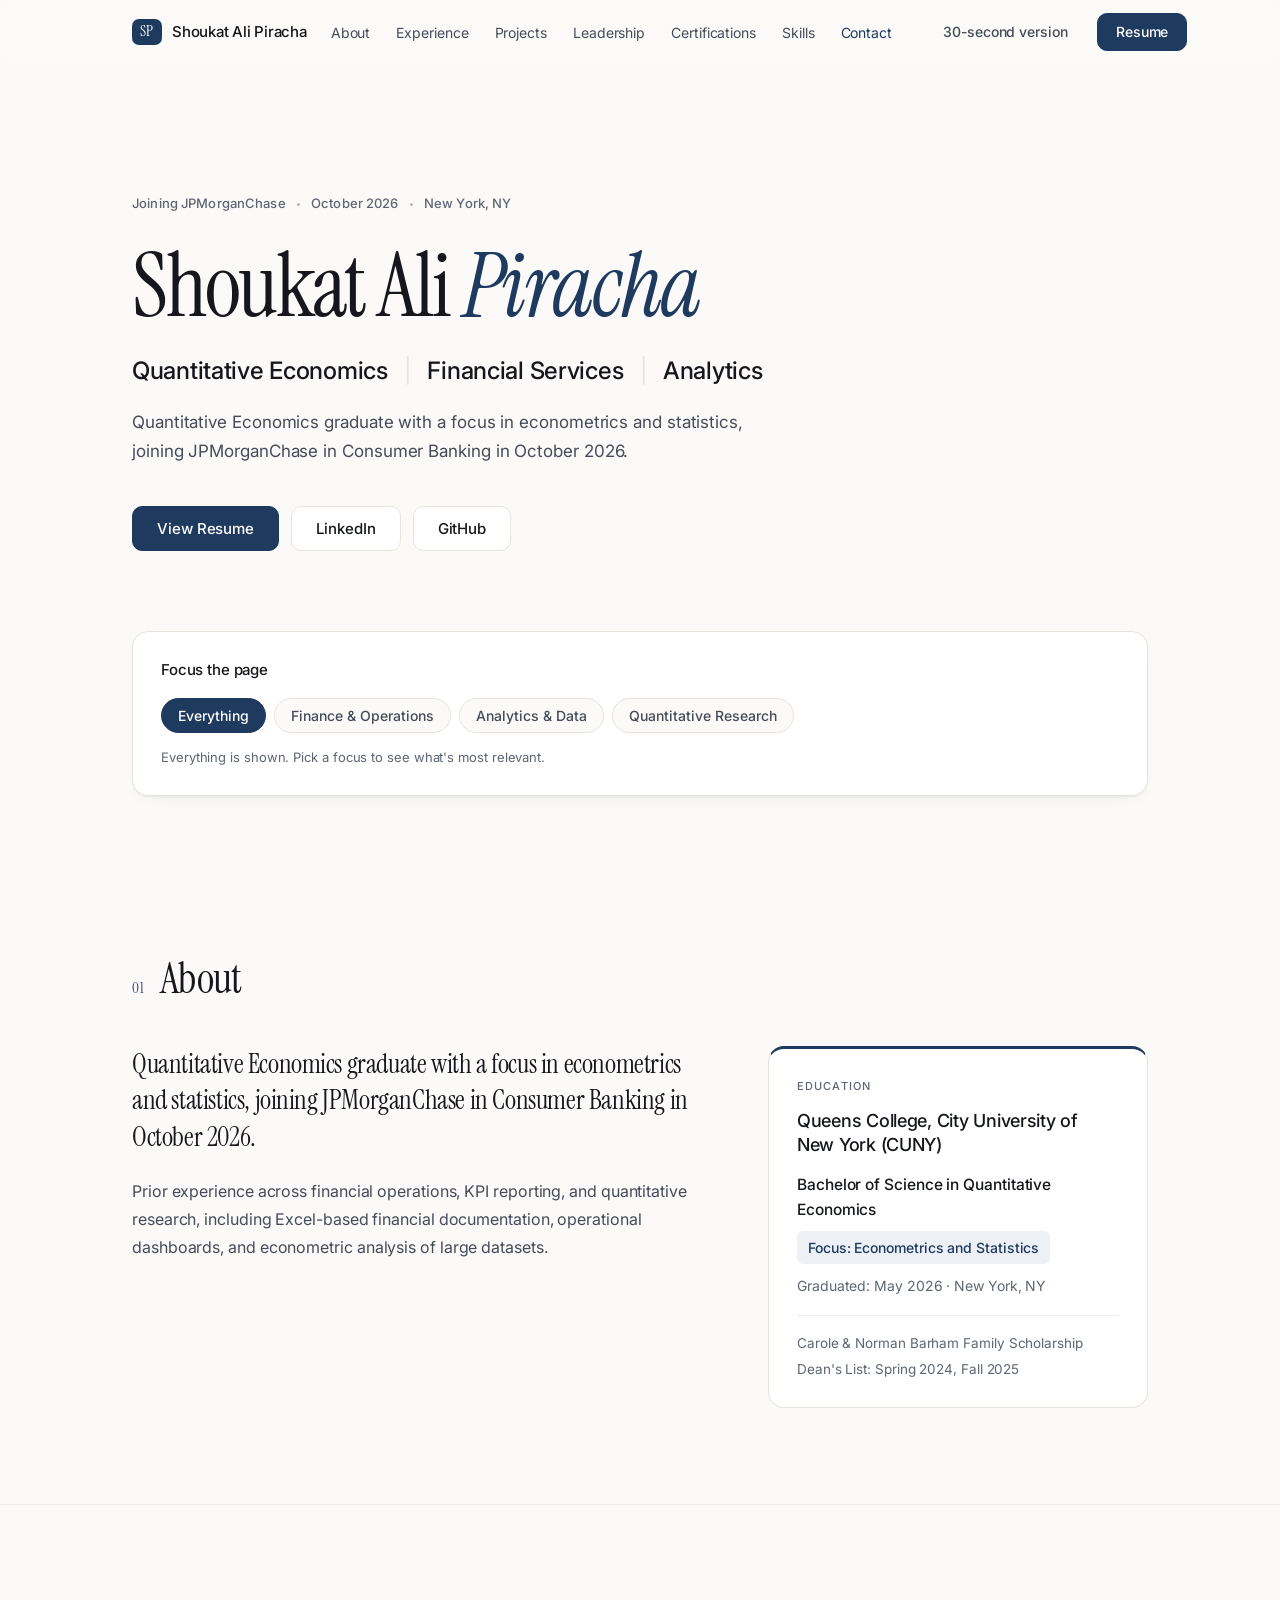
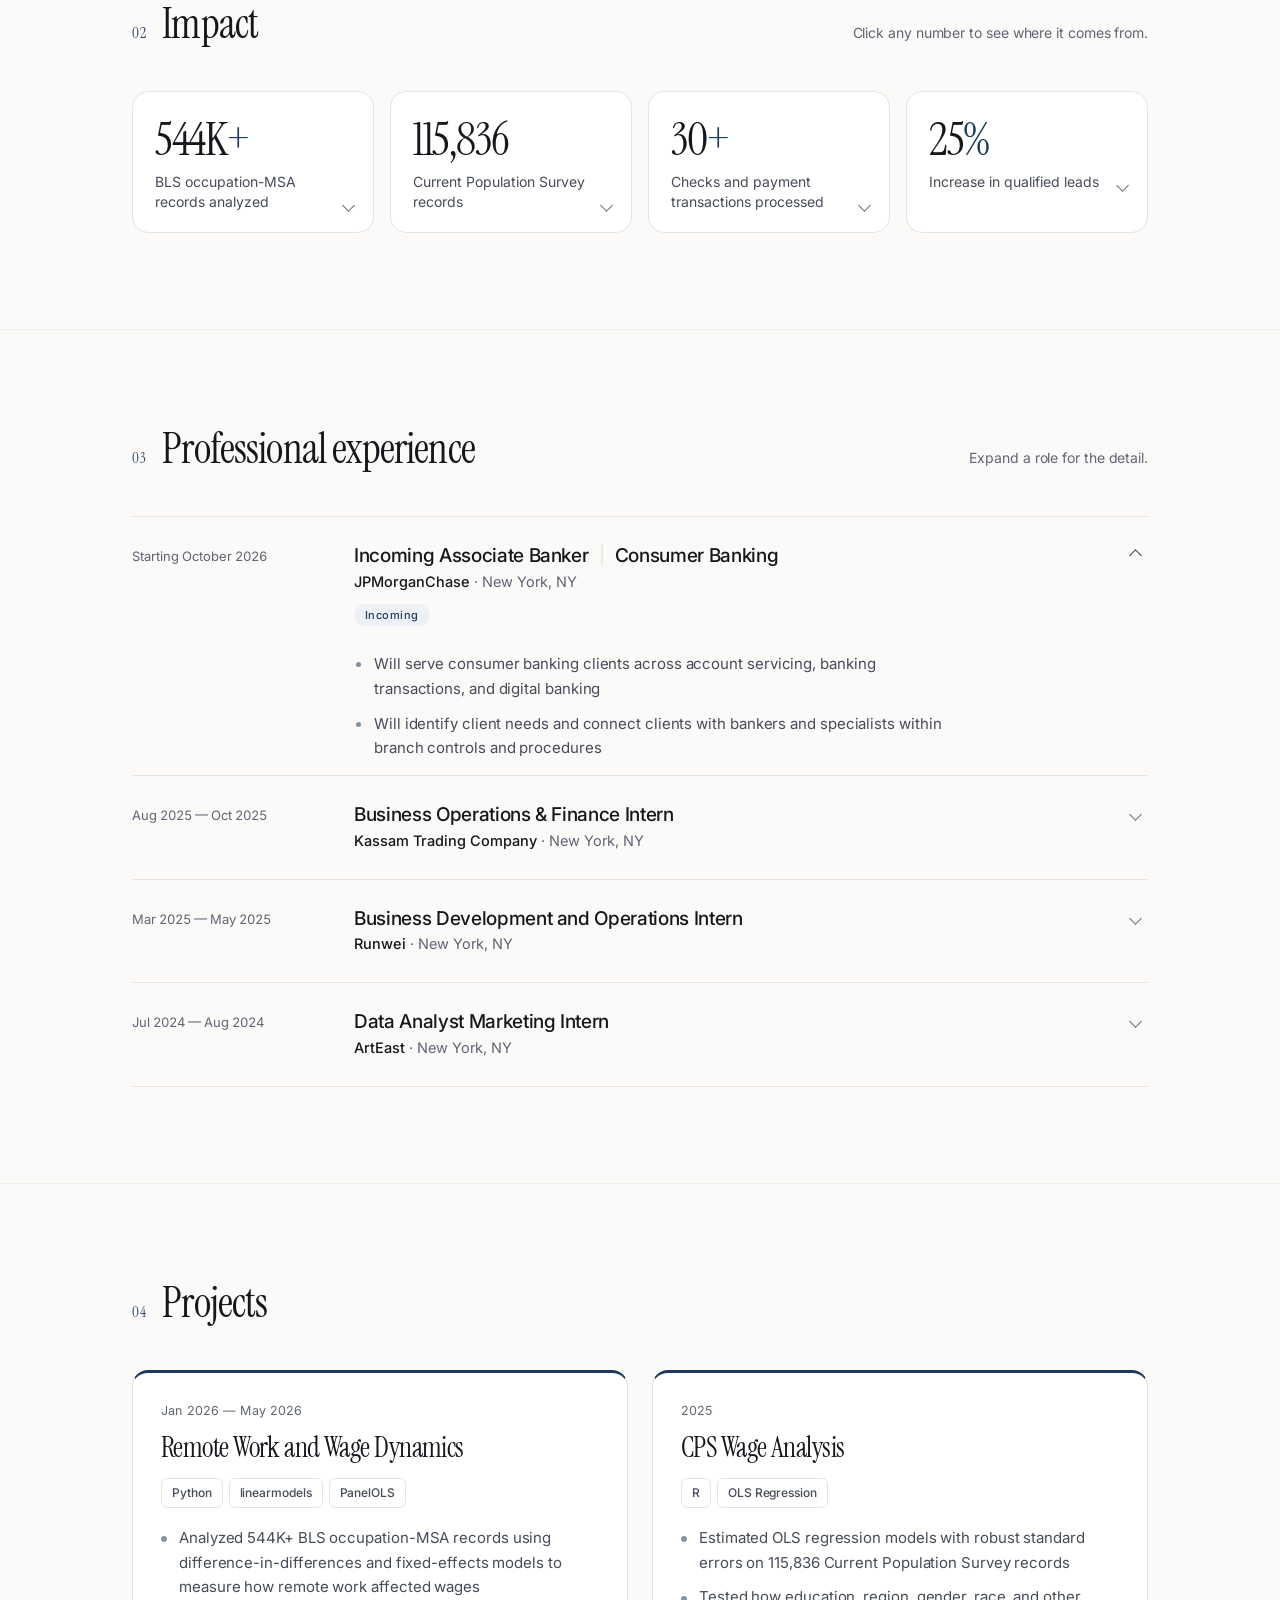
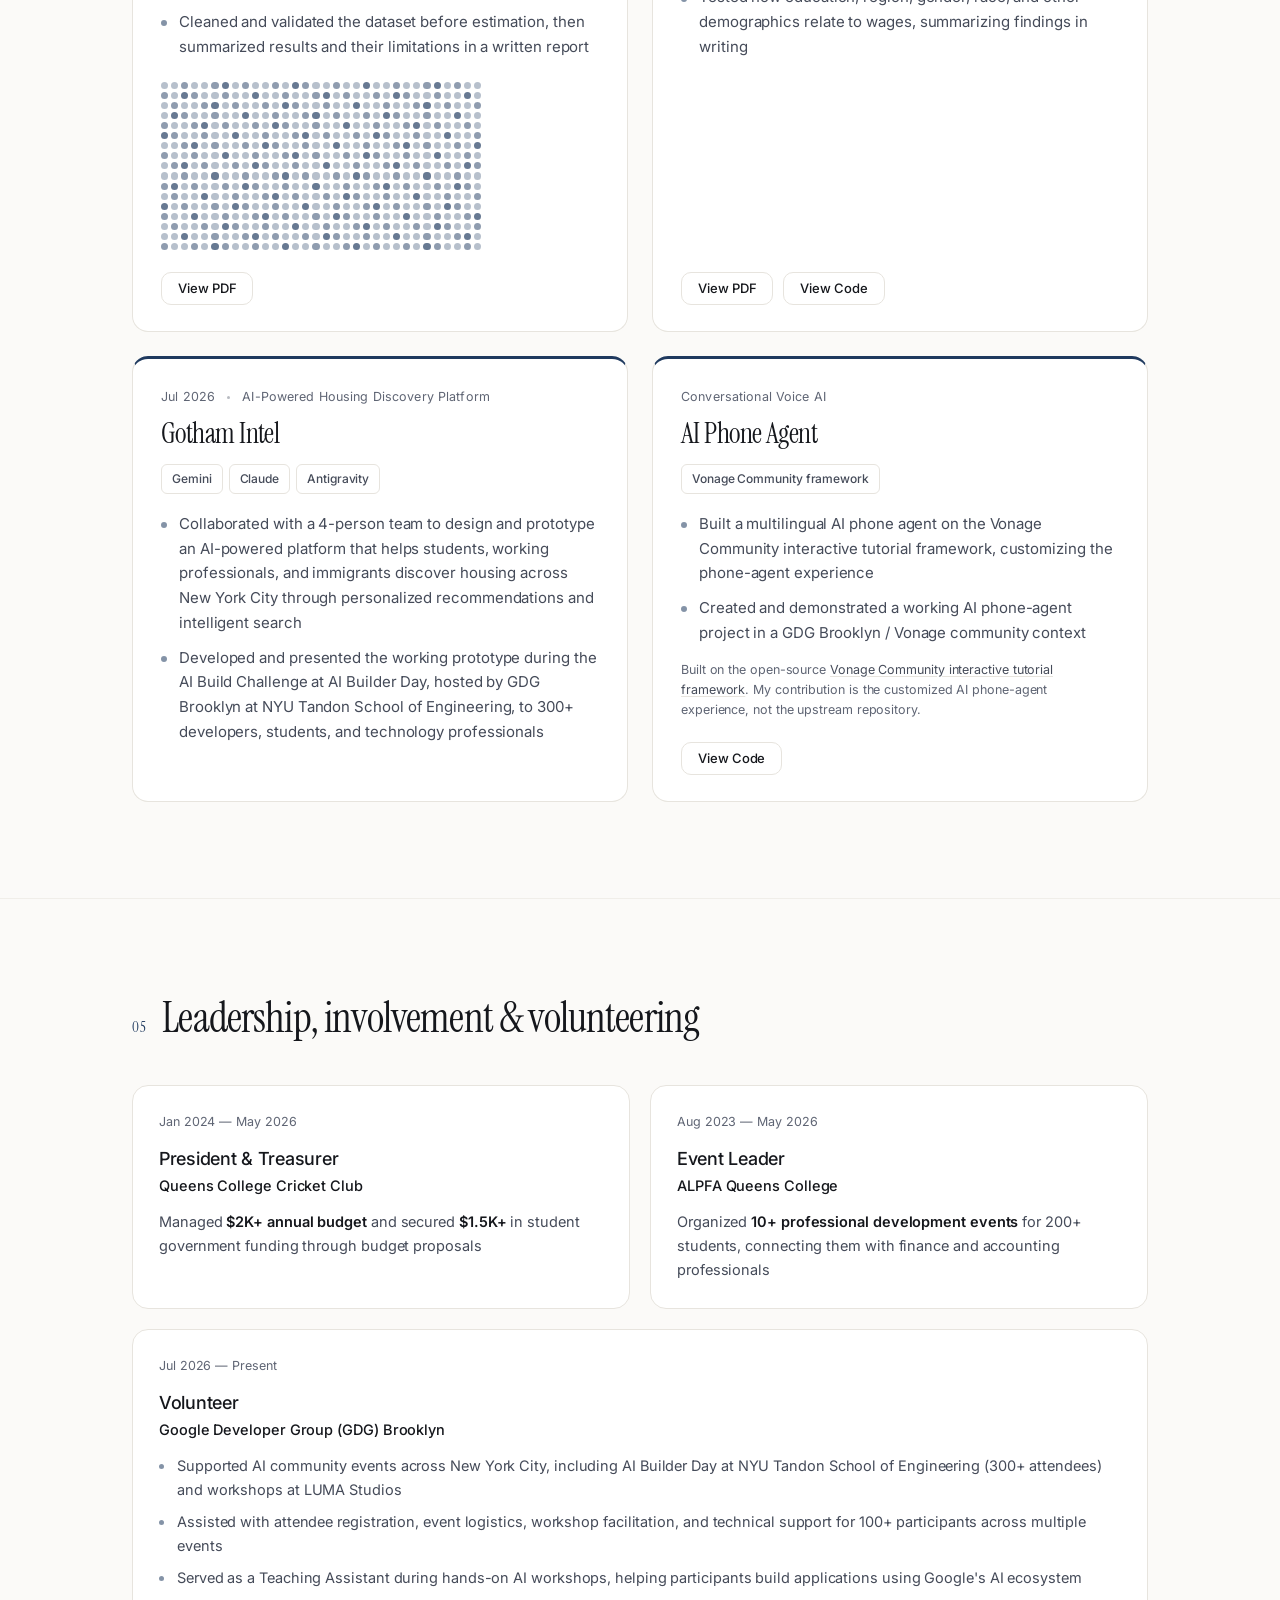
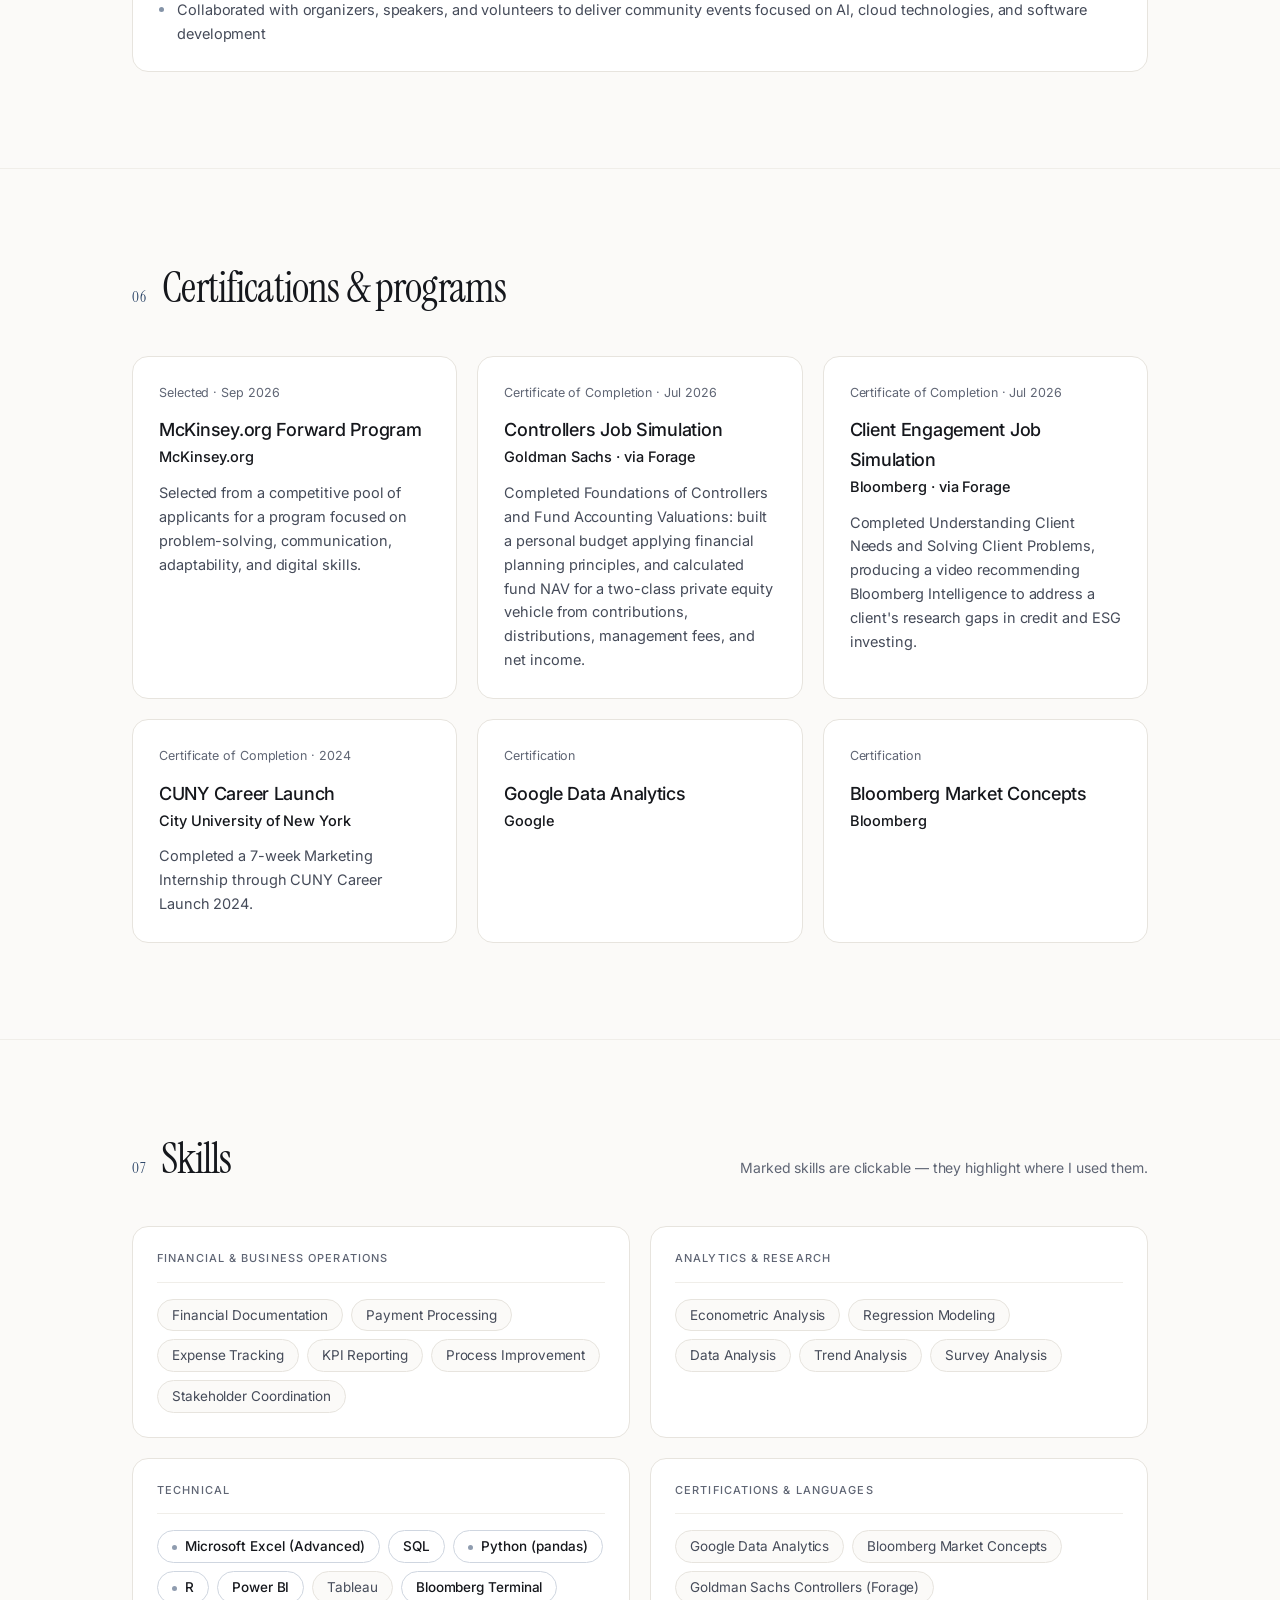
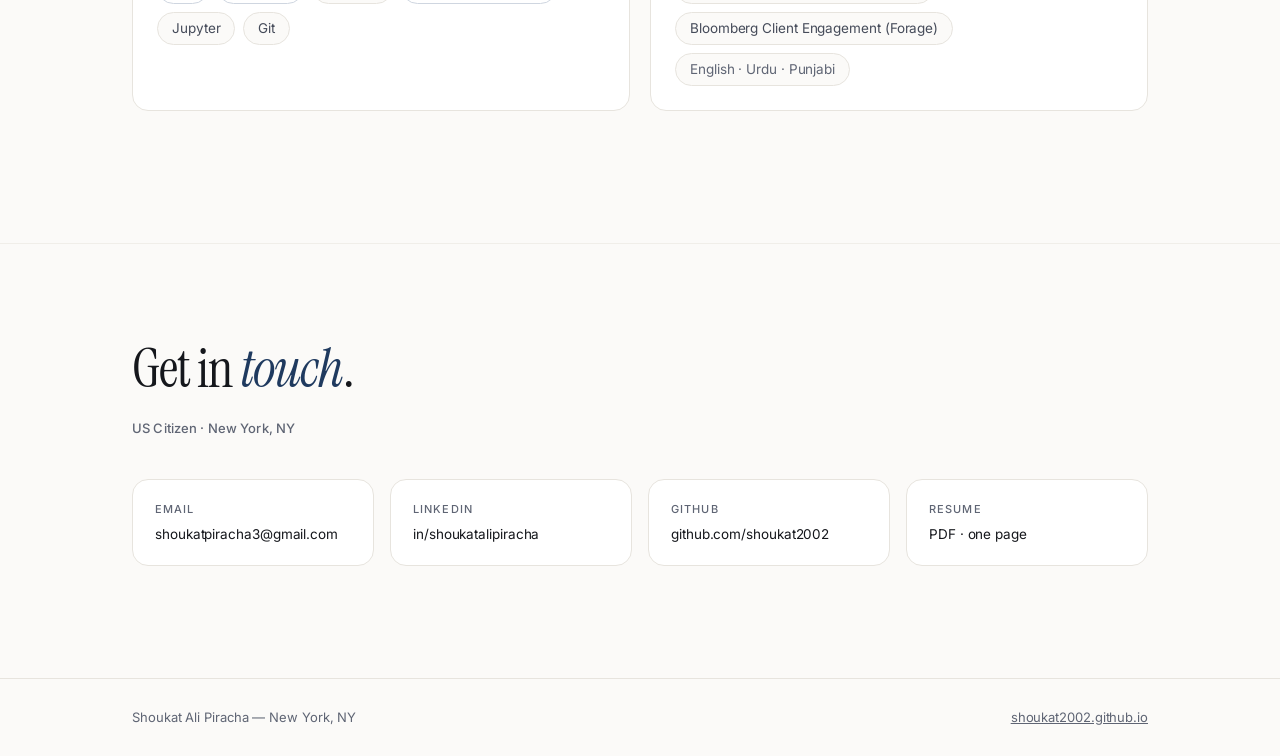
==== commit bcf19afe: "Add files via upload" ====
--- a/index.html
+++ b/index.html
@@ -65,6 +65,7 @@
         <li><a href="#experience">Experience</a></li>
         <li><a href="#projects">Projects</a></li>
         <li><a href="#leadership">Leadership</a></li>
+        <li><a href="#certifications">Certifications</a></li>
         <li><a href="#skills">Skills</a></li>
         <li><a href="#contact">Contact</a></li>
       </ul>
@@ -373,6 +374,36 @@
           <a class="btn btn-outline" href="CPS_Wage_Analysis_Piracha.qmd" target="_blank" rel="noopener">View Code</a>
         </div>
       </article>
+
+      <article class="proj-card reveal" data-tags="analytics">
+        <p class="project-meta">Jul 2026 <span class="dot" aria-hidden="true"></span> AI-Powered Housing Discovery Platform</p>
+        <h3 class="project-title">Gotham Intel</h3>
+        <ul class="method-tags" aria-label="Built with">
+          <li>Gemini</li>
+          <li>Claude</li>
+          <li>Antigravity</li>
+        </ul>
+        <ul class="proj-points">
+          <li>Collaborated with a 4-person team to design and prototype an AI-powered platform that helps students, working professionals, and immigrants discover housing across New York City through personalized recommendations and intelligent search</li>
+          <li>Developed and presented the working prototype during the AI Build Challenge at AI Builder Day, hosted by GDG Brooklyn at NYU Tandon School of Engineering, to 300+ developers, students, and technology professionals</li>
+        </ul>
+      </article>
+
+      <article class="proj-card reveal" data-tags="analytics">
+        <p class="project-meta">Conversational Voice AI</p>
+        <h3 class="project-title">AI Phone Agent</h3>
+        <ul class="method-tags" aria-label="Framework">
+          <li>Vonage Community framework</li>
+        </ul>
+        <ul class="proj-points">
+          <li>Built a multilingual AI phone agent on the Vonage Community interactive tutorial framework, customizing the phone-agent experience</li>
+          <li>Created and demonstrated a working AI phone-agent project in a GDG Brooklyn / Vonage community context</li>
+        </ul>
+        <p class="project-attrib">Built on the open-source <a href="https://github.com/Vonage-Community/tutorial-interactive_tutorials" target="_blank" rel="noopener">Vonage Community interactive tutorial framework</a>. My contribution is the customized AI phone-agent experience, not the upstream repository.</p>
+        <div class="project-links">
+          <a class="btn btn-outline" href="https://github.com/shoukat2002/tutorial-interactive_tutorials" target="_blank" rel="noopener">View Code</a>
+        </div>
+      </article>
     </div>
   </div>
 </section>
@@ -382,7 +413,7 @@
   <div class="wrap">
     <div class="section-head reveal">
       <span class="section-num">05</span>
-      <h2 class="section-title" id="lead-title">Leadership and involvement</h2>
+      <h2 class="section-title" id="lead-title">Leadership, involvement &amp; volunteering</h2>
     </div>
 
     <div class="lead-grid">
@@ -399,6 +430,70 @@
         <p class="lead-org">ALPFA Queens College</p>
         <p class="lead-desc">Organized <strong>10+ professional development events</strong> for 200+ students, connecting them with finance and accounting professionals</p>
       </article>
+
+      <article class="lead-card lead-card-wide reveal" data-tags="analytics">
+        <p class="lead-when">Jul 2026 — Present</p>
+        <h3>Volunteer</h3>
+        <p class="lead-org">Google Developer Group (GDG) Brooklyn</p>
+        <ul class="lead-list">
+          <li>Supported AI community events across New York City, including AI Builder Day at NYU Tandon School of Engineering (300+ attendees) and workshops at LUMA Studios</li>
+          <li>Assisted with attendee registration, event logistics, workshop facilitation, and technical support for 100+ participants across multiple events</li>
+          <li>Served as a Teaching Assistant during hands-on AI workshops, helping participants build applications using Google's AI ecosystem</li>
+          <li>Collaborated with organizers, speakers, and volunteers to deliver community events focused on AI, cloud technologies, and software development</li>
+        </ul>
+      </article>
+    </div>
+  </div>
+</section>
+
+<!-- ══ CERTIFICATIONS & PROGRAMS ═════════════════════════ -->
+<section class="section" id="certifications" aria-labelledby="cert-title">
+  <div class="wrap">
+    <div class="section-head reveal">
+      <span class="section-num">06</span>
+      <h2 class="section-title" id="cert-title">Certifications &amp; programs</h2>
+    </div>
+
+    <div class="cert-grid">
+      <article class="lead-card reveal" data-tags="finance">
+        <p class="lead-when">Selected · Sep 2026</p>
+        <h3>McKinsey.org Forward Program</h3>
+        <p class="lead-org">McKinsey.org</p>
+        <p class="lead-desc">Selected from a competitive pool of applicants for a program focused on problem-solving, communication, adaptability, and digital skills.</p>
+      </article>
+
+      <article class="lead-card reveal" data-tags="finance">
+        <p class="lead-when">Certificate of Completion · Jul 2026</p>
+        <h3>Controllers Job Simulation</h3>
+        <p class="lead-org">Goldman Sachs · via Forage</p>
+        <p class="lead-desc">Completed Foundations of Controllers and Fund Accounting Valuations: built a personal budget applying financial planning principles, and calculated fund NAV for a two-class private equity vehicle from contributions, distributions, management fees, and net income.</p>
+      </article>
+
+      <article class="lead-card reveal" data-tags="finance">
+        <p class="lead-when">Certificate of Completion · Jul 2026</p>
+        <h3>Client Engagement Job Simulation</h3>
+        <p class="lead-org">Bloomberg · via Forage</p>
+        <p class="lead-desc">Completed Understanding Client Needs and Solving Client Problems, producing a video recommending Bloomberg Intelligence to address a client's research gaps in credit and ESG investing.</p>
+      </article>
+
+      <article class="lead-card reveal" data-tags="analytics">
+        <p class="lead-when">Certificate of Completion · 2024</p>
+        <h3>CUNY Career Launch</h3>
+        <p class="lead-org">City University of New York</p>
+        <p class="lead-desc">Completed a 7-week Marketing Internship through CUNY Career Launch 2024.</p>
+      </article>
+
+      <article class="lead-card reveal" data-tags="analytics">
+        <p class="lead-when">Certification</p>
+        <h3>Google Data Analytics</h3>
+        <p class="lead-org">Google</p>
+      </article>
+
+      <article class="lead-card reveal" data-tags="finance">
+        <p class="lead-when">Certification</p>
+        <h3>Bloomberg Market Concepts</h3>
+        <p class="lead-org">Bloomberg</p>
+      </article>
     </div>
   </div>
 </section>
@@ -407,7 +502,7 @@
 <section class="section" id="skills" aria-labelledby="skills-title">
   <div class="wrap">
     <div class="section-head reveal">
-      <span class="section-num">06</span>
+      <span class="section-num">07</span>
       <h2 class="section-title" id="skills-title">Skills</h2>
       <p class="section-note">Marked skills are clickable — they highlight where I used them.</p>
     </div>
@@ -456,6 +551,8 @@
         <div class="chips">
           <span class="chip" data-tags="analytics">Google Data Analytics</span>
           <span class="chip" data-tags="finance">Bloomberg Market Concepts</span>
+          <span class="chip" data-tags="finance">Goldman Sachs Controllers (Forage)</span>
+          <span class="chip" data-tags="finance">Bloomberg Client Engagement (Forage)</span>
           <span class="chip chip-lang">English · Urdu · Punjabi</span>
         </div>
       </div>
@@ -513,6 +610,7 @@
       <li><strong>Incoming Associate Banker</strong>, JPMorganChase, Consumer Banking &mdash; starting October 2026.</li>
       <li><strong>Financial operations</strong> &mdash; processed 30+ checks and payment transactions with Excel-based financial documentation.</li>
       <li><strong>Quantitative research</strong> &mdash; 544K+ BLS occupation-MSA records and 115,836 Current Population Survey records.</li>
+      <li><strong>Programs</strong> &mdash; selected for the McKinsey.org Forward Program; Goldman Sachs and Bloomberg job simulations via Forage.</li>
       <li><strong>Technical</strong> &mdash; Microsoft Excel (Advanced), SQL, Python (pandas), R, Power BI, Tableau, Bloomberg Terminal.</li>
     </ul>
     <div class="tldr-actions">
--- a/styles.css
+++ b/styles.css
@@ -753,7 +753,7 @@
 /* ═══ RESPONSIVE ═══════════════════════════════════════ */
 /* Navigation collapses earlier than the content layout: six section links
    plus two actions need more room than the rest of the page does. */
-@media (max-width: 1080px) {
+@media (max-width: 1240px) {
   .nav-toggle { display: grid; }
 
   .site-nav {
@@ -876,3 +876,17 @@
   .contact-grid-4 { grid-template-columns: repeat(2, 1fr); }
 }
 @media (max-width: 520px) { .contact-grid-4 { grid-template-columns: 1fr; } }
+
+.proj-card .project-attrib { margin: -8px 0 22px; }
+
+/* Certifications grid + volunteering card */
+.cert-grid { display: grid; grid-template-columns: repeat(3, 1fr); gap: 20px; }
+.lead-grid .lead-card-wide { grid-column: 1 / -1; }
+.lead-list { list-style: none; margin-top: 4px; }
+.lead-list li { position: relative; padding-left: 18px; font-size: 14.5px; color: var(--ink-2); line-height: 1.65; }
+.lead-list li + li { margin-top: 8px; }
+.lead-list li::before { content: ""; position: absolute; left: 0; top: .68em; width: 5px; height: 5px; border-radius: 50%; background: var(--accent); opacity: .55; }
+@media (max-width: 960px) { .cert-grid { grid-template-columns: repeat(2, 1fr); } }
+@media (max-width: 600px) { .cert-grid { grid-template-columns: 1fr; } }
+
+.brand-name { white-space: nowrap; }
